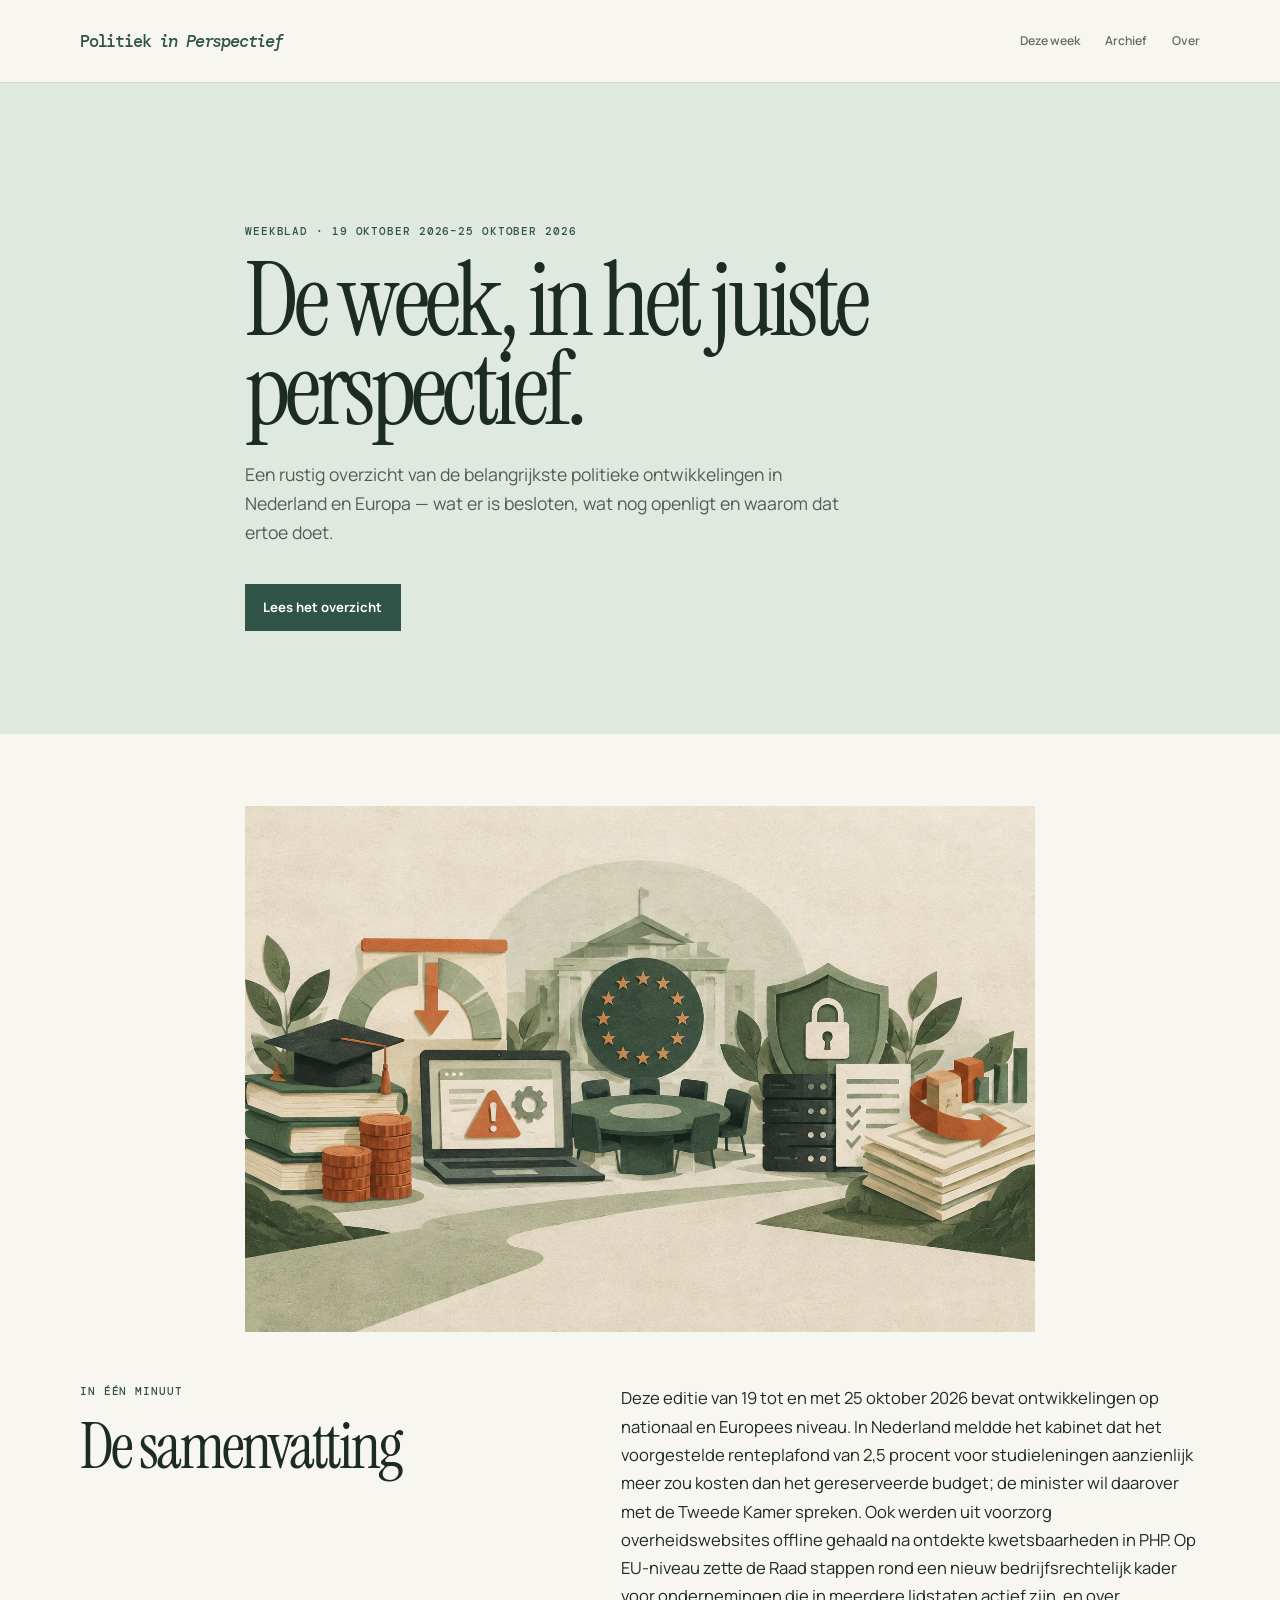
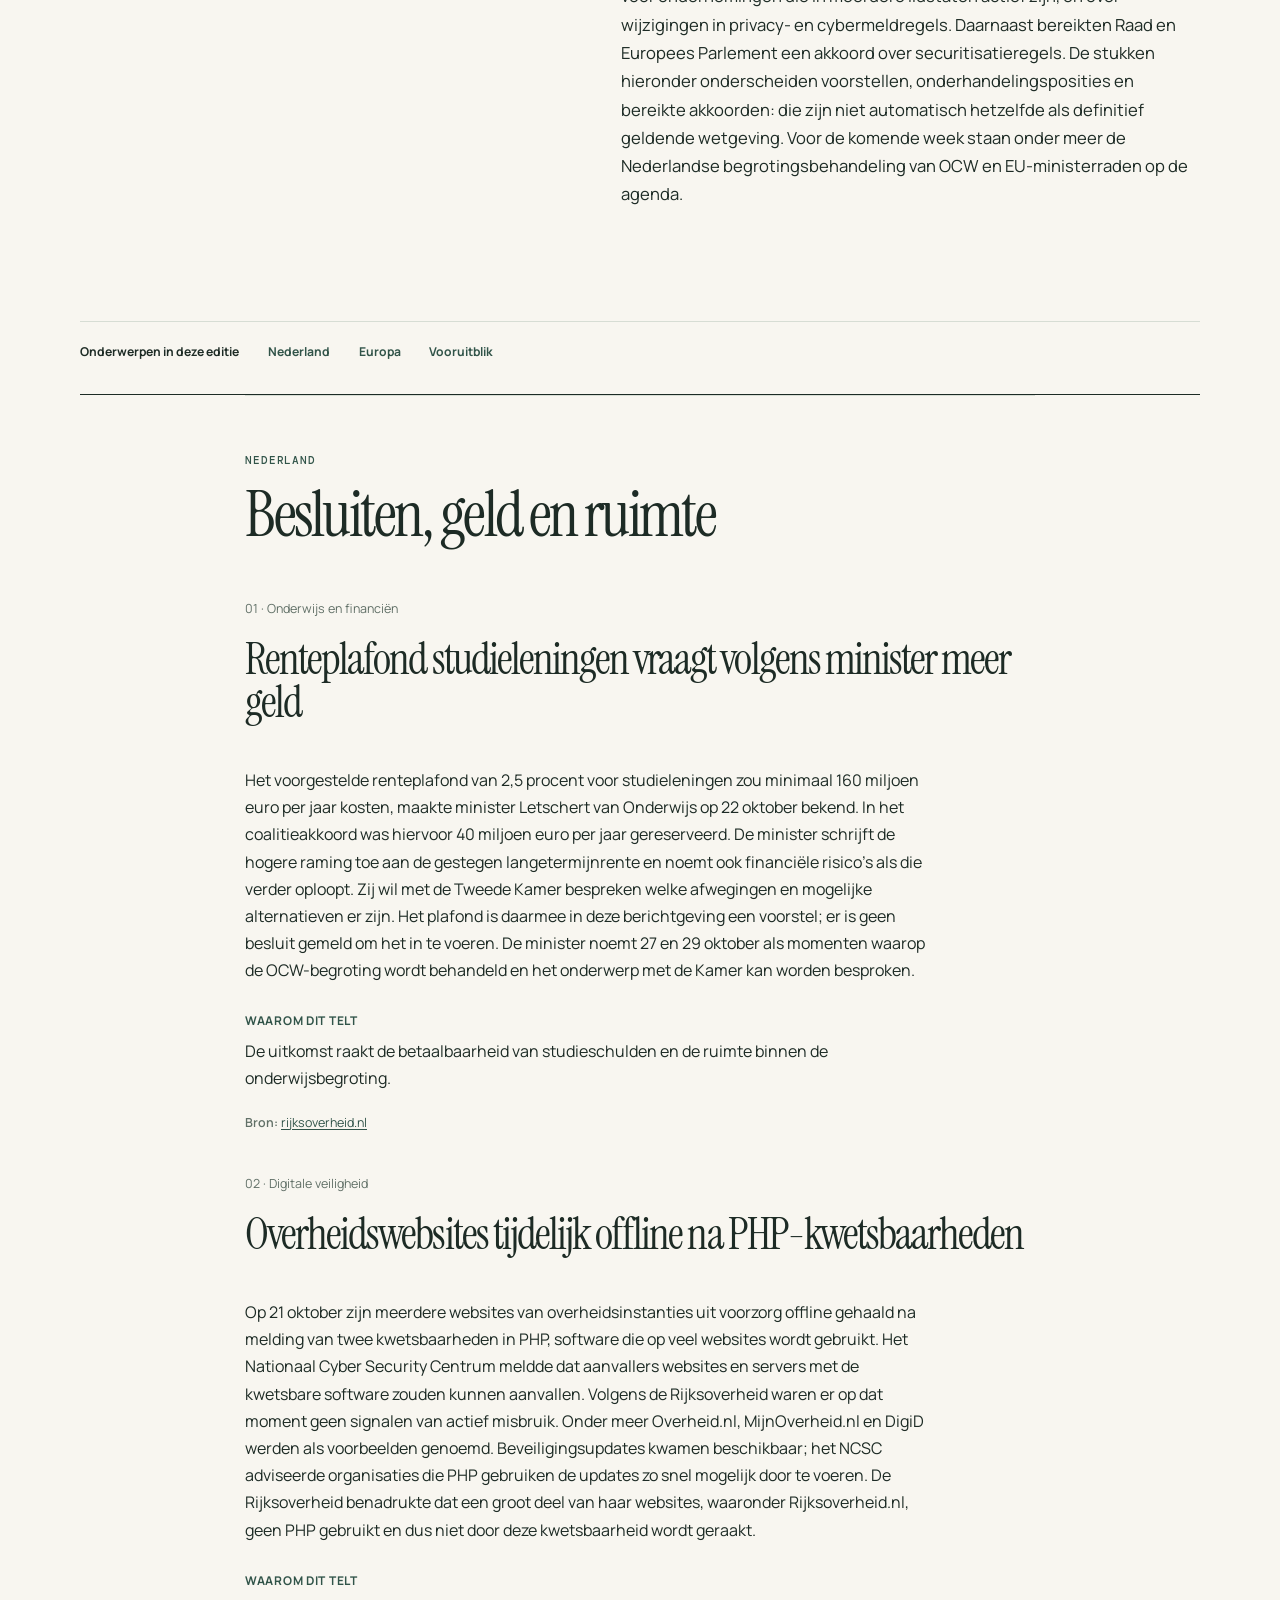
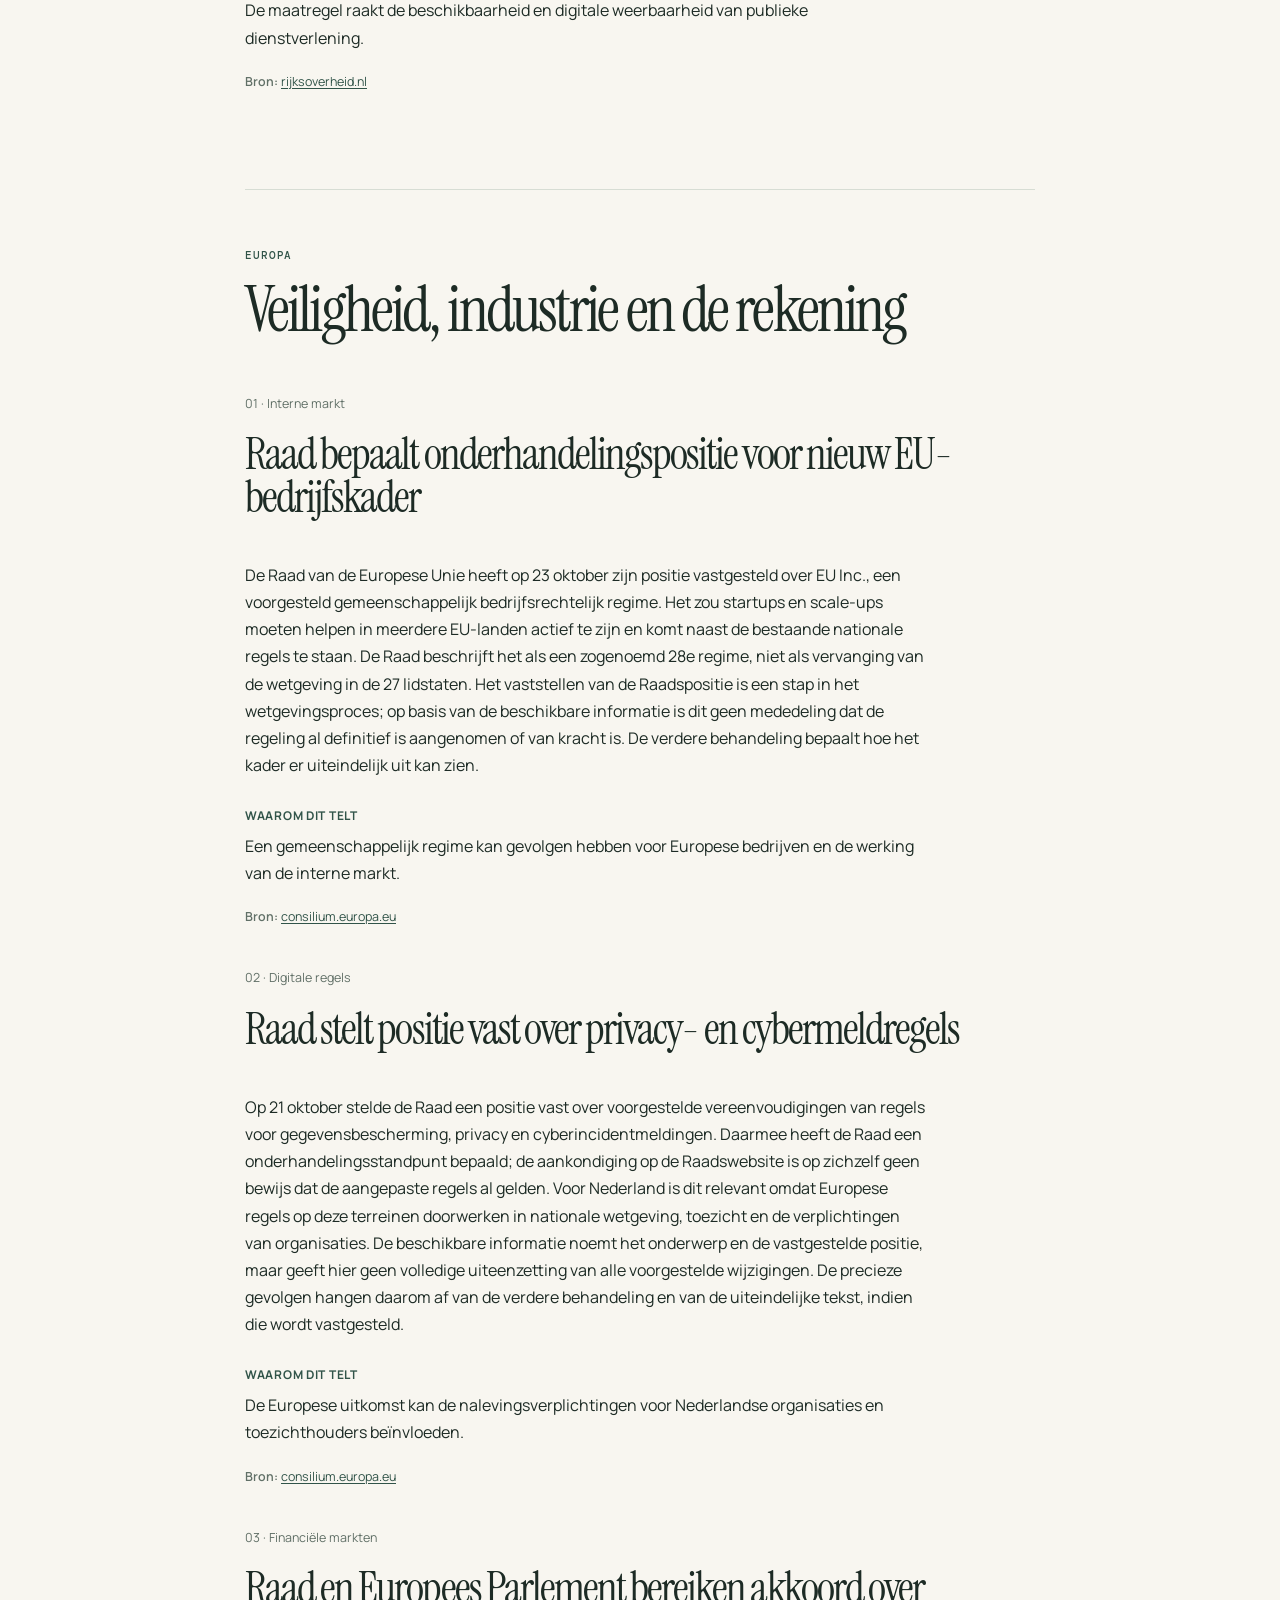
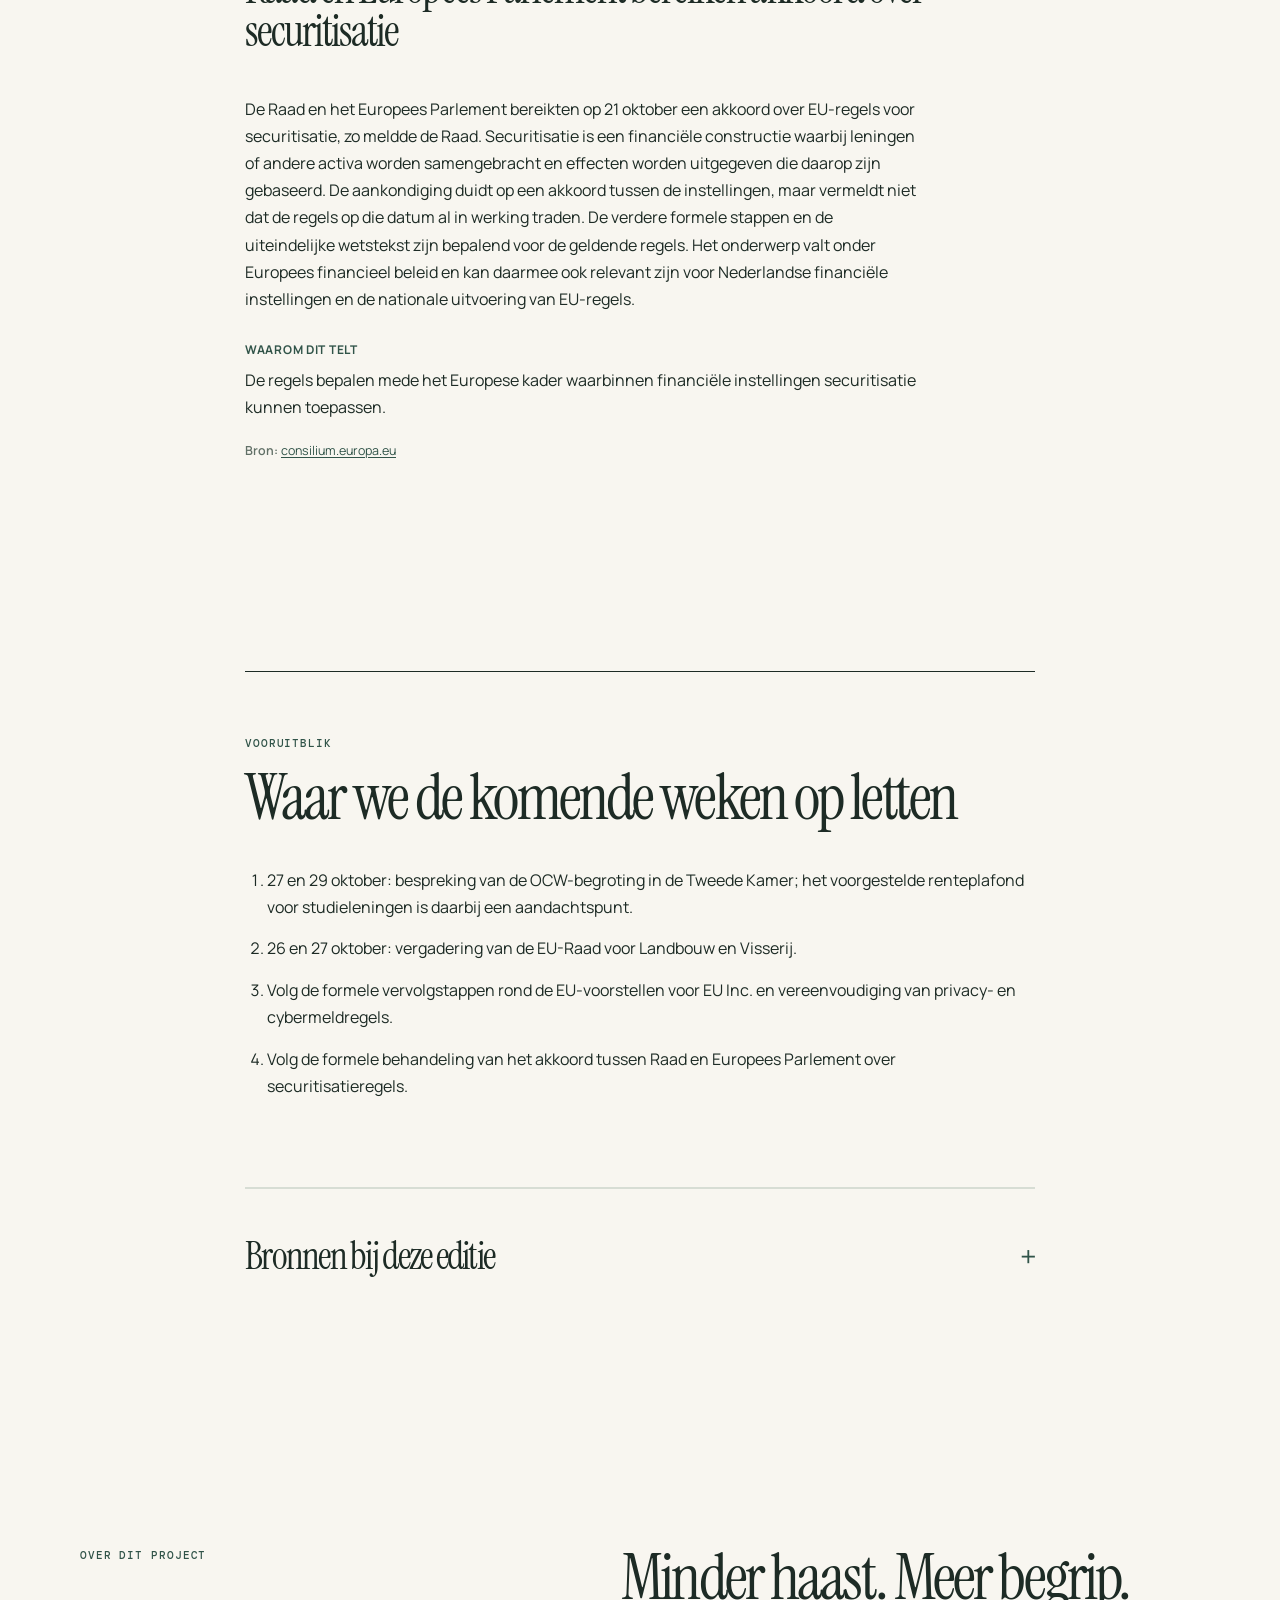
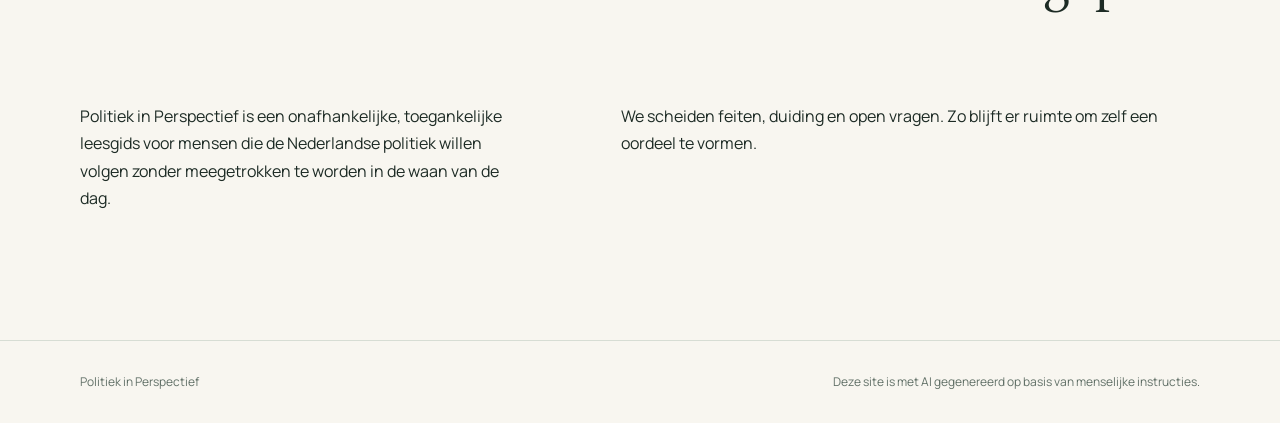
==== index.html @ 8503ed76 "Toon bronlinks apart en Waarom dit telt als klein kopje" ====
<!doctype html>
<html lang="nl"><head><meta charset="utf-8"><meta name="viewport" content="width=device-width, initial-scale=1"><meta name="description" content="Wekelijkse politieke context van 19 oktober 2026–25 oktober 2026."><title>Weekblad 19 oktober 2026–25 oktober 2026 — Politiek in Perspectief</title><link rel="stylesheet" href="assets/styles.css"></head>
<body><a class="skip-link" href="#inhoud">Direct naar de inhoud</a><header class="site-header"><div class="shell header-inner"><a class="wordmark" href="index.html">Politiek <span>in Perspectief</span></a><nav aria-label="Hoofdnavigatie"><a href="index.html">Deze week</a><a href="archief.html">Archief</a><a href="#over">Over</a></nav></div></header>
<main id="inhoud"><section class="hero"><div class="shell hero-inner"><p class="eyebrow">WEEKBLAD · 19 OKTOBER 2026–25 OKTOBER 2026</p><h1>De week, in het juiste perspectief.</h1><p class="intro">Een rustig overzicht van de belangrijkste politieke ontwikkelingen in Nederland en Europa — wat er is besloten, wat nog openligt en waarom dat ertoe doet.</p><a class="button" href="#samenvatting">Lees het overzicht</a></div></section>
<figure class="edition-illustration shell"><img src="assets/edities/2026-10-25.webp" alt="Abstracte redactionele illustratie bij de politieke week van 19 oktober 2026–25 oktober 2026." width="1536" height="1024"></figure>
<section class="brief shell" id="samenvatting"><div class="brief-label"><p class="eyebrow">IN ÉÉN MINUUT</p><h2>De samenvatting</h2></div><div class="brief-copy"><p>Deze editie van 19 tot en met 25 oktober 2026 bevat ontwikkelingen op nationaal en Europees niveau. In Nederland meldde het kabinet dat het voorgestelde renteplafond van 2,5 procent voor studieleningen aanzienlijk meer zou kosten dan het gereserveerde budget; de minister wil daarover met de Tweede Kamer spreken. Ook werden uit voorzorg overheidswebsites offline gehaald na ontdekte kwetsbaarheden in PHP. Op EU-niveau zette de Raad stappen rond een nieuw bedrijfsrechtelijk kader voor ondernemingen die in meerdere lidstaten actief zijn, en over wijzigingen in privacy- en cybermeldregels. Daarnaast bereikten Raad en Europees Parlement een akkoord over securitisatieregels. De stukken hieronder onderscheiden voorstellen, onderhandelingsposities en bereikte akkoorden: die zijn niet automatisch hetzelfde als definitief geldende wetgeving. Voor de komende week staan onder meer de Nederlandse begrotingsbehandeling van OCW en EU-ministerraden op de agenda.</p></div></section>
<nav class="edition-nav shell" aria-label="Onderwerpen in deze editie"><p>Onderwerpen in deze editie</p><a href="#nederland">Nederland</a><a href="#europa">Europa</a><a href="#vooruitblik">Vooruitblik</a></nav>

  <section class="news-section" id="nederland">
    <div class="section-inner">
      <p class="eyebrow">NEDERLAND</p>
      <h2>Besluiten, geld en ruimte</h2>
      <article class="news-item">
        <p class="news-meta">01 · Onderwijs en financiën</p>
        <h3>Renteplafond studieleningen vraagt volgens minister meer geld</h3>
        <p class="news-copy">Het voorgestelde renteplafond van 2,5 procent voor studieleningen zou minimaal 160 miljoen euro per jaar kosten, maakte minister Letschert van Onderwijs op 22 oktober bekend. In het coalitieakkoord was hiervoor 40 miljoen euro per jaar gereserveerd. De minister schrijft de hogere raming toe aan de gestegen langetermijnrente en noemt ook financiële risico’s als die verder oploopt. Zij wil met de Tweede Kamer bespreken welke afwegingen en mogelijke alternatieven er zijn. Het plafond is daarmee in deze berichtgeving een voorstel; er is geen besluit gemeld om het in te voeren. De minister noemt 27 en 29 oktober als momenten waarop de OCW-begroting wordt behandeld en het onderwerp met de Kamer kan worden besproken.</p>
        <div class="question"><h4>Waarom dit telt</h4><p>De uitkomst raakt de betaalbaarheid van studieschulden en de ruimte binnen de onderwijsbegroting.</p></div>
        <p class="article-sources"><span>Bron:</span> <a href="https://www.rijksoverheid.nl/actueel/nieuws/2026/10/22/renteplafond-studieleningen-duurder-en-risicovol-minister-in-gesprek-met-parlement" rel="noopener noreferrer">rijksoverheid.nl</a></p>
      </article>
<article class="news-item">
        <p class="news-meta">02 · Digitale veiligheid</p>
        <h3>Overheidswebsites tijdelijk offline na PHP-kwetsbaarheden</h3>
        <p class="news-copy">Op 21 oktober zijn meerdere websites van overheidsinstanties uit voorzorg offline gehaald na melding van twee kwetsbaarheden in PHP, software die op veel websites wordt gebruikt. Het Nationaal Cyber Security Centrum meldde dat aanvallers websites en servers met de kwetsbare software zouden kunnen aanvallen. Volgens de Rijksoverheid waren er op dat moment geen signalen van actief misbruik. Onder meer Overheid.nl, MijnOverheid.nl en DigiD werden als voorbeelden genoemd. Beveiligingsupdates kwamen beschikbaar; het NCSC adviseerde organisaties die PHP gebruiken de updates zo snel mogelijk door te voeren. De Rijksoverheid benadrukte dat een groot deel van haar websites, waaronder Rijksoverheid.nl, geen PHP gebruikt en dus niet door deze kwetsbaarheid wordt geraakt.</p>
        <div class="question"><h4>Waarom dit telt</h4><p>De maatregel raakt de beschikbaarheid en digitale weerbaarheid van publieke dienstverlening.</p></div>
        <p class="article-sources"><span>Bron:</span> <a href="https://www.rijksoverheid.nl/actueel/nieuws/2026/10/21/aantal-websites-rijksoverheid-preventief-offline-na-kwetsbaarheden-php" rel="noopener noreferrer">rijksoverheid.nl</a></p>
      </article>
    </div>
  </section>

  <section class="news-section" id="europa">
    <div class="section-inner">
      <p class="eyebrow">EUROPA</p>
      <h2>Veiligheid, industrie en de rekening</h2>
      <article class="news-item">
        <p class="news-meta">01 · Interne markt</p>
        <h3>Raad bepaalt onderhandelingspositie voor nieuw EU-bedrijfskader</h3>
        <p class="news-copy">De Raad van de Europese Unie heeft op 23 oktober zijn positie vastgesteld over EU Inc., een voorgesteld gemeenschappelijk bedrijfsrechtelijk regime. Het zou startups en scale-ups moeten helpen in meerdere EU-landen actief te zijn en komt naast de bestaande nationale regels te staan. De Raad beschrijft het als een zogenoemd 28e regime, niet als vervanging van de wetgeving in de 27 lidstaten. Het vaststellen van de Raadspositie is een stap in het wetgevingsproces; op basis van de beschikbare informatie is dit geen mededeling dat de regeling al definitief is aangenomen of van kracht is. De verdere behandeling bepaalt hoe het kader er uiteindelijk uit kan zien.</p>
        <div class="question"><h4>Waarom dit telt</h4><p>Een gemeenschappelijk regime kan gevolgen hebben voor Europese bedrijven en de werking van de interne markt.</p></div>
        <p class="article-sources"><span>Bron:</span> <a href="https://www.consilium.europa.eu/en/" rel="noopener noreferrer">consilium.europa.eu</a></p>
      </article>
<article class="news-item">
        <p class="news-meta">02 · Digitale regels</p>
        <h3>Raad stelt positie vast over privacy- en cybermeldregels</h3>
        <p class="news-copy">Op 21 oktober stelde de Raad een positie vast over voorgestelde vereenvoudigingen van regels voor gegevensbescherming, privacy en cyberincidentmeldingen. Daarmee heeft de Raad een onderhandelingsstandpunt bepaald; de aankondiging op de Raadswebsite is op zichzelf geen bewijs dat de aangepaste regels al gelden. Voor Nederland is dit relevant omdat Europese regels op deze terreinen doorwerken in nationale wetgeving, toezicht en de verplichtingen van organisaties. De beschikbare informatie noemt het onderwerp en de vastgestelde positie, maar geeft hier geen volledige uiteenzetting van alle voorgestelde wijzigingen. De precieze gevolgen hangen daarom af van de verdere behandeling en van de uiteindelijke tekst, indien die wordt vastgesteld.</p>
        <div class="question"><h4>Waarom dit telt</h4><p>De Europese uitkomst kan de nalevingsverplichtingen voor Nederlandse organisaties en toezichthouders beïnvloeden.</p></div>
        <p class="article-sources"><span>Bron:</span> <a href="https://www.consilium.europa.eu/en/" rel="noopener noreferrer">consilium.europa.eu</a></p>
      </article>
<article class="news-item">
        <p class="news-meta">03 · Financiële markten</p>
        <h3>Raad en Europees Parlement bereiken akkoord over securitisatie</h3>
        <p class="news-copy">De Raad en het Europees Parlement bereikten op 21 oktober een akkoord over EU-regels voor securitisatie, zo meldde de Raad. Securitisatie is een financiële constructie waarbij leningen of andere activa worden samengebracht en effecten worden uitgegeven die daarop zijn gebaseerd. De aankondiging duidt op een akkoord tussen de instellingen, maar vermeldt niet dat de regels op die datum al in werking traden. De verdere formele stappen en de uiteindelijke wetstekst zijn bepalend voor de geldende regels. Het onderwerp valt onder Europees financieel beleid en kan daarmee ook relevant zijn voor Nederlandse financiële instellingen en de nationale uitvoering van EU-regels.</p>
        <div class="question"><h4>Waarom dit telt</h4><p>De regels bepalen mede het Europese kader waarbinnen financiële instellingen securitisatie kunnen toepassen.</p></div>
        <p class="article-sources"><span>Bron:</span> <a href="https://www.consilium.europa.eu/en/" rel="noopener noreferrer">consilium.europa.eu</a></p>
      </article>
    </div>
  </section>
<section class="outlook shell" id="vooruitblik"><p class="eyebrow">VOORUITBLIK</p><h2>Waar we de komende weken op letten</h2><ol><li>27 en 29 oktober: bespreking van de OCW-begroting in de Tweede Kamer; het voorgestelde renteplafond voor studieleningen is daarbij een aandachtspunt.</li><li>26 en 27 oktober: vergadering van de EU-Raad voor Landbouw en Visserij.</li><li>Volg de formele vervolgstappen rond de EU-voorstellen voor EU Inc. en vereenvoudiging van privacy- en cybermeldregels.</li><li>Volg de formele behandeling van het akkoord tussen Raad en Europees Parlement over securitisatieregels.</li></ol></section><details class="sources shell"><summary>Bronnen bij deze editie</summary><ul><li><a href="https://www.rijksoverheid.nl/actueel" rel="noopener noreferrer">https://www.rijksoverheid.nl/actueel</a></li><li><a href="https://www.rijksoverheid.nl/actueel/nieuws/2026/10/21/aantal-websites-rijksoverheid-preventief-offline-na-kwetsbaarheden-php" rel="noopener noreferrer">Aantal websites Rijksoverheid preventief offline na kwetsbaarheden PHP | Rijksoverheid.nl</a></li><li><a href="https://www.consilium.europa.eu/en/" rel="noopener noreferrer">Council, European Union - Consilium</a></li><li><a href="https://www.tweedekamer.nl/kamerstukken" rel="noopener noreferrer">https://www.tweedekamer.nl/kamerstukken</a></li><li><a href="https://www.rijksoverheid.nl/actueel/nieuws?pagina=8&amp;sorteren-op=datum" rel="noopener noreferrer">https://www.rijksoverheid.nl/actueel/nieuws?pagina=8&amp;sorteren-op=datum</a></li><li><a href="https://audiovisual.ec.europa.eu/en/media/video/I-296056" rel="noopener noreferrer">https://audiovisual.ec.europa.eu/en/media/video/I-296056</a></li><li><a href="https://www.rijksoverheid.nl/themas/onderwijs/schoolvakanties/herfstvakantie/herfstvakantie-2026" rel="noopener noreferrer">https://www.rijksoverheid.nl/themas/onderwijs/schoolvakanties/herfstvakantie/herfstvakantie-2026</a></li><li><a href="https://www.rijksoverheid.nl/actueel/nieuws/2026/10/05/kabinet-presenteert-strategie-om-kinderen-online-te-beschermen" rel="noopener noreferrer">https://www.rijksoverheid.nl/actueel/nieuws/2026/10/05/kabinet-presenteert-strategie-om-kinderen-online-te-beschermen</a></li><li><a href="https://www.consilium.europa.eu/en/press/press-releases/?DateFrom=&amp;DateTo=&amp;keyword=security+and+defence&amp;page=1" rel="noopener noreferrer">https://www.consilium.europa.eu/en/press/press-releases/?DateFrom=&amp;DateTo=&amp;keyword=security+and+defence&amp;page=1</a></li><li><a href="https://www.rijksoverheid.nl/actueel/nieuws/2026/10/14/koning-en-minister-van-lvvn-brengen-werkbezoek-in-het-kader-van-natuurherstel-en-toekomstbestendige-landbouw" rel="noopener noreferrer">https://www.rijksoverheid.nl/actueel/nieuws/2026/10/14/koning-en-minister-van-lvvn-brengen-werkbezoek-in-het-kader-van-natuurherstel-en-toekomstbestendige-landbouw</a></li><li><a href="https://audiovisual.ec.europa.eu/en/media/video/I-296526" rel="noopener noreferrer">https://audiovisual.ec.europa.eu/en/media/video/I-296526</a></li><li><a href="https://enlargement.ec.europa.eu/about-us/press-releases_en" rel="noopener noreferrer">https://enlargement.ec.europa.eu/about-us/press-releases_en</a></li><li><a href="https://ec.europa.eu/commission/presscorner/api/files/document/print/en/ip_26_1187/IP_26_1187_EN.pdf" rel="noopener noreferrer">https://ec.europa.eu/commission/presscorner/api/files/document/print/en/ip_26_1187/IP_26_1187_EN.pdf</a></li><li><a href="https://www.consilium.europa.eu/en/press/press-releases/2026/02/20/forward-look-2026/pdf/" rel="noopener noreferrer">https://www.consilium.europa.eu/en/press/press-releases/2026/02/20/forward-look-2026/pdf/</a></li><li><a href="https://ec.europa.eu/info/funding-tenders/opportunities/portal/screen/opportunities/tender-details/docs/58fa7bec-4c7f-4067-97be-640d7585979f-CN/Annex%20I%20to%20ITT%20-%20Tender%20specifications%20-Technical%20specifications_V3.pdf" rel="noopener noreferrer">https://ec.europa.eu/info/funding-tenders/opportunities/portal/screen/opportunities/tender-details/docs/58fa7bec-4c7f-4067-97be-640d7585979f-CN/Annex%20I%20to%20ITT%20-%20Tender%20specifications%20-Technical%20specifications_V3.pdf</a></li><li><a href="https://www.consilium.europa.eu/en/press/press-releases/2025/10/23/european-council-conclusions-on-european-defence-and-security/pdf/" rel="noopener noreferrer">https://www.consilium.europa.eu/en/press/press-releases/2025/10/23/european-council-conclusions-on-european-defence-and-security/pdf/</a></li><li><a href="https://www.rijksoverheid.nl/binaries/rijksoverheid/documenten/vergaderstukken/2024/10/25/besluitenlijst-ministerraad-25-oktober-2024/besluitenlijst-ministerraad-20241025.pdf" rel="noopener noreferrer">https://www.rijksoverheid.nl/binaries/rijksoverheid/documenten/vergaderstukken/2024/10/25/besluitenlijst-ministerraad-25-oktober-2024/besluitenlijst-ministerraad-20241025.pdf</a></li><li><a href="https://www.tweedekamer.nl/downloads/document?id=2025D46107" rel="noopener noreferrer">https://www.tweedekamer.nl/downloads/document?id=2025D46107</a></li><li><a href="https://www.rijksoverheid.nl/actueel/nieuws/2026/10/22/renteplafond-studieleningen-duurder-en-risicovol-minister-in-gesprek-met-parlement" rel="noopener noreferrer">Renteplafond studieleningen duurder en risicovol, minister in gesprek met parlement | Rijksoverheid.nl</a></li></ul></details>
<section class="about shell" id="over"><p class="eyebrow">OVER DIT PROJECT</p><h2>Minder haast. Meer begrip.</h2><p>Politiek in Perspectief is een onafhankelijke, toegankelijke leesgids voor mensen die de Nederlandse politiek willen volgen zonder meegetrokken te worden in de waan van de dag.</p><p>We scheiden feiten, duiding en open vragen. Zo blijft er ruimte om zelf een oordeel te vormen.</p></section></main><footer class="site-footer"><div class="shell footer-inner"><p>Politiek in Perspectief</p><p>Deze site is met AI gegenereerd op basis van menselijke instructies.</p></div></footer></body></html>
---- assets/styles.css ----
@import url('https://fonts.googleapis.com/css2?family=DM+Mono:wght@400;500&family=Instrument+Serif:ital@0;1&family=Manrope:wght@400;500;600;700&display=swap');
:root{--paper:#f8f6f0;--ink:#1d2b25;--muted:#617067;--line:#d7ddd4;--moss:#315449;--wash:#e0e9e0;--accent:#c56041}*{box-sizing:border-box}html{scroll-behavior:smooth}body{margin:0;color:var(--ink);background:var(--paper);font:400 16px/1.7 Manrope,Arial,sans-serif}a{color:inherit}.shell{width:min(1120px,calc(100% - 48px));margin:auto}.skip-link{position:absolute;left:-9999px}.skip-link:focus{left:16px;top:16px;z-index:10;padding:.6rem 1rem;background:var(--ink);color:#fff}.site-header{border-bottom:1px solid var(--line)}.header-inner,.footer-inner{min-height:82px;display:flex;align-items:center;justify-content:space-between;gap:2rem}.wordmark{text-decoration:none;color:var(--moss);font:500 1.05rem/1 "DM Mono",monospace;letter-spacing:-.07em}.wordmark span{font-style:italic}nav{display:flex;gap:1.55rem;font-size:.76rem;font-weight:600}nav a{text-decoration:none;color:var(--muted)}nav a:hover,nav a[aria-current=page]{color:var(--ink)}.hero{max-width:none;padding:clamp(5.5rem,11vw,9rem) max(24px,calc((100vw - 1120px)/2)) clamp(4.5rem,8vw,7rem);background:var(--wash)}.hero>*{width:min(790px,100%);margin-left:auto;margin-right:auto}.eyebrow{margin:0 0 1.1rem;color:var(--moss);font:500 .7rem/1.3 "DM Mono",monospace;letter-spacing:.08em;text-transform:uppercase}h1,h2,h3,p{margin-top:0}h1,h2,h3{font-weight:400;letter-spacing:-.045em}h1{margin-bottom:1.6rem;font:clamp(3.8rem,8vw,7rem)/.87 "Instrument Serif",Georgia,serif}h2{font:clamp(2.7rem,5vw,4.5rem)/.93 "Instrument Serif",Georgia,serif}h3{font:clamp(2.1rem,3.4vw,3.2rem)/.98 "Instrument Serif",Georgia,serif}.intro{max-width:620px;color:#4f5e55;font-size:1.1rem;line-height:1.65}.button{display:inline-flex;align-items:center;gap:.75rem;width:auto;margin-top:1.2rem;padding:.8rem 1.15rem;background:var(--moss);color:#fff;font-size:.82rem;font-weight:700;text-decoration:none}.button:hover{background:#213f35}.brief{display:grid;grid-template-columns:1fr 1.3fr;gap:6rem;padding:6rem 0;border-bottom:1px solid var(--line)}.brief h2{margin:0}.brief-copy{max-width:650px;font-size:1.04rem}.brief-copy ul{margin:1.75rem 0 0;padding:0;list-style:none;border-top:1px solid var(--line)}.brief-copy li{padding:1rem 0;border-bottom:1px solid var(--line)}.edition-nav{display:flex;gap:1.8rem;padding:1.2rem 0;border-bottom:1px solid var(--ink);font-size:.76rem;font-weight:700}.edition-nav a{color:var(--moss);text-decoration:none}.edition-nav a:hover{text-decoration:underline}.longform{padding:6.5rem 0 0}.chapter-heading{width:min(790px,100%);margin:0 auto;padding-bottom:3rem}.chapter-heading h2{margin:0}.news-section{width:min(790px,100%);margin:0 auto;padding:3.6rem 0;border-top:1px solid var(--line)}.news-meta{margin-bottom:1.2rem;color:var(--muted);font-size:.78rem}.news-meta .eyebrow{margin-bottom:.45rem}.news-meta p:last-child{margin:0}.news-copy{max-width:680px}.news-copy h3{margin-bottom:1.3rem}.news-copy p{color:#435149;font-size:1.02rem;line-height:1.8}.news-copy p:first-of-type{font-size:1.16rem;line-height:1.7}.news-copy .question{margin:2.3rem 0 .2rem;padding:1.35rem 1.45rem;border-left:2px solid var(--accent);background:#f2f0e9}.question .eyebrow{margin-bottom:.55rem}.question p:last-child{margin:0;color:var(--ink);font:1.42rem/1.25 "Instrument Serif",Georgia,serif;letter-spacing:-.025em}.outlook{max-width:790px;margin:7rem auto 0;padding:4rem 0;border-top:1px solid var(--ink);border-bottom:1px solid var(--line)}.outlook h2{margin-bottom:2rem}.outlook ol{padding-left:1.4rem}.outlook li{padding:.45rem 0}.outlook-note{margin:2.4rem 0 0;color:var(--muted);font-size:.83rem;line-height:1.6}.about{padding:7rem 0;display:grid;grid-template-columns:1fr 1.3fr;gap:6rem}.about h2{margin:0}.about-copy{max-width:630px;color:#4e5c53}.site-footer{border-top:1px solid var(--line);color:var(--muted);font-size:.75rem}.footer-inner p{margin:0}.archive{padding:clamp(5rem,10vw,8rem) 0 7rem}.archive-intro{max-width:700px;margin-bottom:4.5rem}.archive-intro h1{margin-bottom:1rem}.archive-list{border-top:1px solid var(--ink)}.archive-item{display:grid;grid-template-columns:1fr auto;gap:2rem;align-items:end;padding:2.1rem 0;border-bottom:1px solid var(--line)}.archive-item h2{margin-bottom:.8rem;font-size:2.35rem}.archive-item p:not(.eyebrow){max-width:700px;margin-bottom:0;color:#526057}.archive-note{margin-top:2rem;color:var(--muted);font-size:.88rem}@media(max-width:720px){.shell{width:min(100% - 32px,1120px)}.header-inner{min-height:70px}nav{gap:.9rem;font-size:.72rem}.hero{padding:5rem 16px 4.5rem}.brief,.about{grid-template-columns:1fr;gap:2rem}.brief{padding:4.5rem 0}.longform{padding-top:4.5rem}.news-section{padding:2.7rem 0}.outlook{margin-top:4.5rem;padding:3rem 0}.about{padding:5rem 0}.archive-item{grid-template-columns:1fr;align-items:start}.archive-item .text-link{margin:0}.footer-inner{min-height:68px}.footer-inner p:last-child{display:none}}
.edition-illustration{width:min(790px,calc(100% - 48px));margin:4.5rem auto 0}.edition-illustration img{display:block;width:100%;height:auto;aspect-ratio:3/2;object-fit:cover}.edition-illustration figcaption{margin-top:.8rem;color:var(--muted);font-size:.76rem}.sources{max-width:790px;margin:0 auto 7rem;padding:3rem 0;border-top:1px solid var(--line)}.sources h2{margin-bottom:1.5rem;font-size:2.4rem}.sources ul{margin:0;padding-left:1.25rem}.sources li{margin:.5rem 0}.sources a{color:var(--moss)}
.edition-illustration+.brief{padding-top:3.25rem}
.news-item>.question{max-width:680px;margin:1.8rem 0 0}
.news-item>.question h4{margin:0 0 .5rem;color:var(--moss);font:700 .75rem/1.4 Manrope,Arial,sans-serif;letter-spacing:.06em;text-transform:uppercase}
.news-item>.question p{margin:0;font:inherit;line-height:1.7;letter-spacing:normal}
.article-sources{max-width:680px;margin:1.25rem 0 2.5rem;color:var(--muted);font-size:.78rem;line-height:1.6;overflow-wrap:anywhere}
.article-sources>span:first-child{font-weight:600}
.article-sources a{color:var(--moss);text-decoration-thickness:1px;text-underline-offset:.18em}
.article-sources a:hover{color:var(--ink)}
.sources a{overflow-wrap:anywhere;word-break:break-word}.sources li{overflow-wrap:anywhere}@media(max-width:720px){.footer-inner{align-items:flex-start;flex-direction:column;justify-content:center;gap:.35rem;padding:1rem 0}.footer-inner p:last-child{display:block}}
.sources summary{display:flex;align-items:center;justify-content:space-between;gap:1rem;cursor:pointer;color:var(--ink);font:clamp(2rem,4vw,2.4rem)/1 "Instrument Serif",Georgia,serif;letter-spacing:-.045em}.sources summary::-webkit-details-marker{display:none}.sources summary::after{content:"+";flex:none;color:var(--moss);font:1.8rem/1 Manrope,Arial,sans-serif}.sources[open] summary::after{content:"−"}.sources ul{margin-top:1.5rem}@media(max-width:720px){.news-section,.chapter-heading{width:calc(100% - 32px)}}
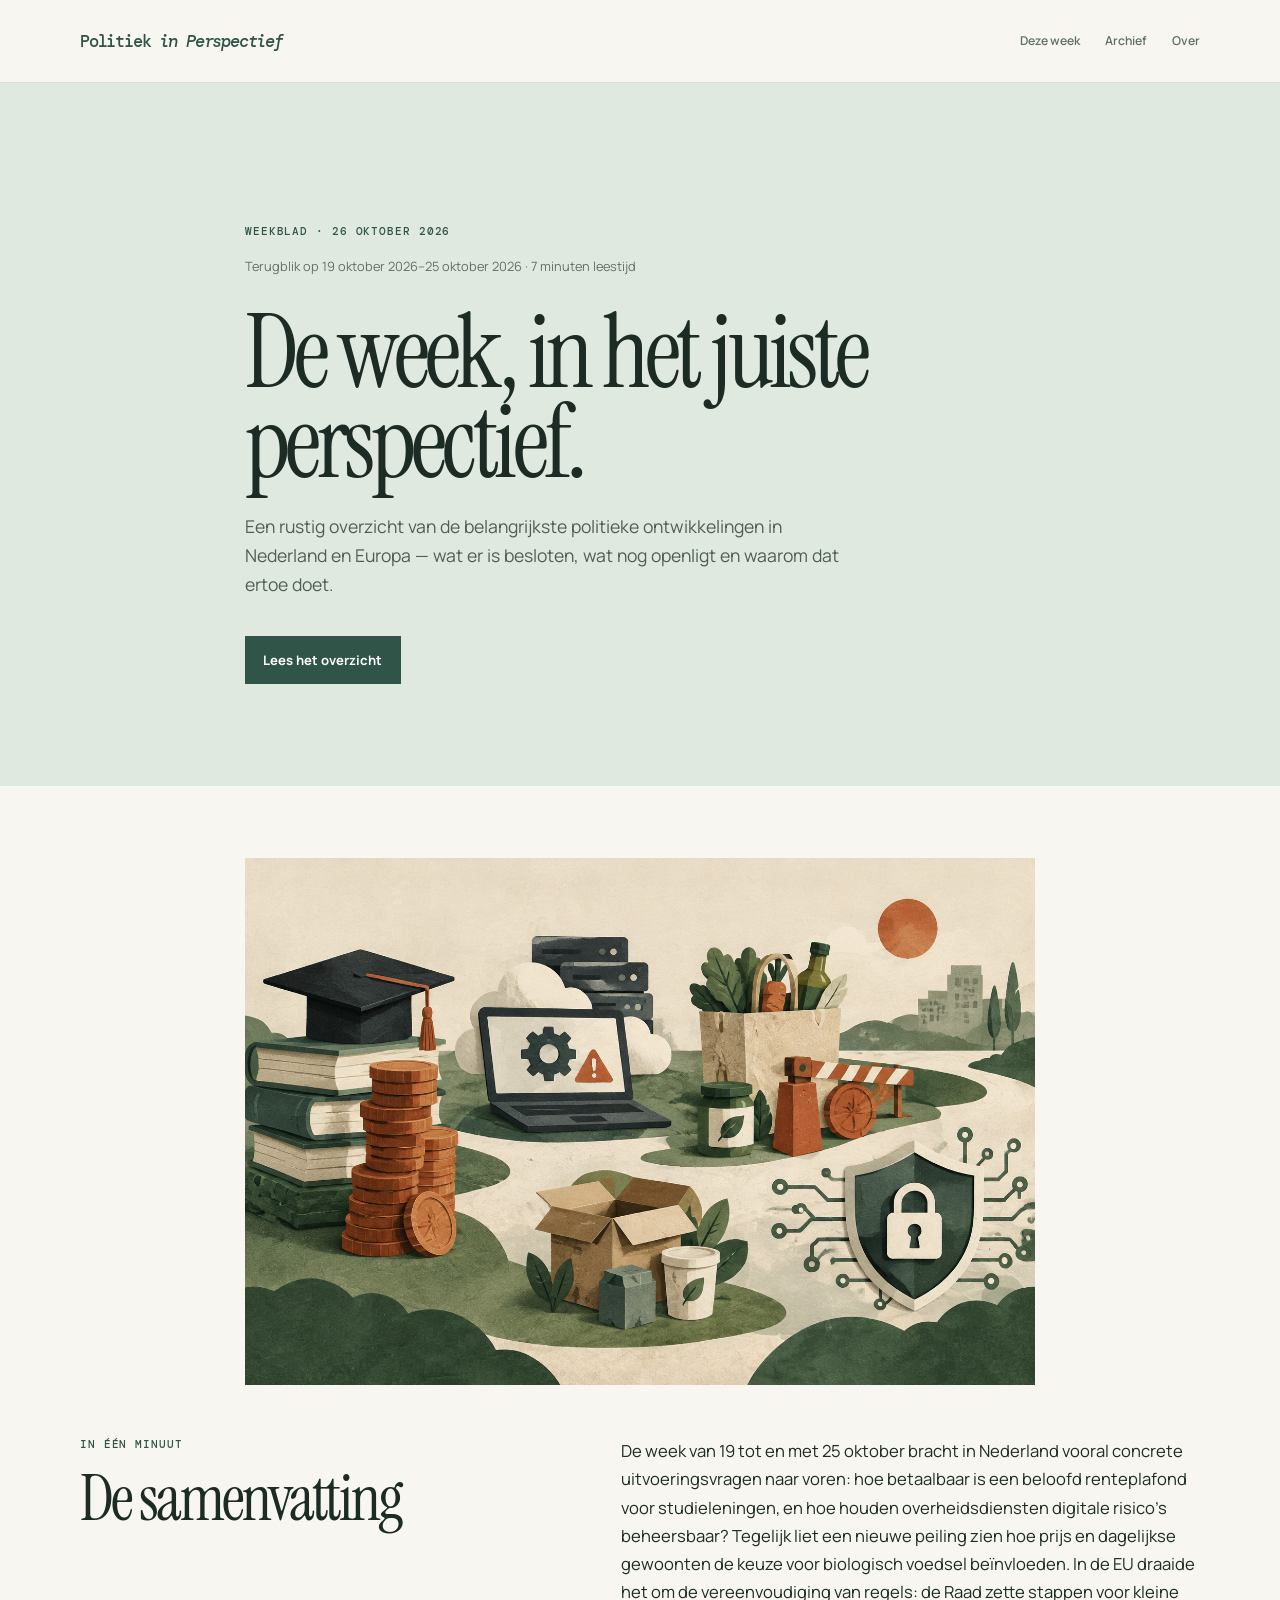
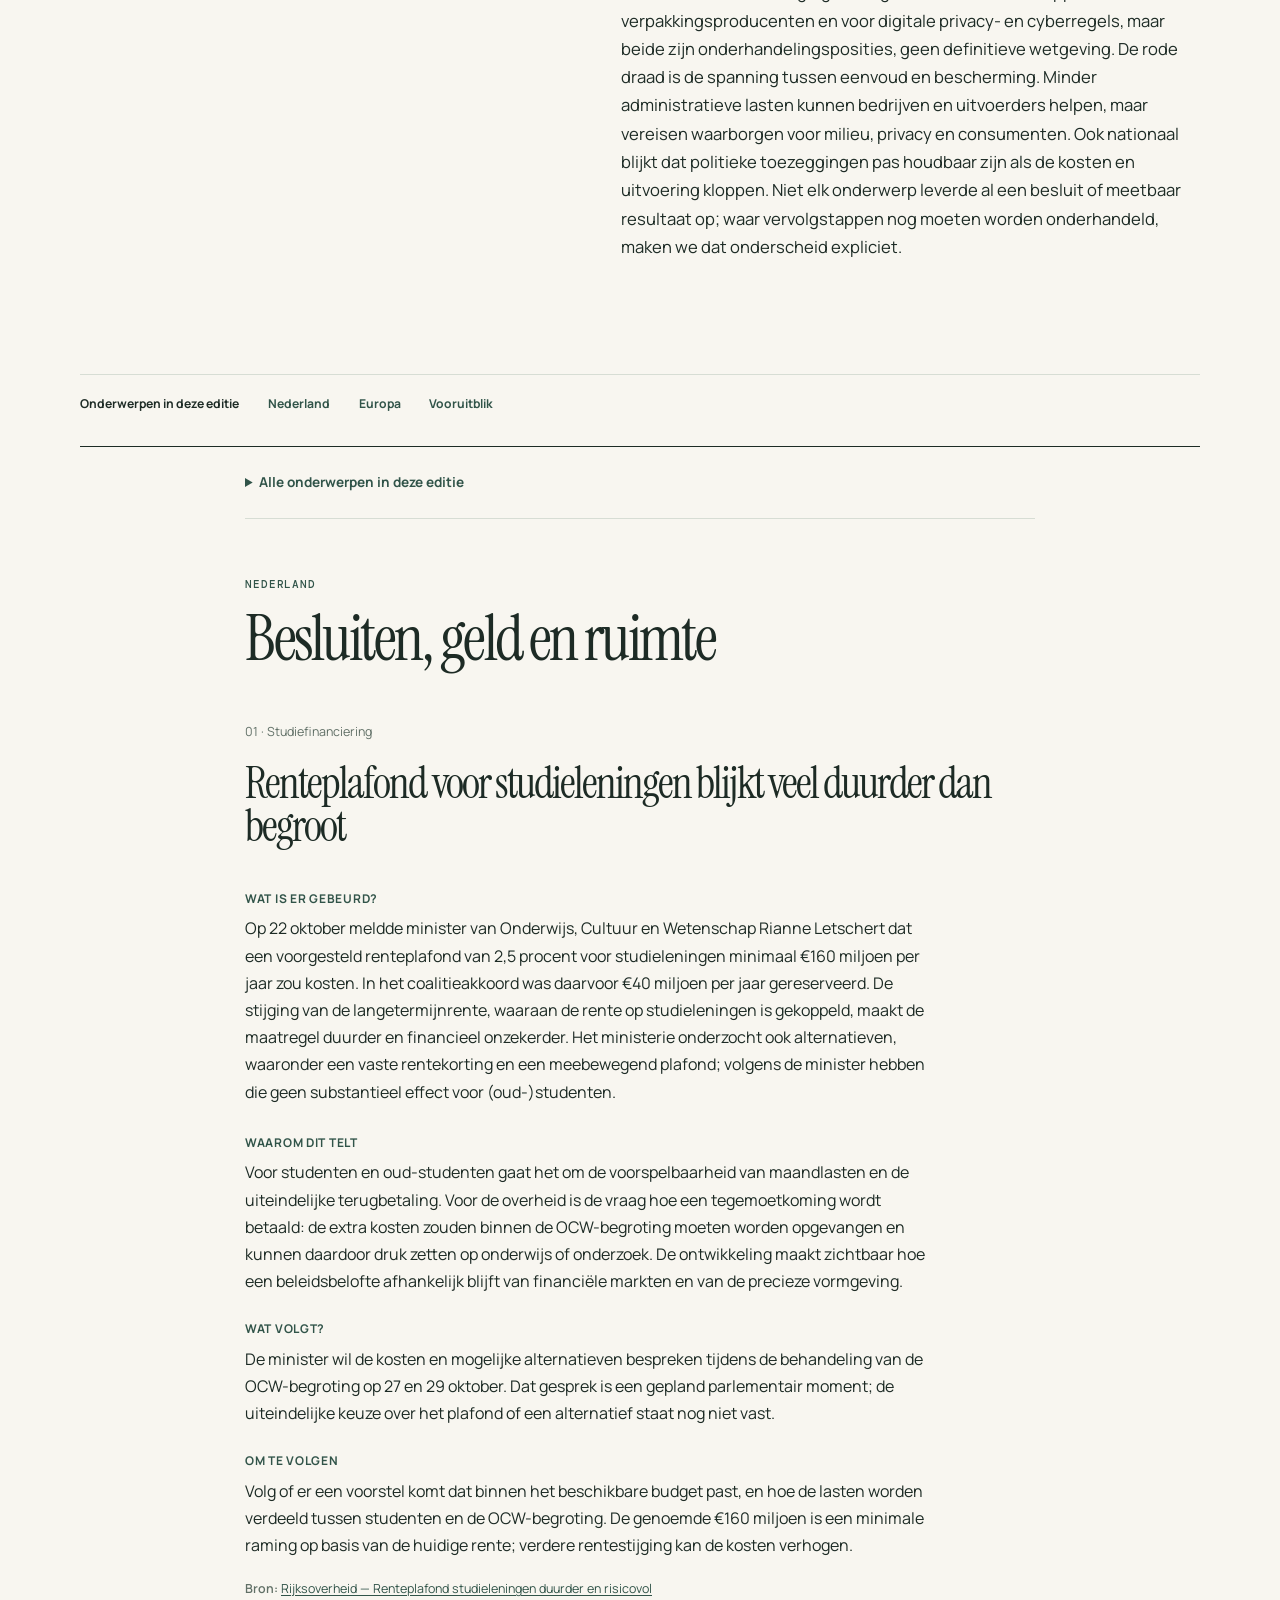
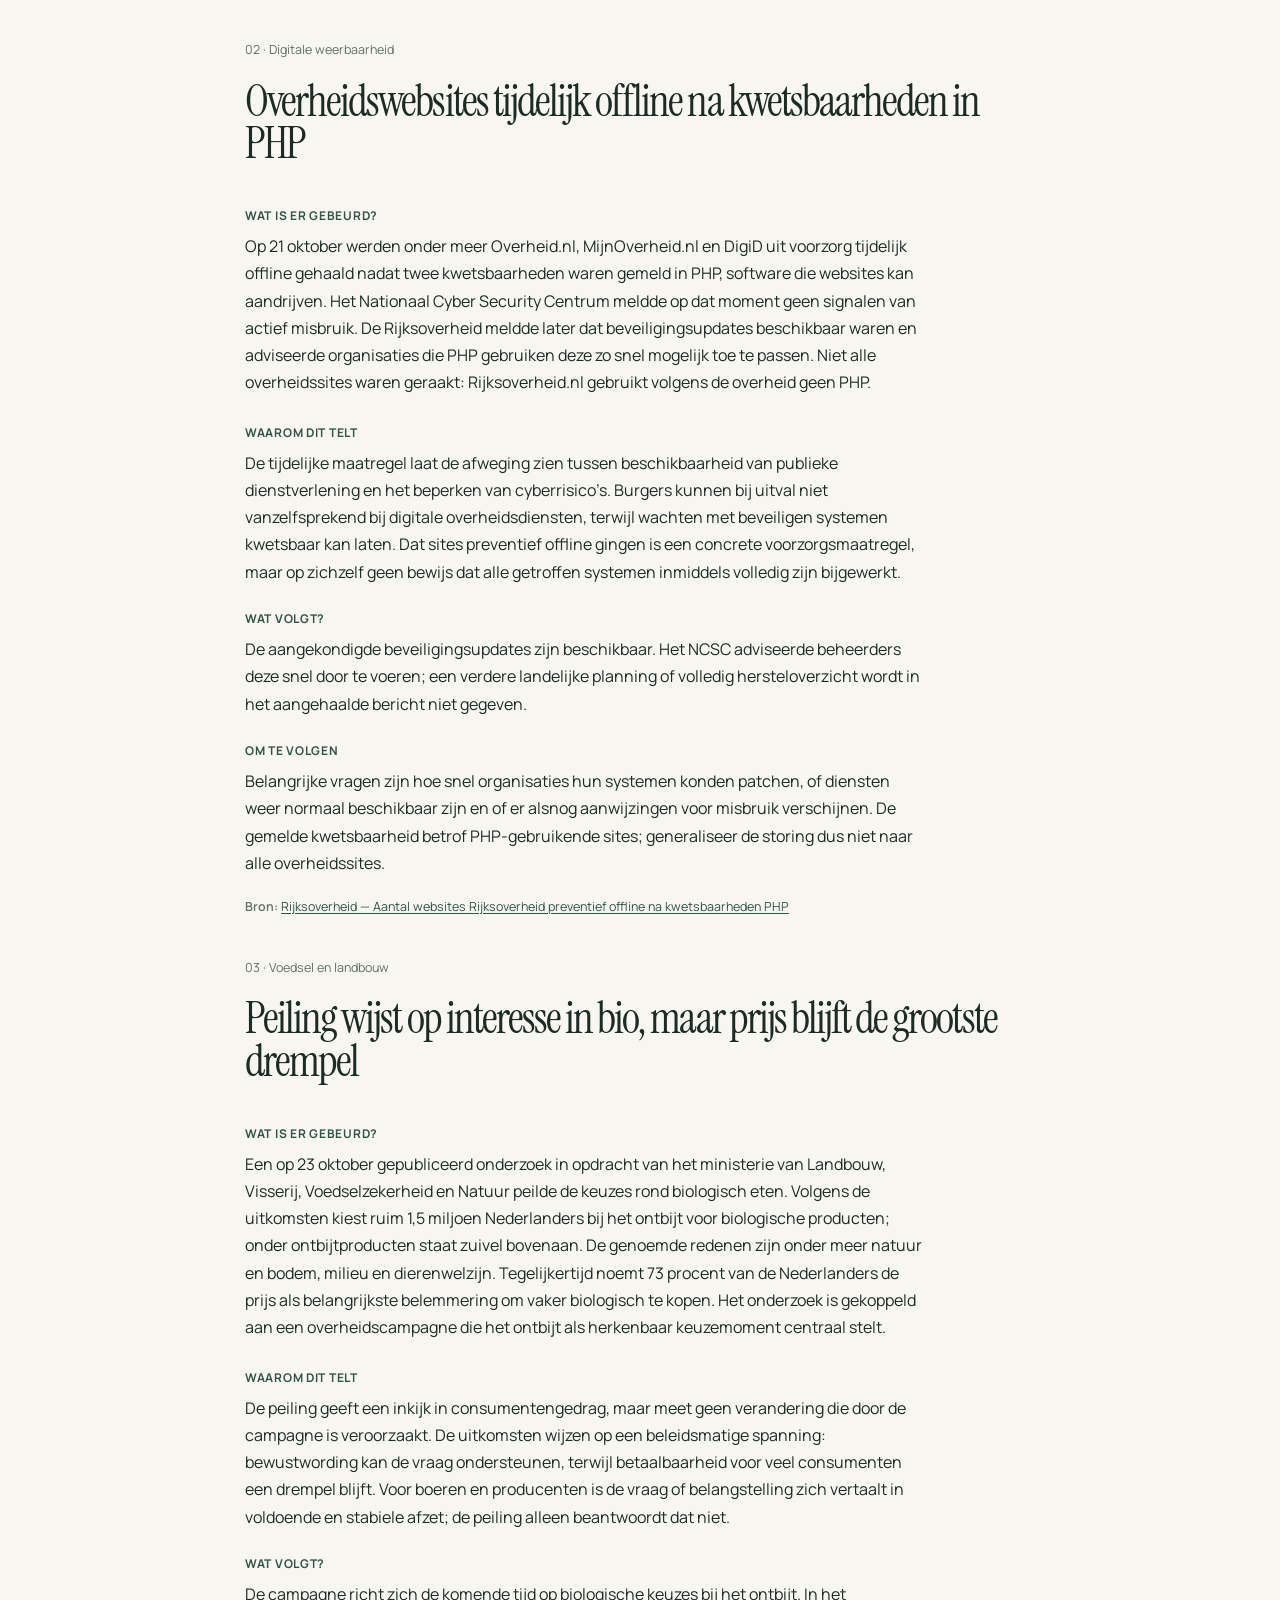
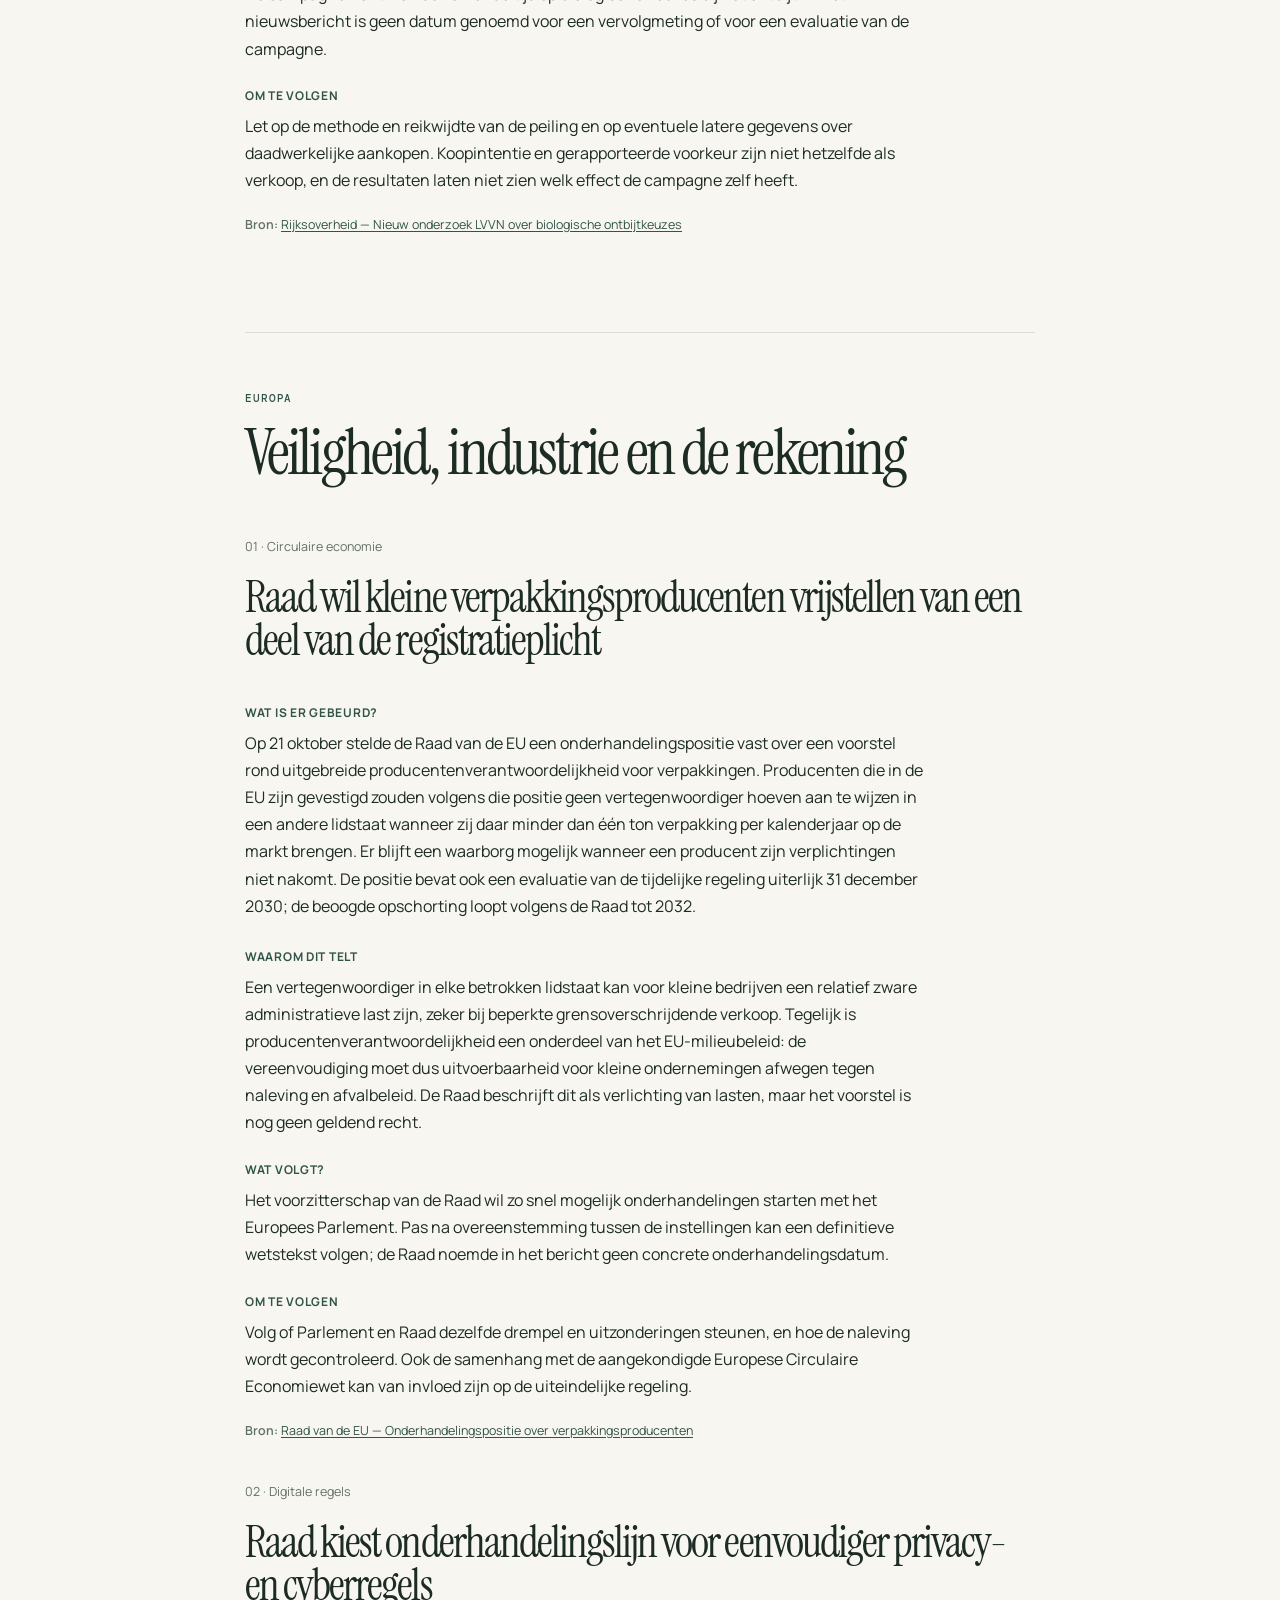
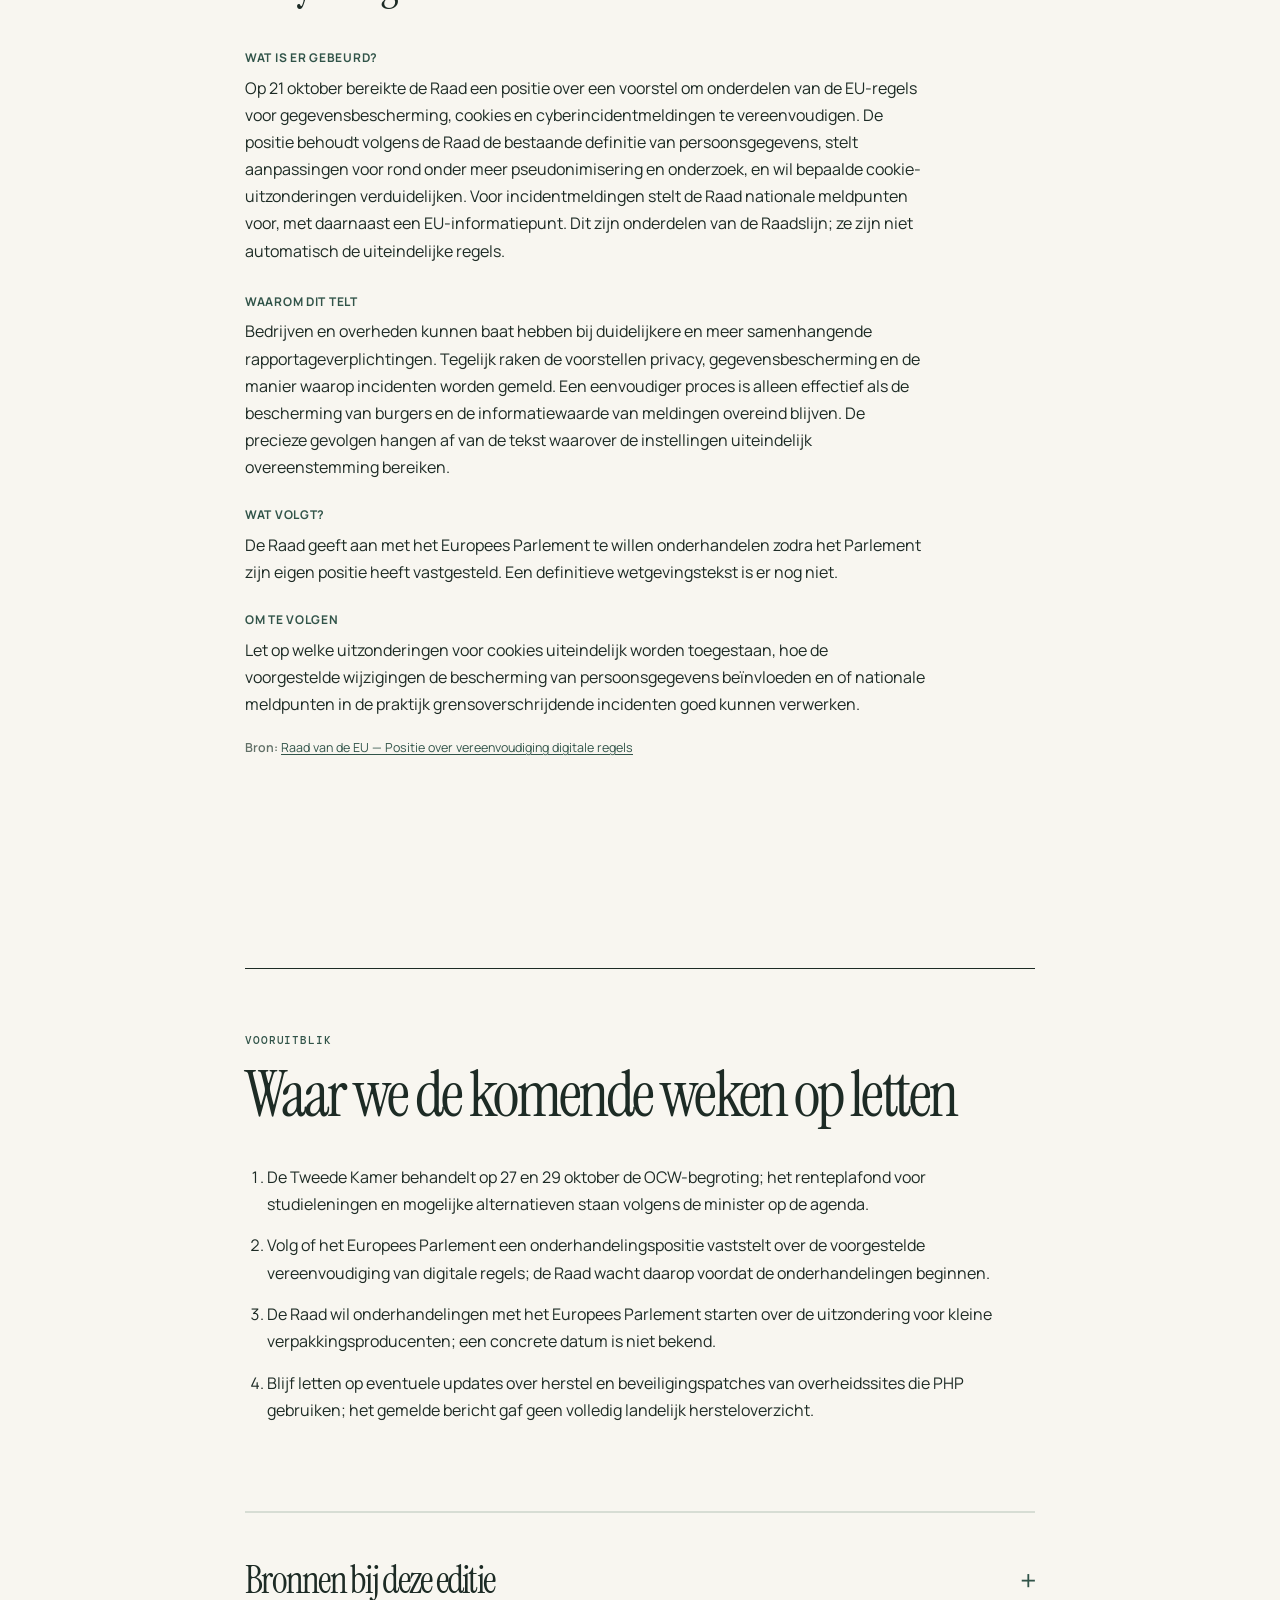
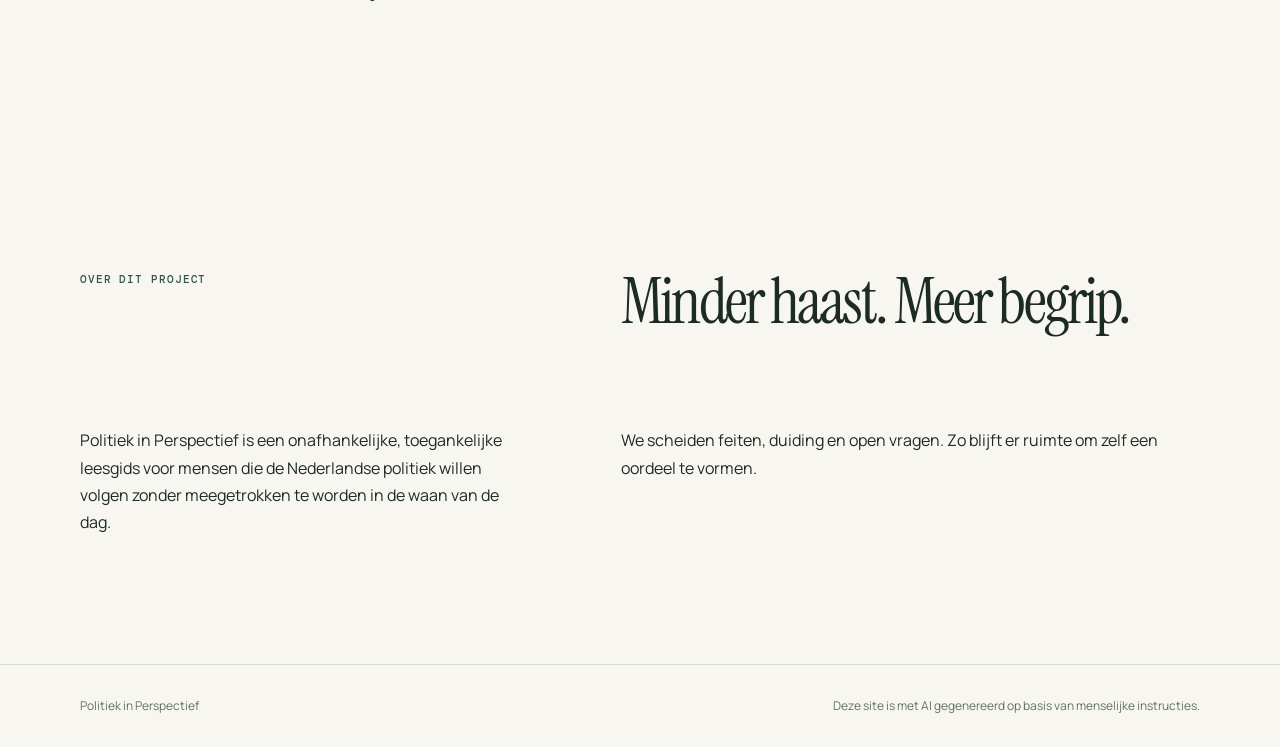
==== commit 633496f0: "Maak concepteditie 2026-10-26" ====
--- a/index.html
+++ b/index.html
@@ -1,28 +1,42 @@
 <!doctype html>
 <html lang="nl"><head><meta charset="utf-8"><meta name="viewport" content="width=device-width, initial-scale=1"><meta name="description" content="Wekelijkse politieke context van 19 oktober 2026–25 oktober 2026."><title>Weekblad 19 oktober 2026–25 oktober 2026 — Politiek in Perspectief</title><link rel="stylesheet" href="assets/styles.css"></head>
 <body><a class="skip-link" href="#inhoud">Direct naar de inhoud</a><header class="site-header"><div class="shell header-inner"><a class="wordmark" href="index.html">Politiek <span>in Perspectief</span></a><nav aria-label="Hoofdnavigatie"><a href="index.html">Deze week</a><a href="archief.html">Archief</a><a href="#over">Over</a></nav></div></header>
-<main id="inhoud"><section class="hero"><div class="shell hero-inner"><p class="eyebrow">WEEKBLAD · 19 OKTOBER 2026–25 OKTOBER 2026</p><h1>De week, in het juiste perspectief.</h1><p class="intro">Een rustig overzicht van de belangrijkste politieke ontwikkelingen in Nederland en Europa — wat er is besloten, wat nog openligt en waarom dat ertoe doet.</p><a class="button" href="#samenvatting">Lees het overzicht</a></div></section>
+<main id="inhoud"><section class="hero"><div class="shell hero-inner"><p class="eyebrow">WEEKBLAD · 26 OKTOBER 2026</p><p class="edition-meta">Terugblik op 19 oktober 2026–25 oktober 2026 · 7 minuten leestijd</p><h1>De week, in het juiste perspectief.</h1><p class="intro">Een rustig overzicht van de belangrijkste politieke ontwikkelingen in Nederland en Europa — wat er is besloten, wat nog openligt en waarom dat ertoe doet.</p><a class="button" href="#samenvatting">Lees het overzicht</a></div></section>
 <figure class="edition-illustration shell"><img src="assets/edities/2026-10-25.webp" alt="Abstracte redactionele illustratie bij de politieke week van 19 oktober 2026–25 oktober 2026." width="1536" height="1024"></figure>
-<section class="brief shell" id="samenvatting"><div class="brief-label"><p class="eyebrow">IN ÉÉN MINUUT</p><h2>De samenvatting</h2></div><div class="brief-copy"><p>Deze editie van 19 tot en met 25 oktober 2026 bevat ontwikkelingen op nationaal en Europees niveau. In Nederland meldde het kabinet dat het voorgestelde renteplafond van 2,5 procent voor studieleningen aanzienlijk meer zou kosten dan het gereserveerde budget; de minister wil daarover met de Tweede Kamer spreken. Ook werden uit voorzorg overheidswebsites offline gehaald na ontdekte kwetsbaarheden in PHP. Op EU-niveau zette de Raad stappen rond een nieuw bedrijfsrechtelijk kader voor ondernemingen die in meerdere lidstaten actief zijn, en over wijzigingen in privacy- en cybermeldregels. Daarnaast bereikten Raad en Europees Parlement een akkoord over securitisatieregels. De stukken hieronder onderscheiden voorstellen, onderhandelingsposities en bereikte akkoorden: die zijn niet automatisch hetzelfde als definitief geldende wetgeving. Voor de komende week staan onder meer de Nederlandse begrotingsbehandeling van OCW en EU-ministerraden op de agenda.</p></div></section>
+<section class="brief shell" id="samenvatting"><div class="brief-label"><p class="eyebrow">IN ÉÉN MINUUT</p><h2>De samenvatting</h2></div><div class="brief-copy"><p>De week van 19 tot en met 25 oktober bracht in Nederland vooral concrete uitvoeringsvragen naar voren: hoe betaalbaar is een beloofd renteplafond voor studieleningen, en hoe houden overheidsdiensten digitale risico’s beheersbaar? Tegelijk liet een nieuwe peiling zien hoe prijs en dagelijkse gewoonten de keuze voor biologisch voedsel beïnvloeden. In de EU draaide het om de vereenvoudiging van regels: de Raad zette stappen voor kleine verpakkingsproducenten en voor digitale privacy- en cyberregels, maar beide zijn onderhandelingsposities, geen definitieve wetgeving. De rode draad is de spanning tussen eenvoud en bescherming. Minder administratieve lasten kunnen bedrijven en uitvoerders helpen, maar vereisen waarborgen voor milieu, privacy en consumenten. Ook nationaal blijkt dat politieke toezeggingen pas houdbaar zijn als de kosten en uitvoering kloppen. Niet elk onderwerp leverde al een besluit of meetbaar resultaat op; waar vervolgstappen nog moeten worden onderhandeld, maken we dat onderscheid expliciet.</p></div></section>
 <nav class="edition-nav shell" aria-label="Onderwerpen in deze editie"><p>Onderwerpen in deze editie</p><a href="#nederland">Nederland</a><a href="#europa">Europa</a><a href="#vooruitblik">Vooruitblik</a></nav>
+<details class="edition-contents shell"><summary>Alle onderwerpen in deze editie</summary><ol><li><a href="#nederland-1">Renteplafond voor studieleningen blijkt veel duurder dan begroot</a></li><li><a href="#nederland-2">Overheidswebsites tijdelijk offline na kwetsbaarheden in PHP</a></li><li><a href="#nederland-3">Peiling wijst op interesse in bio, maar prijs blijft de grootste drempel</a></li><li><a href="#europa-1">Raad wil kleine verpakkingsproducenten vrijstellen van een deel van de registratieplicht</a></li><li><a href="#europa-2">Raad kiest onderhandelingslijn voor eenvoudiger privacy- en cyberregels</a></li></ol></details>
 
   <section class="news-section" id="nederland">
     <div class="section-inner">
       <p class="eyebrow">NEDERLAND</p>
       <h2>Besluiten, geld en ruimte</h2>
-      <article class="news-item">
-        <p class="news-meta">01 · Onderwijs en financiën</p>
-        <h3>Renteplafond studieleningen vraagt volgens minister meer geld</h3>
-        <p class="news-copy">Het voorgestelde renteplafond van 2,5 procent voor studieleningen zou minimaal 160 miljoen euro per jaar kosten, maakte minister Letschert van Onderwijs op 22 oktober bekend. In het coalitieakkoord was hiervoor 40 miljoen euro per jaar gereserveerd. De minister schrijft de hogere raming toe aan de gestegen langetermijnrente en noemt ook financiële risico’s als die verder oploopt. Zij wil met de Tweede Kamer bespreken welke afwegingen en mogelijke alternatieven er zijn. Het plafond is daarmee in deze berichtgeving een voorstel; er is geen besluit gemeld om het in te voeren. De minister noemt 27 en 29 oktober als momenten waarop de OCW-begroting wordt behandeld en het onderwerp met de Kamer kan worden besproken.</p>
-        <div class="question"><h4>Waarom dit telt</h4><p>De uitkomst raakt de betaalbaarheid van studieschulden en de ruimte binnen de onderwijsbegroting.</p></div>
-        <p class="article-sources"><span>Bron:</span> <a href="https://www.rijksoverheid.nl/actueel/nieuws/2026/10/22/renteplafond-studieleningen-duurder-en-risicovol-minister-in-gesprek-met-parlement" rel="noopener noreferrer">rijksoverheid.nl</a></p>
+      <article class="news-item" id="nederland-1">
+        <p class="news-meta">01 · Studiefinanciering</p>
+        <h3>Renteplafond voor studieleningen blijkt veel duurder dan begroot</h3>
+        <div class="story-body"><h4>Wat is er gebeurd?</h4><p class="news-copy">Op 22 oktober meldde minister van Onderwijs, Cultuur en Wetenschap Rianne Letschert dat een voorgesteld renteplafond van 2,5 procent voor studieleningen minimaal €160 miljoen per jaar zou kosten. In het coalitieakkoord was daarvoor €40 miljoen per jaar gereserveerd. De stijging van de langetermijnrente, waaraan de rente op studieleningen is gekoppeld, maakt de maatregel duurder en financieel onzekerder. Het ministerie onderzocht ook alternatieven, waaronder een vaste rentekorting en een meebewegend plafond; volgens de minister hebben die geen substantieel effect voor (oud-)studenten.</p></div>
+        <div class="question"><h4>Waarom dit telt</h4><p>Voor studenten en oud-studenten gaat het om de voorspelbaarheid van maandlasten en de uiteindelijke terugbetaling. Voor de overheid is de vraag hoe een tegemoetkoming wordt betaald: de extra kosten zouden binnen de OCW-begroting moeten worden opgevangen en kunnen daardoor druk zetten op onderwijs of onderzoek. De ontwikkeling maakt zichtbaar hoe een beleidsbelofte afhankelijk blijft van financiële markten en van de precieze vormgeving.</p></div>
+        <div class="story-follow-up"><h4>Wat volgt?</h4><p>De minister wil de kosten en mogelijke alternatieven bespreken tijdens de behandeling van de OCW-begroting op 27 en 29 oktober. Dat gesprek is een gepland parlementair moment; de uiteindelijke keuze over het plafond of een alternatief staat nog niet vast.</p></div>
+        <div class="story-follow-up"><h4>Om te volgen</h4><p>Volg of er een voorstel komt dat binnen het beschikbare budget past, en hoe de lasten worden verdeeld tussen studenten en de OCW-begroting. De genoemde €160 miljoen is een minimale raming op basis van de huidige rente; verdere rentestijging kan de kosten verhogen.</p></div>
+        <p class="article-sources"><span>Bron:</span> <a href="https://www.rijksoverheid.nl/actueel/nieuws/2026/10/22/renteplafond-studieleningen-duurder-en-risicovol-minister-in-gesprek-met-parlement" rel="noopener noreferrer">Rijksoverheid — Renteplafond studieleningen duurder en risicovol</a></p>
       </article>
-<article class="news-item">
-        <p class="news-meta">02 · Digitale veiligheid</p>
-        <h3>Overheidswebsites tijdelijk offline na PHP-kwetsbaarheden</h3>
-        <p class="news-copy">Op 21 oktober zijn meerdere websites van overheidsinstanties uit voorzorg offline gehaald na melding van twee kwetsbaarheden in PHP, software die op veel websites wordt gebruikt. Het Nationaal Cyber Security Centrum meldde dat aanvallers websites en servers met de kwetsbare software zouden kunnen aanvallen. Volgens de Rijksoverheid waren er op dat moment geen signalen van actief misbruik. Onder meer Overheid.nl, MijnOverheid.nl en DigiD werden als voorbeelden genoemd. Beveiligingsupdates kwamen beschikbaar; het NCSC adviseerde organisaties die PHP gebruiken de updates zo snel mogelijk door te voeren. De Rijksoverheid benadrukte dat een groot deel van haar websites, waaronder Rijksoverheid.nl, geen PHP gebruikt en dus niet door deze kwetsbaarheid wordt geraakt.</p>
-        <div class="question"><h4>Waarom dit telt</h4><p>De maatregel raakt de beschikbaarheid en digitale weerbaarheid van publieke dienstverlening.</p></div>
-        <p class="article-sources"><span>Bron:</span> <a href="https://www.rijksoverheid.nl/actueel/nieuws/2026/10/21/aantal-websites-rijksoverheid-preventief-offline-na-kwetsbaarheden-php" rel="noopener noreferrer">rijksoverheid.nl</a></p>
+<article class="news-item" id="nederland-2">
+        <p class="news-meta">02 · Digitale weerbaarheid</p>
+        <h3>Overheidswebsites tijdelijk offline na kwetsbaarheden in PHP</h3>
+        <div class="story-body"><h4>Wat is er gebeurd?</h4><p class="news-copy">Op 21 oktober werden onder meer Overheid.nl, MijnOverheid.nl en DigiD uit voorzorg tijdelijk offline gehaald nadat twee kwetsbaarheden waren gemeld in PHP, software die websites kan aandrijven. Het Nationaal Cyber Security Centrum meldde op dat moment geen signalen van actief misbruik. De Rijksoverheid meldde later dat beveiligingsupdates beschikbaar waren en adviseerde organisaties die PHP gebruiken deze zo snel mogelijk toe te passen. Niet alle overheidssites waren geraakt: Rijksoverheid.nl gebruikt volgens de overheid geen PHP.</p></div>
+        <div class="question"><h4>Waarom dit telt</h4><p>De tijdelijke maatregel laat de afweging zien tussen beschikbaarheid van publieke dienstverlening en het beperken van cyberrisico’s. Burgers kunnen bij uitval niet vanzelfsprekend bij digitale overheidsdiensten, terwijl wachten met beveiligen systemen kwetsbaar kan laten. Dat sites preventief offline gingen is een concrete voorzorgsmaatregel, maar op zichzelf geen bewijs dat alle getroffen systemen inmiddels volledig zijn bijgewerkt.</p></div>
+        <div class="story-follow-up"><h4>Wat volgt?</h4><p>De aangekondigde beveiligingsupdates zijn beschikbaar. Het NCSC adviseerde beheerders deze snel door te voeren; een verdere landelijke planning of volledig hersteloverzicht wordt in het aangehaalde bericht niet gegeven.</p></div>
+        <div class="story-follow-up"><h4>Om te volgen</h4><p>Belangrijke vragen zijn hoe snel organisaties hun systemen konden patchen, of diensten weer normaal beschikbaar zijn en of er alsnog aanwijzingen voor misbruik verschijnen. De gemelde kwetsbaarheid betrof PHP-gebruikende sites; generaliseer de storing dus niet naar alle overheidssites.</p></div>
+        <p class="article-sources"><span>Bron:</span> <a href="https://www.rijksoverheid.nl/actueel/nieuws/2026/10/21/aantal-websites-rijksoverheid-preventief-offline-na-kwetsbaarheden-php" rel="noopener noreferrer">Rijksoverheid — Aantal websites Rijksoverheid preventief offline na kwetsbaarheden PHP</a></p>
+      </article>
+<article class="news-item" id="nederland-3">
+        <p class="news-meta">03 · Voedsel en landbouw</p>
+        <h3>Peiling wijst op interesse in bio, maar prijs blijft de grootste drempel</h3>
+        <div class="story-body"><h4>Wat is er gebeurd?</h4><p class="news-copy">Een op 23 oktober gepubliceerd onderzoek in opdracht van het ministerie van Landbouw, Visserij, Voedselzekerheid en Natuur peilde de keuzes rond biologisch eten. Volgens de uitkomsten kiest ruim 1,5 miljoen Nederlanders bij het ontbijt voor biologische producten; onder ontbijtproducten staat zuivel bovenaan. De genoemde redenen zijn onder meer natuur en bodem, milieu en dierenwelzijn. Tegelijkertijd noemt 73 procent van de Nederlanders de prijs als belangrijkste belemmering om vaker biologisch te kopen. Het onderzoek is gekoppeld aan een overheidscampagne die het ontbijt als herkenbaar keuzemoment centraal stelt.</p></div>
+        <div class="question"><h4>Waarom dit telt</h4><p>De peiling geeft een inkijk in consumentengedrag, maar meet geen verandering die door de campagne is veroorzaakt. De uitkomsten wijzen op een beleidsmatige spanning: bewustwording kan de vraag ondersteunen, terwijl betaalbaarheid voor veel consumenten een drempel blijft. Voor boeren en producenten is de vraag of belangstelling zich vertaalt in voldoende en stabiele afzet; de peiling alleen beantwoordt dat niet.</p></div>
+        <div class="story-follow-up"><h4>Wat volgt?</h4><p>De campagne richt zich de komende tijd op biologische keuzes bij het ontbijt. In het nieuwsbericht is geen datum genoemd voor een vervolgmeting of voor een evaluatie van de campagne.</p></div>
+        <div class="story-follow-up"><h4>Om te volgen</h4><p>Let op de methode en reikwijdte van de peiling en op eventuele latere gegevens over daadwerkelijke aankopen. Koopintentie en gerapporteerde voorkeur zijn niet hetzelfde als verkoop, en de resultaten laten niet zien welk effect de campagne zelf heeft.</p></div>
+        <p class="article-sources"><span>Bron:</span> <a href="https://www.rijksoverheid.nl/actueel/nieuws/2026/10/22/nieuw-onderzoek-lvvn-toont-aan-ruim-15-miljoen-nederlanders-kiezen-bij-ontbijt-voor-biologische-yoghurt" rel="noopener noreferrer">Rijksoverheid — Nieuw onderzoek LVVN over biologische ontbijtkeuzes</a></p>
       </article>
     </div>
   </section>
@@ -31,28 +45,25 @@
     <div class="section-inner">
       <p class="eyebrow">EUROPA</p>
       <h2>Veiligheid, industrie en de rekening</h2>
-      <article class="news-item">
-        <p class="news-meta">01 · Interne markt</p>
-        <h3>Raad bepaalt onderhandelingspositie voor nieuw EU-bedrijfskader</h3>
-        <p class="news-copy">De Raad van de Europese Unie heeft op 23 oktober zijn positie vastgesteld over EU Inc., een voorgesteld gemeenschappelijk bedrijfsrechtelijk regime. Het zou startups en scale-ups moeten helpen in meerdere EU-landen actief te zijn en komt naast de bestaande nationale regels te staan. De Raad beschrijft het als een zogenoemd 28e regime, niet als vervanging van de wetgeving in de 27 lidstaten. Het vaststellen van de Raadspositie is een stap in het wetgevingsproces; op basis van de beschikbare informatie is dit geen mededeling dat de regeling al definitief is aangenomen of van kracht is. De verdere behandeling bepaalt hoe het kader er uiteindelijk uit kan zien.</p>
-        <div class="question"><h4>Waarom dit telt</h4><p>Een gemeenschappelijk regime kan gevolgen hebben voor Europese bedrijven en de werking van de interne markt.</p></div>
-        <p class="article-sources"><span>Bron:</span> <a href="https://www.consilium.europa.eu/en/" rel="noopener noreferrer">consilium.europa.eu</a></p>
+      <article class="news-item" id="europa-1">
+        <p class="news-meta">01 · Circulaire economie</p>
+        <h3>Raad wil kleine verpakkingsproducenten vrijstellen van een deel van de registratieplicht</h3>
+        <div class="story-body"><h4>Wat is er gebeurd?</h4><p class="news-copy">Op 21 oktober stelde de Raad van de EU een onderhandelingspositie vast over een voorstel rond uitgebreide producentenverantwoordelijkheid voor verpakkingen. Producenten die in de EU zijn gevestigd zouden volgens die positie geen vertegenwoordiger hoeven aan te wijzen in een andere lidstaat wanneer zij daar minder dan één ton verpakking per kalenderjaar op de markt brengen. Er blijft een waarborg mogelijk wanneer een producent zijn verplichtingen niet nakomt. De positie bevat ook een evaluatie van de tijdelijke regeling uiterlijk 31 december 2030; de beoogde opschorting loopt volgens de Raad tot 2032.</p></div>
+        <div class="question"><h4>Waarom dit telt</h4><p>Een vertegenwoordiger in elke betrokken lidstaat kan voor kleine bedrijven een relatief zware administratieve last zijn, zeker bij beperkte grensoverschrijdende verkoop. Tegelijk is producentenverantwoordelijkheid een onderdeel van het EU-milieubeleid: de vereenvoudiging moet dus uitvoerbaarheid voor kleine ondernemingen afwegen tegen naleving en afvalbeleid. De Raad beschrijft dit als verlichting van lasten, maar het voorstel is nog geen geldend recht.</p></div>
+        <div class="story-follow-up"><h4>Wat volgt?</h4><p>Het voorzitterschap van de Raad wil zo snel mogelijk onderhandelingen starten met het Europees Parlement. Pas na overeenstemming tussen de instellingen kan een definitieve wetstekst volgen; de Raad noemde in het bericht geen concrete onderhandelingsdatum.</p></div>
+        <div class="story-follow-up"><h4>Om te volgen</h4><p>Volg of Parlement en Raad dezelfde drempel en uitzonderingen steunen, en hoe de naleving wordt gecontroleerd. Ook de samenhang met de aangekondigde Europese Circulaire Economiewet kan van invloed zijn op de uiteindelijke regeling.</p></div>
+        <p class="article-sources"><span>Bron:</span> <a href="https://www.consilium.europa.eu/en/press/press-releases/2026/10/21/simplification-council-agrees-negotiating-stance-to-cut-red-tape-for-small-packaging-producers/" rel="noopener noreferrer">Raad van de EU — Onderhandelingspositie over verpakkingsproducenten</a></p>
       </article>
-<article class="news-item">
+<article class="news-item" id="europa-2">
         <p class="news-meta">02 · Digitale regels</p>
-        <h3>Raad stelt positie vast over privacy- en cybermeldregels</h3>
-        <p class="news-copy">Op 21 oktober stelde de Raad een positie vast over voorgestelde vereenvoudigingen van regels voor gegevensbescherming, privacy en cyberincidentmeldingen. Daarmee heeft de Raad een onderhandelingsstandpunt bepaald; de aankondiging op de Raadswebsite is op zichzelf geen bewijs dat de aangepaste regels al gelden. Voor Nederland is dit relevant omdat Europese regels op deze terreinen doorwerken in nationale wetgeving, toezicht en de verplichtingen van organisaties. De beschikbare informatie noemt het onderwerp en de vastgestelde positie, maar geeft hier geen volledige uiteenzetting van alle voorgestelde wijzigingen. De precieze gevolgen hangen daarom af van de verdere behandeling en van de uiteindelijke tekst, indien die wordt vastgesteld.</p>
-        <div class="question"><h4>Waarom dit telt</h4><p>De Europese uitkomst kan de nalevingsverplichtingen voor Nederlandse organisaties en toezichthouders beïnvloeden.</p></div>
-        <p class="article-sources"><span>Bron:</span> <a href="https://www.consilium.europa.eu/en/" rel="noopener noreferrer">consilium.europa.eu</a></p>
-      </article>
-<article class="news-item">
-        <p class="news-meta">03 · Financiële markten</p>
-        <h3>Raad en Europees Parlement bereiken akkoord over securitisatie</h3>
-        <p class="news-copy">De Raad en het Europees Parlement bereikten op 21 oktober een akkoord over EU-regels voor securitisatie, zo meldde de Raad. Securitisatie is een financiële constructie waarbij leningen of andere activa worden samengebracht en effecten worden uitgegeven die daarop zijn gebaseerd. De aankondiging duidt op een akkoord tussen de instellingen, maar vermeldt niet dat de regels op die datum al in werking traden. De verdere formele stappen en de uiteindelijke wetstekst zijn bepalend voor de geldende regels. Het onderwerp valt onder Europees financieel beleid en kan daarmee ook relevant zijn voor Nederlandse financiële instellingen en de nationale uitvoering van EU-regels.</p>
-        <div class="question"><h4>Waarom dit telt</h4><p>De regels bepalen mede het Europese kader waarbinnen financiële instellingen securitisatie kunnen toepassen.</p></div>
-        <p class="article-sources"><span>Bron:</span> <a href="https://www.consilium.europa.eu/en/" rel="noopener noreferrer">consilium.europa.eu</a></p>
+        <h3>Raad kiest onderhandelingslijn voor eenvoudiger privacy- en cyberregels</h3>
+        <div class="story-body"><h4>Wat is er gebeurd?</h4><p class="news-copy">Op 21 oktober bereikte de Raad een positie over een voorstel om onderdelen van de EU-regels voor gegevensbescherming, cookies en cyberincidentmeldingen te vereenvoudigen. De positie behoudt volgens de Raad de bestaande definitie van persoonsgegevens, stelt aanpassingen voor rond onder meer pseudonimisering en onderzoek, en wil bepaalde cookie-uitzonderingen verduidelijken. Voor incidentmeldingen stelt de Raad nationale meldpunten voor, met daarnaast een EU-informatiepunt. Dit zijn onderdelen van de Raadslijn; ze zijn niet automatisch de uiteindelijke regels.</p></div>
+        <div class="question"><h4>Waarom dit telt</h4><p>Bedrijven en overheden kunnen baat hebben bij duidelijkere en meer samenhangende rapportageverplichtingen. Tegelijk raken de voorstellen privacy, gegevensbescherming en de manier waarop incidenten worden gemeld. Een eenvoudiger proces is alleen effectief als de bescherming van burgers en de informatiewaarde van meldingen overeind blijven. De precieze gevolgen hangen af van de tekst waarover de instellingen uiteindelijk overeenstemming bereiken.</p></div>
+        <div class="story-follow-up"><h4>Wat volgt?</h4><p>De Raad geeft aan met het Europees Parlement te willen onderhandelen zodra het Parlement zijn eigen positie heeft vastgesteld. Een definitieve wetgevingstekst is er nog niet.</p></div>
+        <div class="story-follow-up"><h4>Om te volgen</h4><p>Let op welke uitzonderingen voor cookies uiteindelijk worden toegestaan, hoe de voorgestelde wijzigingen de bescherming van persoonsgegevens beïnvloeden en of nationale meldpunten in de praktijk grensoverschrijdende incidenten goed kunnen verwerken.</p></div>
+        <p class="article-sources"><span>Bron:</span> <a href="https://www.consilium.europa.eu/en/press/press-releases/2026/10/21/digital-rulebook-council-agrees-position-to-simplify-data-protection-privacy-and-cyber-reporting-rules/" rel="noopener noreferrer">Raad van de EU — Positie over vereenvoudiging digitale regels</a></p>
       </article>
     </div>
   </section>
-<section class="outlook shell" id="vooruitblik"><p class="eyebrow">VOORUITBLIK</p><h2>Waar we de komende weken op letten</h2><ol><li>27 en 29 oktober: bespreking van de OCW-begroting in de Tweede Kamer; het voorgestelde renteplafond voor studieleningen is daarbij een aandachtspunt.</li><li>26 en 27 oktober: vergadering van de EU-Raad voor Landbouw en Visserij.</li><li>Volg de formele vervolgstappen rond de EU-voorstellen voor EU Inc. en vereenvoudiging van privacy- en cybermeldregels.</li><li>Volg de formele behandeling van het akkoord tussen Raad en Europees Parlement over securitisatieregels.</li></ol></section><details class="sources shell"><summary>Bronnen bij deze editie</summary><ul><li><a href="https://www.rijksoverheid.nl/actueel" rel="noopener noreferrer">https://www.rijksoverheid.nl/actueel</a></li><li><a href="https://www.rijksoverheid.nl/actueel/nieuws/2026/10/21/aantal-websites-rijksoverheid-preventief-offline-na-kwetsbaarheden-php" rel="noopener noreferrer">Aantal websites Rijksoverheid preventief offline na kwetsbaarheden PHP | Rijksoverheid.nl</a></li><li><a href="https://www.consilium.europa.eu/en/" rel="noopener noreferrer">Council, European Union - Consilium</a></li><li><a href="https://www.tweedekamer.nl/kamerstukken" rel="noopener noreferrer">https://www.tweedekamer.nl/kamerstukken</a></li><li><a href="https://www.rijksoverheid.nl/actueel/nieuws?pagina=8&amp;sorteren-op=datum" rel="noopener noreferrer">https://www.rijksoverheid.nl/actueel/nieuws?pagina=8&amp;sorteren-op=datum</a></li><li><a href="https://audiovisual.ec.europa.eu/en/media/video/I-296056" rel="noopener noreferrer">https://audiovisual.ec.europa.eu/en/media/video/I-296056</a></li><li><a href="https://www.rijksoverheid.nl/themas/onderwijs/schoolvakanties/herfstvakantie/herfstvakantie-2026" rel="noopener noreferrer">https://www.rijksoverheid.nl/themas/onderwijs/schoolvakanties/herfstvakantie/herfstvakantie-2026</a></li><li><a href="https://www.rijksoverheid.nl/actueel/nieuws/2026/10/05/kabinet-presenteert-strategie-om-kinderen-online-te-beschermen" rel="noopener noreferrer">https://www.rijksoverheid.nl/actueel/nieuws/2026/10/05/kabinet-presenteert-strategie-om-kinderen-online-te-beschermen</a></li><li><a href="https://www.consilium.europa.eu/en/press/press-releases/?DateFrom=&amp;DateTo=&amp;keyword=security+and+defence&amp;page=1" rel="noopener noreferrer">https://www.consilium.europa.eu/en/press/press-releases/?DateFrom=&amp;DateTo=&amp;keyword=security+and+defence&amp;page=1</a></li><li><a href="https://www.rijksoverheid.nl/actueel/nieuws/2026/10/14/koning-en-minister-van-lvvn-brengen-werkbezoek-in-het-kader-van-natuurherstel-en-toekomstbestendige-landbouw" rel="noopener noreferrer">https://www.rijksoverheid.nl/actueel/nieuws/2026/10/14/koning-en-minister-van-lvvn-brengen-werkbezoek-in-het-kader-van-natuurherstel-en-toekomstbestendige-landbouw</a></li><li><a href="https://audiovisual.ec.europa.eu/en/media/video/I-296526" rel="noopener noreferrer">https://audiovisual.ec.europa.eu/en/media/video/I-296526</a></li><li><a href="https://enlargement.ec.europa.eu/about-us/press-releases_en" rel="noopener noreferrer">https://enlargement.ec.europa.eu/about-us/press-releases_en</a></li><li><a href="https://ec.europa.eu/commission/presscorner/api/files/document/print/en/ip_26_1187/IP_26_1187_EN.pdf" rel="noopener noreferrer">https://ec.europa.eu/commission/presscorner/api/files/document/print/en/ip_26_1187/IP_26_1187_EN.pdf</a></li><li><a href="https://www.consilium.europa.eu/en/press/press-releases/2026/02/20/forward-look-2026/pdf/" rel="noopener noreferrer">https://www.consilium.europa.eu/en/press/press-releases/2026/02/20/forward-look-2026/pdf/</a></li><li><a href="https://ec.europa.eu/info/funding-tenders/opportunities/portal/screen/opportunities/tender-details/docs/58fa7bec-4c7f-4067-97be-640d7585979f-CN/Annex%20I%20to%20ITT%20-%20Tender%20specifications%20-Technical%20specifications_V3.pdf" rel="noopener noreferrer">https://ec.europa.eu/info/funding-tenders/opportunities/portal/screen/opportunities/tender-details/docs/58fa7bec-4c7f-4067-97be-640d7585979f-CN/Annex%20I%20to%20ITT%20-%20Tender%20specifications%20-Technical%20specifications_V3.pdf</a></li><li><a href="https://www.consilium.europa.eu/en/press/press-releases/2025/10/23/european-council-conclusions-on-european-defence-and-security/pdf/" rel="noopener noreferrer">https://www.consilium.europa.eu/en/press/press-releases/2025/10/23/european-council-conclusions-on-european-defence-and-security/pdf/</a></li><li><a href="https://www.rijksoverheid.nl/binaries/rijksoverheid/documenten/vergaderstukken/2024/10/25/besluitenlijst-ministerraad-25-oktober-2024/besluitenlijst-ministerraad-20241025.pdf" rel="noopener noreferrer">https://www.rijksoverheid.nl/binaries/rijksoverheid/documenten/vergaderstukken/2024/10/25/besluitenlijst-ministerraad-25-oktober-2024/besluitenlijst-ministerraad-20241025.pdf</a></li><li><a href="https://www.tweedekamer.nl/downloads/document?id=2025D46107" rel="noopener noreferrer">https://www.tweedekamer.nl/downloads/document?id=2025D46107</a></li><li><a href="https://www.rijksoverheid.nl/actueel/nieuws/2026/10/22/renteplafond-studieleningen-duurder-en-risicovol-minister-in-gesprek-met-parlement" rel="noopener noreferrer">Renteplafond studieleningen duurder en risicovol, minister in gesprek met parlement | Rijksoverheid.nl</a></li></ul></details>
-<section class="about shell" id="over"><p class="eyebrow">OVER DIT PROJECT</p><h2>Minder haast. Meer begrip.</h2><p>Politiek in Perspectief is een onafhankelijke, toegankelijke leesgids voor mensen die de Nederlandse politiek willen volgen zonder meegetrokken te worden in de waan van de dag.</p><p>We scheiden feiten, duiding en open vragen. Zo blijft er ruimte om zelf een oordeel te vormen.</p></section></main><footer class="site-footer"><div class="shell footer-inner"><p>Politiek in Perspectief</p><p>Deze site is met AI gegenereerd op basis van menselijke instructies.</p></div></footer></body></html>
+<section class="outlook shell" id="vooruitblik"><p class="eyebrow">VOORUITBLIK</p><h2>Waar we de komende weken op letten</h2><ol><li>De Tweede Kamer behandelt op 27 en 29 oktober de OCW-begroting; het renteplafond voor studieleningen en mogelijke alternatieven staan volgens de minister op de agenda.</li><li>Volg of het Europees Parlement een onderhandelingspositie vaststelt over de voorgestelde vereenvoudiging van digitale regels; de Raad wacht daarop voordat de onderhandelingen beginnen.</li><li>De Raad wil onderhandelingen met het Europees Parlement starten over de uitzondering voor kleine verpakkingsproducenten; een concrete datum is niet bekend.</li><li>Blijf letten op eventuele updates over herstel en beveiligingspatches van overheidssites die PHP gebruiken; het gemelde bericht gaf geen volledig landelijk hersteloverzicht.</li></ol></section><details class="sources shell"><summary>Bronnen bij deze editie</summary><ul><li><a href="https://www.rijksoverheid.nl/actueel/nieuws/2026/10/22/renteplafond-studieleningen-duurder-en-risicovol-minister-in-gesprek-met-parlement" rel="noopener noreferrer">Rijksoverheid — Renteplafond studieleningen duurder en risicovol</a></li><li><a href="https://www.rijksoverheid.nl/actueel/nieuws/2026/10/21/aantal-websites-rijksoverheid-preventief-offline-na-kwetsbaarheden-php" rel="noopener noreferrer">Rijksoverheid — Aantal websites Rijksoverheid preventief offline na kwetsbaarheden PHP</a></li><li><a href="https://www.rijksoverheid.nl/actueel/nieuws/2026/10/22/nieuw-onderzoek-lvvn-toont-aan-ruim-15-miljoen-nederlanders-kiezen-bij-ontbijt-voor-biologische-yoghurt" rel="noopener noreferrer">Rijksoverheid — Nieuw onderzoek LVVN over biologische ontbijtkeuzes</a></li><li><a href="https://www.consilium.europa.eu/en/press/press-releases/2026/10/21/simplification-council-agrees-negotiating-stance-to-cut-red-tape-for-small-packaging-producers/" rel="noopener noreferrer">Raad van de EU — Onderhandelingspositie over verpakkingsproducenten</a></li><li><a href="https://www.consilium.europa.eu/en/press/press-releases/2026/10/21/digital-rulebook-council-agrees-position-to-simplify-data-protection-privacy-and-cyber-reporting-rules/" rel="noopener noreferrer">Raad van de EU — Positie over vereenvoudiging digitale regels</a></li></ul></details>
+<section class="about shell" id="over"><p class="eyebrow">OVER DIT PROJECT</p><h2>Minder haast. Meer begrip.</h2><p>Politiek in Perspectief is een onafhankelijke, toegankelijke leesgids voor mensen die de Nederlandse politiek willen volgen zonder meegetrokken te worden in de waan van de dag.</p><p>We scheiden feiten, duiding en open vragen. Zo blijft er ruimte om zelf een oordeel te vormen.</p></section></main><footer class="site-footer"><div class="shell footer-inner"><p>Politiek in Perspectief</p><p>Deze site is met AI gegenereerd op basis van menselijke instructies.</p></div></footer></body></html>
--- a/assets/styles.css
+++ b/assets/styles.css
@@ -5,6 +5,18 @@
 .news-item>.question{max-width:680px;margin:1.8rem 0 0}
 .news-item>.question h4{margin:0 0 .5rem;color:var(--moss);font:700 .75rem/1.4 Manrope,Arial,sans-serif;letter-spacing:.06em;text-transform:uppercase}
 .news-item>.question p{margin:0;font:inherit;line-height:1.7;letter-spacing:normal}
+.news-item>.story-body,.news-item>.story-follow-up{max-width:680px}
+.news-item>.story-follow-up{margin-top:1.6rem}
+.news-item>.story-body h4,.news-item>.story-follow-up h4{margin:0 0 .5rem;color:var(--moss);font:700 .75rem/1.4 Manrope,Arial,sans-serif;letter-spacing:.06em;text-transform:uppercase}
+.news-item>.story-follow-up p{margin:0 0 1rem}
+.news-item>.question p+p{margin-top:1rem}
+.news-item{scroll-margin-top:2rem}
+.edition-meta{margin-bottom:2rem;color:var(--muted);font-size:.8rem;line-height:1.6}
+.edition-contents{max-width:790px;padding:1.5rem 0;color:var(--moss);font-size:.85rem}
+.edition-contents summary{cursor:pointer;font-weight:700}
+.edition-contents ol{padding-left:1.4rem;margin-bottom:0}
+.edition-contents li{padding:.35rem 0;overflow-wrap:anywhere}
+.edition-contents a{text-underline-offset:.18em}
 .article-sources{max-width:680px;margin:1.25rem 0 2.5rem;color:var(--muted);font-size:.78rem;line-height:1.6;overflow-wrap:anywhere}
 .article-sources>span:first-child{font-weight:600}
 .article-sources a{color:var(--moss);text-decoration-thickness:1px;text-underline-offset:.18em}
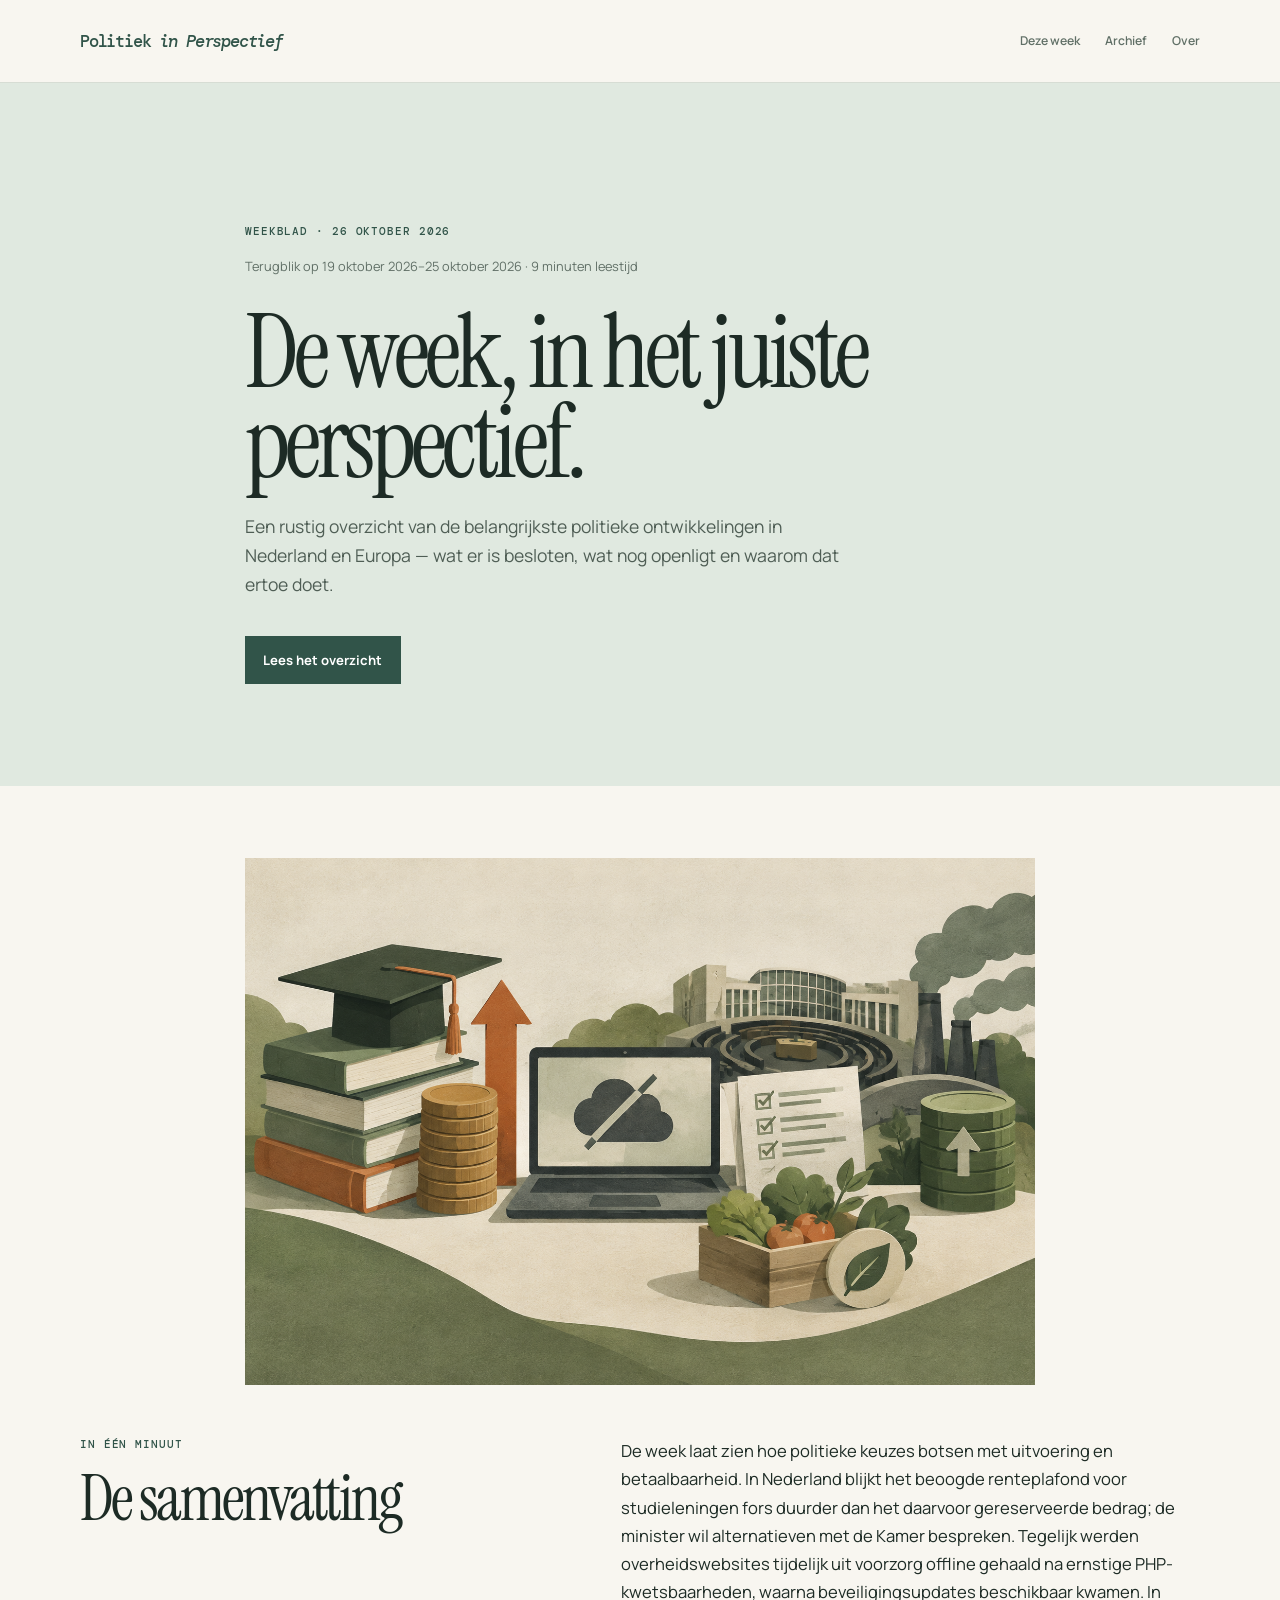
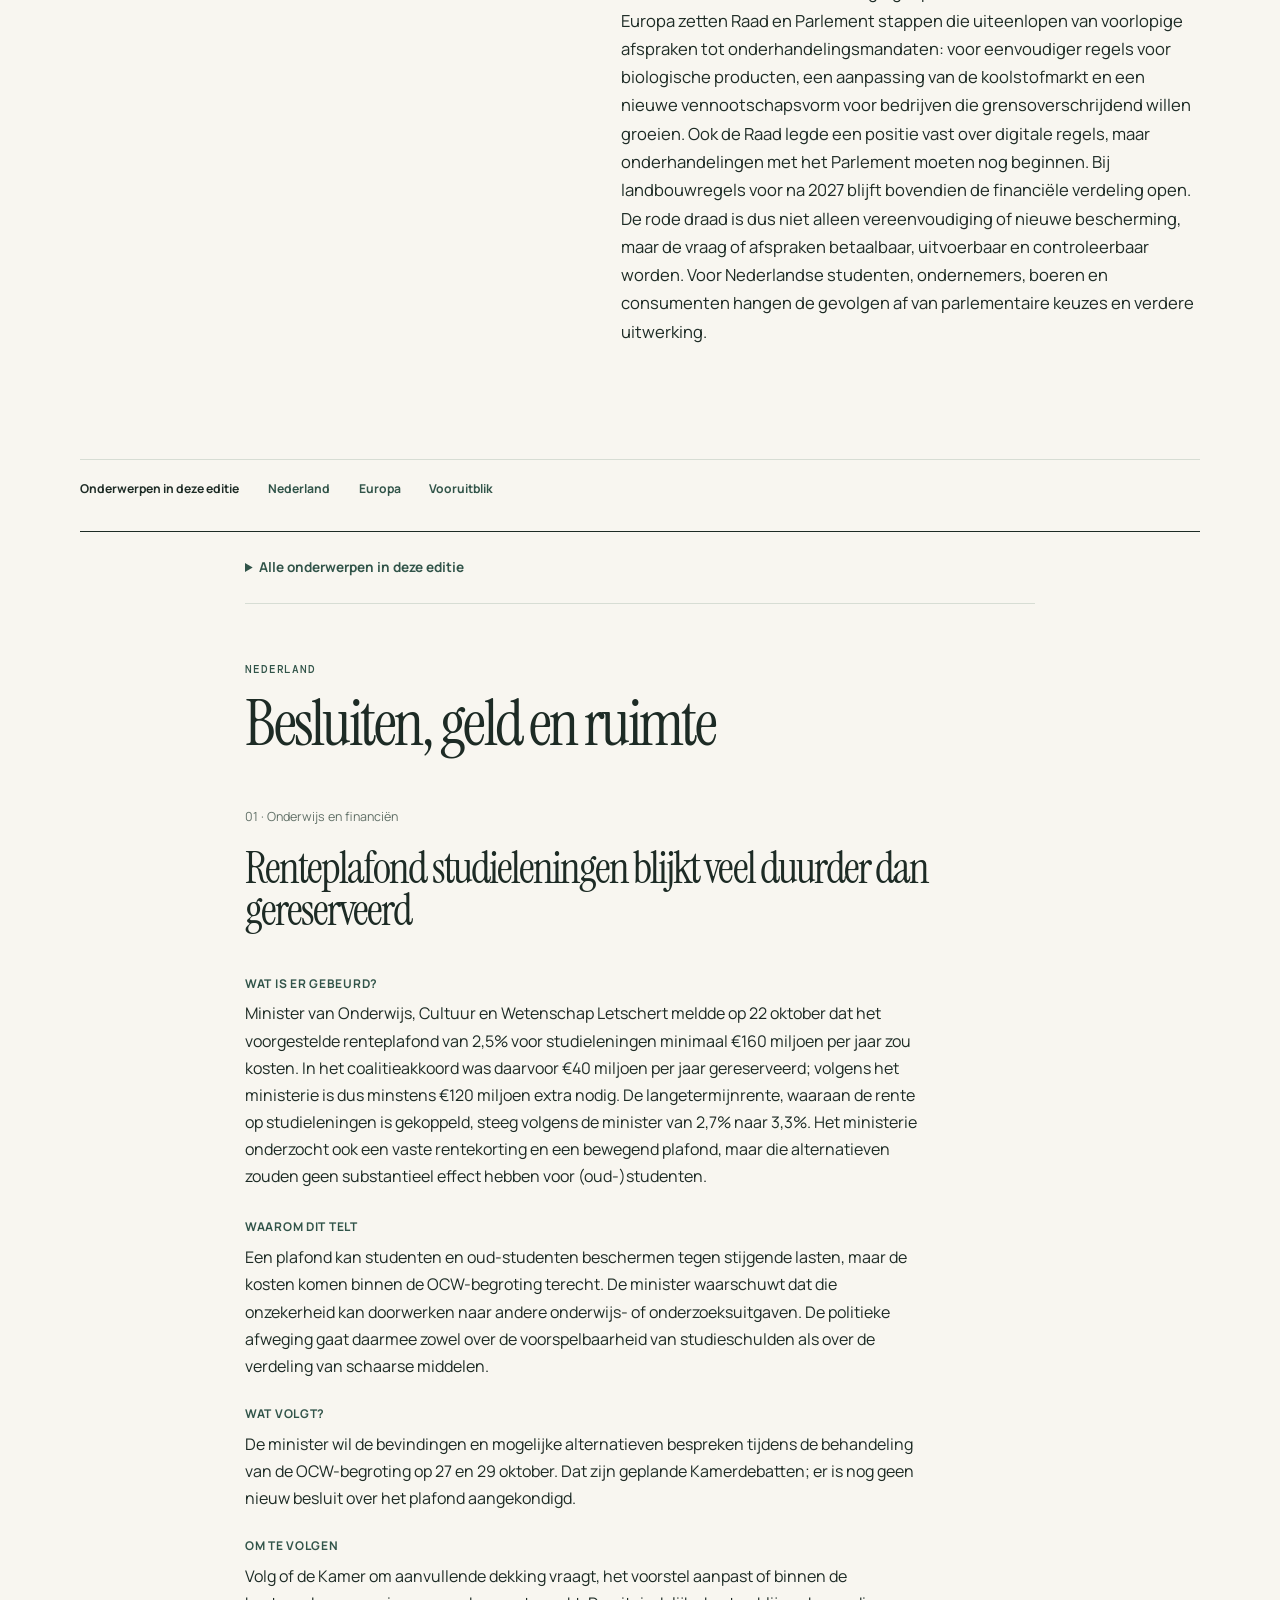
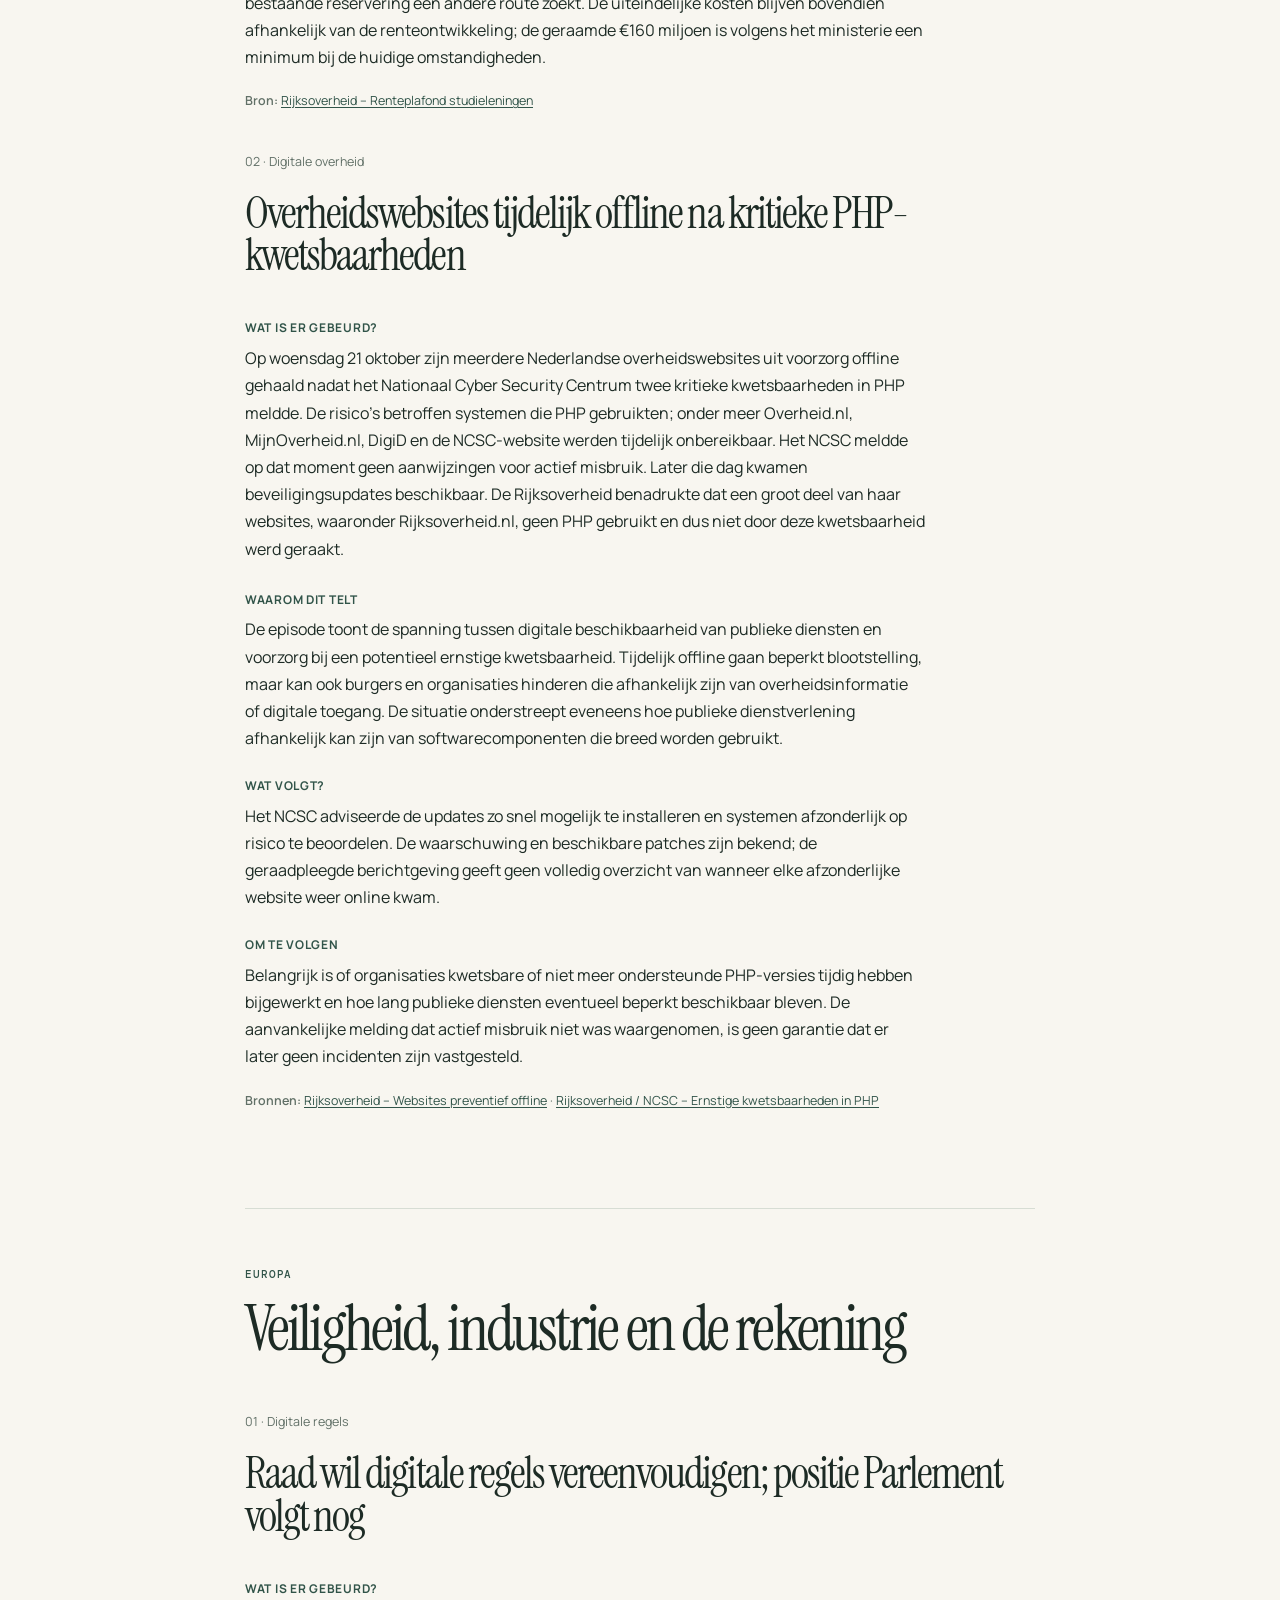
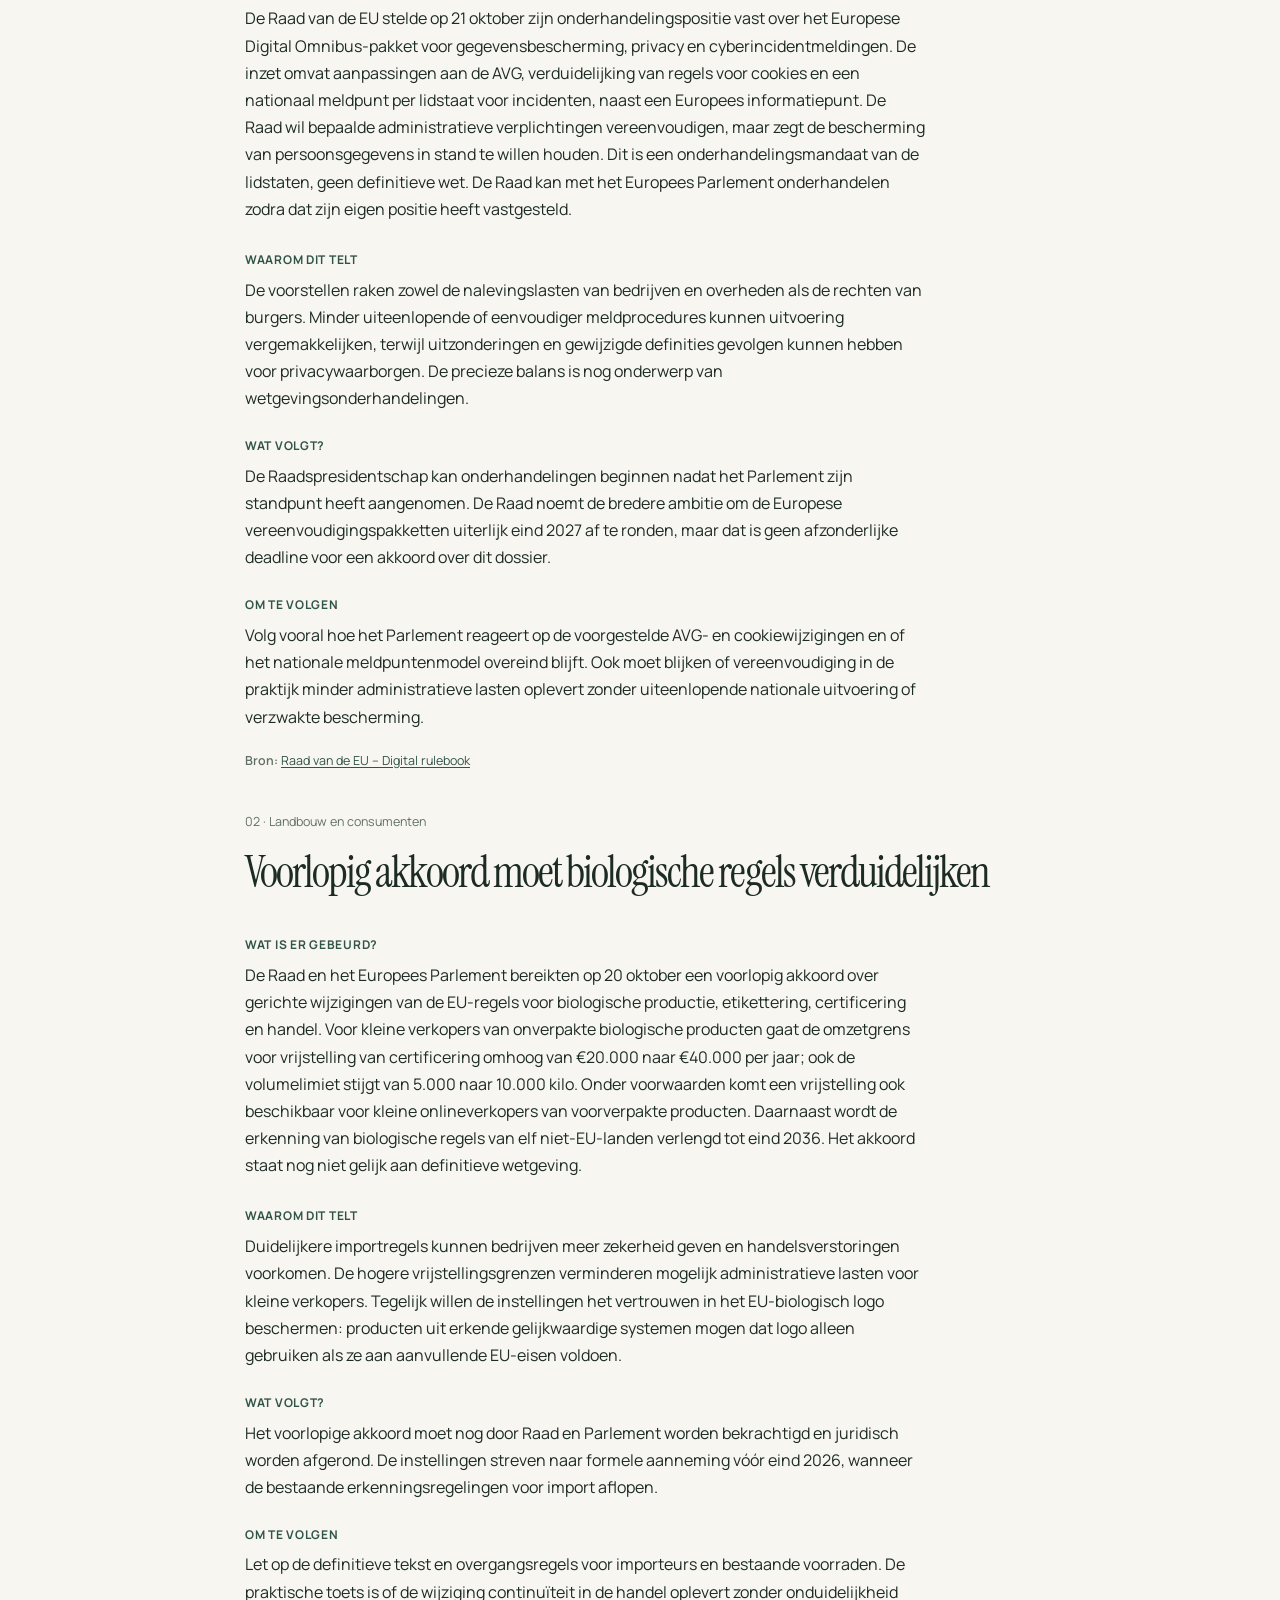
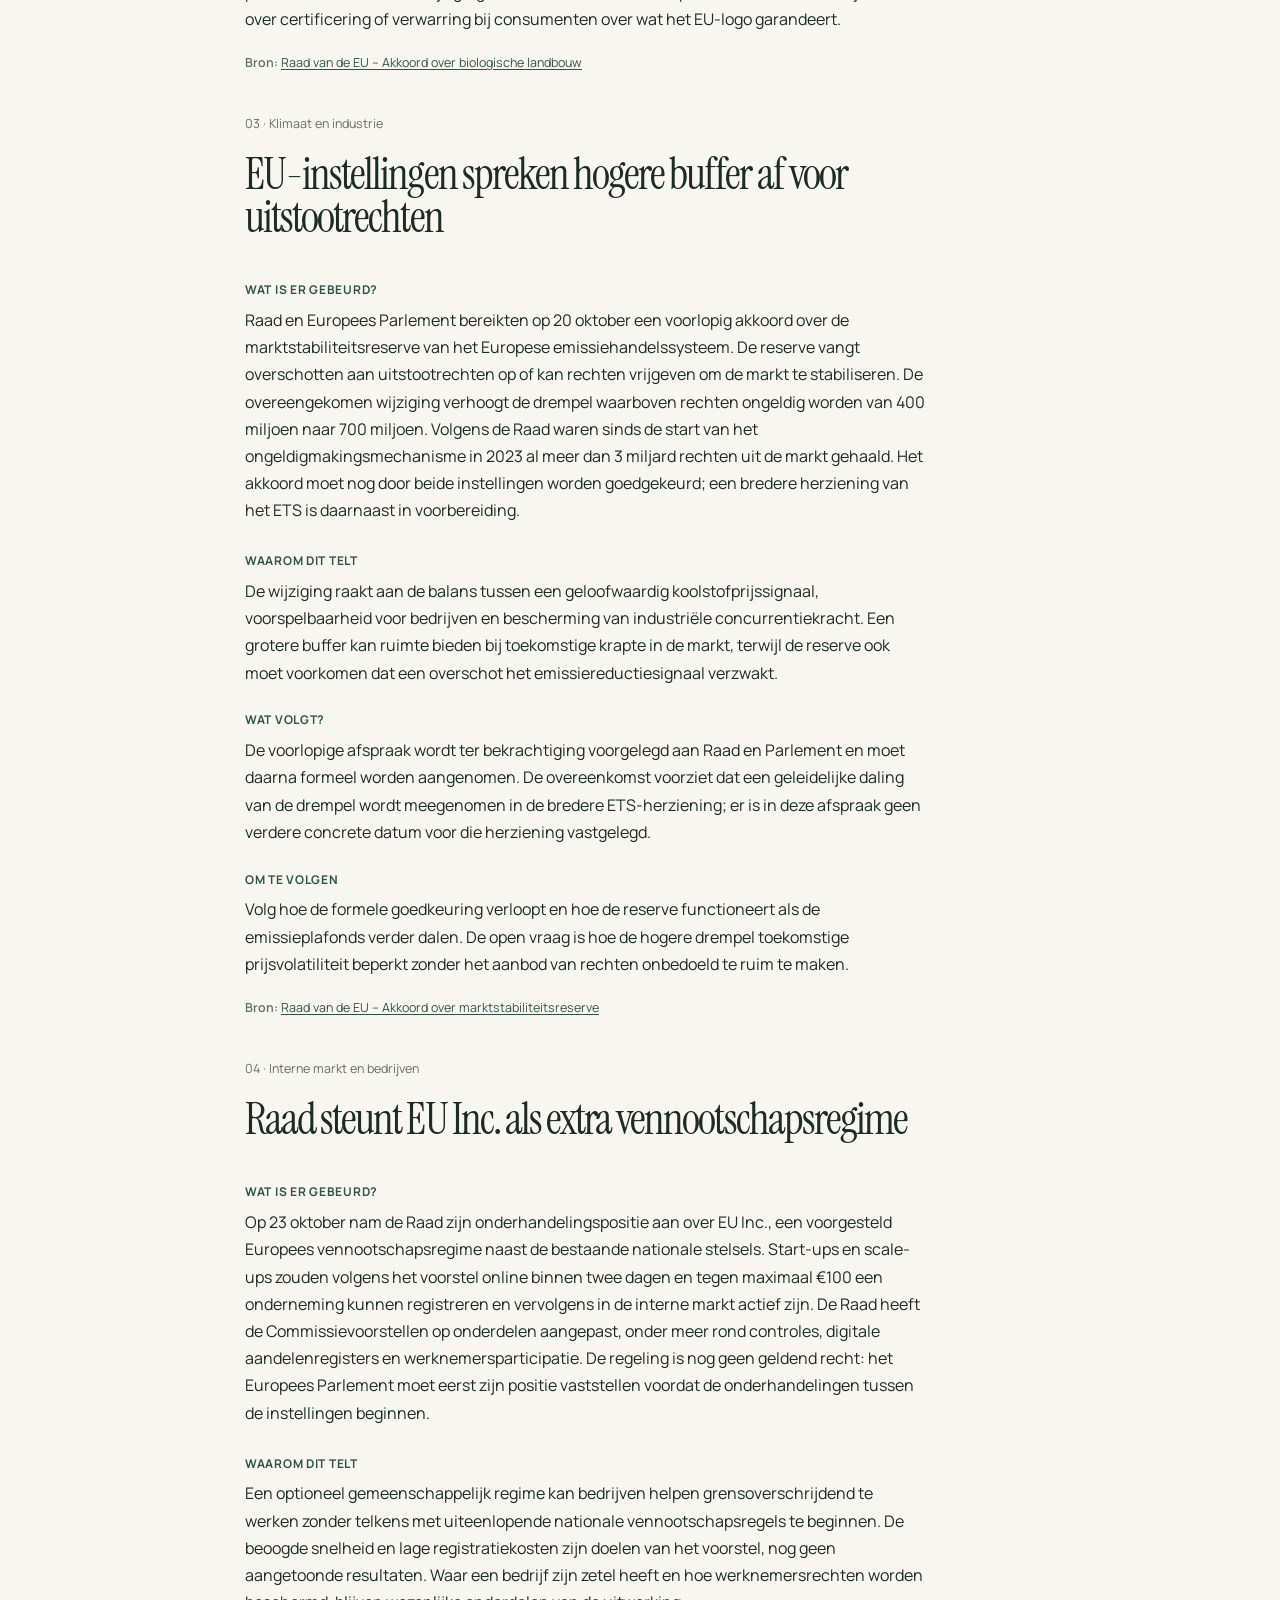
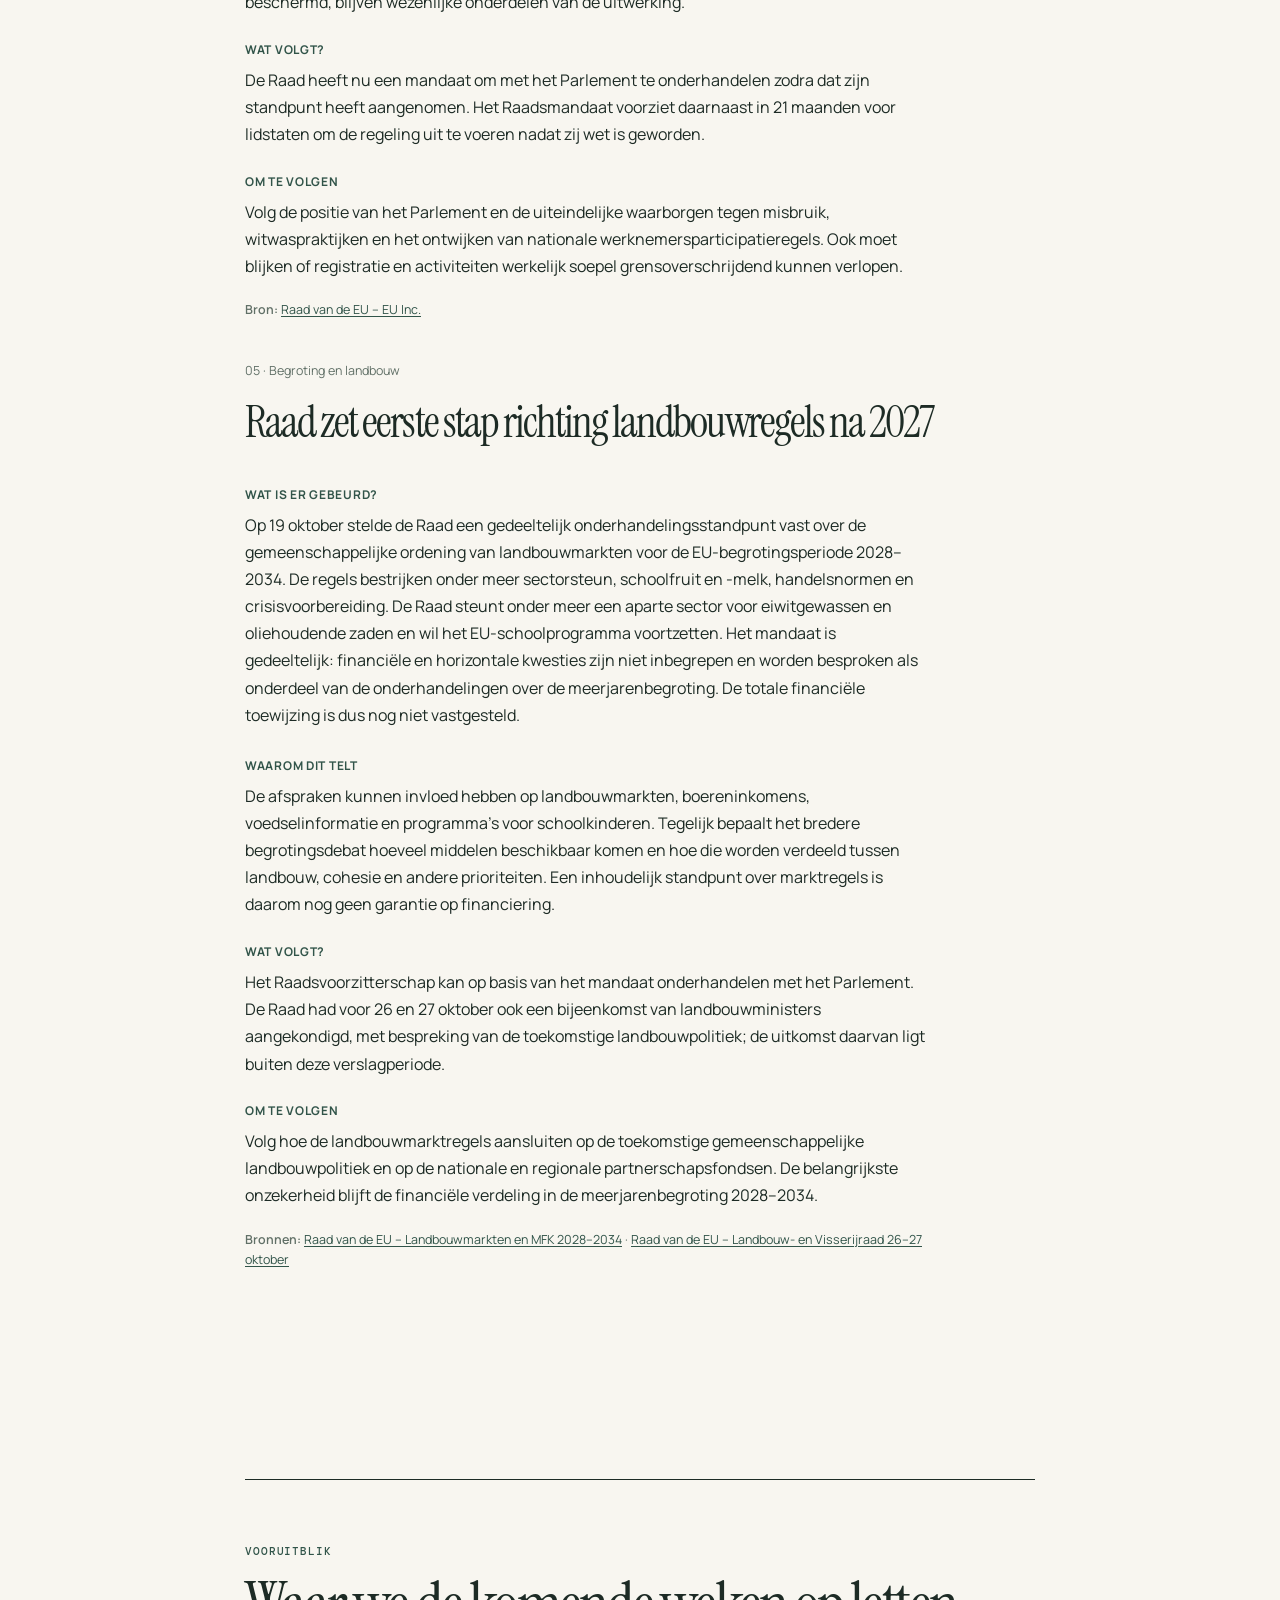
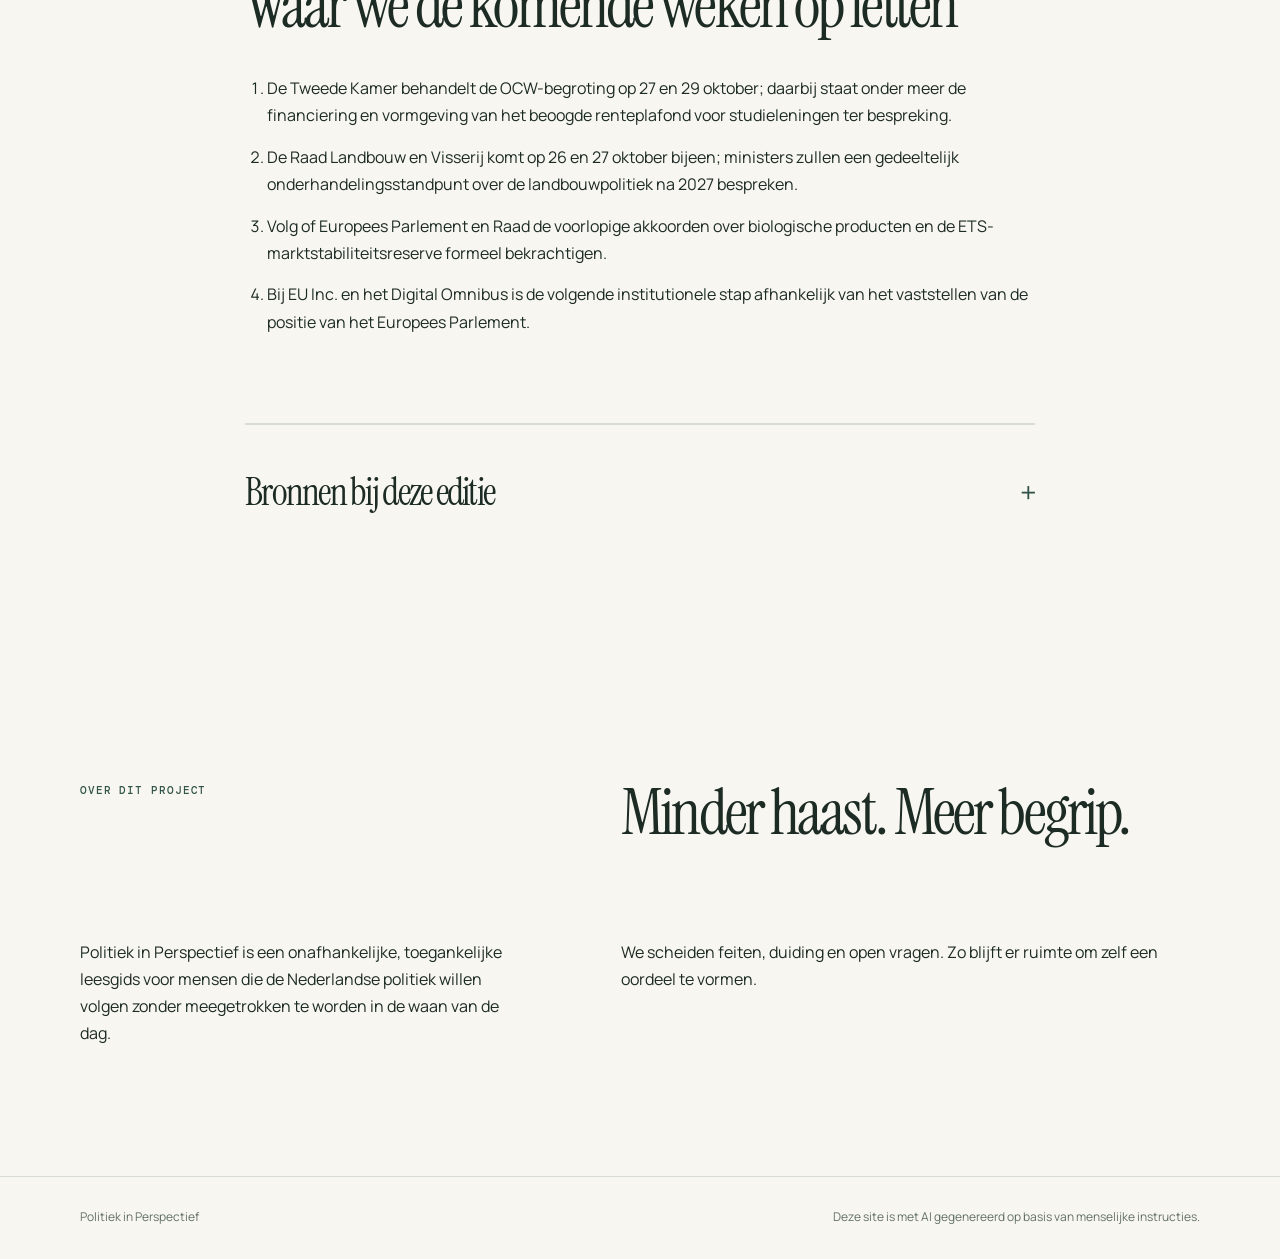
==== commit 0458d731: "Maak concepteditie 2026-10-26" ====
--- a/index.html
+++ b/index.html
@@ -1,42 +1,33 @@
 <!doctype html>
 <html lang="nl"><head><meta charset="utf-8"><meta name="viewport" content="width=device-width, initial-scale=1"><meta name="description" content="Wekelijkse politieke context van 19 oktober 2026–25 oktober 2026."><title>Weekblad 19 oktober 2026–25 oktober 2026 — Politiek in Perspectief</title><link rel="stylesheet" href="assets/styles.css"></head>
 <body><a class="skip-link" href="#inhoud">Direct naar de inhoud</a><header class="site-header"><div class="shell header-inner"><a class="wordmark" href="index.html">Politiek <span>in Perspectief</span></a><nav aria-label="Hoofdnavigatie"><a href="index.html">Deze week</a><a href="archief.html">Archief</a><a href="#over">Over</a></nav></div></header>
-<main id="inhoud"><section class="hero"><div class="shell hero-inner"><p class="eyebrow">WEEKBLAD · 26 OKTOBER 2026</p><p class="edition-meta">Terugblik op 19 oktober 2026–25 oktober 2026 · 7 minuten leestijd</p><h1>De week, in het juiste perspectief.</h1><p class="intro">Een rustig overzicht van de belangrijkste politieke ontwikkelingen in Nederland en Europa — wat er is besloten, wat nog openligt en waarom dat ertoe doet.</p><a class="button" href="#samenvatting">Lees het overzicht</a></div></section>
+<main id="inhoud"><section class="hero"><div class="shell hero-inner"><p class="eyebrow">WEEKBLAD · 26 OKTOBER 2026</p><p class="edition-meta">Terugblik op 19 oktober 2026–25 oktober 2026 · 9 minuten leestijd</p><h1>De week, in het juiste perspectief.</h1><p class="intro">Een rustig overzicht van de belangrijkste politieke ontwikkelingen in Nederland en Europa — wat er is besloten, wat nog openligt en waarom dat ertoe doet.</p><a class="button" href="#samenvatting">Lees het overzicht</a></div></section>
 <figure class="edition-illustration shell"><img src="assets/edities/2026-10-25.webp" alt="Abstracte redactionele illustratie bij de politieke week van 19 oktober 2026–25 oktober 2026." width="1536" height="1024"></figure>
-<section class="brief shell" id="samenvatting"><div class="brief-label"><p class="eyebrow">IN ÉÉN MINUUT</p><h2>De samenvatting</h2></div><div class="brief-copy"><p>De week van 19 tot en met 25 oktober bracht in Nederland vooral concrete uitvoeringsvragen naar voren: hoe betaalbaar is een beloofd renteplafond voor studieleningen, en hoe houden overheidsdiensten digitale risico’s beheersbaar? Tegelijk liet een nieuwe peiling zien hoe prijs en dagelijkse gewoonten de keuze voor biologisch voedsel beïnvloeden. In de EU draaide het om de vereenvoudiging van regels: de Raad zette stappen voor kleine verpakkingsproducenten en voor digitale privacy- en cyberregels, maar beide zijn onderhandelingsposities, geen definitieve wetgeving. De rode draad is de spanning tussen eenvoud en bescherming. Minder administratieve lasten kunnen bedrijven en uitvoerders helpen, maar vereisen waarborgen voor milieu, privacy en consumenten. Ook nationaal blijkt dat politieke toezeggingen pas houdbaar zijn als de kosten en uitvoering kloppen. Niet elk onderwerp leverde al een besluit of meetbaar resultaat op; waar vervolgstappen nog moeten worden onderhandeld, maken we dat onderscheid expliciet.</p></div></section>
+<section class="brief shell" id="samenvatting"><div class="brief-label"><p class="eyebrow">IN ÉÉN MINUUT</p><h2>De samenvatting</h2></div><div class="brief-copy"><p>De week laat zien hoe politieke keuzes botsen met uitvoering en betaalbaarheid. In Nederland blijkt het beoogde renteplafond voor studieleningen fors duurder dan het daarvoor gereserveerde bedrag; de minister wil alternatieven met de Kamer bespreken. Tegelijk werden overheidswebsites tijdelijk uit voorzorg offline gehaald na ernstige PHP-kwetsbaarheden, waarna beveiligingsupdates beschikbaar kwamen. In Europa zetten Raad en Parlement stappen die uiteenlopen van voorlopige afspraken tot onderhandelingsmandaten: voor eenvoudiger regels voor biologische producten, een aanpassing van de koolstofmarkt en een nieuwe vennootschapsvorm voor bedrijven die grensoverschrijdend willen groeien. Ook de Raad legde een positie vast over digitale regels, maar onderhandelingen met het Parlement moeten nog beginnen. Bij landbouwregels voor na 2027 blijft bovendien de financiële verdeling open. De rode draad is dus niet alleen vereenvoudiging of nieuwe bescherming, maar de vraag of afspraken betaalbaar, uitvoerbaar en controleerbaar worden. Voor Nederlandse studenten, ondernemers, boeren en consumenten hangen de gevolgen af van parlementaire keuzes en verdere uitwerking.</p></div></section>
 <nav class="edition-nav shell" aria-label="Onderwerpen in deze editie"><p>Onderwerpen in deze editie</p><a href="#nederland">Nederland</a><a href="#europa">Europa</a><a href="#vooruitblik">Vooruitblik</a></nav>
-<details class="edition-contents shell"><summary>Alle onderwerpen in deze editie</summary><ol><li><a href="#nederland-1">Renteplafond voor studieleningen blijkt veel duurder dan begroot</a></li><li><a href="#nederland-2">Overheidswebsites tijdelijk offline na kwetsbaarheden in PHP</a></li><li><a href="#nederland-3">Peiling wijst op interesse in bio, maar prijs blijft de grootste drempel</a></li><li><a href="#europa-1">Raad wil kleine verpakkingsproducenten vrijstellen van een deel van de registratieplicht</a></li><li><a href="#europa-2">Raad kiest onderhandelingslijn voor eenvoudiger privacy- en cyberregels</a></li></ol></details>
+<details class="edition-contents shell"><summary>Alle onderwerpen in deze editie</summary><ol><li><a href="#nederland-1">Renteplafond studieleningen blijkt veel duurder dan gereserveerd</a></li><li><a href="#nederland-2">Overheidswebsites tijdelijk offline na kritieke PHP-kwetsbaarheden</a></li><li><a href="#europa-1">Raad wil digitale regels vereenvoudigen; positie Parlement volgt nog</a></li><li><a href="#europa-2">Voorlopig akkoord moet biologische regels verduidelijken</a></li><li><a href="#europa-3">EU-instellingen spreken hogere buffer af voor uitstootrechten</a></li><li><a href="#europa-4">Raad steunt EU Inc. als extra vennootschapsregime</a></li><li><a href="#europa-5">Raad zet eerste stap richting landbouwregels na 2027</a></li></ol></details>
 
   <section class="news-section" id="nederland">
     <div class="section-inner">
       <p class="eyebrow">NEDERLAND</p>
       <h2>Besluiten, geld en ruimte</h2>
       <article class="news-item" id="nederland-1">
-        <p class="news-meta">01 · Studiefinanciering</p>
-        <h3>Renteplafond voor studieleningen blijkt veel duurder dan begroot</h3>
-        <div class="story-body"><h4>Wat is er gebeurd?</h4><p class="news-copy">Op 22 oktober meldde minister van Onderwijs, Cultuur en Wetenschap Rianne Letschert dat een voorgesteld renteplafond van 2,5 procent voor studieleningen minimaal €160 miljoen per jaar zou kosten. In het coalitieakkoord was daarvoor €40 miljoen per jaar gereserveerd. De stijging van de langetermijnrente, waaraan de rente op studieleningen is gekoppeld, maakt de maatregel duurder en financieel onzekerder. Het ministerie onderzocht ook alternatieven, waaronder een vaste rentekorting en een meebewegend plafond; volgens de minister hebben die geen substantieel effect voor (oud-)studenten.</p></div>
-        <div class="question"><h4>Waarom dit telt</h4><p>Voor studenten en oud-studenten gaat het om de voorspelbaarheid van maandlasten en de uiteindelijke terugbetaling. Voor de overheid is de vraag hoe een tegemoetkoming wordt betaald: de extra kosten zouden binnen de OCW-begroting moeten worden opgevangen en kunnen daardoor druk zetten op onderwijs of onderzoek. De ontwikkeling maakt zichtbaar hoe een beleidsbelofte afhankelijk blijft van financiële markten en van de precieze vormgeving.</p></div>
-        <div class="story-follow-up"><h4>Wat volgt?</h4><p>De minister wil de kosten en mogelijke alternatieven bespreken tijdens de behandeling van de OCW-begroting op 27 en 29 oktober. Dat gesprek is een gepland parlementair moment; de uiteindelijke keuze over het plafond of een alternatief staat nog niet vast.</p></div>
-        <div class="story-follow-up"><h4>Om te volgen</h4><p>Volg of er een voorstel komt dat binnen het beschikbare budget past, en hoe de lasten worden verdeeld tussen studenten en de OCW-begroting. De genoemde €160 miljoen is een minimale raming op basis van de huidige rente; verdere rentestijging kan de kosten verhogen.</p></div>
-        <p class="article-sources"><span>Bron:</span> <a href="https://www.rijksoverheid.nl/actueel/nieuws/2026/10/22/renteplafond-studieleningen-duurder-en-risicovol-minister-in-gesprek-met-parlement" rel="noopener noreferrer">Rijksoverheid — Renteplafond studieleningen duurder en risicovol</a></p>
+        <p class="news-meta">01 · Onderwijs en financiën</p>
+        <h3>Renteplafond studieleningen blijkt veel duurder dan gereserveerd</h3>
+        <div class="story-body"><h4>Wat is er gebeurd?</h4><p class="news-copy">Minister van Onderwijs, Cultuur en Wetenschap Letschert meldde op 22 oktober dat het voorgestelde renteplafond van 2,5% voor studieleningen minimaal €160 miljoen per jaar zou kosten. In het coalitieakkoord was daarvoor €40 miljoen per jaar gereserveerd; volgens het ministerie is dus minstens €120 miljoen extra nodig. De langetermijnrente, waaraan de rente op studieleningen is gekoppeld, steeg volgens de minister van 2,7% naar 3,3%. Het ministerie onderzocht ook een vaste rentekorting en een bewegend plafond, maar die alternatieven zouden geen substantieel effect hebben voor (oud-)studenten.</p></div>
+        <div class="question"><h4>Waarom dit telt</h4><p>Een plafond kan studenten en oud-studenten beschermen tegen stijgende lasten, maar de kosten komen binnen de OCW-begroting terecht. De minister waarschuwt dat die onzekerheid kan doorwerken naar andere onderwijs- of onderzoeksuitgaven. De politieke afweging gaat daarmee zowel over de voorspelbaarheid van studieschulden als over de verdeling van schaarse middelen.</p></div>
+        <div class="story-follow-up"><h4>Wat volgt?</h4><p>De minister wil de bevindingen en mogelijke alternatieven bespreken tijdens de behandeling van de OCW-begroting op 27 en 29 oktober. Dat zijn geplande Kamerdebatten; er is nog geen nieuw besluit over het plafond aangekondigd.</p></div>
+        <div class="story-follow-up"><h4>Om te volgen</h4><p>Volg of de Kamer om aanvullende dekking vraagt, het voorstel aanpast of binnen de bestaande reservering een andere route zoekt. De uiteindelijke kosten blijven bovendien afhankelijk van de renteontwikkeling; de geraamde €160 miljoen is volgens het ministerie een minimum bij de huidige omstandigheden.</p></div>
+        <p class="article-sources"><span>Bron:</span> <a href="https://www.rijksoverheid.nl/actueel/nieuws/2026/10/22/renteplafond-studieleningen-duurder-en-risicovol-minister-in-gesprek-met-parlement" rel="noopener noreferrer">Rijksoverheid – Renteplafond studieleningen</a></p>
       </article>
 <article class="news-item" id="nederland-2">
-        <p class="news-meta">02 · Digitale weerbaarheid</p>
-        <h3>Overheidswebsites tijdelijk offline na kwetsbaarheden in PHP</h3>
-        <div class="story-body"><h4>Wat is er gebeurd?</h4><p class="news-copy">Op 21 oktober werden onder meer Overheid.nl, MijnOverheid.nl en DigiD uit voorzorg tijdelijk offline gehaald nadat twee kwetsbaarheden waren gemeld in PHP, software die websites kan aandrijven. Het Nationaal Cyber Security Centrum meldde op dat moment geen signalen van actief misbruik. De Rijksoverheid meldde later dat beveiligingsupdates beschikbaar waren en adviseerde organisaties die PHP gebruiken deze zo snel mogelijk toe te passen. Niet alle overheidssites waren geraakt: Rijksoverheid.nl gebruikt volgens de overheid geen PHP.</p></div>
-        <div class="question"><h4>Waarom dit telt</h4><p>De tijdelijke maatregel laat de afweging zien tussen beschikbaarheid van publieke dienstverlening en het beperken van cyberrisico’s. Burgers kunnen bij uitval niet vanzelfsprekend bij digitale overheidsdiensten, terwijl wachten met beveiligen systemen kwetsbaar kan laten. Dat sites preventief offline gingen is een concrete voorzorgsmaatregel, maar op zichzelf geen bewijs dat alle getroffen systemen inmiddels volledig zijn bijgewerkt.</p></div>
-        <div class="story-follow-up"><h4>Wat volgt?</h4><p>De aangekondigde beveiligingsupdates zijn beschikbaar. Het NCSC adviseerde beheerders deze snel door te voeren; een verdere landelijke planning of volledig hersteloverzicht wordt in het aangehaalde bericht niet gegeven.</p></div>
-        <div class="story-follow-up"><h4>Om te volgen</h4><p>Belangrijke vragen zijn hoe snel organisaties hun systemen konden patchen, of diensten weer normaal beschikbaar zijn en of er alsnog aanwijzingen voor misbruik verschijnen. De gemelde kwetsbaarheid betrof PHP-gebruikende sites; generaliseer de storing dus niet naar alle overheidssites.</p></div>
-        <p class="article-sources"><span>Bron:</span> <a href="https://www.rijksoverheid.nl/actueel/nieuws/2026/10/21/aantal-websites-rijksoverheid-preventief-offline-na-kwetsbaarheden-php" rel="noopener noreferrer">Rijksoverheid — Aantal websites Rijksoverheid preventief offline na kwetsbaarheden PHP</a></p>
-      </article>
-<article class="news-item" id="nederland-3">
-        <p class="news-meta">03 · Voedsel en landbouw</p>
-        <h3>Peiling wijst op interesse in bio, maar prijs blijft de grootste drempel</h3>
-        <div class="story-body"><h4>Wat is er gebeurd?</h4><p class="news-copy">Een op 23 oktober gepubliceerd onderzoek in opdracht van het ministerie van Landbouw, Visserij, Voedselzekerheid en Natuur peilde de keuzes rond biologisch eten. Volgens de uitkomsten kiest ruim 1,5 miljoen Nederlanders bij het ontbijt voor biologische producten; onder ontbijtproducten staat zuivel bovenaan. De genoemde redenen zijn onder meer natuur en bodem, milieu en dierenwelzijn. Tegelijkertijd noemt 73 procent van de Nederlanders de prijs als belangrijkste belemmering om vaker biologisch te kopen. Het onderzoek is gekoppeld aan een overheidscampagne die het ontbijt als herkenbaar keuzemoment centraal stelt.</p></div>
-        <div class="question"><h4>Waarom dit telt</h4><p>De peiling geeft een inkijk in consumentengedrag, maar meet geen verandering die door de campagne is veroorzaakt. De uitkomsten wijzen op een beleidsmatige spanning: bewustwording kan de vraag ondersteunen, terwijl betaalbaarheid voor veel consumenten een drempel blijft. Voor boeren en producenten is de vraag of belangstelling zich vertaalt in voldoende en stabiele afzet; de peiling alleen beantwoordt dat niet.</p></div>
-        <div class="story-follow-up"><h4>Wat volgt?</h4><p>De campagne richt zich de komende tijd op biologische keuzes bij het ontbijt. In het nieuwsbericht is geen datum genoemd voor een vervolgmeting of voor een evaluatie van de campagne.</p></div>
-        <div class="story-follow-up"><h4>Om te volgen</h4><p>Let op de methode en reikwijdte van de peiling en op eventuele latere gegevens over daadwerkelijke aankopen. Koopintentie en gerapporteerde voorkeur zijn niet hetzelfde als verkoop, en de resultaten laten niet zien welk effect de campagne zelf heeft.</p></div>
-        <p class="article-sources"><span>Bron:</span> <a href="https://www.rijksoverheid.nl/actueel/nieuws/2026/10/22/nieuw-onderzoek-lvvn-toont-aan-ruim-15-miljoen-nederlanders-kiezen-bij-ontbijt-voor-biologische-yoghurt" rel="noopener noreferrer">Rijksoverheid — Nieuw onderzoek LVVN over biologische ontbijtkeuzes</a></p>
+        <p class="news-meta">02 · Digitale overheid</p>
+        <h3>Overheidswebsites tijdelijk offline na kritieke PHP-kwetsbaarheden</h3>
+        <div class="story-body"><h4>Wat is er gebeurd?</h4><p class="news-copy">Op woensdag 21 oktober zijn meerdere Nederlandse overheidswebsites uit voorzorg offline gehaald nadat het Nationaal Cyber Security Centrum twee kritieke kwetsbaarheden in PHP meldde. De risico’s betroffen systemen die PHP gebruikten; onder meer Overheid.nl, MijnOverheid.nl, DigiD en de NCSC-website werden tijdelijk onbereikbaar. Het NCSC meldde op dat moment geen aanwijzingen voor actief misbruik. Later die dag kwamen beveiligingsupdates beschikbaar. De Rijksoverheid benadrukte dat een groot deel van haar websites, waaronder Rijksoverheid.nl, geen PHP gebruikt en dus niet door deze kwetsbaarheid werd geraakt.</p></div>
+        <div class="question"><h4>Waarom dit telt</h4><p>De episode toont de spanning tussen digitale beschikbaarheid van publieke diensten en voorzorg bij een potentieel ernstige kwetsbaarheid. Tijdelijk offline gaan beperkt blootstelling, maar kan ook burgers en organisaties hinderen die afhankelijk zijn van overheidsinformatie of digitale toegang. De situatie onderstreept eveneens hoe publieke dienstverlening afhankelijk kan zijn van softwarecomponenten die breed worden gebruikt.</p></div>
+        <div class="story-follow-up"><h4>Wat volgt?</h4><p>Het NCSC adviseerde de updates zo snel mogelijk te installeren en systemen afzonderlijk op risico te beoordelen. De waarschuwing en beschikbare patches zijn bekend; de geraadpleegde berichtgeving geeft geen volledig overzicht van wanneer elke afzonderlijke website weer online kwam.</p></div>
+        <div class="story-follow-up"><h4>Om te volgen</h4><p>Belangrijk is of organisaties kwetsbare of niet meer ondersteunde PHP-versies tijdig hebben bijgewerkt en hoe lang publieke diensten eventueel beperkt beschikbaar bleven. De aanvankelijke melding dat actief misbruik niet was waargenomen, is geen garantie dat er later geen incidenten zijn vastgesteld.</p></div>
+        <p class="article-sources"><span>Bronnen:</span> <a href="https://www.rijksoverheid.nl/actueel/nieuws/2026/10/21/aantal-websites-rijksoverheid-preventief-offline-na-kwetsbaarheden-php" rel="noopener noreferrer">Rijksoverheid – Websites preventief offline</a><span aria-hidden="true"> · </span><a href="https://www.rijksoverheid.nl/actueel/nieuws/2026/10/21/ncsc-ernstige-kwetsbaarheden-in-php" rel="noopener noreferrer">Rijksoverheid / NCSC – Ernstige kwetsbaarheden in PHP</a></p>
       </article>
     </div>
   </section>
@@ -46,24 +37,51 @@
       <p class="eyebrow">EUROPA</p>
       <h2>Veiligheid, industrie en de rekening</h2>
       <article class="news-item" id="europa-1">
-        <p class="news-meta">01 · Circulaire economie</p>
-        <h3>Raad wil kleine verpakkingsproducenten vrijstellen van een deel van de registratieplicht</h3>
-        <div class="story-body"><h4>Wat is er gebeurd?</h4><p class="news-copy">Op 21 oktober stelde de Raad van de EU een onderhandelingspositie vast over een voorstel rond uitgebreide producentenverantwoordelijkheid voor verpakkingen. Producenten die in de EU zijn gevestigd zouden volgens die positie geen vertegenwoordiger hoeven aan te wijzen in een andere lidstaat wanneer zij daar minder dan één ton verpakking per kalenderjaar op de markt brengen. Er blijft een waarborg mogelijk wanneer een producent zijn verplichtingen niet nakomt. De positie bevat ook een evaluatie van de tijdelijke regeling uiterlijk 31 december 2030; de beoogde opschorting loopt volgens de Raad tot 2032.</p></div>
-        <div class="question"><h4>Waarom dit telt</h4><p>Een vertegenwoordiger in elke betrokken lidstaat kan voor kleine bedrijven een relatief zware administratieve last zijn, zeker bij beperkte grensoverschrijdende verkoop. Tegelijk is producentenverantwoordelijkheid een onderdeel van het EU-milieubeleid: de vereenvoudiging moet dus uitvoerbaarheid voor kleine ondernemingen afwegen tegen naleving en afvalbeleid. De Raad beschrijft dit als verlichting van lasten, maar het voorstel is nog geen geldend recht.</p></div>
-        <div class="story-follow-up"><h4>Wat volgt?</h4><p>Het voorzitterschap van de Raad wil zo snel mogelijk onderhandelingen starten met het Europees Parlement. Pas na overeenstemming tussen de instellingen kan een definitieve wetstekst volgen; de Raad noemde in het bericht geen concrete onderhandelingsdatum.</p></div>
-        <div class="story-follow-up"><h4>Om te volgen</h4><p>Volg of Parlement en Raad dezelfde drempel en uitzonderingen steunen, en hoe de naleving wordt gecontroleerd. Ook de samenhang met de aangekondigde Europese Circulaire Economiewet kan van invloed zijn op de uiteindelijke regeling.</p></div>
-        <p class="article-sources"><span>Bron:</span> <a href="https://www.consilium.europa.eu/en/press/press-releases/2026/10/21/simplification-council-agrees-negotiating-stance-to-cut-red-tape-for-small-packaging-producers/" rel="noopener noreferrer">Raad van de EU — Onderhandelingspositie over verpakkingsproducenten</a></p>
+        <p class="news-meta">01 · Digitale regels</p>
+        <h3>Raad wil digitale regels vereenvoudigen; positie Parlement volgt nog</h3>
+        <div class="story-body"><h4>Wat is er gebeurd?</h4><p class="news-copy">De Raad van de EU stelde op 21 oktober zijn onderhandelingspositie vast over het Europese Digital Omnibus-pakket voor gegevensbescherming, privacy en cyberincidentmeldingen. De inzet omvat aanpassingen aan de AVG, verduidelijking van regels voor cookies en een nationaal meldpunt per lidstaat voor incidenten, naast een Europees informatiepunt. De Raad wil bepaalde administratieve verplichtingen vereenvoudigen, maar zegt de bescherming van persoonsgegevens in stand te willen houden. Dit is een onderhandelingsmandaat van de lidstaten, geen definitieve wet. De Raad kan met het Europees Parlement onderhandelen zodra dat zijn eigen positie heeft vastgesteld.</p></div>
+        <div class="question"><h4>Waarom dit telt</h4><p>De voorstellen raken zowel de nalevingslasten van bedrijven en overheden als de rechten van burgers. Minder uiteenlopende of eenvoudiger meldprocedures kunnen uitvoering vergemakkelijken, terwijl uitzonderingen en gewijzigde definities gevolgen kunnen hebben voor privacywaarborgen. De precieze balans is nog onderwerp van wetgevingsonderhandelingen.</p></div>
+        <div class="story-follow-up"><h4>Wat volgt?</h4><p>De Raadspresidentschap kan onderhandelingen beginnen nadat het Parlement zijn standpunt heeft aangenomen. De Raad noemt de bredere ambitie om de Europese vereenvoudigingspakketten uiterlijk eind 2027 af te ronden, maar dat is geen afzonderlijke deadline voor een akkoord over dit dossier.</p></div>
+        <div class="story-follow-up"><h4>Om te volgen</h4><p>Volg vooral hoe het Parlement reageert op de voorgestelde AVG- en cookiewijzigingen en of het nationale meldpuntenmodel overeind blijft. Ook moet blijken of vereenvoudiging in de praktijk minder administratieve lasten oplevert zonder uiteenlopende nationale uitvoering of verzwakte bescherming.</p></div>
+        <p class="article-sources"><span>Bron:</span> <a href="https://www.consilium.europa.eu/en/press/press-releases/2026/10/21/digital-rulebook-council-agrees-position-to-simplify-data-protection-privacy-and-cyber-reporting-rules/" rel="noopener noreferrer">Raad van de EU – Digital rulebook</a></p>
       </article>
 <article class="news-item" id="europa-2">
-        <p class="news-meta">02 · Digitale regels</p>
-        <h3>Raad kiest onderhandelingslijn voor eenvoudiger privacy- en cyberregels</h3>
-        <div class="story-body"><h4>Wat is er gebeurd?</h4><p class="news-copy">Op 21 oktober bereikte de Raad een positie over een voorstel om onderdelen van de EU-regels voor gegevensbescherming, cookies en cyberincidentmeldingen te vereenvoudigen. De positie behoudt volgens de Raad de bestaande definitie van persoonsgegevens, stelt aanpassingen voor rond onder meer pseudonimisering en onderzoek, en wil bepaalde cookie-uitzonderingen verduidelijken. Voor incidentmeldingen stelt de Raad nationale meldpunten voor, met daarnaast een EU-informatiepunt. Dit zijn onderdelen van de Raadslijn; ze zijn niet automatisch de uiteindelijke regels.</p></div>
-        <div class="question"><h4>Waarom dit telt</h4><p>Bedrijven en overheden kunnen baat hebben bij duidelijkere en meer samenhangende rapportageverplichtingen. Tegelijk raken de voorstellen privacy, gegevensbescherming en de manier waarop incidenten worden gemeld. Een eenvoudiger proces is alleen effectief als de bescherming van burgers en de informatiewaarde van meldingen overeind blijven. De precieze gevolgen hangen af van de tekst waarover de instellingen uiteindelijk overeenstemming bereiken.</p></div>
-        <div class="story-follow-up"><h4>Wat volgt?</h4><p>De Raad geeft aan met het Europees Parlement te willen onderhandelen zodra het Parlement zijn eigen positie heeft vastgesteld. Een definitieve wetgevingstekst is er nog niet.</p></div>
-        <div class="story-follow-up"><h4>Om te volgen</h4><p>Let op welke uitzonderingen voor cookies uiteindelijk worden toegestaan, hoe de voorgestelde wijzigingen de bescherming van persoonsgegevens beïnvloeden en of nationale meldpunten in de praktijk grensoverschrijdende incidenten goed kunnen verwerken.</p></div>
-        <p class="article-sources"><span>Bron:</span> <a href="https://www.consilium.europa.eu/en/press/press-releases/2026/10/21/digital-rulebook-council-agrees-position-to-simplify-data-protection-privacy-and-cyber-reporting-rules/" rel="noopener noreferrer">Raad van de EU — Positie over vereenvoudiging digitale regels</a></p>
+        <p class="news-meta">02 · Landbouw en consumenten</p>
+        <h3>Voorlopig akkoord moet biologische regels verduidelijken</h3>
+        <div class="story-body"><h4>Wat is er gebeurd?</h4><p class="news-copy">De Raad en het Europees Parlement bereikten op 20 oktober een voorlopig akkoord over gerichte wijzigingen van de EU-regels voor biologische productie, etikettering, certificering en handel. Voor kleine verkopers van onverpakte biologische producten gaat de omzetgrens voor vrijstelling van certificering omhoog van €20.000 naar €40.000 per jaar; ook de volumelimiet stijgt van 5.000 naar 10.000 kilo. Onder voorwaarden komt een vrijstelling ook beschikbaar voor kleine onlineverkopers van voorverpakte producten. Daarnaast wordt de erkenning van biologische regels van elf niet-EU-landen verlengd tot eind 2036. Het akkoord staat nog niet gelijk aan definitieve wetgeving.</p></div>
+        <div class="question"><h4>Waarom dit telt</h4><p>Duidelijkere importregels kunnen bedrijven meer zekerheid geven en handelsverstoringen voorkomen. De hogere vrijstellingsgrenzen verminderen mogelijk administratieve lasten voor kleine verkopers. Tegelijk willen de instellingen het vertrouwen in het EU-biologisch logo beschermen: producten uit erkende gelijkwaardige systemen mogen dat logo alleen gebruiken als ze aan aanvullende EU-eisen voldoen.</p></div>
+        <div class="story-follow-up"><h4>Wat volgt?</h4><p>Het voorlopige akkoord moet nog door Raad en Parlement worden bekrachtigd en juridisch worden afgerond. De instellingen streven naar formele aanneming vóór eind 2026, wanneer de bestaande erkenningsregelingen voor import aflopen.</p></div>
+        <div class="story-follow-up"><h4>Om te volgen</h4><p>Let op de definitieve tekst en overgangsregels voor importeurs en bestaande voorraden. De praktische toets is of de wijziging continuïteit in de handel oplevert zonder onduidelijkheid over certificering of verwarring bij consumenten over wat het EU-logo garandeert.</p></div>
+        <p class="article-sources"><span>Bron:</span> <a href="https://www.consilium.europa.eu/en/press/press-releases/2026/10/20/council-and-parliament-strike-deal-on-updated-measures-to-support-organic-farming-in-the-eu/" rel="noopener noreferrer">Raad van de EU – Akkoord over biologische landbouw</a></p>
+      </article>
+<article class="news-item" id="europa-3">
+        <p class="news-meta">03 · Klimaat en industrie</p>
+        <h3>EU-instellingen spreken hogere buffer af voor uitstootrechten</h3>
+        <div class="story-body"><h4>Wat is er gebeurd?</h4><p class="news-copy">Raad en Europees Parlement bereikten op 20 oktober een voorlopig akkoord over de marktstabiliteitsreserve van het Europese emissiehandelssysteem. De reserve vangt overschotten aan uitstootrechten op of kan rechten vrijgeven om de markt te stabiliseren. De overeengekomen wijziging verhoogt de drempel waarboven rechten ongeldig worden van 400 miljoen naar 700 miljoen. Volgens de Raad waren sinds de start van het ongeldigmakingsmechanisme in 2023 al meer dan 3 miljard rechten uit de markt gehaald. Het akkoord moet nog door beide instellingen worden goedgekeurd; een bredere herziening van het ETS is daarnaast in voorbereiding.</p></div>
+        <div class="question"><h4>Waarom dit telt</h4><p>De wijziging raakt aan de balans tussen een geloofwaardig koolstofprijssignaal, voorspelbaarheid voor bedrijven en bescherming van industriële concurrentiekracht. Een grotere buffer kan ruimte bieden bij toekomstige krapte in de markt, terwijl de reserve ook moet voorkomen dat een overschot het emissiereductiesignaal verzwakt.</p></div>
+        <div class="story-follow-up"><h4>Wat volgt?</h4><p>De voorlopige afspraak wordt ter bekrachtiging voorgelegd aan Raad en Parlement en moet daarna formeel worden aangenomen. De overeenkomst voorziet dat een geleidelijke daling van de drempel wordt meegenomen in de bredere ETS-herziening; er is in deze afspraak geen verdere concrete datum voor die herziening vastgelegd.</p></div>
+        <div class="story-follow-up"><h4>Om te volgen</h4><p>Volg hoe de formele goedkeuring verloopt en hoe de reserve functioneert als de emissieplafonds verder dalen. De open vraag is hoe de hogere drempel toekomstige prijsvolatiliteit beperkt zonder het aanbod van rechten onbedoeld te ruim te maken.</p></div>
+        <p class="article-sources"><span>Bron:</span> <a href="https://www.consilium.europa.eu/en/press/press-releases/2026/10/21/ets-market-stability-reserve-council-and-parliament-reach-provisional-agreement-on-targeted-amendment/" rel="noopener noreferrer">Raad van de EU – Akkoord over marktstabiliteitsreserve</a></p>
+      </article>
+<article class="news-item" id="europa-4">
+        <p class="news-meta">04 · Interne markt en bedrijven</p>
+        <h3>Raad steunt EU Inc. als extra vennootschapsregime</h3>
+        <div class="story-body"><h4>Wat is er gebeurd?</h4><p class="news-copy">Op 23 oktober nam de Raad zijn onderhandelingspositie aan over EU Inc., een voorgesteld Europees vennootschapsregime naast de bestaande nationale stelsels. Start-ups en scale-ups zouden volgens het voorstel online binnen twee dagen en tegen maximaal €100 een onderneming kunnen registreren en vervolgens in de interne markt actief zijn. De Raad heeft de Commissievoorstellen op onderdelen aangepast, onder meer rond controles, digitale aandelenregisters en werknemersparticipatie. De regeling is nog geen geldend recht: het Europees Parlement moet eerst zijn positie vaststellen voordat de onderhandelingen tussen de instellingen beginnen.</p></div>
+        <div class="question"><h4>Waarom dit telt</h4><p>Een optioneel gemeenschappelijk regime kan bedrijven helpen grensoverschrijdend te werken zonder telkens met uiteenlopende nationale vennootschapsregels te beginnen. De beoogde snelheid en lage registratiekosten zijn doelen van het voorstel, nog geen aangetoonde resultaten. Waar een bedrijf zijn zetel heeft en hoe werknemersrechten worden beschermd, blijven wezenlijke onderdelen van de uitwerking.</p></div>
+        <div class="story-follow-up"><h4>Wat volgt?</h4><p>De Raad heeft nu een mandaat om met het Parlement te onderhandelen zodra dat zijn standpunt heeft aangenomen. Het Raadsmandaat voorziet daarnaast in 21 maanden voor lidstaten om de regeling uit te voeren nadat zij wet is geworden.</p></div>
+        <div class="story-follow-up"><h4>Om te volgen</h4><p>Volg de positie van het Parlement en de uiteindelijke waarborgen tegen misbruik, witwaspraktijken en het ontwijken van nationale werknemersparticipatieregels. Ook moet blijken of registratie en activiteiten werkelijk soepel grensoverschrijdend kunnen verlopen.</p></div>
+        <p class="article-sources"><span>Bron:</span> <a href="https://www.consilium.europa.eu/en/press/press-releases/2026/10/23/eu-inc-council-adopts-position-on-a-new-eu-corporate-law-for-innovative-companies/" rel="noopener noreferrer">Raad van de EU – EU Inc.</a></p>
+      </article>
+<article class="news-item" id="europa-5">
+        <p class="news-meta">05 · Begroting en landbouw</p>
+        <h3>Raad zet eerste stap richting landbouwregels na 2027</h3>
+        <div class="story-body"><h4>Wat is er gebeurd?</h4><p class="news-copy">Op 19 oktober stelde de Raad een gedeeltelijk onderhandelingsstandpunt vast over de gemeenschappelijke ordening van landbouwmarkten voor de EU-begrotingsperiode 2028–2034. De regels bestrijken onder meer sectorsteun, schoolfruit en -melk, handelsnormen en crisisvoorbereiding. De Raad steunt onder meer een aparte sector voor eiwitgewassen en oliehoudende zaden en wil het EU-schoolprogramma voortzetten. Het mandaat is gedeeltelijk: financiële en horizontale kwesties zijn niet inbegrepen en worden besproken als onderdeel van de onderhandelingen over de meerjarenbegroting. De totale financiële toewijzing is dus nog niet vastgesteld.</p></div>
+        <div class="question"><h4>Waarom dit telt</h4><p>De afspraken kunnen invloed hebben op landbouwmarkten, boereninkomens, voedselinformatie en programma’s voor schoolkinderen. Tegelijk bepaalt het bredere begrotingsdebat hoeveel middelen beschikbaar komen en hoe die worden verdeeld tussen landbouw, cohesie en andere prioriteiten. Een inhoudelijk standpunt over marktregels is daarom nog geen garantie op financiering.</p></div>
+        <div class="story-follow-up"><h4>Wat volgt?</h4><p>Het Raadsvoorzitterschap kan op basis van het mandaat onderhandelen met het Parlement. De Raad had voor 26 en 27 oktober ook een bijeenkomst van landbouwministers aangekondigd, met bespreking van de toekomstige landbouwpolitiek; de uitkomst daarvan ligt buiten deze verslagperiode.</p></div>
+        <div class="story-follow-up"><h4>Om te volgen</h4><p>Volg hoe de landbouwmarktregels aansluiten op de toekomstige gemeenschappelijke landbouwpolitiek en op de nationale en regionale partnerschapsfondsen. De belangrijkste onzekerheid blijft de financiële verdeling in de meerjarenbegroting 2028–2034.</p></div>
+        <p class="article-sources"><span>Bronnen:</span> <a href="https://www.consilium.europa.eu/en/press/press-releases/2026/10/19/mff-2028-2034-council-agrees-position-on-the-common-market-organisation-for-agricultural-products/" rel="noopener noreferrer">Raad van de EU – Landbouwmarkten en MFK 2028–2034</a><span aria-hidden="true"> · </span><a href="https://www.consilium.europa.eu/en/meetings/agrifish/2026/10/26-27/" rel="noopener noreferrer">Raad van de EU – Landbouw- en Visserijraad 26–27 oktober</a></p>
       </article>
     </div>
   </section>
-<section class="outlook shell" id="vooruitblik"><p class="eyebrow">VOORUITBLIK</p><h2>Waar we de komende weken op letten</h2><ol><li>De Tweede Kamer behandelt op 27 en 29 oktober de OCW-begroting; het renteplafond voor studieleningen en mogelijke alternatieven staan volgens de minister op de agenda.</li><li>Volg of het Europees Parlement een onderhandelingspositie vaststelt over de voorgestelde vereenvoudiging van digitale regels; de Raad wacht daarop voordat de onderhandelingen beginnen.</li><li>De Raad wil onderhandelingen met het Europees Parlement starten over de uitzondering voor kleine verpakkingsproducenten; een concrete datum is niet bekend.</li><li>Blijf letten op eventuele updates over herstel en beveiligingspatches van overheidssites die PHP gebruiken; het gemelde bericht gaf geen volledig landelijk hersteloverzicht.</li></ol></section><details class="sources shell"><summary>Bronnen bij deze editie</summary><ul><li><a href="https://www.rijksoverheid.nl/actueel/nieuws/2026/10/22/renteplafond-studieleningen-duurder-en-risicovol-minister-in-gesprek-met-parlement" rel="noopener noreferrer">Rijksoverheid — Renteplafond studieleningen duurder en risicovol</a></li><li><a href="https://www.rijksoverheid.nl/actueel/nieuws/2026/10/21/aantal-websites-rijksoverheid-preventief-offline-na-kwetsbaarheden-php" rel="noopener noreferrer">Rijksoverheid — Aantal websites Rijksoverheid preventief offline na kwetsbaarheden PHP</a></li><li><a href="https://www.rijksoverheid.nl/actueel/nieuws/2026/10/22/nieuw-onderzoek-lvvn-toont-aan-ruim-15-miljoen-nederlanders-kiezen-bij-ontbijt-voor-biologische-yoghurt" rel="noopener noreferrer">Rijksoverheid — Nieuw onderzoek LVVN over biologische ontbijtkeuzes</a></li><li><a href="https://www.consilium.europa.eu/en/press/press-releases/2026/10/21/simplification-council-agrees-negotiating-stance-to-cut-red-tape-for-small-packaging-producers/" rel="noopener noreferrer">Raad van de EU — Onderhandelingspositie over verpakkingsproducenten</a></li><li><a href="https://www.consilium.europa.eu/en/press/press-releases/2026/10/21/digital-rulebook-council-agrees-position-to-simplify-data-protection-privacy-and-cyber-reporting-rules/" rel="noopener noreferrer">Raad van de EU — Positie over vereenvoudiging digitale regels</a></li></ul></details>
+<section class="outlook shell" id="vooruitblik"><p class="eyebrow">VOORUITBLIK</p><h2>Waar we de komende weken op letten</h2><ol><li>De Tweede Kamer behandelt de OCW-begroting op 27 en 29 oktober; daarbij staat onder meer de financiering en vormgeving van het beoogde renteplafond voor studieleningen ter bespreking.</li><li>De Raad Landbouw en Visserij komt op 26 en 27 oktober bijeen; ministers zullen een gedeeltelijk onderhandelingsstandpunt over de landbouwpolitiek na 2027 bespreken.</li><li>Volg of Europees Parlement en Raad de voorlopige akkoorden over biologische producten en de ETS-marktstabiliteitsreserve formeel bekrachtigen.</li><li>Bij EU Inc. en het Digital Omnibus is de volgende institutionele stap afhankelijk van het vaststellen van de positie van het Europees Parlement.</li></ol></section><details class="sources shell"><summary>Bronnen bij deze editie</summary><ul><li><a href="https://www.rijksoverheid.nl/actueel/nieuws/2026/10/22/renteplafond-studieleningen-duurder-en-risicovol-minister-in-gesprek-met-parlement" rel="noopener noreferrer">Rijksoverheid – Renteplafond studieleningen</a></li><li><a href="https://www.rijksoverheid.nl/actueel/nieuws/2026/10/21/aantal-websites-rijksoverheid-preventief-offline-na-kwetsbaarheden-php" rel="noopener noreferrer">Rijksoverheid – Websites preventief offline</a></li><li><a href="https://www.rijksoverheid.nl/actueel/nieuws/2026/10/21/ncsc-ernstige-kwetsbaarheden-in-php" rel="noopener noreferrer">Rijksoverheid / NCSC – Ernstige kwetsbaarheden in PHP</a></li><li><a href="https://www.consilium.europa.eu/en/press/press-releases/2026/10/21/digital-rulebook-council-agrees-position-to-simplify-data-protection-privacy-and-cyber-reporting-rules/" rel="noopener noreferrer">Raad van de EU – Digital rulebook</a></li><li><a href="https://www.consilium.europa.eu/en/press/press-releases/2026/10/20/council-and-parliament-strike-deal-on-updated-measures-to-support-organic-farming-in-the-eu/" rel="noopener noreferrer">Raad van de EU – Akkoord over biologische landbouw</a></li><li><a href="https://www.consilium.europa.eu/en/press/press-releases/2026/10/21/ets-market-stability-reserve-council-and-parliament-reach-provisional-agreement-on-targeted-amendment/" rel="noopener noreferrer">Raad van de EU – Akkoord over marktstabiliteitsreserve</a></li><li><a href="https://www.consilium.europa.eu/en/press/press-releases/2026/10/23/eu-inc-council-adopts-position-on-a-new-eu-corporate-law-for-innovative-companies/" rel="noopener noreferrer">Raad van de EU – EU Inc.</a></li><li><a href="https://www.consilium.europa.eu/en/press/press-releases/2026/10/19/mff-2028-2034-council-agrees-position-on-the-common-market-organisation-for-agricultural-products/" rel="noopener noreferrer">Raad van de EU – Landbouwmarkten en MFK 2028–2034</a></li><li><a href="https://www.consilium.europa.eu/en/meetings/agrifish/2026/10/26-27/" rel="noopener noreferrer">Raad van de EU – Landbouw- en Visserijraad 26–27 oktober</a></li></ul></details>
 <section class="about shell" id="over"><p class="eyebrow">OVER DIT PROJECT</p><h2>Minder haast. Meer begrip.</h2><p>Politiek in Perspectief is een onafhankelijke, toegankelijke leesgids voor mensen die de Nederlandse politiek willen volgen zonder meegetrokken te worden in de waan van de dag.</p><p>We scheiden feiten, duiding en open vragen. Zo blijft er ruimte om zelf een oordeel te vormen.</p></section></main><footer class="site-footer"><div class="shell footer-inner"><p>Politiek in Perspectief</p><p>Deze site is met AI gegenereerd op basis van menselijke instructies.</p></div></footer></body></html>
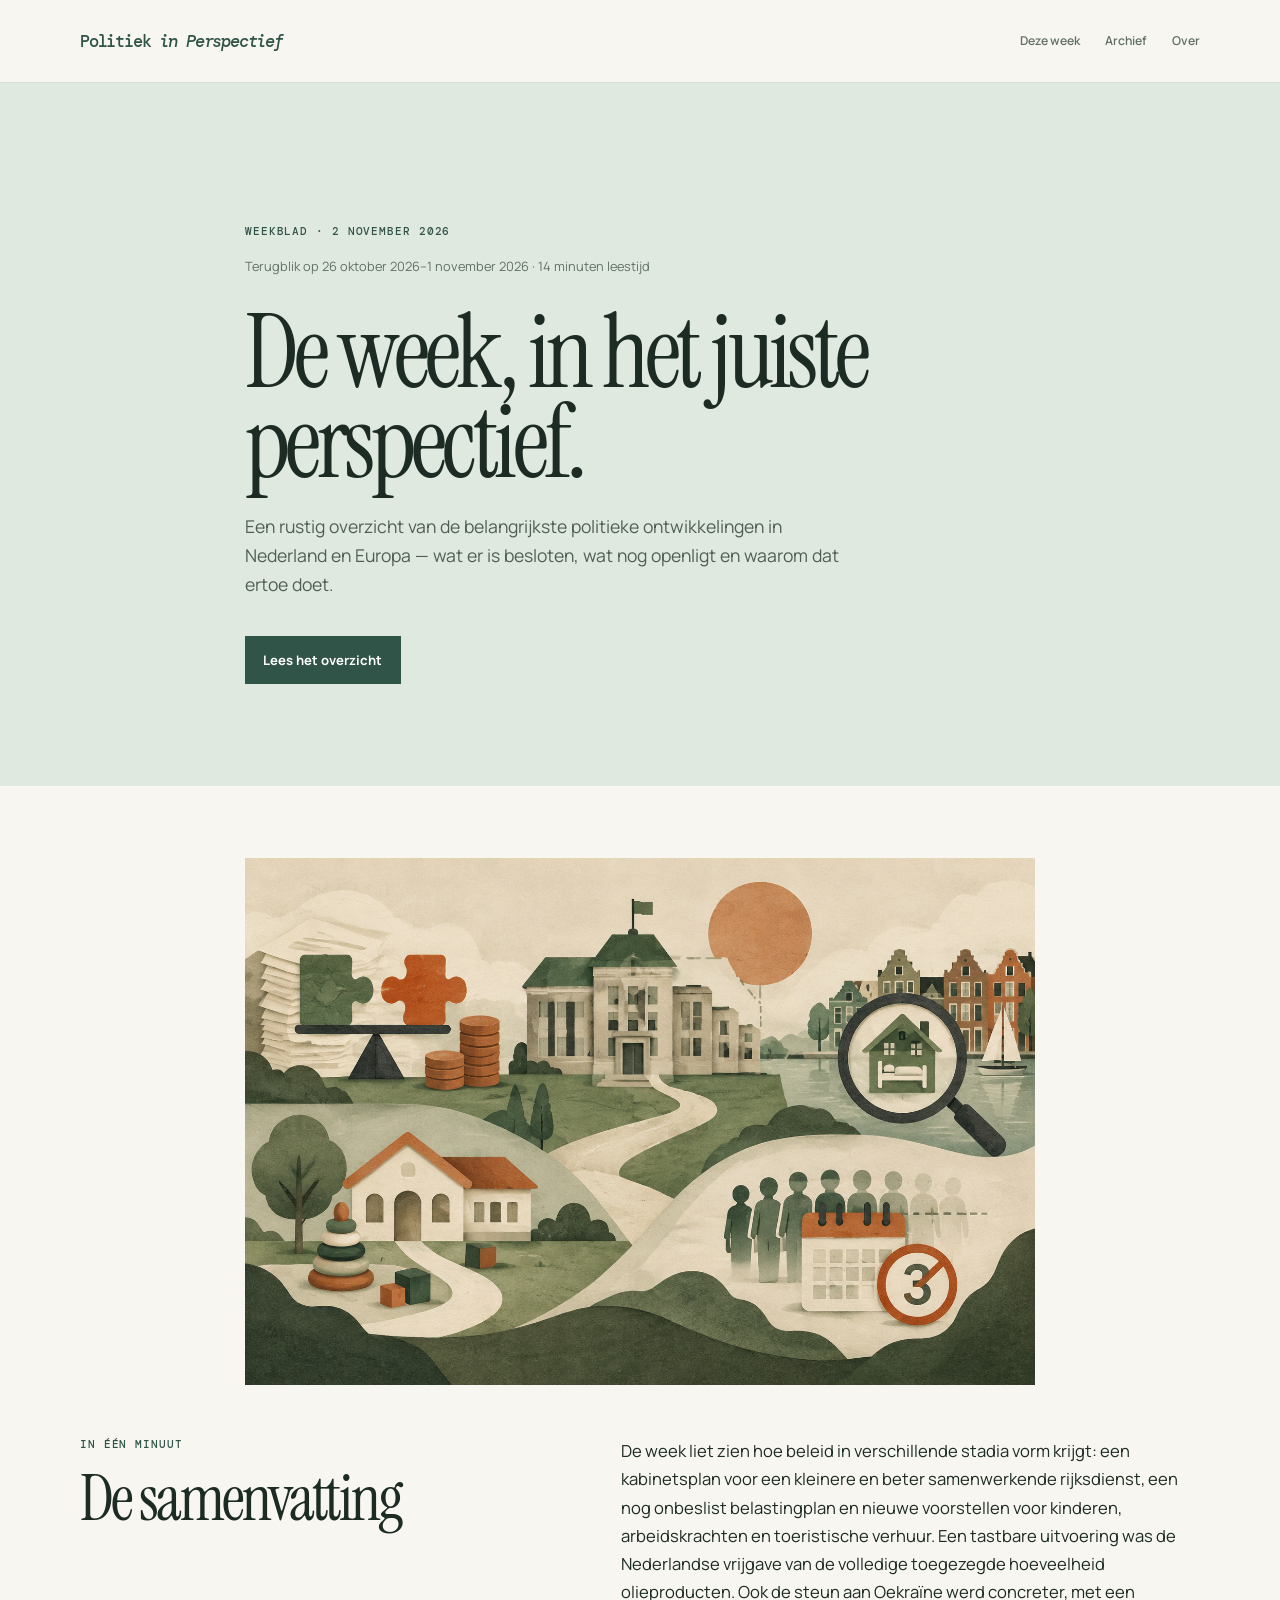
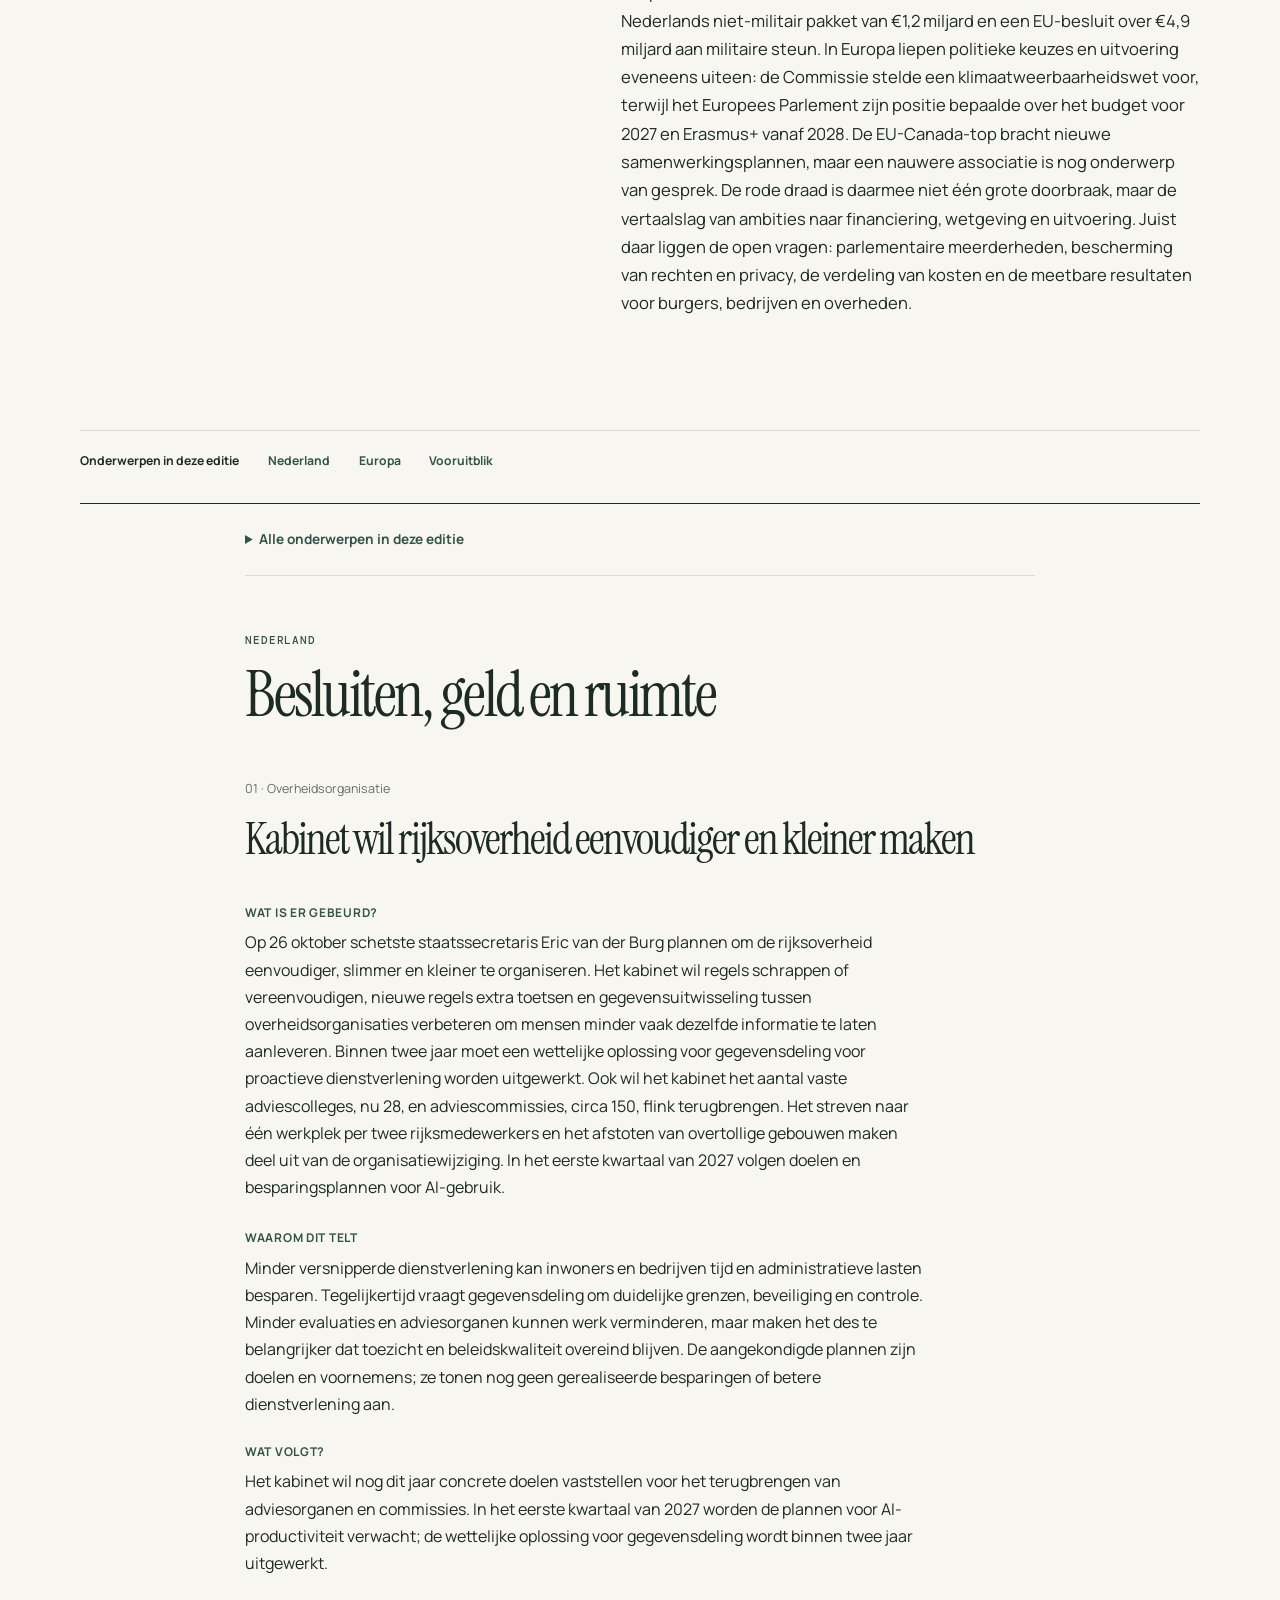
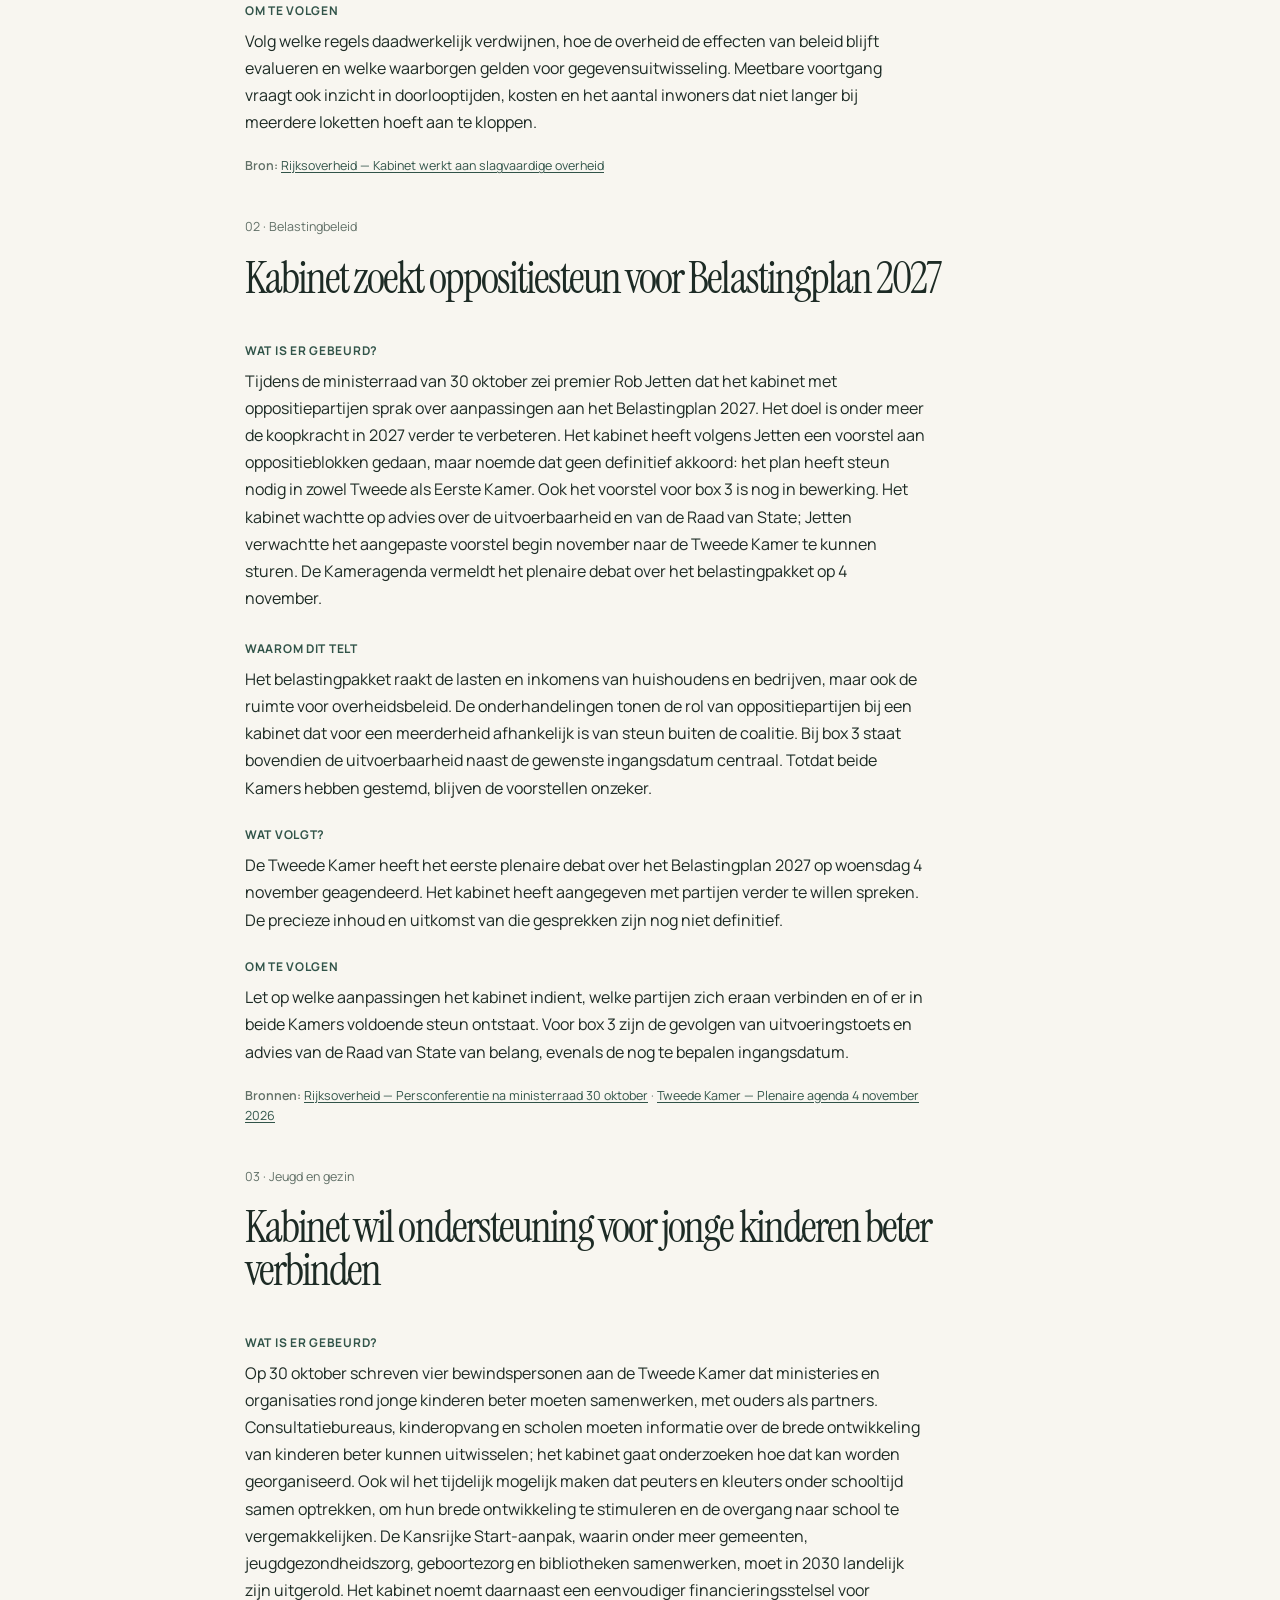
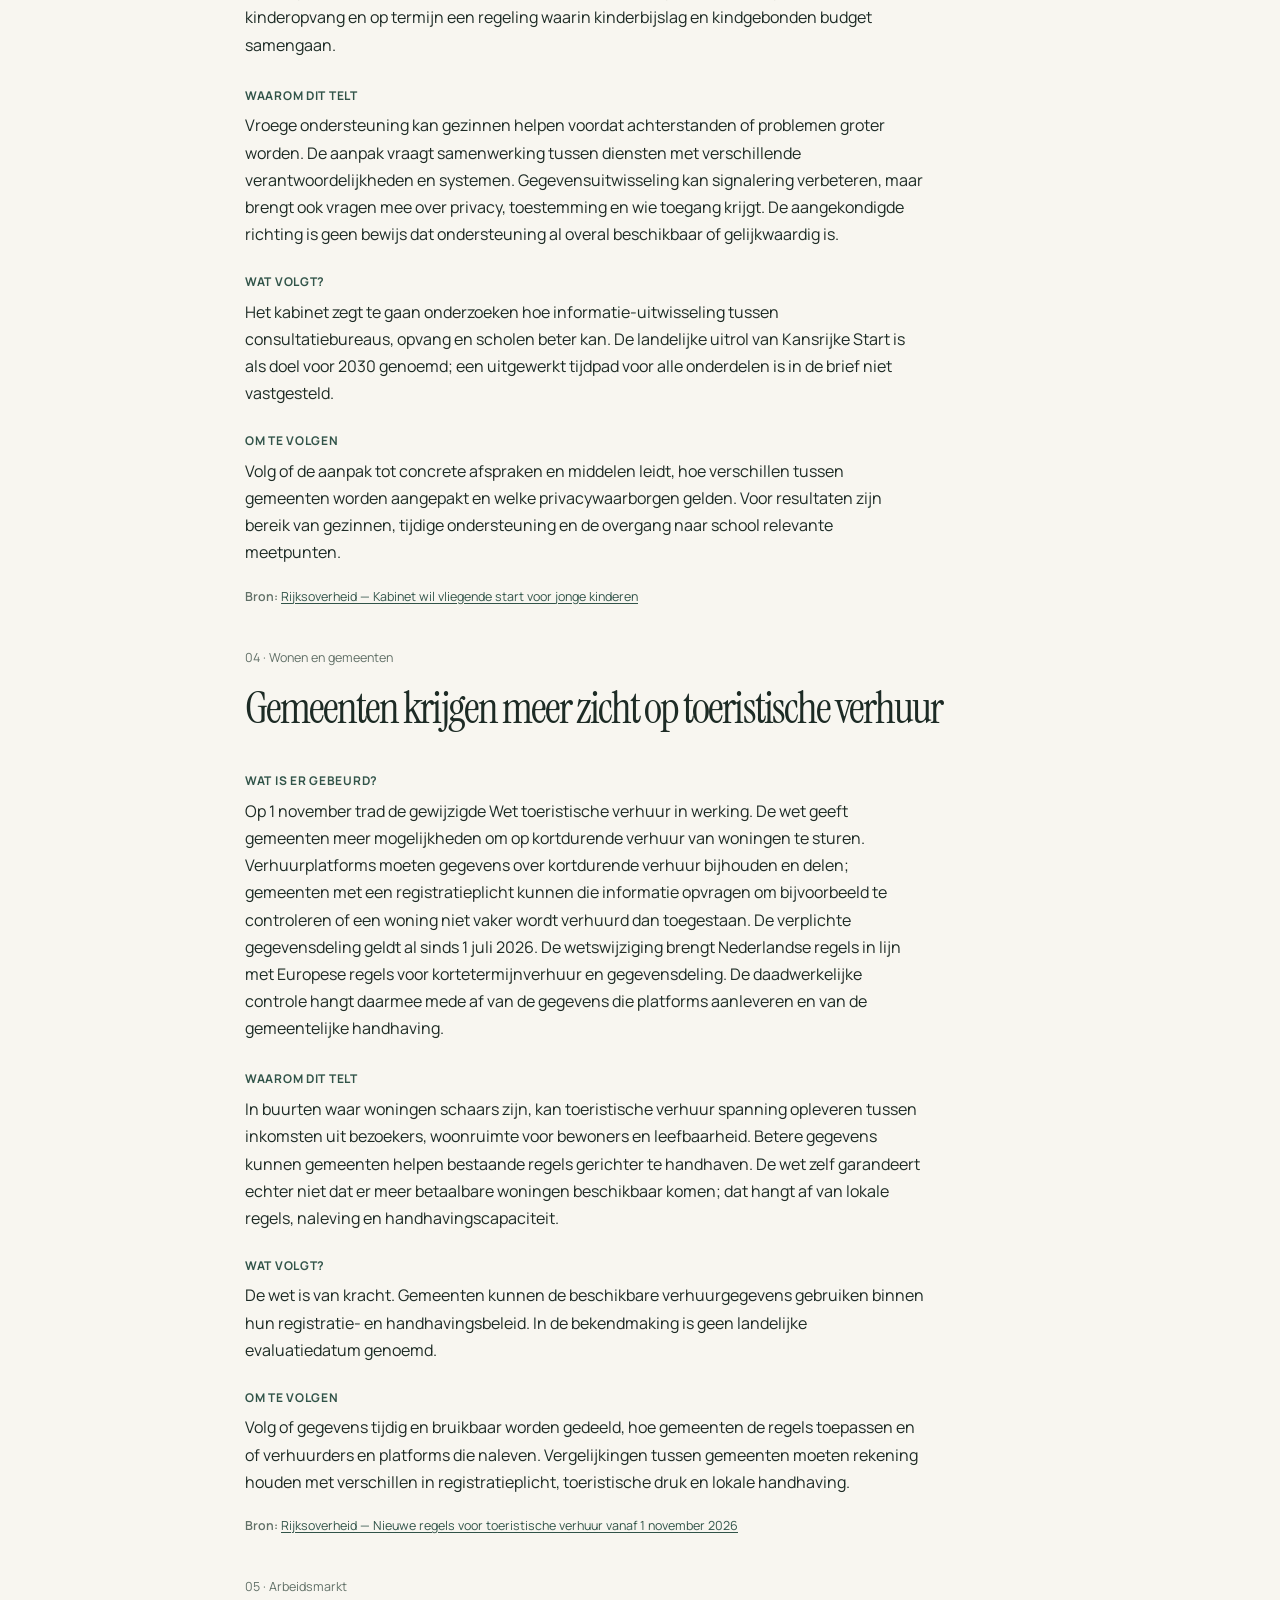
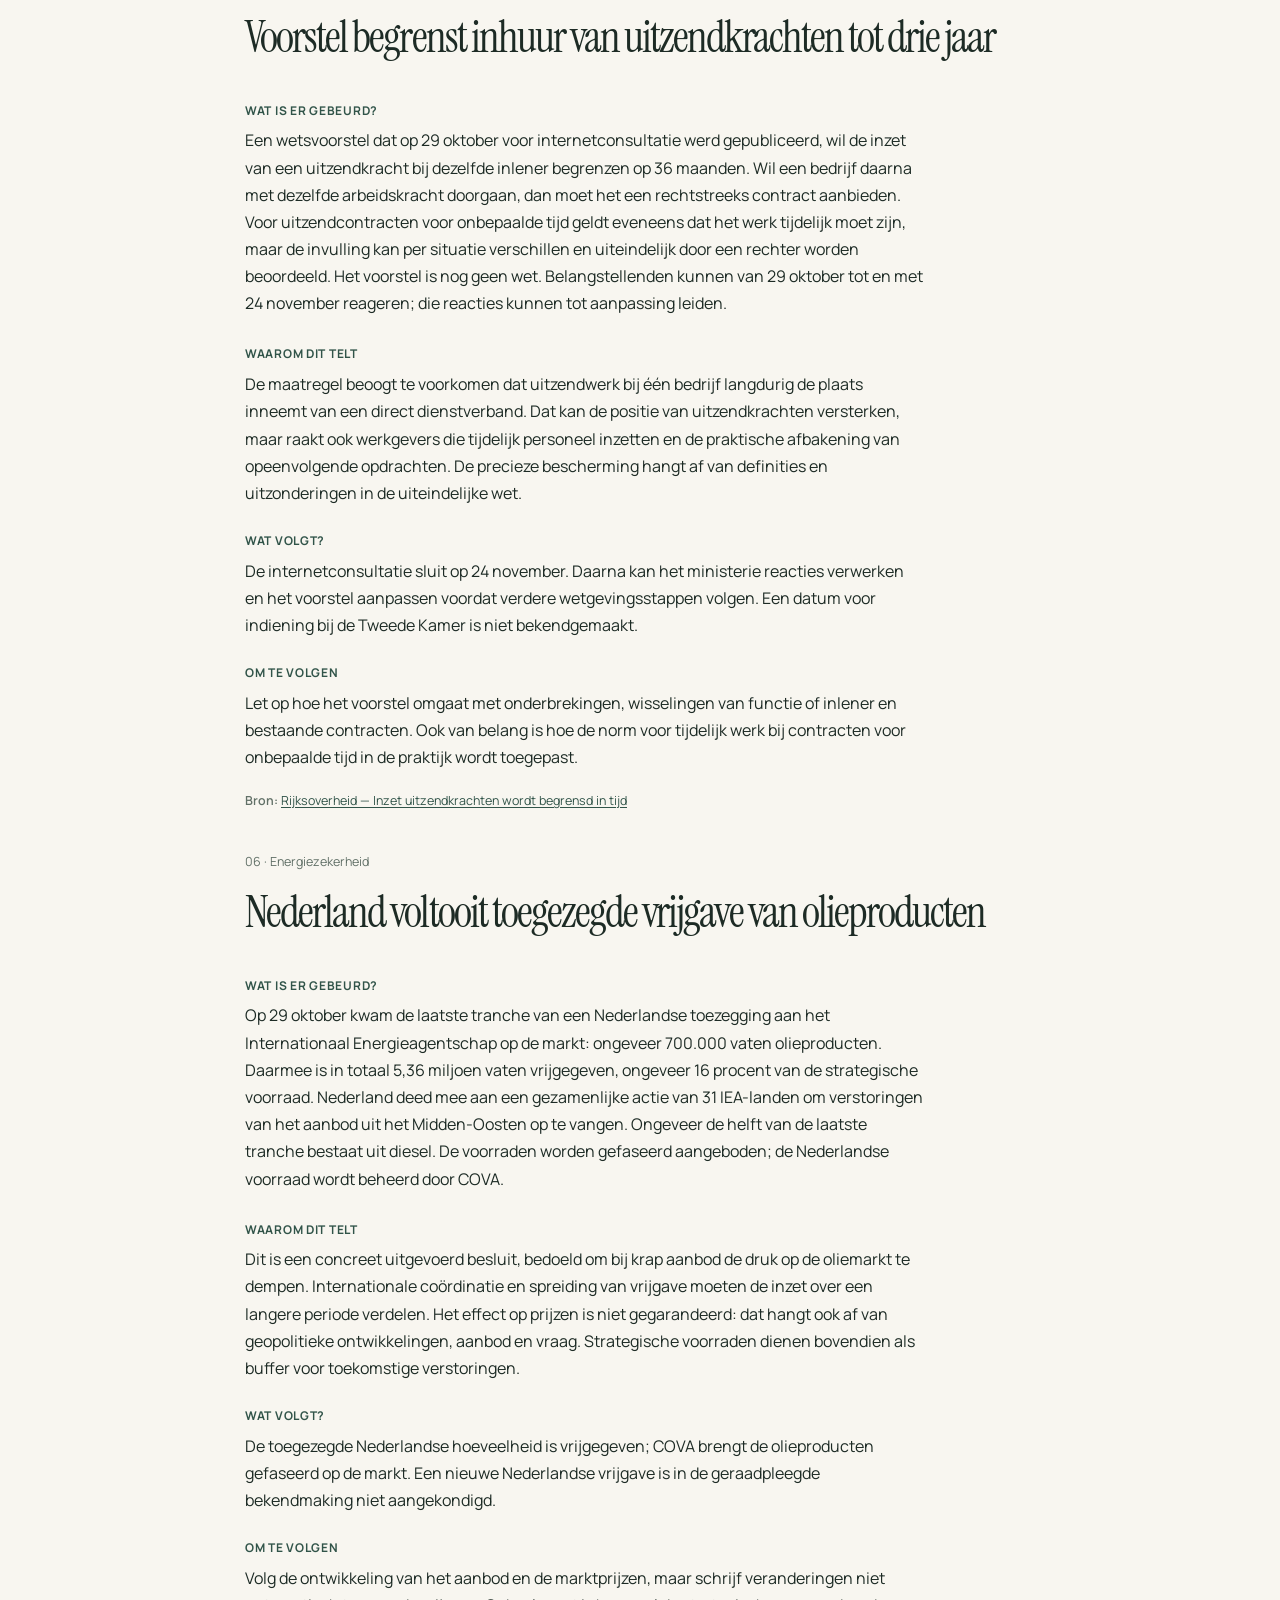
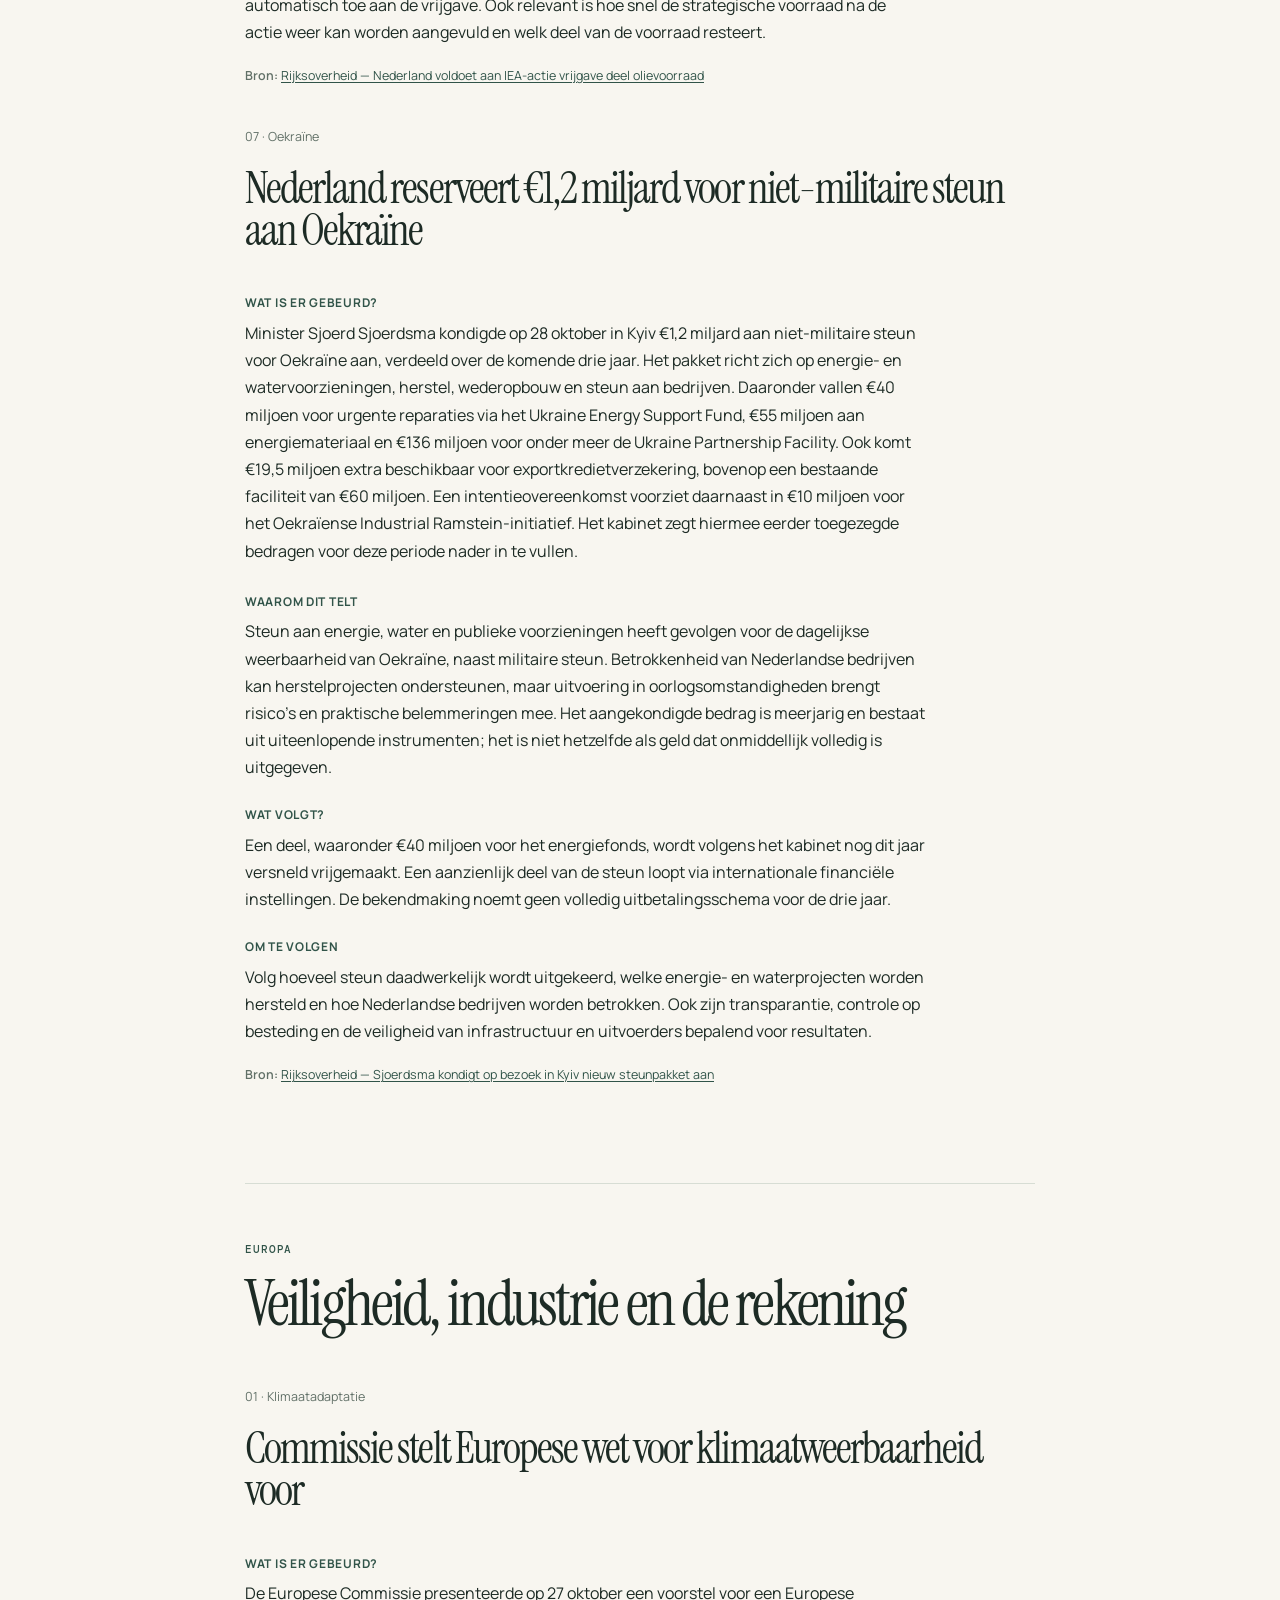
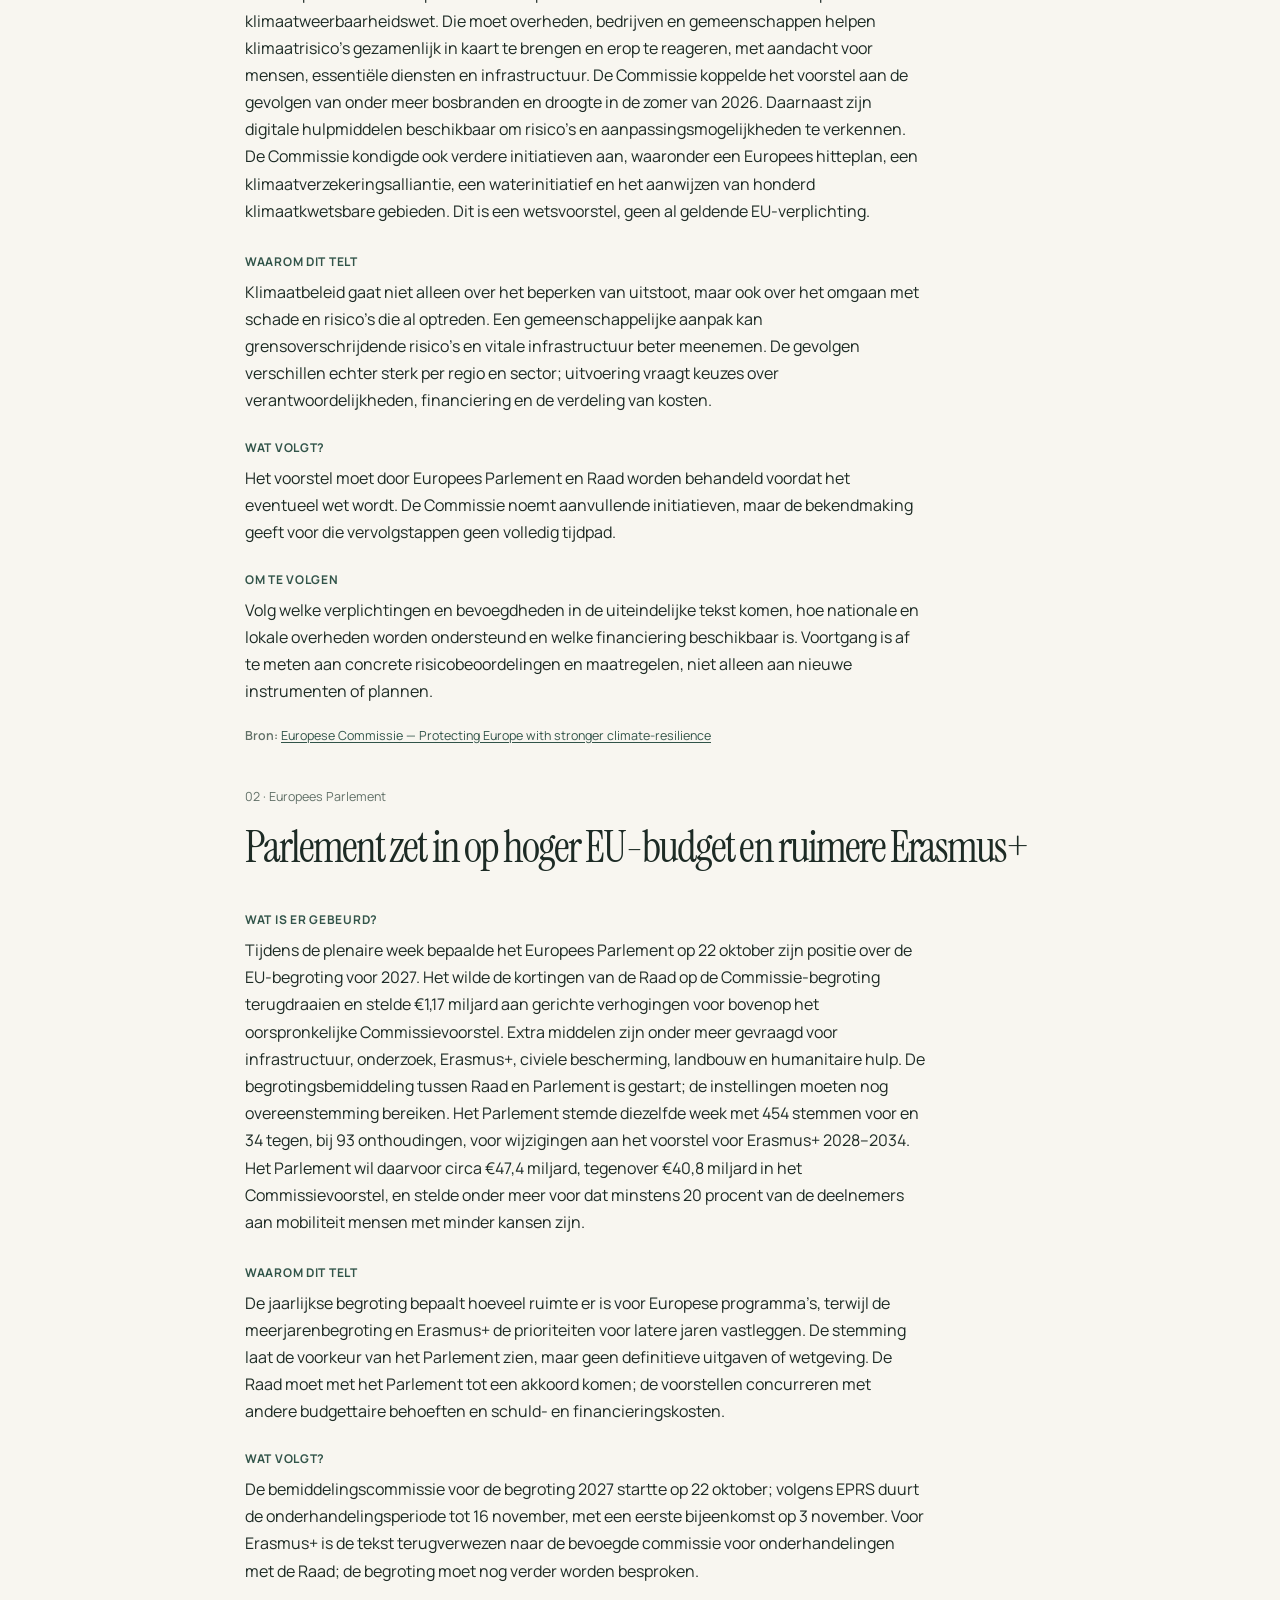
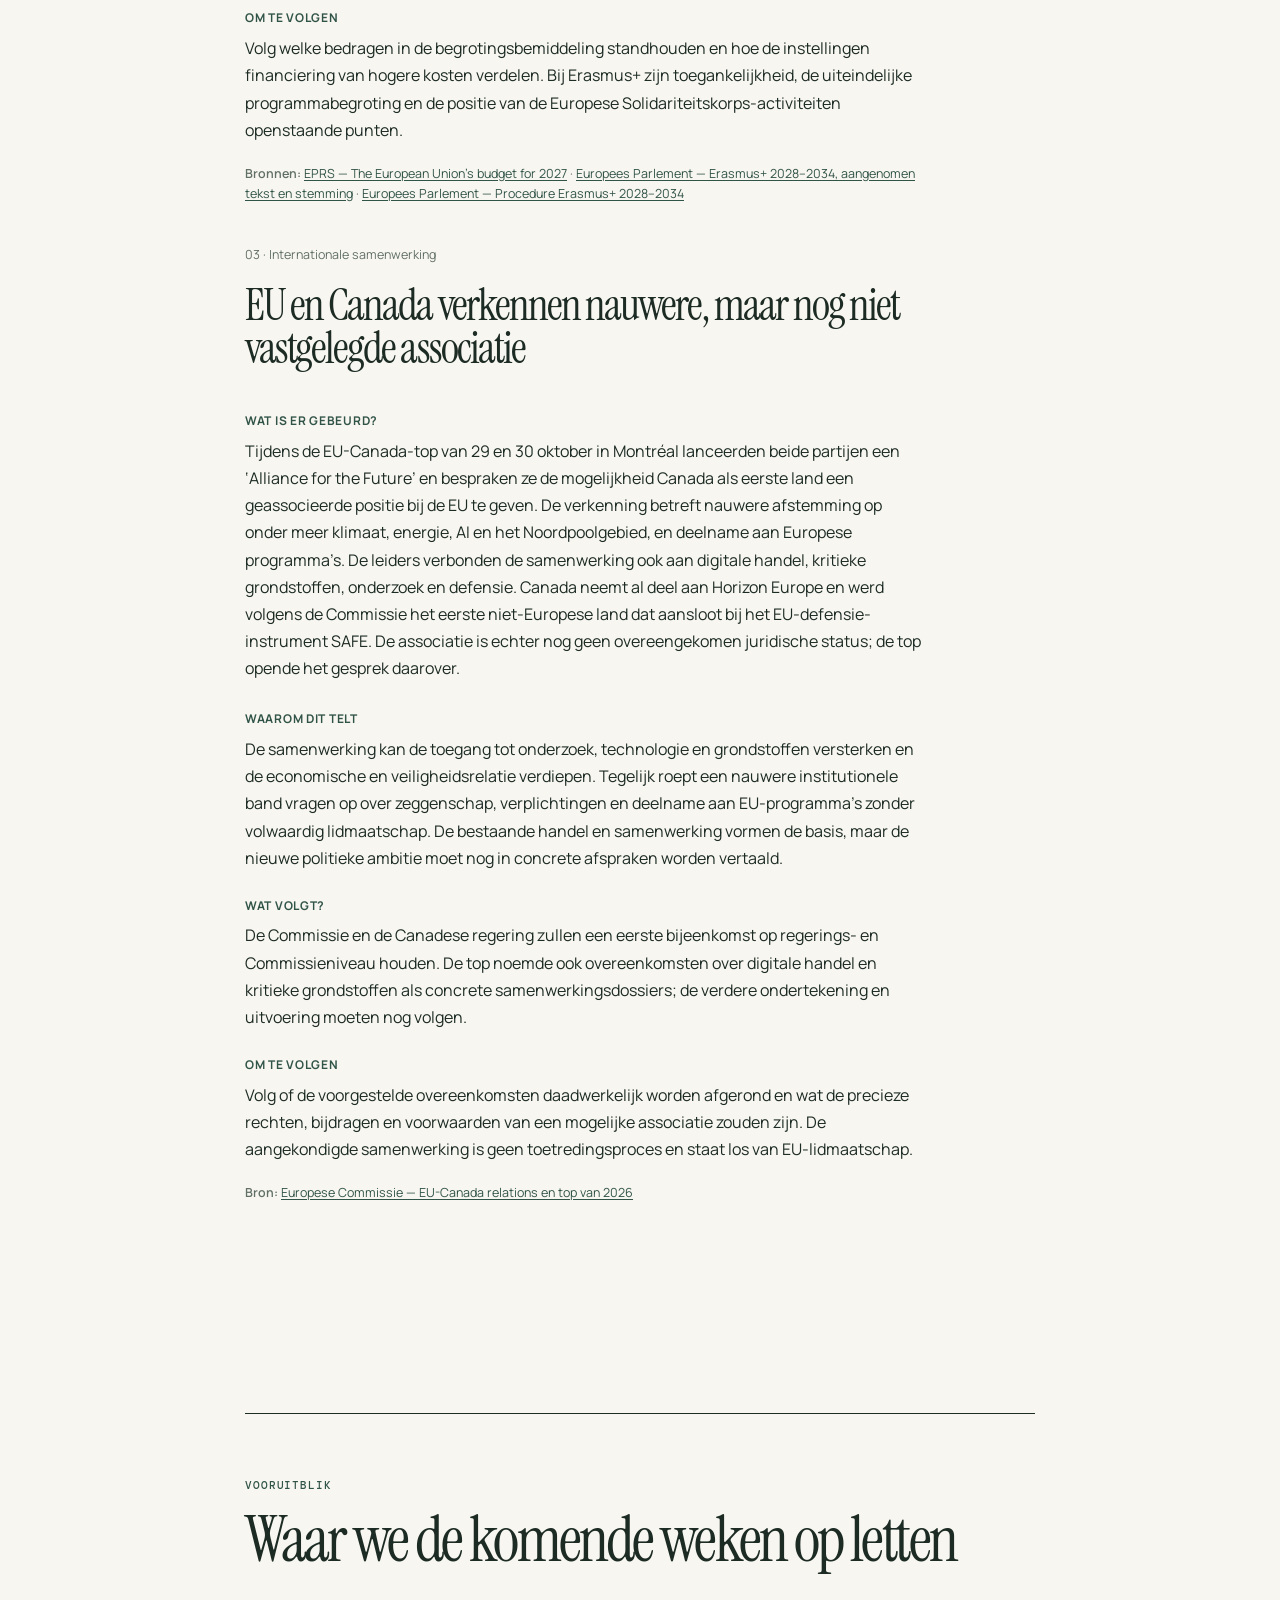
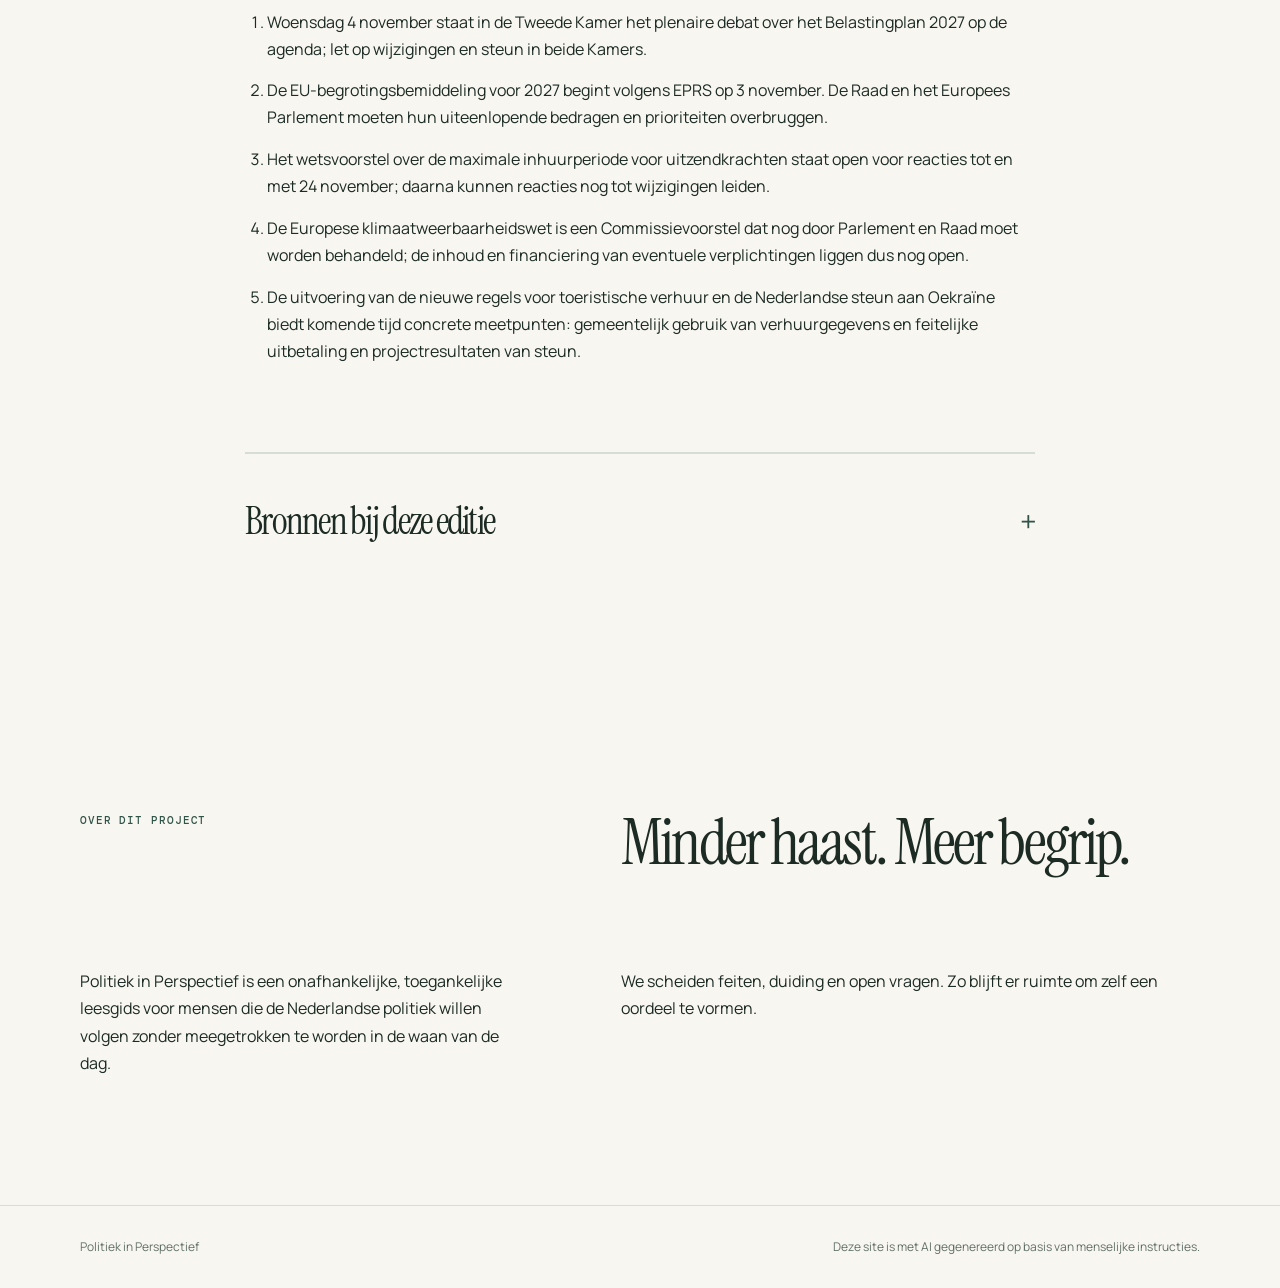
==== commit 5f78d8ae: "Publiceer weekeditie 2026-11-02" ====
--- a/index.html
+++ b/index.html
@@ -1,33 +1,78 @@
 <!doctype html>
-<html lang="nl"><head><meta charset="utf-8"><meta name="viewport" content="width=device-width, initial-scale=1"><meta name="description" content="Wekelijkse politieke context van 19 oktober 2026–25 oktober 2026."><title>Weekblad 19 oktober 2026–25 oktober 2026 — Politiek in Perspectief</title><link rel="stylesheet" href="assets/styles.css"></head>
+<html lang="nl"><head><meta charset="utf-8"><meta name="viewport" content="width=device-width, initial-scale=1"><meta name="description" content="Wekelijkse politieke context van 26 oktober 2026–1 november 2026."><title>Weekblad 26 oktober 2026–1 november 2026 — Politiek in Perspectief</title><link rel="stylesheet" href="assets/styles.css"></head>
 <body><a class="skip-link" href="#inhoud">Direct naar de inhoud</a><header class="site-header"><div class="shell header-inner"><a class="wordmark" href="index.html">Politiek <span>in Perspectief</span></a><nav aria-label="Hoofdnavigatie"><a href="index.html">Deze week</a><a href="archief.html">Archief</a><a href="#over">Over</a></nav></div></header>
-<main id="inhoud"><section class="hero"><div class="shell hero-inner"><p class="eyebrow">WEEKBLAD · 26 OKTOBER 2026</p><p class="edition-meta">Terugblik op 19 oktober 2026–25 oktober 2026 · 9 minuten leestijd</p><h1>De week, in het juiste perspectief.</h1><p class="intro">Een rustig overzicht van de belangrijkste politieke ontwikkelingen in Nederland en Europa — wat er is besloten, wat nog openligt en waarom dat ertoe doet.</p><a class="button" href="#samenvatting">Lees het overzicht</a></div></section>
-<figure class="edition-illustration shell"><img src="assets/edities/2026-10-25.webp" alt="Abstracte redactionele illustratie bij de politieke week van 19 oktober 2026–25 oktober 2026." width="1536" height="1024"></figure>
-<section class="brief shell" id="samenvatting"><div class="brief-label"><p class="eyebrow">IN ÉÉN MINUUT</p><h2>De samenvatting</h2></div><div class="brief-copy"><p>De week laat zien hoe politieke keuzes botsen met uitvoering en betaalbaarheid. In Nederland blijkt het beoogde renteplafond voor studieleningen fors duurder dan het daarvoor gereserveerde bedrag; de minister wil alternatieven met de Kamer bespreken. Tegelijk werden overheidswebsites tijdelijk uit voorzorg offline gehaald na ernstige PHP-kwetsbaarheden, waarna beveiligingsupdates beschikbaar kwamen. In Europa zetten Raad en Parlement stappen die uiteenlopen van voorlopige afspraken tot onderhandelingsmandaten: voor eenvoudiger regels voor biologische producten, een aanpassing van de koolstofmarkt en een nieuwe vennootschapsvorm voor bedrijven die grensoverschrijdend willen groeien. Ook de Raad legde een positie vast over digitale regels, maar onderhandelingen met het Parlement moeten nog beginnen. Bij landbouwregels voor na 2027 blijft bovendien de financiële verdeling open. De rode draad is dus niet alleen vereenvoudiging of nieuwe bescherming, maar de vraag of afspraken betaalbaar, uitvoerbaar en controleerbaar worden. Voor Nederlandse studenten, ondernemers, boeren en consumenten hangen de gevolgen af van parlementaire keuzes en verdere uitwerking.</p></div></section>
+<main id="inhoud"><section class="hero"><div class="shell hero-inner"><p class="eyebrow">WEEKBLAD · 2 NOVEMBER 2026</p><p class="edition-meta">Terugblik op 26 oktober 2026–1 november 2026 · 14 minuten leestijd</p><h1>De week, in het juiste perspectief.</h1><p class="intro">Een rustig overzicht van de belangrijkste politieke ontwikkelingen in Nederland en Europa — wat er is besloten, wat nog openligt en waarom dat ertoe doet.</p><a class="button" href="#samenvatting">Lees het overzicht</a></div></section>
+<figure class="edition-illustration shell"><img src="assets/edities/2026-11-01.webp" alt="Abstracte redactionele illustratie bij de politieke week van 26 oktober 2026–1 november 2026." width="1536" height="1024"></figure>
+<section class="brief shell" id="samenvatting"><div class="brief-label"><p class="eyebrow">IN ÉÉN MINUUT</p><h2>De samenvatting</h2></div><div class="brief-copy"><p>De week liet zien hoe beleid in verschillende stadia vorm krijgt: een kabinetsplan voor een kleinere en beter samenwerkende rijksdienst, een nog onbeslist belastingplan en nieuwe voorstellen voor kinderen, arbeidskrachten en toeristische verhuur. Een tastbare uitvoering was de Nederlandse vrijgave van de volledige toegezegde hoeveelheid olieproducten. Ook de steun aan Oekraïne werd concreter, met een Nederlands niet-militair pakket van €1,2 miljard en een EU-besluit over €4,9 miljard aan militaire steun. In Europa liepen politieke keuzes en uitvoering eveneens uiteen: de Commissie stelde een klimaatweerbaarheidswet voor, terwijl het Europees Parlement zijn positie bepaalde over het budget voor 2027 en Erasmus+ vanaf 2028. De EU-Canada-top bracht nieuwe samenwerkingsplannen, maar een nauwere associatie is nog onderwerp van gesprek. De rode draad is daarmee niet één grote doorbraak, maar de vertaalslag van ambities naar financiering, wetgeving en uitvoering. Juist daar liggen de open vragen: parlementaire meerderheden, bescherming van rechten en privacy, de verdeling van kosten en de meetbare resultaten voor burgers, bedrijven en overheden.</p></div></section>
 <nav class="edition-nav shell" aria-label="Onderwerpen in deze editie"><p>Onderwerpen in deze editie</p><a href="#nederland">Nederland</a><a href="#europa">Europa</a><a href="#vooruitblik">Vooruitblik</a></nav>
-<details class="edition-contents shell"><summary>Alle onderwerpen in deze editie</summary><ol><li><a href="#nederland-1">Renteplafond studieleningen blijkt veel duurder dan gereserveerd</a></li><li><a href="#nederland-2">Overheidswebsites tijdelijk offline na kritieke PHP-kwetsbaarheden</a></li><li><a href="#europa-1">Raad wil digitale regels vereenvoudigen; positie Parlement volgt nog</a></li><li><a href="#europa-2">Voorlopig akkoord moet biologische regels verduidelijken</a></li><li><a href="#europa-3">EU-instellingen spreken hogere buffer af voor uitstootrechten</a></li><li><a href="#europa-4">Raad steunt EU Inc. als extra vennootschapsregime</a></li><li><a href="#europa-5">Raad zet eerste stap richting landbouwregels na 2027</a></li></ol></details>
+<details class="edition-contents shell"><summary>Alle onderwerpen in deze editie</summary><ol><li><a href="#nederland-1">Kabinet wil rijksoverheid eenvoudiger en kleiner maken</a></li><li><a href="#nederland-2">Kabinet zoekt oppositiesteun voor Belastingplan 2027</a></li><li><a href="#nederland-3">Kabinet wil ondersteuning voor jonge kinderen beter verbinden</a></li><li><a href="#nederland-4">Gemeenten krijgen meer zicht op toeristische verhuur</a></li><li><a href="#nederland-5">Voorstel begrenst inhuur van uitzendkrachten tot drie jaar</a></li><li><a href="#nederland-6">Nederland voltooit toegezegde vrijgave van olieproducten</a></li><li><a href="#nederland-7">Nederland reserveert €1,2 miljard voor niet-militaire steun aan Oekraïne</a></li><li><a href="#europa-1">Commissie stelt Europese wet voor klimaatweerbaarheid voor</a></li><li><a href="#europa-2">Parlement zet in op hoger EU-budget en ruimere Erasmus+</a></li><li><a href="#europa-3">EU en Canada verkennen nauwere, maar nog niet vastgelegde associatie</a></li></ol></details>
 
   <section class="news-section" id="nederland">
     <div class="section-inner">
       <p class="eyebrow">NEDERLAND</p>
       <h2>Besluiten, geld en ruimte</h2>
       <article class="news-item" id="nederland-1">
-        <p class="news-meta">01 · Onderwijs en financiën</p>
-        <h3>Renteplafond studieleningen blijkt veel duurder dan gereserveerd</h3>
-        <div class="story-body"><h4>Wat is er gebeurd?</h4><p class="news-copy">Minister van Onderwijs, Cultuur en Wetenschap Letschert meldde op 22 oktober dat het voorgestelde renteplafond van 2,5% voor studieleningen minimaal €160 miljoen per jaar zou kosten. In het coalitieakkoord was daarvoor €40 miljoen per jaar gereserveerd; volgens het ministerie is dus minstens €120 miljoen extra nodig. De langetermijnrente, waaraan de rente op studieleningen is gekoppeld, steeg volgens de minister van 2,7% naar 3,3%. Het ministerie onderzocht ook een vaste rentekorting en een bewegend plafond, maar die alternatieven zouden geen substantieel effect hebben voor (oud-)studenten.</p></div>
-        <div class="question"><h4>Waarom dit telt</h4><p>Een plafond kan studenten en oud-studenten beschermen tegen stijgende lasten, maar de kosten komen binnen de OCW-begroting terecht. De minister waarschuwt dat die onzekerheid kan doorwerken naar andere onderwijs- of onderzoeksuitgaven. De politieke afweging gaat daarmee zowel over de voorspelbaarheid van studieschulden als over de verdeling van schaarse middelen.</p></div>
-        <div class="story-follow-up"><h4>Wat volgt?</h4><p>De minister wil de bevindingen en mogelijke alternatieven bespreken tijdens de behandeling van de OCW-begroting op 27 en 29 oktober. Dat zijn geplande Kamerdebatten; er is nog geen nieuw besluit over het plafond aangekondigd.</p></div>
-        <div class="story-follow-up"><h4>Om te volgen</h4><p>Volg of de Kamer om aanvullende dekking vraagt, het voorstel aanpast of binnen de bestaande reservering een andere route zoekt. De uiteindelijke kosten blijven bovendien afhankelijk van de renteontwikkeling; de geraamde €160 miljoen is volgens het ministerie een minimum bij de huidige omstandigheden.</p></div>
-        <p class="article-sources"><span>Bron:</span> <a href="https://www.rijksoverheid.nl/actueel/nieuws/2026/10/22/renteplafond-studieleningen-duurder-en-risicovol-minister-in-gesprek-met-parlement" rel="noopener noreferrer">Rijksoverheid – Renteplafond studieleningen</a></p>
+        <p class="news-meta">01 · Overheidsorganisatie</p>
+        <h3>Kabinet wil rijksoverheid eenvoudiger en kleiner maken</h3>
+        <div class="story-body"><h4>Wat is er gebeurd?</h4><p class="news-copy">Op 26 oktober schetste staatssecretaris Eric van der Burg plannen om de rijksoverheid eenvoudiger, slimmer en kleiner te organiseren. Het kabinet wil regels schrappen of vereenvoudigen, nieuwe regels extra toetsen en gegevensuitwisseling tussen overheidsorganisaties verbeteren om mensen minder vaak dezelfde informatie te laten aanleveren. Binnen twee jaar moet een wettelijke oplossing voor gegevensdeling voor proactieve dienstverlening worden uitgewerkt. Ook wil het kabinet het aantal vaste adviescolleges, nu 28, en adviescommissies, circa 150, flink terugbrengen. Het streven naar één werkplek per twee rijksmedewerkers en het afstoten van overtollige gebouwen maken deel uit van de organisatiewijziging. In het eerste kwartaal van 2027 volgen doelen en besparingsplannen voor AI-gebruik.</p></div>
+        <div class="question"><h4>Waarom dit telt</h4><p>Minder versnipperde dienstverlening kan inwoners en bedrijven tijd en administratieve lasten besparen. Tegelijkertijd vraagt gegevensdeling om duidelijke grenzen, beveiliging en controle. Minder evaluaties en adviesorganen kunnen werk verminderen, maar maken het des te belangrijker dat toezicht en beleidskwaliteit overeind blijven. De aangekondigde plannen zijn doelen en voornemens; ze tonen nog geen gerealiseerde besparingen of betere dienstverlening aan.</p></div>
+        <div class="story-follow-up"><h4>Wat volgt?</h4><p>Het kabinet wil nog dit jaar concrete doelen vaststellen voor het terugbrengen van adviesorganen en commissies. In het eerste kwartaal van 2027 worden de plannen voor AI-productiviteit verwacht; de wettelijke oplossing voor gegevensdeling wordt binnen twee jaar uitgewerkt.</p></div>
+        <div class="story-follow-up"><h4>Om te volgen</h4><p>Volg welke regels daadwerkelijk verdwijnen, hoe de overheid de effecten van beleid blijft evalueren en welke waarborgen gelden voor gegevensuitwisseling. Meetbare voortgang vraagt ook inzicht in doorlooptijden, kosten en het aantal inwoners dat niet langer bij meerdere loketten hoeft aan te kloppen.</p></div>
+        <p class="article-sources"><span>Bron:</span> <a href="https://www.rijksoverheid.nl/actueel/nieuws/2026/10/26/kabinet-werkt-aan-slagvaardige-overheid-eenvoudiger-slimmer-en-kleiner" rel="noopener noreferrer">Rijksoverheid — Kabinet werkt aan slagvaardige overheid</a></p>
       </article>
 <article class="news-item" id="nederland-2">
-        <p class="news-meta">02 · Digitale overheid</p>
-        <h3>Overheidswebsites tijdelijk offline na kritieke PHP-kwetsbaarheden</h3>
-        <div class="story-body"><h4>Wat is er gebeurd?</h4><p class="news-copy">Op woensdag 21 oktober zijn meerdere Nederlandse overheidswebsites uit voorzorg offline gehaald nadat het Nationaal Cyber Security Centrum twee kritieke kwetsbaarheden in PHP meldde. De risico’s betroffen systemen die PHP gebruikten; onder meer Overheid.nl, MijnOverheid.nl, DigiD en de NCSC-website werden tijdelijk onbereikbaar. Het NCSC meldde op dat moment geen aanwijzingen voor actief misbruik. Later die dag kwamen beveiligingsupdates beschikbaar. De Rijksoverheid benadrukte dat een groot deel van haar websites, waaronder Rijksoverheid.nl, geen PHP gebruikt en dus niet door deze kwetsbaarheid werd geraakt.</p></div>
-        <div class="question"><h4>Waarom dit telt</h4><p>De episode toont de spanning tussen digitale beschikbaarheid van publieke diensten en voorzorg bij een potentieel ernstige kwetsbaarheid. Tijdelijk offline gaan beperkt blootstelling, maar kan ook burgers en organisaties hinderen die afhankelijk zijn van overheidsinformatie of digitale toegang. De situatie onderstreept eveneens hoe publieke dienstverlening afhankelijk kan zijn van softwarecomponenten die breed worden gebruikt.</p></div>
-        <div class="story-follow-up"><h4>Wat volgt?</h4><p>Het NCSC adviseerde de updates zo snel mogelijk te installeren en systemen afzonderlijk op risico te beoordelen. De waarschuwing en beschikbare patches zijn bekend; de geraadpleegde berichtgeving geeft geen volledig overzicht van wanneer elke afzonderlijke website weer online kwam.</p></div>
-        <div class="story-follow-up"><h4>Om te volgen</h4><p>Belangrijk is of organisaties kwetsbare of niet meer ondersteunde PHP-versies tijdig hebben bijgewerkt en hoe lang publieke diensten eventueel beperkt beschikbaar bleven. De aanvankelijke melding dat actief misbruik niet was waargenomen, is geen garantie dat er later geen incidenten zijn vastgesteld.</p></div>
-        <p class="article-sources"><span>Bronnen:</span> <a href="https://www.rijksoverheid.nl/actueel/nieuws/2026/10/21/aantal-websites-rijksoverheid-preventief-offline-na-kwetsbaarheden-php" rel="noopener noreferrer">Rijksoverheid – Websites preventief offline</a><span aria-hidden="true"> · </span><a href="https://www.rijksoverheid.nl/actueel/nieuws/2026/10/21/ncsc-ernstige-kwetsbaarheden-in-php" rel="noopener noreferrer">Rijksoverheid / NCSC – Ernstige kwetsbaarheden in PHP</a></p>
+        <p class="news-meta">02 · Belastingbeleid</p>
+        <h3>Kabinet zoekt oppositiesteun voor Belastingplan 2027</h3>
+        <div class="story-body"><h4>Wat is er gebeurd?</h4><p class="news-copy">Tijdens de ministerraad van 30 oktober zei premier Rob Jetten dat het kabinet met oppositiepartijen sprak over aanpassingen aan het Belastingplan 2027. Het doel is onder meer de koopkracht in 2027 verder te verbeteren. Het kabinet heeft volgens Jetten een voorstel aan oppositieblokken gedaan, maar noemde dat geen definitief akkoord: het plan heeft steun nodig in zowel Tweede als Eerste Kamer. Ook het voorstel voor box 3 is nog in bewerking. Het kabinet wachtte op advies over de uitvoerbaarheid en van de Raad van State; Jetten verwachtte het aangepaste voorstel begin november naar de Tweede Kamer te kunnen sturen. De Kameragenda vermeldt het plenaire debat over het belastingpakket op 4 november.</p></div>
+        <div class="question"><h4>Waarom dit telt</h4><p>Het belastingpakket raakt de lasten en inkomens van huishoudens en bedrijven, maar ook de ruimte voor overheidsbeleid. De onderhandelingen tonen de rol van oppositiepartijen bij een kabinet dat voor een meerderheid afhankelijk is van steun buiten de coalitie. Bij box 3 staat bovendien de uitvoerbaarheid naast de gewenste ingangsdatum centraal. Totdat beide Kamers hebben gestemd, blijven de voorstellen onzeker.</p></div>
+        <div class="story-follow-up"><h4>Wat volgt?</h4><p>De Tweede Kamer heeft het eerste plenaire debat over het Belastingplan 2027 op woensdag 4 november geagendeerd. Het kabinet heeft aangegeven met partijen verder te willen spreken. De precieze inhoud en uitkomst van die gesprekken zijn nog niet definitief.</p></div>
+        <div class="story-follow-up"><h4>Om te volgen</h4><p>Let op welke aanpassingen het kabinet indient, welke partijen zich eraan verbinden en of er in beide Kamers voldoende steun ontstaat. Voor box 3 zijn de gevolgen van uitvoeringstoets en advies van de Raad van State van belang, evenals de nog te bepalen ingangsdatum.</p></div>
+        <p class="article-sources"><span>Bronnen:</span> <a href="https://www.rijksoverheid.nl/documenten/2026/10/30/letterlijke-tekst-persconferentie-na-ministerraad-30-oktober-2026" rel="noopener noreferrer">Rijksoverheid — Persconferentie na ministerraad 30 oktober</a><span aria-hidden="true"> · </span><a href="https://www.tweedekamer.nl/debat_en_vergadering/plenaire_vergaderingen?fromdate=04%2F11%2F2026&amp;todate=04%2F11%2F2026" rel="noopener noreferrer">Tweede Kamer — Plenaire agenda 4 november 2026</a></p>
+      </article>
+<article class="news-item" id="nederland-3">
+        <p class="news-meta">03 · Jeugd en gezin</p>
+        <h3>Kabinet wil ondersteuning voor jonge kinderen beter verbinden</h3>
+        <div class="story-body"><h4>Wat is er gebeurd?</h4><p class="news-copy">Op 30 oktober schreven vier bewindspersonen aan de Tweede Kamer dat ministeries en organisaties rond jonge kinderen beter moeten samenwerken, met ouders als partners. Consultatiebureaus, kinderopvang en scholen moeten informatie over de brede ontwikkeling van kinderen beter kunnen uitwisselen; het kabinet gaat onderzoeken hoe dat kan worden georganiseerd. Ook wil het tijdelijk mogelijk maken dat peuters en kleuters onder schooltijd samen optrekken, om hun brede ontwikkeling te stimuleren en de overgang naar school te vergemakkelijken. De Kansrijke Start-aanpak, waarin onder meer gemeenten, jeugdgezondheidszorg, geboortezorg en bibliotheken samenwerken, moet in 2030 landelijk zijn uitgerold. Het kabinet noemt daarnaast een eenvoudiger financieringsstelsel voor kinderopvang en op termijn een regeling waarin kinderbijslag en kindgebonden budget samengaan.</p></div>
+        <div class="question"><h4>Waarom dit telt</h4><p>Vroege ondersteuning kan gezinnen helpen voordat achterstanden of problemen groter worden. De aanpak vraagt samenwerking tussen diensten met verschillende verantwoordelijkheden en systemen. Gegevensuitwisseling kan signalering verbeteren, maar brengt ook vragen mee over privacy, toestemming en wie toegang krijgt. De aangekondigde richting is geen bewijs dat ondersteuning al overal beschikbaar of gelijkwaardig is.</p></div>
+        <div class="story-follow-up"><h4>Wat volgt?</h4><p>Het kabinet zegt te gaan onderzoeken hoe informatie-uitwisseling tussen consultatiebureaus, opvang en scholen beter kan. De landelijke uitrol van Kansrijke Start is als doel voor 2030 genoemd; een uitgewerkt tijdpad voor alle onderdelen is in de brief niet vastgesteld.</p></div>
+        <div class="story-follow-up"><h4>Om te volgen</h4><p>Volg of de aanpak tot concrete afspraken en middelen leidt, hoe verschillen tussen gemeenten worden aangepakt en welke privacywaarborgen gelden. Voor resultaten zijn bereik van gezinnen, tijdige ondersteuning en de overgang naar school relevante meetpunten.</p></div>
+        <p class="article-sources"><span>Bron:</span> <a href="https://www.rijksoverheid.nl/actueel/nieuws/2026/10/30/kabinet-wil-vliegende-start-voor-jonge-kinderen" rel="noopener noreferrer">Rijksoverheid — Kabinet wil vliegende start voor jonge kinderen</a></p>
+      </article>
+<article class="news-item" id="nederland-4">
+        <p class="news-meta">04 · Wonen en gemeenten</p>
+        <h3>Gemeenten krijgen meer zicht op toeristische verhuur</h3>
+        <div class="story-body"><h4>Wat is er gebeurd?</h4><p class="news-copy">Op 1 november trad de gewijzigde Wet toeristische verhuur in werking. De wet geeft gemeenten meer mogelijkheden om op kortdurende verhuur van woningen te sturen. Verhuurplatforms moeten gegevens over kortdurende verhuur bijhouden en delen; gemeenten met een registratieplicht kunnen die informatie opvragen om bijvoorbeeld te controleren of een woning niet vaker wordt verhuurd dan toegestaan. De verplichte gegevensdeling geldt al sinds 1 juli 2026. De wetswijziging brengt Nederlandse regels in lijn met Europese regels voor kortetermijnverhuur en gegevensdeling. De daadwerkelijke controle hangt daarmee mede af van de gegevens die platforms aanleveren en van de gemeentelijke handhaving.</p></div>
+        <div class="question"><h4>Waarom dit telt</h4><p>In buurten waar woningen schaars zijn, kan toeristische verhuur spanning opleveren tussen inkomsten uit bezoekers, woonruimte voor bewoners en leefbaarheid. Betere gegevens kunnen gemeenten helpen bestaande regels gerichter te handhaven. De wet zelf garandeert echter niet dat er meer betaalbare woningen beschikbaar komen; dat hangt af van lokale regels, naleving en handhavingscapaciteit.</p></div>
+        <div class="story-follow-up"><h4>Wat volgt?</h4><p>De wet is van kracht. Gemeenten kunnen de beschikbare verhuurgegevens gebruiken binnen hun registratie- en handhavingsbeleid. In de bekendmaking is geen landelijke evaluatiedatum genoemd.</p></div>
+        <div class="story-follow-up"><h4>Om te volgen</h4><p>Volg of gegevens tijdig en bruikbaar worden gedeeld, hoe gemeenten de regels toepassen en of verhuurders en platforms die naleven. Vergelijkingen tussen gemeenten moeten rekening houden met verschillen in registratieplicht, toeristische druk en lokale handhaving.</p></div>
+        <p class="article-sources"><span>Bron:</span> <a href="https://www.rijksoverheid.nl/actueel/nieuws/2026/10/29/nieuwe-regels-voor-toeristische-verhuur-vanaf-1-november-2026" rel="noopener noreferrer">Rijksoverheid — Nieuwe regels voor toeristische verhuur vanaf 1 november 2026</a></p>
+      </article>
+<article class="news-item" id="nederland-5">
+        <p class="news-meta">05 · Arbeidsmarkt</p>
+        <h3>Voorstel begrenst inhuur van uitzendkrachten tot drie jaar</h3>
+        <div class="story-body"><h4>Wat is er gebeurd?</h4><p class="news-copy">Een wetsvoorstel dat op 29 oktober voor internetconsultatie werd gepubliceerd, wil de inzet van een uitzendkracht bij dezelfde inlener begrenzen op 36 maanden. Wil een bedrijf daarna met dezelfde arbeidskracht doorgaan, dan moet het een rechtstreeks contract aanbieden. Voor uitzendcontracten voor onbepaalde tijd geldt eveneens dat het werk tijdelijk moet zijn, maar de invulling kan per situatie verschillen en uiteindelijk door een rechter worden beoordeeld. Het voorstel is nog geen wet. Belangstellenden kunnen van 29 oktober tot en met 24 november reageren; die reacties kunnen tot aanpassing leiden.</p></div>
+        <div class="question"><h4>Waarom dit telt</h4><p>De maatregel beoogt te voorkomen dat uitzendwerk bij één bedrijf langdurig de plaats inneemt van een direct dienstverband. Dat kan de positie van uitzendkrachten versterken, maar raakt ook werkgevers die tijdelijk personeel inzetten en de praktische afbakening van opeenvolgende opdrachten. De precieze bescherming hangt af van definities en uitzonderingen in de uiteindelijke wet.</p></div>
+        <div class="story-follow-up"><h4>Wat volgt?</h4><p>De internetconsultatie sluit op 24 november. Daarna kan het ministerie reacties verwerken en het voorstel aanpassen voordat verdere wetgevingsstappen volgen. Een datum voor indiening bij de Tweede Kamer is niet bekendgemaakt.</p></div>
+        <div class="story-follow-up"><h4>Om te volgen</h4><p>Let op hoe het voorstel omgaat met onderbrekingen, wisselingen van functie of inlener en bestaande contracten. Ook van belang is hoe de norm voor tijdelijk werk bij contracten voor onbepaalde tijd in de praktijk wordt toegepast.</p></div>
+        <p class="article-sources"><span>Bron:</span> <a href="https://www.rijksoverheid.nl/actueel/nieuws/2026/10/29/inzet-uitzendkrachten-wordt-begrensd-in-tijd" rel="noopener noreferrer">Rijksoverheid — Inzet uitzendkrachten wordt begrensd in tijd</a></p>
+      </article>
+<article class="news-item" id="nederland-6">
+        <p class="news-meta">06 · Energiezekerheid</p>
+        <h3>Nederland voltooit toegezegde vrijgave van olieproducten</h3>
+        <div class="story-body"><h4>Wat is er gebeurd?</h4><p class="news-copy">Op 29 oktober kwam de laatste tranche van een Nederlandse toezegging aan het Internationaal Energieagentschap op de markt: ongeveer 700.000 vaten olieproducten. Daarmee is in totaal 5,36 miljoen vaten vrijgegeven, ongeveer 16 procent van de strategische voorraad. Nederland deed mee aan een gezamenlijke actie van 31 IEA-landen om verstoringen van het aanbod uit het Midden-Oosten op te vangen. Ongeveer de helft van de laatste tranche bestaat uit diesel. De voorraden worden gefaseerd aangeboden; de Nederlandse voorraad wordt beheerd door COVA.</p></div>
+        <div class="question"><h4>Waarom dit telt</h4><p>Dit is een concreet uitgevoerd besluit, bedoeld om bij krap aanbod de druk op de oliemarkt te dempen. Internationale coördinatie en spreiding van vrijgave moeten de inzet over een langere periode verdelen. Het effect op prijzen is niet gegarandeerd: dat hangt ook af van geopolitieke ontwikkelingen, aanbod en vraag. Strategische voorraden dienen bovendien als buffer voor toekomstige verstoringen.</p></div>
+        <div class="story-follow-up"><h4>Wat volgt?</h4><p>De toegezegde Nederlandse hoeveelheid is vrijgegeven; COVA brengt de olieproducten gefaseerd op de markt. Een nieuwe Nederlandse vrijgave is in de geraadpleegde bekendmaking niet aangekondigd.</p></div>
+        <div class="story-follow-up"><h4>Om te volgen</h4><p>Volg de ontwikkeling van het aanbod en de marktprijzen, maar schrijf veranderingen niet automatisch toe aan de vrijgave. Ook relevant is hoe snel de strategische voorraad na de actie weer kan worden aangevuld en welk deel van de voorraad resteert.</p></div>
+        <p class="article-sources"><span>Bron:</span> <a href="https://www.rijksoverheid.nl/actueel/nieuws/2026/10/29/nederland-voldoet-aan-iea-actie-vrijgave-deel-olievoorraad" rel="noopener noreferrer">Rijksoverheid — Nederland voldoet aan IEA-actie vrijgave deel olievoorraad</a></p>
+      </article>
+<article class="news-item" id="nederland-7">
+        <p class="news-meta">07 · Oekraïne</p>
+        <h3>Nederland reserveert €1,2 miljard voor niet-militaire steun aan Oekraïne</h3>
+        <div class="story-body"><h4>Wat is er gebeurd?</h4><p class="news-copy">Minister Sjoerd Sjoerdsma kondigde op 28 oktober in Kyiv €1,2 miljard aan niet-militaire steun voor Oekraïne aan, verdeeld over de komende drie jaar. Het pakket richt zich op energie- en watervoorzieningen, herstel, wederopbouw en steun aan bedrijven. Daaronder vallen €40 miljoen voor urgente reparaties via het Ukraine Energy Support Fund, €55 miljoen aan energiemateriaal en €136 miljoen voor onder meer de Ukraine Partnership Facility. Ook komt €19,5 miljoen extra beschikbaar voor exportkredietverzekering, bovenop een bestaande faciliteit van €60 miljoen. Een intentieovereenkomst voorziet daarnaast in €10 miljoen voor het Oekraïense Industrial Ramstein-initiatief. Het kabinet zegt hiermee eerder toegezegde bedragen voor deze periode nader in te vullen.</p></div>
+        <div class="question"><h4>Waarom dit telt</h4><p>Steun aan energie, water en publieke voorzieningen heeft gevolgen voor de dagelijkse weerbaarheid van Oekraïne, naast militaire steun. Betrokkenheid van Nederlandse bedrijven kan herstelprojecten ondersteunen, maar uitvoering in oorlogsomstandigheden brengt risico’s en praktische belemmeringen mee. Het aangekondigde bedrag is meerjarig en bestaat uit uiteenlopende instrumenten; het is niet hetzelfde als geld dat onmiddellijk volledig is uitgegeven.</p></div>
+        <div class="story-follow-up"><h4>Wat volgt?</h4><p>Een deel, waaronder €40 miljoen voor het energiefonds, wordt volgens het kabinet nog dit jaar versneld vrijgemaakt. Een aanzienlijk deel van de steun loopt via internationale financiële instellingen. De bekendmaking noemt geen volledig uitbetalingsschema voor de drie jaar.</p></div>
+        <div class="story-follow-up"><h4>Om te volgen</h4><p>Volg hoeveel steun daadwerkelijk wordt uitgekeerd, welke energie- en waterprojecten worden hersteld en hoe Nederlandse bedrijven worden betrokken. Ook zijn transparantie, controle op besteding en de veiligheid van infrastructuur en uitvoerders bepalend voor resultaten.</p></div>
+        <p class="article-sources"><span>Bron:</span> <a href="https://www.rijksoverheid.nl/actueel/nieuws/2026/10/28/sjoerdsma-kondigt-op-bezoek-in-kyiv-nieuw-steunpakket-aan" rel="noopener noreferrer">Rijksoverheid — Sjoerdsma kondigt op bezoek in Kyiv nieuw steunpakket aan</a></p>
       </article>
     </div>
   </section>
@@ -37,51 +82,33 @@
       <p class="eyebrow">EUROPA</p>
       <h2>Veiligheid, industrie en de rekening</h2>
       <article class="news-item" id="europa-1">
-        <p class="news-meta">01 · Digitale regels</p>
-        <h3>Raad wil digitale regels vereenvoudigen; positie Parlement volgt nog</h3>
-        <div class="story-body"><h4>Wat is er gebeurd?</h4><p class="news-copy">De Raad van de EU stelde op 21 oktober zijn onderhandelingspositie vast over het Europese Digital Omnibus-pakket voor gegevensbescherming, privacy en cyberincidentmeldingen. De inzet omvat aanpassingen aan de AVG, verduidelijking van regels voor cookies en een nationaal meldpunt per lidstaat voor incidenten, naast een Europees informatiepunt. De Raad wil bepaalde administratieve verplichtingen vereenvoudigen, maar zegt de bescherming van persoonsgegevens in stand te willen houden. Dit is een onderhandelingsmandaat van de lidstaten, geen definitieve wet. De Raad kan met het Europees Parlement onderhandelen zodra dat zijn eigen positie heeft vastgesteld.</p></div>
-        <div class="question"><h4>Waarom dit telt</h4><p>De voorstellen raken zowel de nalevingslasten van bedrijven en overheden als de rechten van burgers. Minder uiteenlopende of eenvoudiger meldprocedures kunnen uitvoering vergemakkelijken, terwijl uitzonderingen en gewijzigde definities gevolgen kunnen hebben voor privacywaarborgen. De precieze balans is nog onderwerp van wetgevingsonderhandelingen.</p></div>
-        <div class="story-follow-up"><h4>Wat volgt?</h4><p>De Raadspresidentschap kan onderhandelingen beginnen nadat het Parlement zijn standpunt heeft aangenomen. De Raad noemt de bredere ambitie om de Europese vereenvoudigingspakketten uiterlijk eind 2027 af te ronden, maar dat is geen afzonderlijke deadline voor een akkoord over dit dossier.</p></div>
-        <div class="story-follow-up"><h4>Om te volgen</h4><p>Volg vooral hoe het Parlement reageert op de voorgestelde AVG- en cookiewijzigingen en of het nationale meldpuntenmodel overeind blijft. Ook moet blijken of vereenvoudiging in de praktijk minder administratieve lasten oplevert zonder uiteenlopende nationale uitvoering of verzwakte bescherming.</p></div>
-        <p class="article-sources"><span>Bron:</span> <a href="https://www.consilium.europa.eu/en/press/press-releases/2026/10/21/digital-rulebook-council-agrees-position-to-simplify-data-protection-privacy-and-cyber-reporting-rules/" rel="noopener noreferrer">Raad van de EU – Digital rulebook</a></p>
+        <p class="news-meta">01 · Klimaatadaptatie</p>
+        <h3>Commissie stelt Europese wet voor klimaatweerbaarheid voor</h3>
+        <div class="story-body"><h4>Wat is er gebeurd?</h4><p class="news-copy">De Europese Commissie presenteerde op 27 oktober een voorstel voor een Europese klimaatweerbaarheidswet. Die moet overheden, bedrijven en gemeenschappen helpen klimaatrisico’s gezamenlijk in kaart te brengen en erop te reageren, met aandacht voor mensen, essentiële diensten en infrastructuur. De Commissie koppelde het voorstel aan de gevolgen van onder meer bosbranden en droogte in de zomer van 2026. Daarnaast zijn digitale hulpmiddelen beschikbaar om risico’s en aanpassingsmogelijkheden te verkennen. De Commissie kondigde ook verdere initiatieven aan, waaronder een Europees hitteplan, een klimaatverzekeringsalliantie, een waterinitiatief en het aanwijzen van honderd klimaatkwetsbare gebieden. Dit is een wetsvoorstel, geen al geldende EU-verplichting.</p></div>
+        <div class="question"><h4>Waarom dit telt</h4><p>Klimaatbeleid gaat niet alleen over het beperken van uitstoot, maar ook over het omgaan met schade en risico’s die al optreden. Een gemeenschappelijke aanpak kan grensoverschrijdende risico’s en vitale infrastructuur beter meenemen. De gevolgen verschillen echter sterk per regio en sector; uitvoering vraagt keuzes over verantwoordelijkheden, financiering en de verdeling van kosten.</p></div>
+        <div class="story-follow-up"><h4>Wat volgt?</h4><p>Het voorstel moet door Europees Parlement en Raad worden behandeld voordat het eventueel wet wordt. De Commissie noemt aanvullende initiatieven, maar de bekendmaking geeft voor die vervolgstappen geen volledig tijdpad.</p></div>
+        <div class="story-follow-up"><h4>Om te volgen</h4><p>Volg welke verplichtingen en bevoegdheden in de uiteindelijke tekst komen, hoe nationale en lokale overheden worden ondersteund en welke financiering beschikbaar is. Voortgang is af te meten aan concrete risicobeoordelingen en maatregelen, niet alleen aan nieuwe instrumenten of plannen.</p></div>
+        <p class="article-sources"><span>Bron:</span> <a href="https://commission.europa.eu/news-and-media/news/protecting-europe-stronger-climate-resilience-2026-10-27_en" rel="noopener noreferrer">Europese Commissie — Protecting Europe with stronger climate-resilience</a></p>
       </article>
 <article class="news-item" id="europa-2">
-        <p class="news-meta">02 · Landbouw en consumenten</p>
-        <h3>Voorlopig akkoord moet biologische regels verduidelijken</h3>
-        <div class="story-body"><h4>Wat is er gebeurd?</h4><p class="news-copy">De Raad en het Europees Parlement bereikten op 20 oktober een voorlopig akkoord over gerichte wijzigingen van de EU-regels voor biologische productie, etikettering, certificering en handel. Voor kleine verkopers van onverpakte biologische producten gaat de omzetgrens voor vrijstelling van certificering omhoog van €20.000 naar €40.000 per jaar; ook de volumelimiet stijgt van 5.000 naar 10.000 kilo. Onder voorwaarden komt een vrijstelling ook beschikbaar voor kleine onlineverkopers van voorverpakte producten. Daarnaast wordt de erkenning van biologische regels van elf niet-EU-landen verlengd tot eind 2036. Het akkoord staat nog niet gelijk aan definitieve wetgeving.</p></div>
-        <div class="question"><h4>Waarom dit telt</h4><p>Duidelijkere importregels kunnen bedrijven meer zekerheid geven en handelsverstoringen voorkomen. De hogere vrijstellingsgrenzen verminderen mogelijk administratieve lasten voor kleine verkopers. Tegelijk willen de instellingen het vertrouwen in het EU-biologisch logo beschermen: producten uit erkende gelijkwaardige systemen mogen dat logo alleen gebruiken als ze aan aanvullende EU-eisen voldoen.</p></div>
-        <div class="story-follow-up"><h4>Wat volgt?</h4><p>Het voorlopige akkoord moet nog door Raad en Parlement worden bekrachtigd en juridisch worden afgerond. De instellingen streven naar formele aanneming vóór eind 2026, wanneer de bestaande erkenningsregelingen voor import aflopen.</p></div>
-        <div class="story-follow-up"><h4>Om te volgen</h4><p>Let op de definitieve tekst en overgangsregels voor importeurs en bestaande voorraden. De praktische toets is of de wijziging continuïteit in de handel oplevert zonder onduidelijkheid over certificering of verwarring bij consumenten over wat het EU-logo garandeert.</p></div>
-        <p class="article-sources"><span>Bron:</span> <a href="https://www.consilium.europa.eu/en/press/press-releases/2026/10/20/council-and-parliament-strike-deal-on-updated-measures-to-support-organic-farming-in-the-eu/" rel="noopener noreferrer">Raad van de EU – Akkoord over biologische landbouw</a></p>
+        <p class="news-meta">02 · Europees Parlement</p>
+        <h3>Parlement zet in op hoger EU-budget en ruimere Erasmus+</h3>
+        <div class="story-body"><h4>Wat is er gebeurd?</h4><p class="news-copy">Tijdens de plenaire week bepaalde het Europees Parlement op 22 oktober zijn positie over de EU-begroting voor 2027. Het wilde de kortingen van de Raad op de Commissie-begroting terugdraaien en stelde €1,17 miljard aan gerichte verhogingen voor bovenop het oorspronkelijke Commissievoorstel. Extra middelen zijn onder meer gevraagd voor infrastructuur, onderzoek, Erasmus+, civiele bescherming, landbouw en humanitaire hulp. De begrotingsbemiddeling tussen Raad en Parlement is gestart; de instellingen moeten nog overeenstemming bereiken. Het Parlement stemde diezelfde week met 454 stemmen voor en 34 tegen, bij 93 onthoudingen, voor wijzigingen aan het voorstel voor Erasmus+ 2028–2034. Het Parlement wil daarvoor circa €47,4 miljard, tegenover €40,8 miljard in het Commissievoorstel, en stelde onder meer voor dat minstens 20 procent van de deelnemers aan mobiliteit mensen met minder kansen zijn.</p></div>
+        <div class="question"><h4>Waarom dit telt</h4><p>De jaarlijkse begroting bepaalt hoeveel ruimte er is voor Europese programma’s, terwijl de meerjarenbegroting en Erasmus+ de prioriteiten voor latere jaren vastleggen. De stemming laat de voorkeur van het Parlement zien, maar geen definitieve uitgaven of wetgeving. De Raad moet met het Parlement tot een akkoord komen; de voorstellen concurreren met andere budgettaire behoeften en schuld- en financieringskosten.</p></div>
+        <div class="story-follow-up"><h4>Wat volgt?</h4><p>De bemiddelingscommissie voor de begroting 2027 startte op 22 oktober; volgens EPRS duurt de onderhandelingsperiode tot 16 november, met een eerste bijeenkomst op 3 november. Voor Erasmus+ is de tekst terugverwezen naar de bevoegde commissie voor onderhandelingen met de Raad; de begroting moet nog verder worden besproken.</p></div>
+        <div class="story-follow-up"><h4>Om te volgen</h4><p>Volg welke bedragen in de begrotingsbemiddeling standhouden en hoe de instellingen financiering van hogere kosten verdelen. Bij Erasmus+ zijn toegankelijkheid, de uiteindelijke programmabegroting en de positie van de Europese Solidariteitskorps-activiteiten openstaande punten.</p></div>
+        <p class="article-sources"><span>Bronnen:</span> <a href="https://eprs.europarl.europa.eu/home/topics/budgetary-affairs/BUDGET/eu-budget-2027.html" rel="noopener noreferrer">EPRS — The European Union’s budget for 2027</a><span aria-hidden="true"> · </span><a href="https://oeil.europarl.europa.eu/oeil/en/document-summary?id=1920905" rel="noopener noreferrer">Europees Parlement — Erasmus+ 2028–2034, aangenomen tekst en stemming</a><span aria-hidden="true"> · </span><a href="https://oeil.europarl.europa.eu/oeil/en/procedure-file?reference=2025%2F0222%28COD%29" rel="noopener noreferrer">Europees Parlement — Procedure Erasmus+ 2028–2034</a></p>
       </article>
 <article class="news-item" id="europa-3">
-        <p class="news-meta">03 · Klimaat en industrie</p>
-        <h3>EU-instellingen spreken hogere buffer af voor uitstootrechten</h3>
-        <div class="story-body"><h4>Wat is er gebeurd?</h4><p class="news-copy">Raad en Europees Parlement bereikten op 20 oktober een voorlopig akkoord over de marktstabiliteitsreserve van het Europese emissiehandelssysteem. De reserve vangt overschotten aan uitstootrechten op of kan rechten vrijgeven om de markt te stabiliseren. De overeengekomen wijziging verhoogt de drempel waarboven rechten ongeldig worden van 400 miljoen naar 700 miljoen. Volgens de Raad waren sinds de start van het ongeldigmakingsmechanisme in 2023 al meer dan 3 miljard rechten uit de markt gehaald. Het akkoord moet nog door beide instellingen worden goedgekeurd; een bredere herziening van het ETS is daarnaast in voorbereiding.</p></div>
-        <div class="question"><h4>Waarom dit telt</h4><p>De wijziging raakt aan de balans tussen een geloofwaardig koolstofprijssignaal, voorspelbaarheid voor bedrijven en bescherming van industriële concurrentiekracht. Een grotere buffer kan ruimte bieden bij toekomstige krapte in de markt, terwijl de reserve ook moet voorkomen dat een overschot het emissiereductiesignaal verzwakt.</p></div>
-        <div class="story-follow-up"><h4>Wat volgt?</h4><p>De voorlopige afspraak wordt ter bekrachtiging voorgelegd aan Raad en Parlement en moet daarna formeel worden aangenomen. De overeenkomst voorziet dat een geleidelijke daling van de drempel wordt meegenomen in de bredere ETS-herziening; er is in deze afspraak geen verdere concrete datum voor die herziening vastgelegd.</p></div>
-        <div class="story-follow-up"><h4>Om te volgen</h4><p>Volg hoe de formele goedkeuring verloopt en hoe de reserve functioneert als de emissieplafonds verder dalen. De open vraag is hoe de hogere drempel toekomstige prijsvolatiliteit beperkt zonder het aanbod van rechten onbedoeld te ruim te maken.</p></div>
-        <p class="article-sources"><span>Bron:</span> <a href="https://www.consilium.europa.eu/en/press/press-releases/2026/10/21/ets-market-stability-reserve-council-and-parliament-reach-provisional-agreement-on-targeted-amendment/" rel="noopener noreferrer">Raad van de EU – Akkoord over marktstabiliteitsreserve</a></p>
-      </article>
-<article class="news-item" id="europa-4">
-        <p class="news-meta">04 · Interne markt en bedrijven</p>
-        <h3>Raad steunt EU Inc. als extra vennootschapsregime</h3>
-        <div class="story-body"><h4>Wat is er gebeurd?</h4><p class="news-copy">Op 23 oktober nam de Raad zijn onderhandelingspositie aan over EU Inc., een voorgesteld Europees vennootschapsregime naast de bestaande nationale stelsels. Start-ups en scale-ups zouden volgens het voorstel online binnen twee dagen en tegen maximaal €100 een onderneming kunnen registreren en vervolgens in de interne markt actief zijn. De Raad heeft de Commissievoorstellen op onderdelen aangepast, onder meer rond controles, digitale aandelenregisters en werknemersparticipatie. De regeling is nog geen geldend recht: het Europees Parlement moet eerst zijn positie vaststellen voordat de onderhandelingen tussen de instellingen beginnen.</p></div>
-        <div class="question"><h4>Waarom dit telt</h4><p>Een optioneel gemeenschappelijk regime kan bedrijven helpen grensoverschrijdend te werken zonder telkens met uiteenlopende nationale vennootschapsregels te beginnen. De beoogde snelheid en lage registratiekosten zijn doelen van het voorstel, nog geen aangetoonde resultaten. Waar een bedrijf zijn zetel heeft en hoe werknemersrechten worden beschermd, blijven wezenlijke onderdelen van de uitwerking.</p></div>
-        <div class="story-follow-up"><h4>Wat volgt?</h4><p>De Raad heeft nu een mandaat om met het Parlement te onderhandelen zodra dat zijn standpunt heeft aangenomen. Het Raadsmandaat voorziet daarnaast in 21 maanden voor lidstaten om de regeling uit te voeren nadat zij wet is geworden.</p></div>
-        <div class="story-follow-up"><h4>Om te volgen</h4><p>Volg de positie van het Parlement en de uiteindelijke waarborgen tegen misbruik, witwaspraktijken en het ontwijken van nationale werknemersparticipatieregels. Ook moet blijken of registratie en activiteiten werkelijk soepel grensoverschrijdend kunnen verlopen.</p></div>
-        <p class="article-sources"><span>Bron:</span> <a href="https://www.consilium.europa.eu/en/press/press-releases/2026/10/23/eu-inc-council-adopts-position-on-a-new-eu-corporate-law-for-innovative-companies/" rel="noopener noreferrer">Raad van de EU – EU Inc.</a></p>
-      </article>
-<article class="news-item" id="europa-5">
-        <p class="news-meta">05 · Begroting en landbouw</p>
-        <h3>Raad zet eerste stap richting landbouwregels na 2027</h3>
-        <div class="story-body"><h4>Wat is er gebeurd?</h4><p class="news-copy">Op 19 oktober stelde de Raad een gedeeltelijk onderhandelingsstandpunt vast over de gemeenschappelijke ordening van landbouwmarkten voor de EU-begrotingsperiode 2028–2034. De regels bestrijken onder meer sectorsteun, schoolfruit en -melk, handelsnormen en crisisvoorbereiding. De Raad steunt onder meer een aparte sector voor eiwitgewassen en oliehoudende zaden en wil het EU-schoolprogramma voortzetten. Het mandaat is gedeeltelijk: financiële en horizontale kwesties zijn niet inbegrepen en worden besproken als onderdeel van de onderhandelingen over de meerjarenbegroting. De totale financiële toewijzing is dus nog niet vastgesteld.</p></div>
-        <div class="question"><h4>Waarom dit telt</h4><p>De afspraken kunnen invloed hebben op landbouwmarkten, boereninkomens, voedselinformatie en programma’s voor schoolkinderen. Tegelijk bepaalt het bredere begrotingsdebat hoeveel middelen beschikbaar komen en hoe die worden verdeeld tussen landbouw, cohesie en andere prioriteiten. Een inhoudelijk standpunt over marktregels is daarom nog geen garantie op financiering.</p></div>
-        <div class="story-follow-up"><h4>Wat volgt?</h4><p>Het Raadsvoorzitterschap kan op basis van het mandaat onderhandelen met het Parlement. De Raad had voor 26 en 27 oktober ook een bijeenkomst van landbouwministers aangekondigd, met bespreking van de toekomstige landbouwpolitiek; de uitkomst daarvan ligt buiten deze verslagperiode.</p></div>
-        <div class="story-follow-up"><h4>Om te volgen</h4><p>Volg hoe de landbouwmarktregels aansluiten op de toekomstige gemeenschappelijke landbouwpolitiek en op de nationale en regionale partnerschapsfondsen. De belangrijkste onzekerheid blijft de financiële verdeling in de meerjarenbegroting 2028–2034.</p></div>
-        <p class="article-sources"><span>Bronnen:</span> <a href="https://www.consilium.europa.eu/en/press/press-releases/2026/10/19/mff-2028-2034-council-agrees-position-on-the-common-market-organisation-for-agricultural-products/" rel="noopener noreferrer">Raad van de EU – Landbouwmarkten en MFK 2028–2034</a><span aria-hidden="true"> · </span><a href="https://www.consilium.europa.eu/en/meetings/agrifish/2026/10/26-27/" rel="noopener noreferrer">Raad van de EU – Landbouw- en Visserijraad 26–27 oktober</a></p>
+        <p class="news-meta">03 · Internationale samenwerking</p>
+        <h3>EU en Canada verkennen nauwere, maar nog niet vastgelegde associatie</h3>
+        <div class="story-body"><h4>Wat is er gebeurd?</h4><p class="news-copy">Tijdens de EU-Canada-top van 29 en 30 oktober in Montréal lanceerden beide partijen een ‘Alliance for the Future’ en bespraken ze de mogelijkheid Canada als eerste land een geassocieerde positie bij de EU te geven. De verkenning betreft nauwere afstemming op onder meer klimaat, energie, AI en het Noordpoolgebied, en deelname aan Europese programma’s. De leiders verbonden de samenwerking ook aan digitale handel, kritieke grondstoffen, onderzoek en defensie. Canada neemt al deel aan Horizon Europe en werd volgens de Commissie het eerste niet-Europese land dat aansloot bij het EU-defensie-instrument SAFE. De associatie is echter nog geen overeengekomen juridische status; de top opende het gesprek daarover.</p></div>
+        <div class="question"><h4>Waarom dit telt</h4><p>De samenwerking kan de toegang tot onderzoek, technologie en grondstoffen versterken en de economische en veiligheidsrelatie verdiepen. Tegelijk roept een nauwere institutionele band vragen op over zeggenschap, verplichtingen en deelname aan EU-programma’s zonder volwaardig lidmaatschap. De bestaande handel en samenwerking vormen de basis, maar de nieuwe politieke ambitie moet nog in concrete afspraken worden vertaald.</p></div>
+        <div class="story-follow-up"><h4>Wat volgt?</h4><p>De Commissie en de Canadese regering zullen een eerste bijeenkomst op regerings- en Commissieniveau houden. De top noemde ook overeenkomsten over digitale handel en kritieke grondstoffen als concrete samenwerkingsdossiers; de verdere ondertekening en uitvoering moeten nog volgen.</p></div>
+        <div class="story-follow-up"><h4>Om te volgen</h4><p>Volg of de voorgestelde overeenkomsten daadwerkelijk worden afgerond en wat de precieze rechten, bijdragen en voorwaarden van een mogelijke associatie zouden zijn. De aangekondigde samenwerking is geen toetredingsproces en staat los van EU-lidmaatschap.</p></div>
+        <p class="article-sources"><span>Bron:</span> <a href="https://commission.europa.eu/topics/foreign-affairs-and-security-policy/eu-canada-relations_en" rel="noopener noreferrer">Europese Commissie — EU-Canada relations en top van 2026</a></p>
       </article>
     </div>
   </section>
-<section class="outlook shell" id="vooruitblik"><p class="eyebrow">VOORUITBLIK</p><h2>Waar we de komende weken op letten</h2><ol><li>De Tweede Kamer behandelt de OCW-begroting op 27 en 29 oktober; daarbij staat onder meer de financiering en vormgeving van het beoogde renteplafond voor studieleningen ter bespreking.</li><li>De Raad Landbouw en Visserij komt op 26 en 27 oktober bijeen; ministers zullen een gedeeltelijk onderhandelingsstandpunt over de landbouwpolitiek na 2027 bespreken.</li><li>Volg of Europees Parlement en Raad de voorlopige akkoorden over biologische producten en de ETS-marktstabiliteitsreserve formeel bekrachtigen.</li><li>Bij EU Inc. en het Digital Omnibus is de volgende institutionele stap afhankelijk van het vaststellen van de positie van het Europees Parlement.</li></ol></section><details class="sources shell"><summary>Bronnen bij deze editie</summary><ul><li><a href="https://www.rijksoverheid.nl/actueel/nieuws/2026/10/22/renteplafond-studieleningen-duurder-en-risicovol-minister-in-gesprek-met-parlement" rel="noopener noreferrer">Rijksoverheid – Renteplafond studieleningen</a></li><li><a href="https://www.rijksoverheid.nl/actueel/nieuws/2026/10/21/aantal-websites-rijksoverheid-preventief-offline-na-kwetsbaarheden-php" rel="noopener noreferrer">Rijksoverheid – Websites preventief offline</a></li><li><a href="https://www.rijksoverheid.nl/actueel/nieuws/2026/10/21/ncsc-ernstige-kwetsbaarheden-in-php" rel="noopener noreferrer">Rijksoverheid / NCSC – Ernstige kwetsbaarheden in PHP</a></li><li><a href="https://www.consilium.europa.eu/en/press/press-releases/2026/10/21/digital-rulebook-council-agrees-position-to-simplify-data-protection-privacy-and-cyber-reporting-rules/" rel="noopener noreferrer">Raad van de EU – Digital rulebook</a></li><li><a href="https://www.consilium.europa.eu/en/press/press-releases/2026/10/20/council-and-parliament-strike-deal-on-updated-measures-to-support-organic-farming-in-the-eu/" rel="noopener noreferrer">Raad van de EU – Akkoord over biologische landbouw</a></li><li><a href="https://www.consilium.europa.eu/en/press/press-releases/2026/10/21/ets-market-stability-reserve-council-and-parliament-reach-provisional-agreement-on-targeted-amendment/" rel="noopener noreferrer">Raad van de EU – Akkoord over marktstabiliteitsreserve</a></li><li><a href="https://www.consilium.europa.eu/en/press/press-releases/2026/10/23/eu-inc-council-adopts-position-on-a-new-eu-corporate-law-for-innovative-companies/" rel="noopener noreferrer">Raad van de EU – EU Inc.</a></li><li><a href="https://www.consilium.europa.eu/en/press/press-releases/2026/10/19/mff-2028-2034-council-agrees-position-on-the-common-market-organisation-for-agricultural-products/" rel="noopener noreferrer">Raad van de EU – Landbouwmarkten en MFK 2028–2034</a></li><li><a href="https://www.consilium.europa.eu/en/meetings/agrifish/2026/10/26-27/" rel="noopener noreferrer">Raad van de EU – Landbouw- en Visserijraad 26–27 oktober</a></li></ul></details>
+<section class="outlook shell" id="vooruitblik"><p class="eyebrow">VOORUITBLIK</p><h2>Waar we de komende weken op letten</h2><ol><li>Woensdag 4 november staat in de Tweede Kamer het plenaire debat over het Belastingplan 2027 op de agenda; let op wijzigingen en steun in beide Kamers.</li><li>De EU-begrotingsbemiddeling voor 2027 begint volgens EPRS op 3 november. De Raad en het Europees Parlement moeten hun uiteenlopende bedragen en prioriteiten overbruggen.</li><li>Het wetsvoorstel over de maximale inhuurperiode voor uitzendkrachten staat open voor reacties tot en met 24 november; daarna kunnen reacties nog tot wijzigingen leiden.</li><li>De Europese klimaatweerbaarheidswet is een Commissievoorstel dat nog door Parlement en Raad moet worden behandeld; de inhoud en financiering van eventuele verplichtingen liggen dus nog open.</li><li>De uitvoering van de nieuwe regels voor toeristische verhuur en de Nederlandse steun aan Oekraïne biedt komende tijd concrete meetpunten: gemeentelijk gebruik van verhuurgegevens en feitelijke uitbetaling en projectresultaten van steun.</li></ol></section><details class="sources shell"><summary>Bronnen bij deze editie</summary><ul><li><a href="https://www.rijksoverheid.nl/actueel/nieuws/2026/10/26/kabinet-werkt-aan-slagvaardige-overheid-eenvoudiger-slimmer-en-kleiner" rel="noopener noreferrer">Rijksoverheid — Kabinet werkt aan slagvaardige overheid</a></li><li><a href="https://www.rijksoverheid.nl/documenten/2026/10/30/letterlijke-tekst-persconferentie-na-ministerraad-30-oktober-2026" rel="noopener noreferrer">Rijksoverheid — Persconferentie na ministerraad 30 oktober</a></li><li><a href="https://www.tweedekamer.nl/debat_en_vergadering/plenaire_vergaderingen?fromdate=04%2F11%2F2026&amp;todate=04%2F11%2F2026" rel="noopener noreferrer">Tweede Kamer — Plenaire agenda 4 november 2026</a></li><li><a href="https://www.rijksoverheid.nl/actueel/nieuws/2026/10/30/kabinet-wil-vliegende-start-voor-jonge-kinderen" rel="noopener noreferrer">Rijksoverheid — Kabinet wil vliegende start voor jonge kinderen</a></li><li><a href="https://www.rijksoverheid.nl/actueel/nieuws/2026/10/29/nieuwe-regels-voor-toeristische-verhuur-vanaf-1-november-2026" rel="noopener noreferrer">Rijksoverheid — Nieuwe regels voor toeristische verhuur vanaf 1 november 2026</a></li><li><a href="https://www.rijksoverheid.nl/actueel/nieuws/2026/10/29/inzet-uitzendkrachten-wordt-begrensd-in-tijd" rel="noopener noreferrer">Rijksoverheid — Inzet uitzendkrachten wordt begrensd in tijd</a></li><li><a href="https://www.rijksoverheid.nl/actueel/nieuws/2026/10/29/nederland-voldoet-aan-iea-actie-vrijgave-deel-olievoorraad" rel="noopener noreferrer">Rijksoverheid — Nederland voldoet aan IEA-actie vrijgave deel olievoorraad</a></li><li><a href="https://www.rijksoverheid.nl/actueel/nieuws/2026/10/28/sjoerdsma-kondigt-op-bezoek-in-kyiv-nieuw-steunpakket-aan" rel="noopener noreferrer">Rijksoverheid — Sjoerdsma kondigt op bezoek in Kyiv nieuw steunpakket aan</a></li><li><a href="https://commission.europa.eu/news-and-media/news/protecting-europe-stronger-climate-resilience-2026-10-27_en" rel="noopener noreferrer">Europese Commissie — Protecting Europe with stronger climate-resilience</a></li><li><a href="https://eprs.europarl.europa.eu/home/topics/budgetary-affairs/BUDGET/eu-budget-2027.html" rel="noopener noreferrer">EPRS — The European Union’s budget for 2027</a></li><li><a href="https://oeil.europarl.europa.eu/oeil/en/document-summary?id=1920905" rel="noopener noreferrer">Europees Parlement — Erasmus+ 2028–2034, aangenomen tekst en stemming</a></li><li><a href="https://oeil.europarl.europa.eu/oeil/en/procedure-file?reference=2025%2F0222%28COD%29" rel="noopener noreferrer">Europees Parlement — Procedure Erasmus+ 2028–2034</a></li><li><a href="https://commission.europa.eu/topics/foreign-affairs-and-security-policy/eu-canada-relations_en" rel="noopener noreferrer">Europese Commissie — EU-Canada relations en top van 2026</a></li></ul></details>
 <section class="about shell" id="over"><p class="eyebrow">OVER DIT PROJECT</p><h2>Minder haast. Meer begrip.</h2><p>Politiek in Perspectief is een onafhankelijke, toegankelijke leesgids voor mensen die de Nederlandse politiek willen volgen zonder meegetrokken te worden in de waan van de dag.</p><p>We scheiden feiten, duiding en open vragen. Zo blijft er ruimte om zelf een oordeel te vormen.</p></section></main><footer class="site-footer"><div class="shell footer-inner"><p>Politiek in Perspectief</p><p>Deze site is met AI gegenereerd op basis van menselijke instructies.</p></div></footer></body></html>
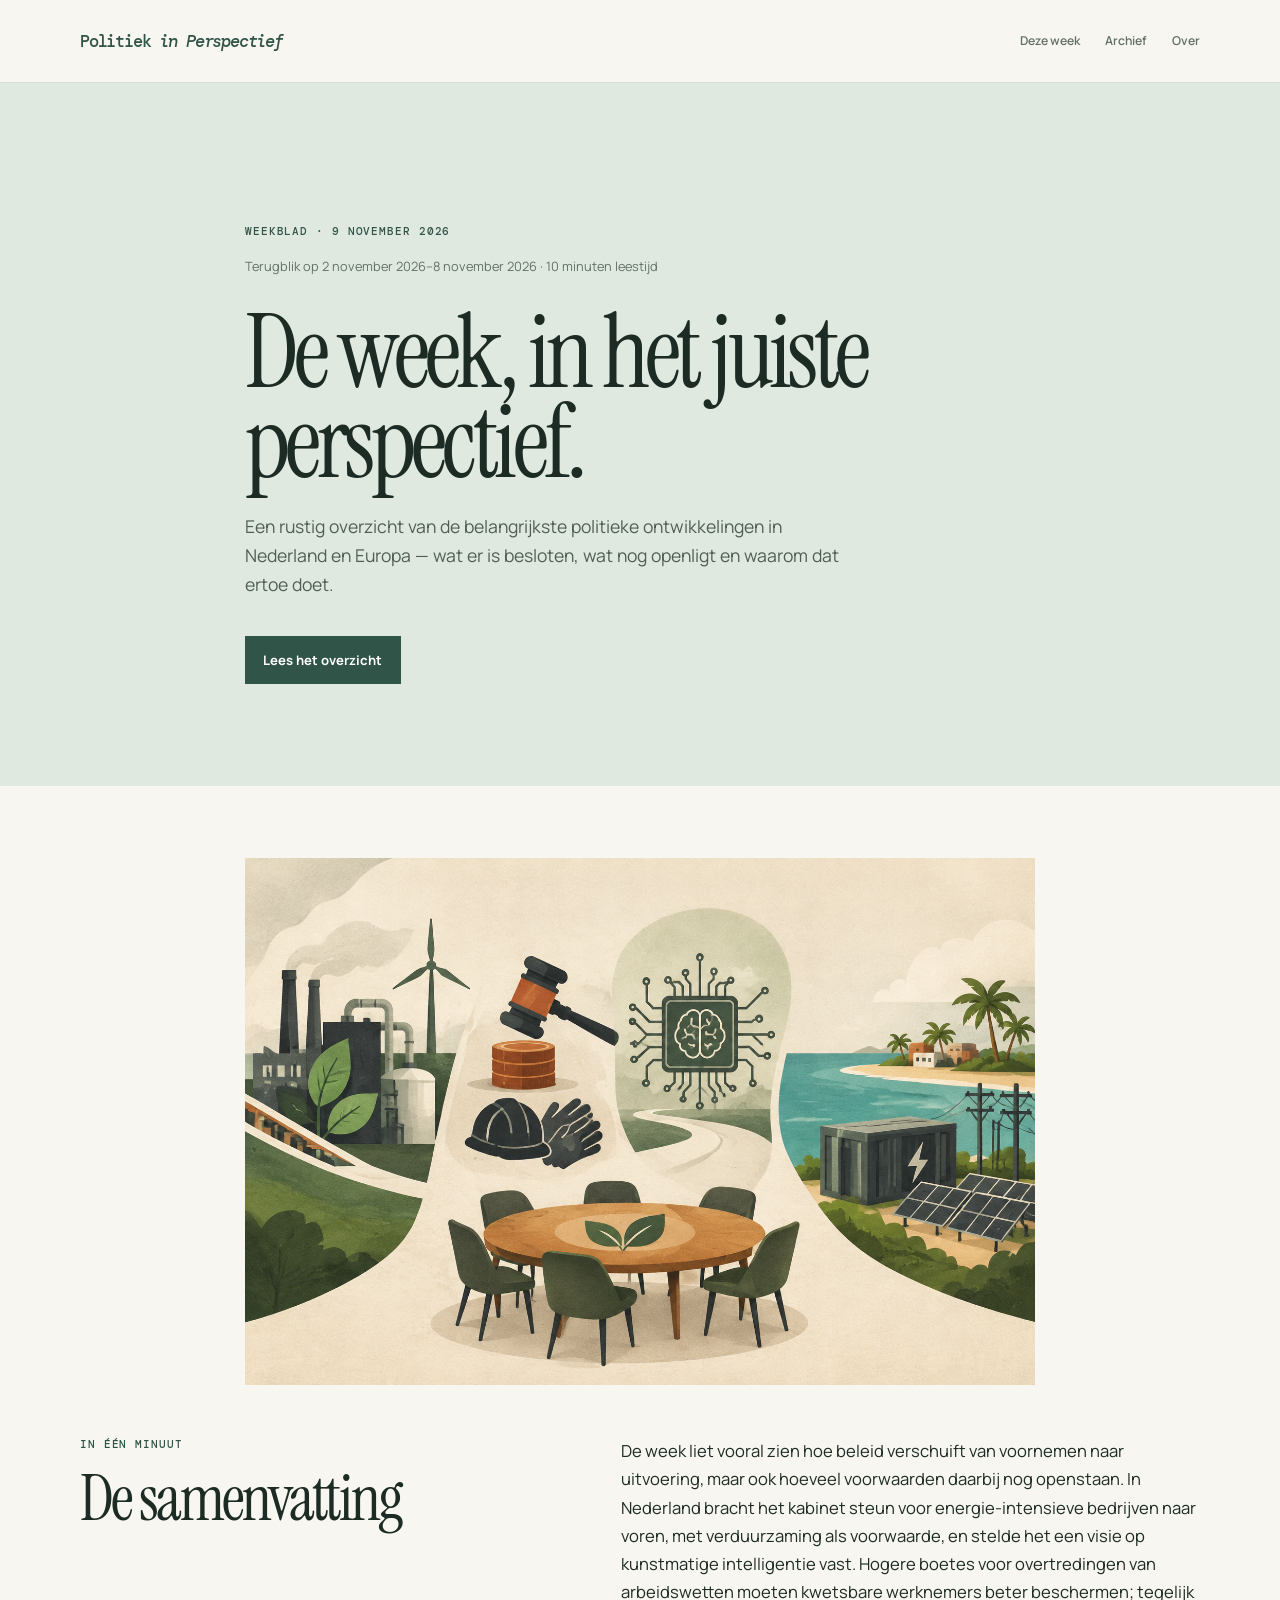
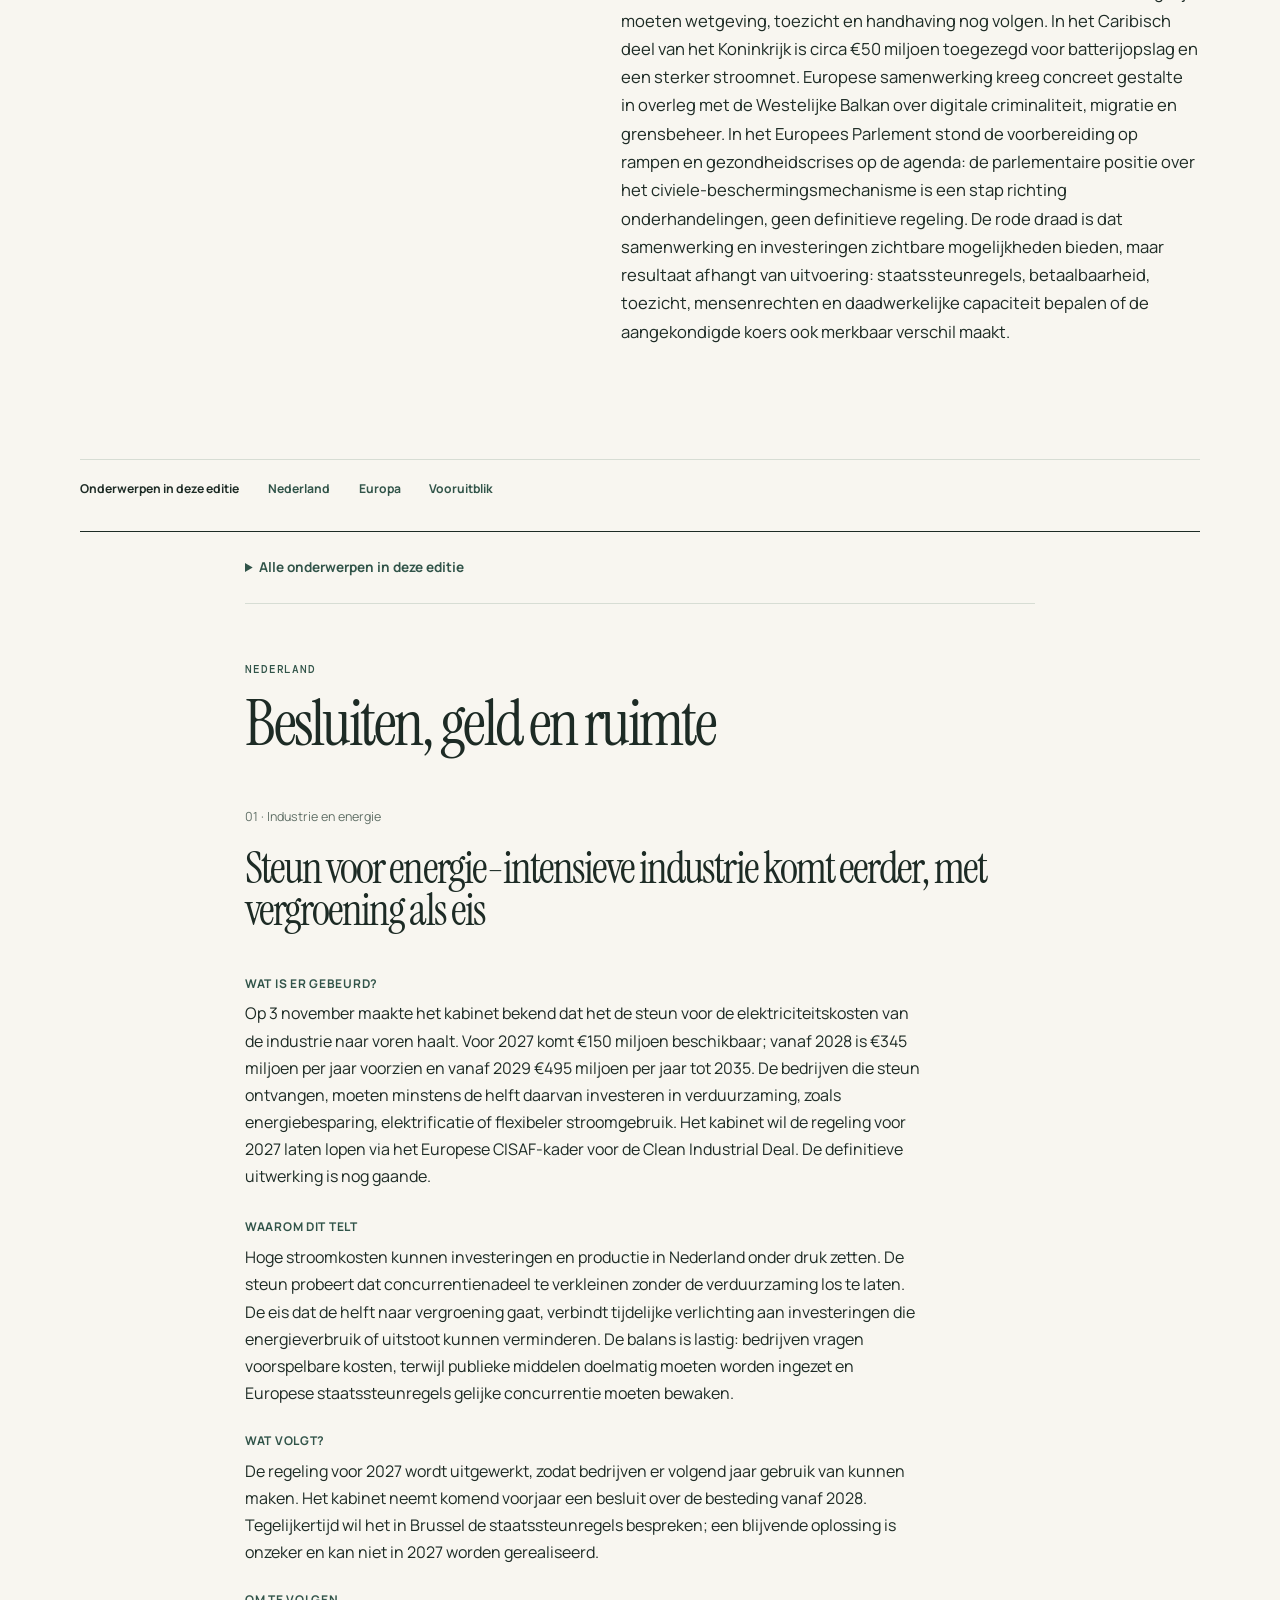
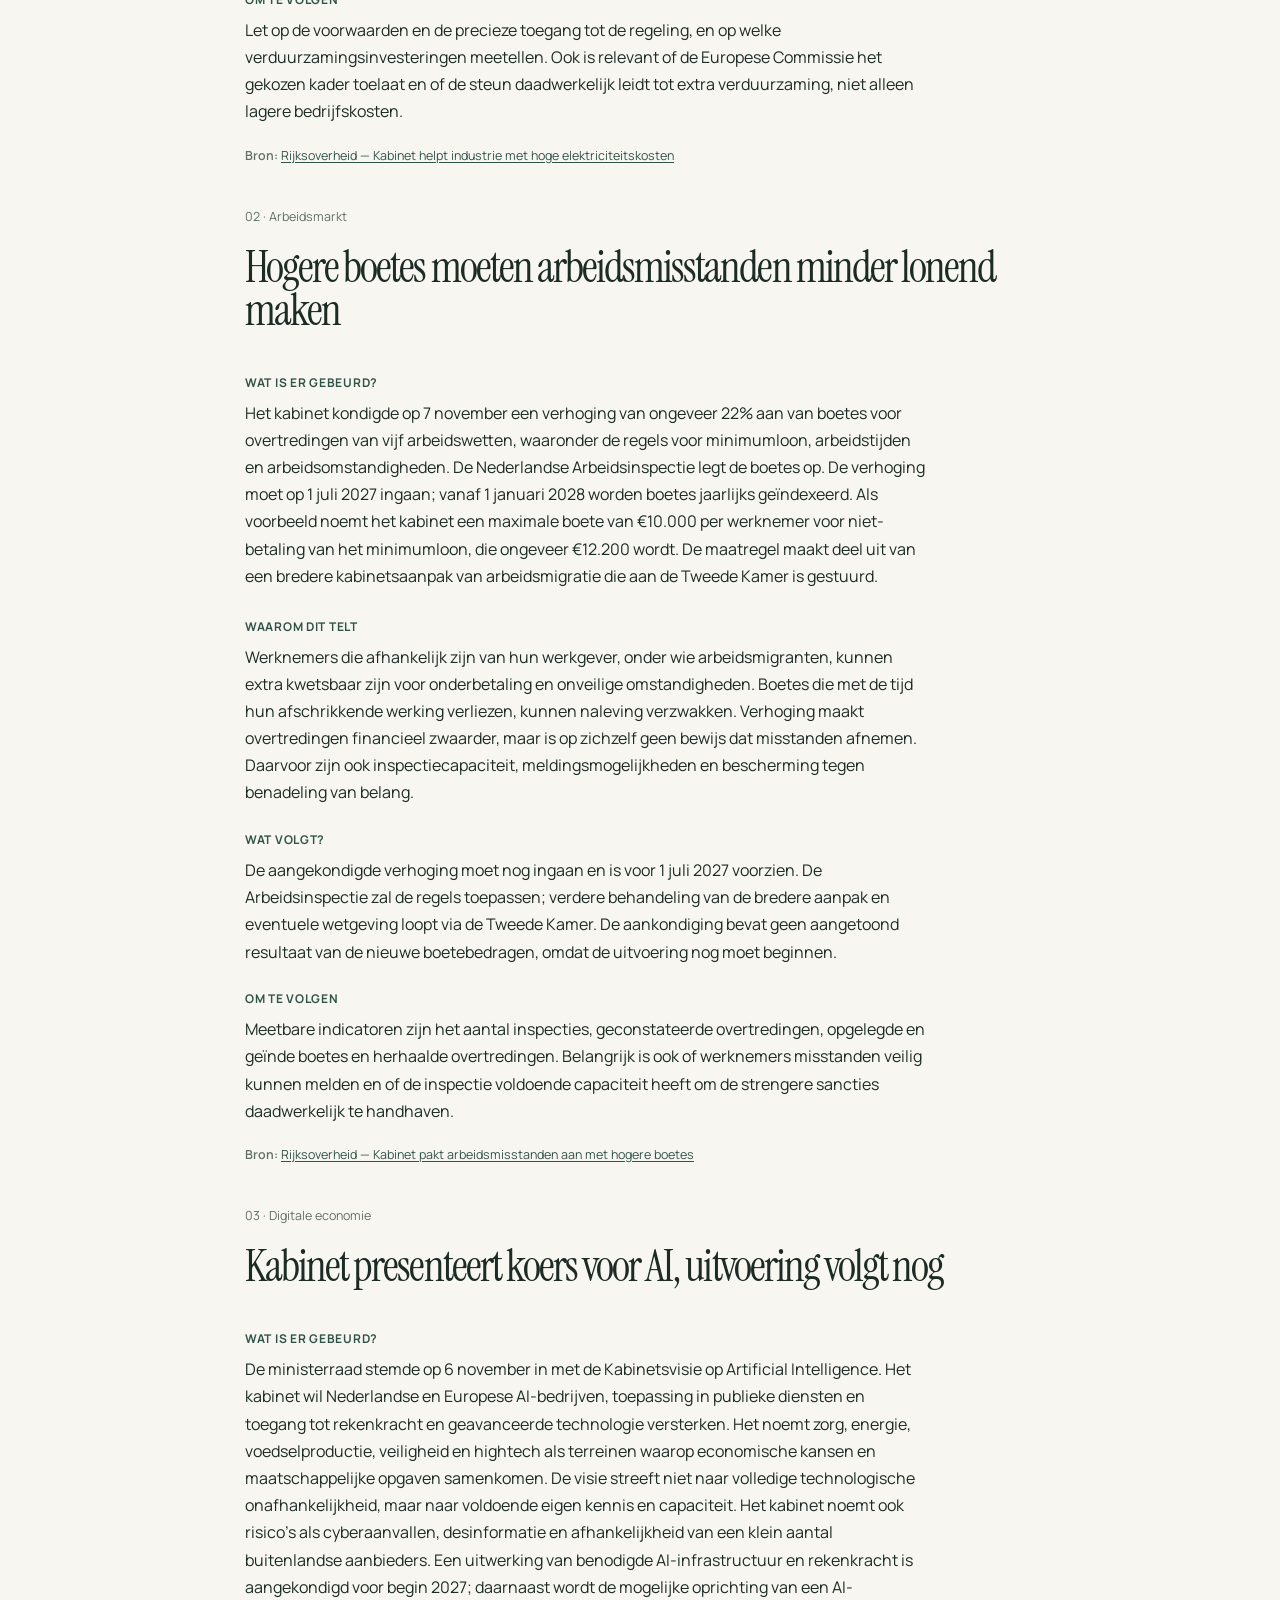
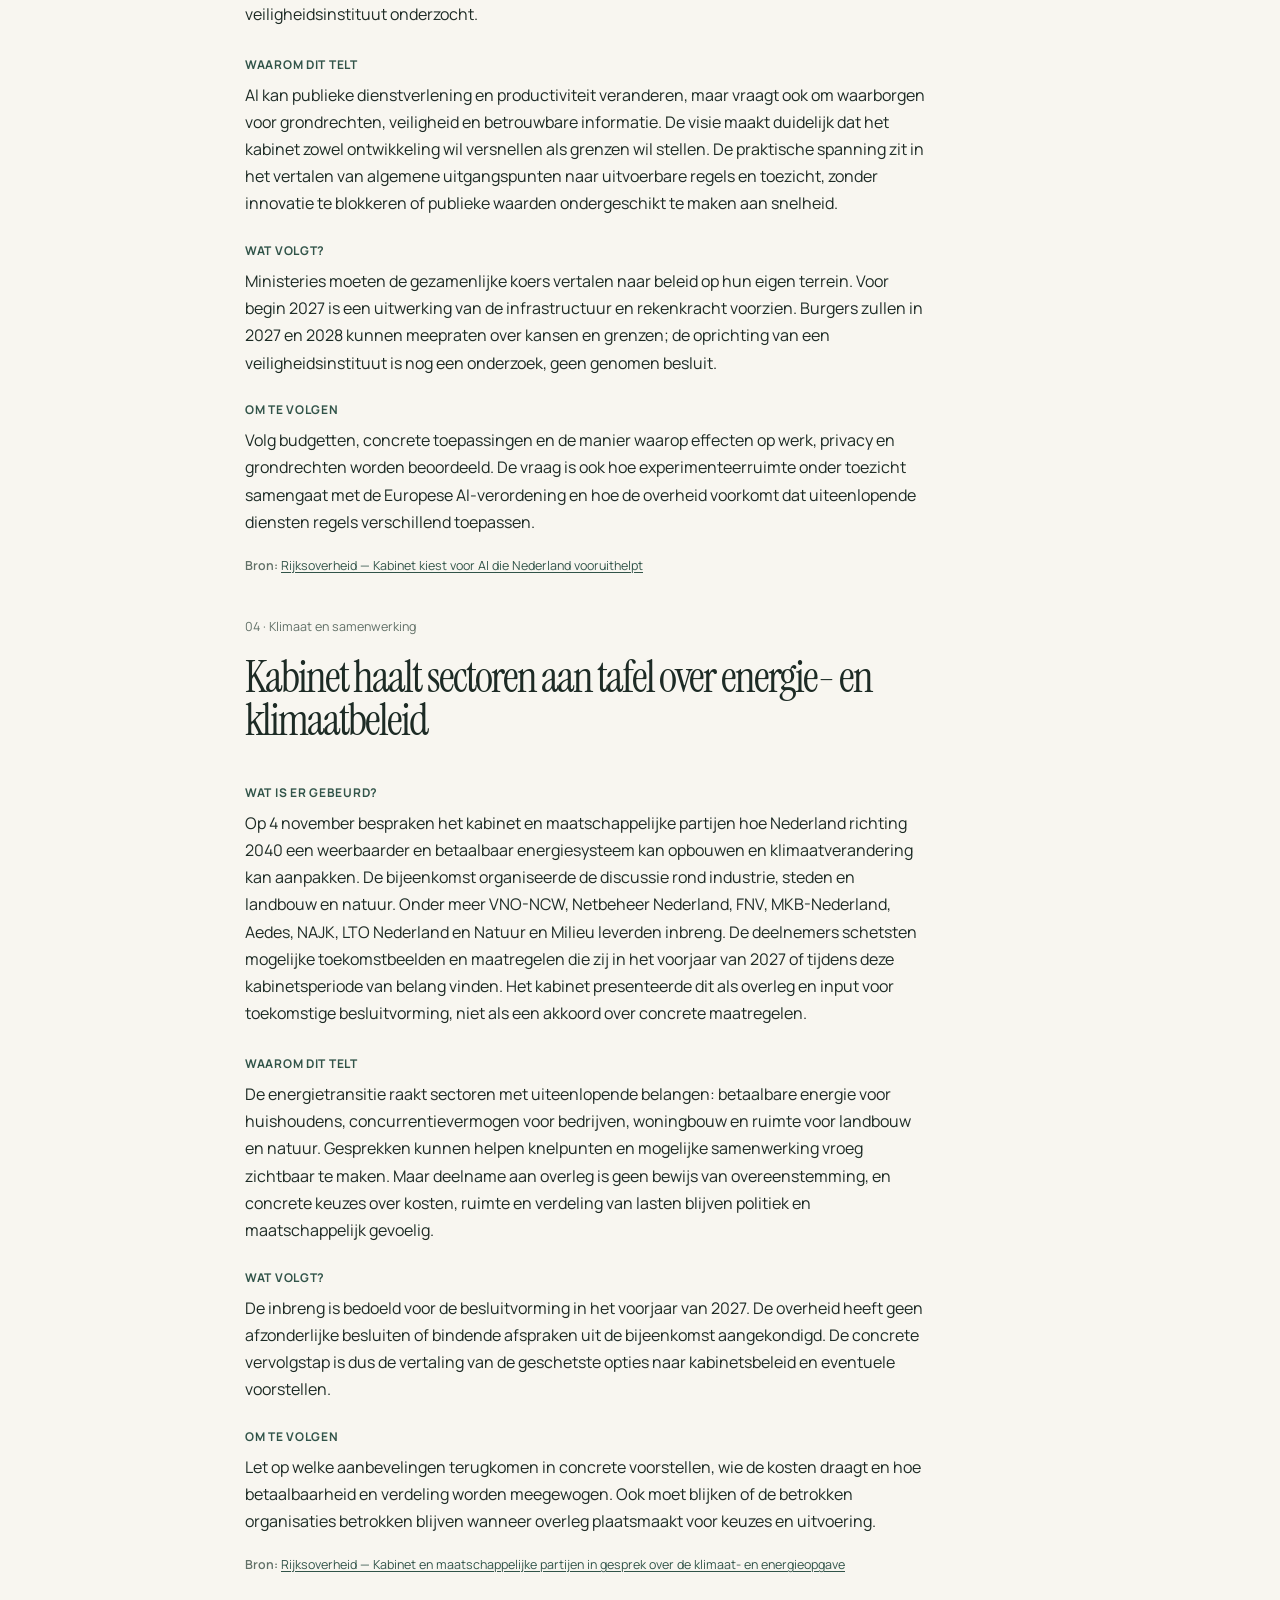
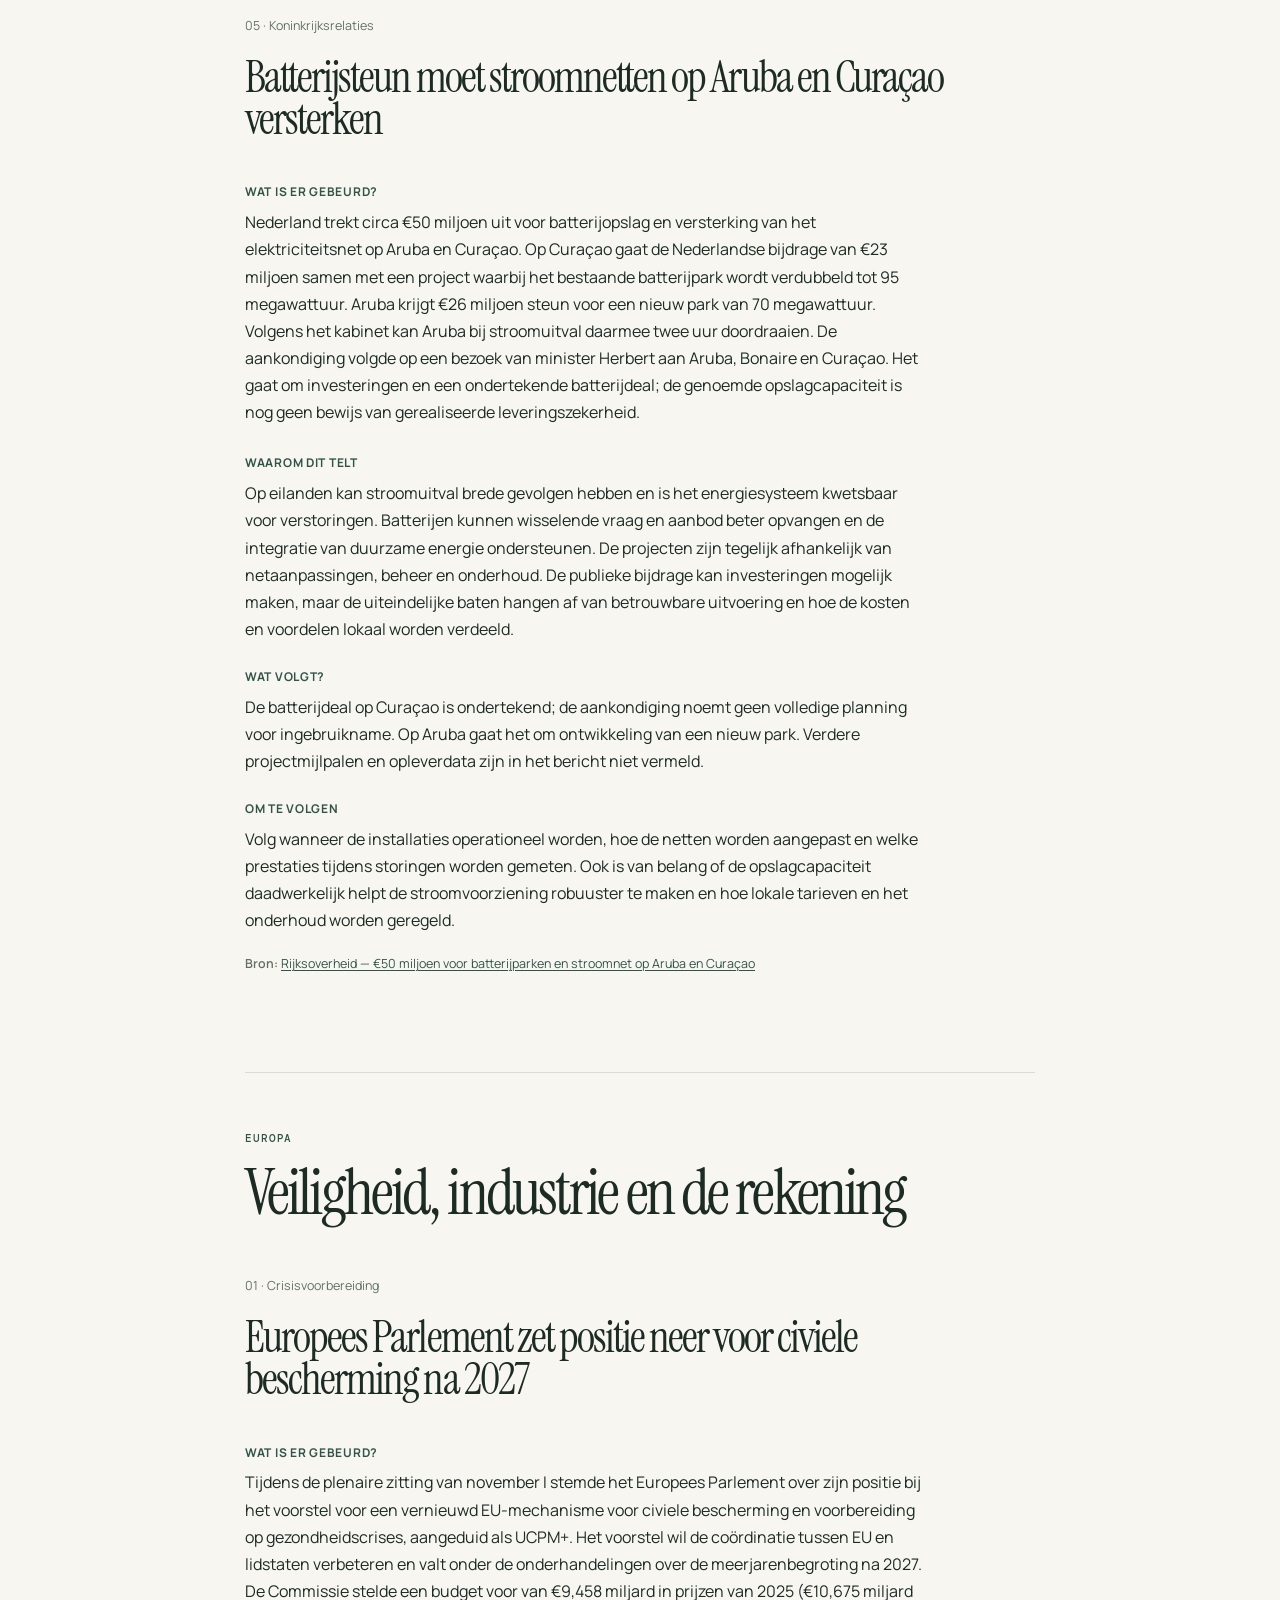
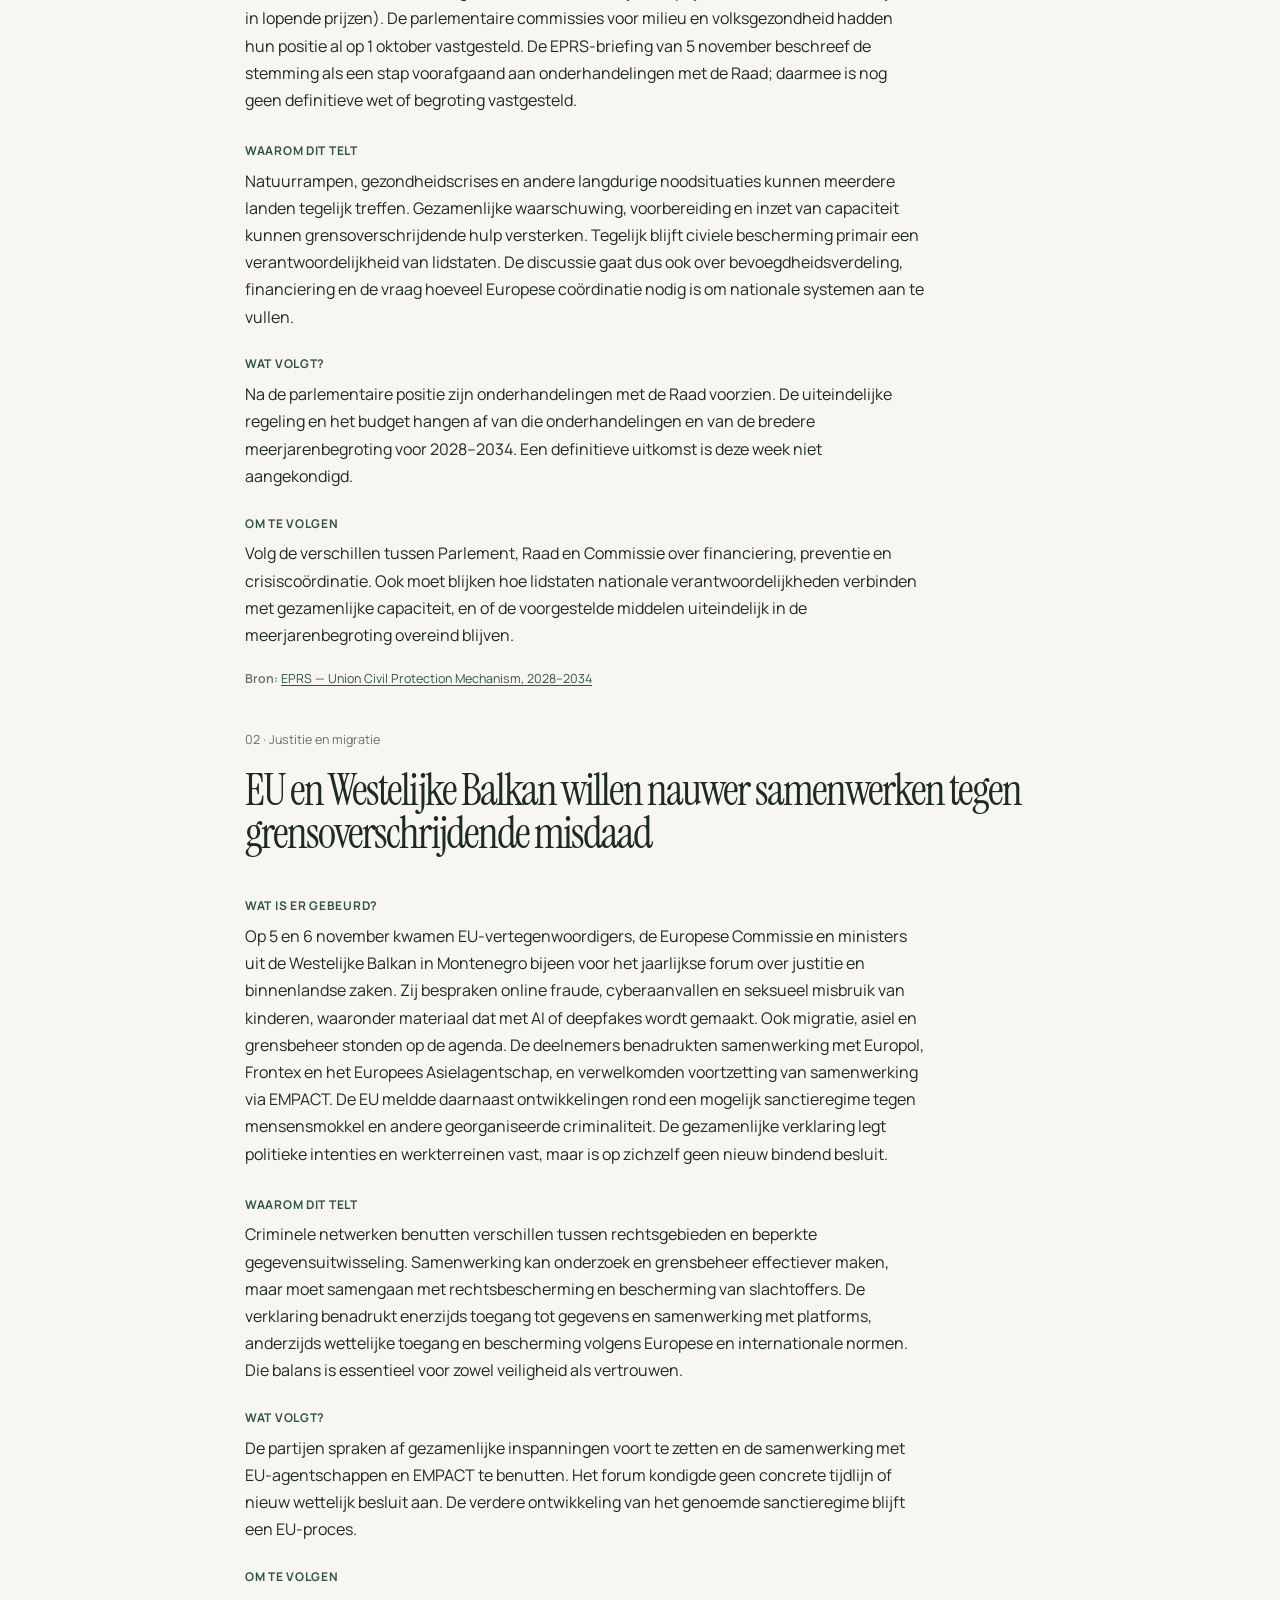
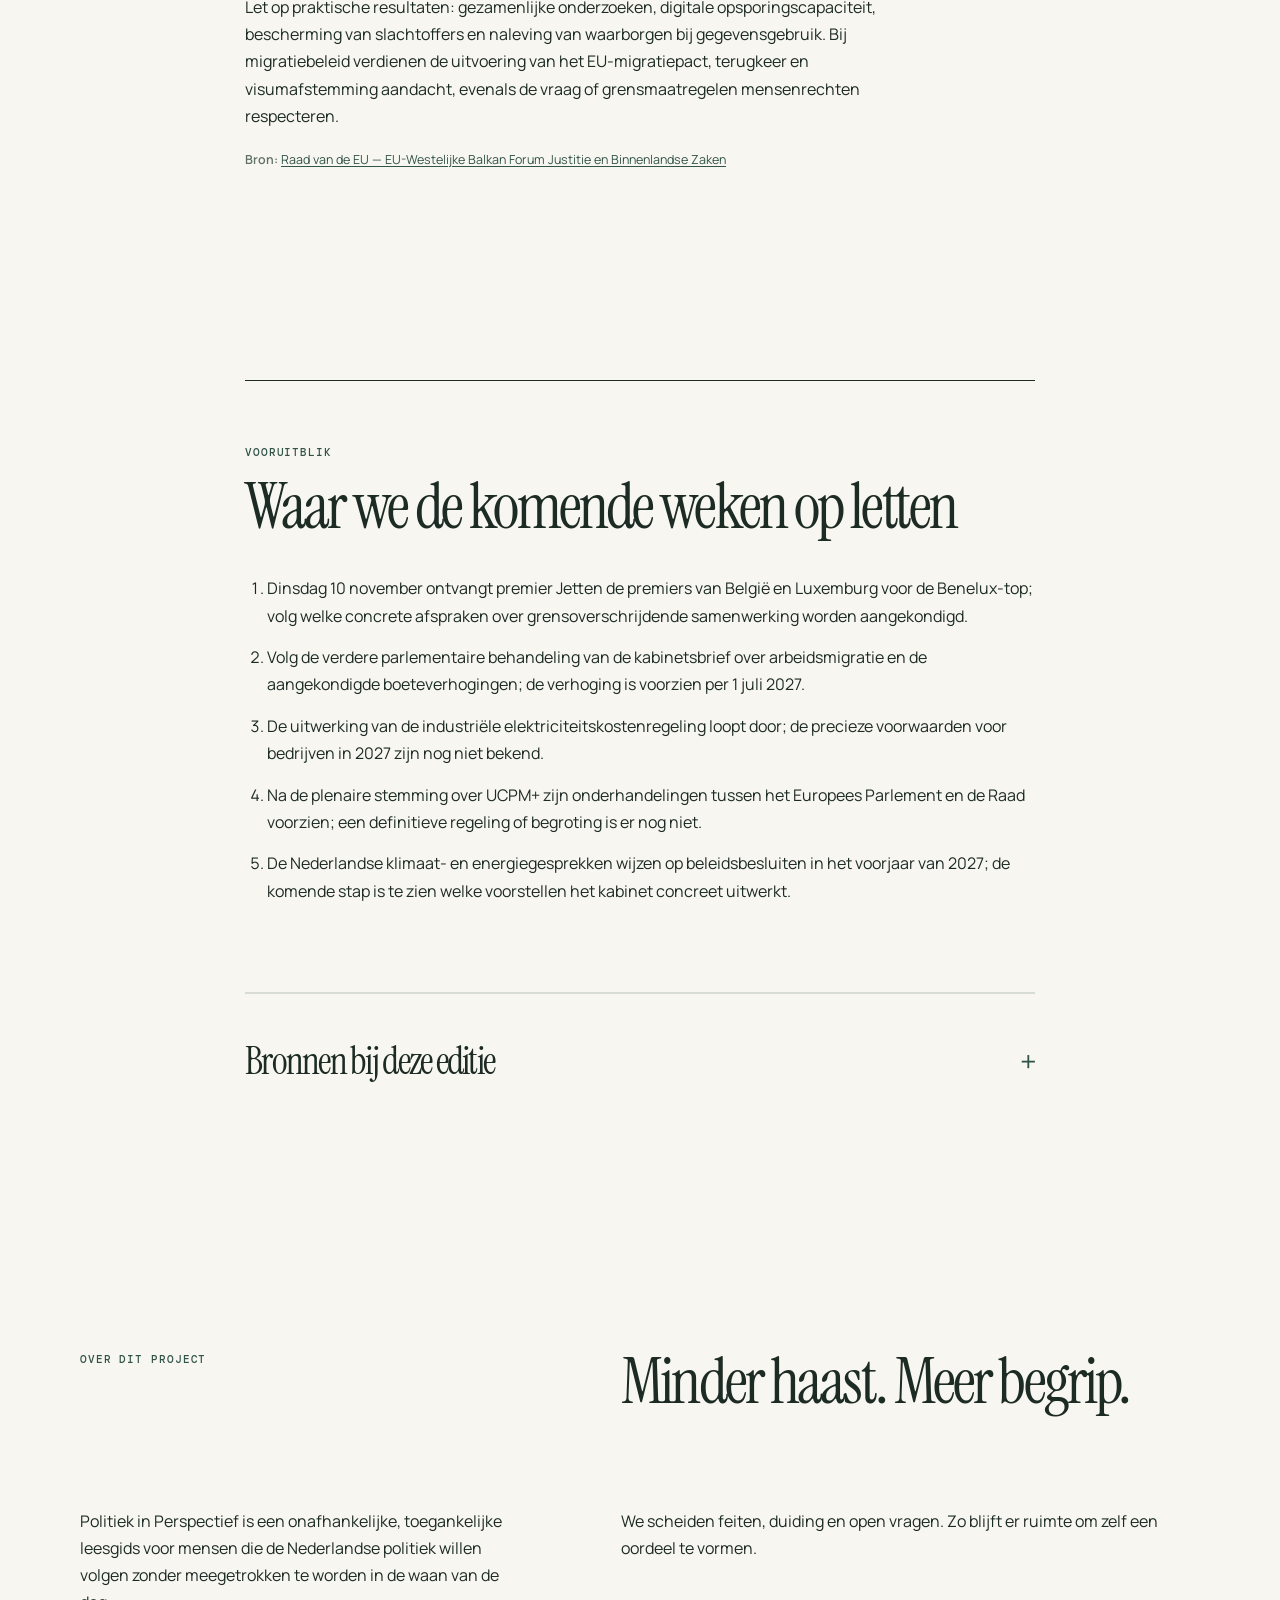
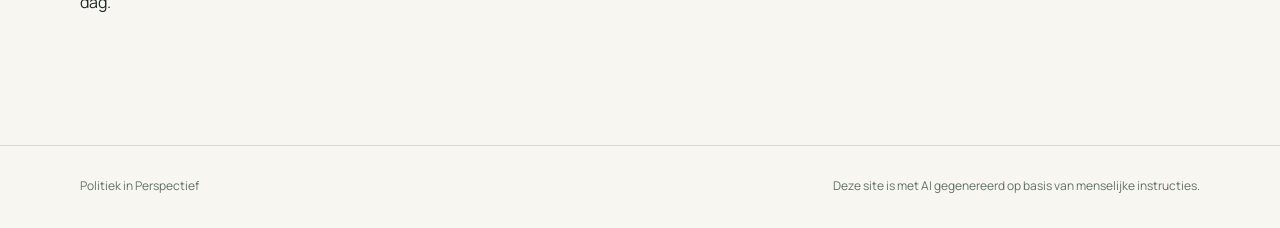
==== commit 4d4ed18e: "Publiceer weekeditie 2026-11-09" ====
--- a/index.html
+++ b/index.html
@@ -1,78 +1,60 @@
 <!doctype html>
-<html lang="nl"><head><meta charset="utf-8"><meta name="viewport" content="width=device-width, initial-scale=1"><meta name="description" content="Wekelijkse politieke context van 26 oktober 2026–1 november 2026."><title>Weekblad 26 oktober 2026–1 november 2026 — Politiek in Perspectief</title><link rel="stylesheet" href="assets/styles.css"></head>
+<html lang="nl"><head><meta charset="utf-8"><meta name="viewport" content="width=device-width, initial-scale=1"><meta name="description" content="Wekelijkse politieke context van 2 november 2026–8 november 2026."><title>Weekblad 2 november 2026–8 november 2026 — Politiek in Perspectief</title><link rel="stylesheet" href="assets/styles.css"></head>
 <body><a class="skip-link" href="#inhoud">Direct naar de inhoud</a><header class="site-header"><div class="shell header-inner"><a class="wordmark" href="index.html">Politiek <span>in Perspectief</span></a><nav aria-label="Hoofdnavigatie"><a href="index.html">Deze week</a><a href="archief.html">Archief</a><a href="#over">Over</a></nav></div></header>
-<main id="inhoud"><section class="hero"><div class="shell hero-inner"><p class="eyebrow">WEEKBLAD · 2 NOVEMBER 2026</p><p class="edition-meta">Terugblik op 26 oktober 2026–1 november 2026 · 14 minuten leestijd</p><h1>De week, in het juiste perspectief.</h1><p class="intro">Een rustig overzicht van de belangrijkste politieke ontwikkelingen in Nederland en Europa — wat er is besloten, wat nog openligt en waarom dat ertoe doet.</p><a class="button" href="#samenvatting">Lees het overzicht</a></div></section>
-<figure class="edition-illustration shell"><img src="assets/edities/2026-11-01.webp" alt="Abstracte redactionele illustratie bij de politieke week van 26 oktober 2026–1 november 2026." width="1536" height="1024"></figure>
-<section class="brief shell" id="samenvatting"><div class="brief-label"><p class="eyebrow">IN ÉÉN MINUUT</p><h2>De samenvatting</h2></div><div class="brief-copy"><p>De week liet zien hoe beleid in verschillende stadia vorm krijgt: een kabinetsplan voor een kleinere en beter samenwerkende rijksdienst, een nog onbeslist belastingplan en nieuwe voorstellen voor kinderen, arbeidskrachten en toeristische verhuur. Een tastbare uitvoering was de Nederlandse vrijgave van de volledige toegezegde hoeveelheid olieproducten. Ook de steun aan Oekraïne werd concreter, met een Nederlands niet-militair pakket van €1,2 miljard en een EU-besluit over €4,9 miljard aan militaire steun. In Europa liepen politieke keuzes en uitvoering eveneens uiteen: de Commissie stelde een klimaatweerbaarheidswet voor, terwijl het Europees Parlement zijn positie bepaalde over het budget voor 2027 en Erasmus+ vanaf 2028. De EU-Canada-top bracht nieuwe samenwerkingsplannen, maar een nauwere associatie is nog onderwerp van gesprek. De rode draad is daarmee niet één grote doorbraak, maar de vertaalslag van ambities naar financiering, wetgeving en uitvoering. Juist daar liggen de open vragen: parlementaire meerderheden, bescherming van rechten en privacy, de verdeling van kosten en de meetbare resultaten voor burgers, bedrijven en overheden.</p></div></section>
+<main id="inhoud"><section class="hero"><div class="shell hero-inner"><p class="eyebrow">WEEKBLAD · 9 NOVEMBER 2026</p><p class="edition-meta">Terugblik op 2 november 2026–8 november 2026 · 10 minuten leestijd</p><h1>De week, in het juiste perspectief.</h1><p class="intro">Een rustig overzicht van de belangrijkste politieke ontwikkelingen in Nederland en Europa — wat er is besloten, wat nog openligt en waarom dat ertoe doet.</p><a class="button" href="#samenvatting">Lees het overzicht</a></div></section>
+<figure class="edition-illustration shell"><img src="assets/edities/2026-11-08.webp" alt="Abstracte redactionele illustratie bij de politieke week van 2 november 2026–8 november 2026." width="1536" height="1024"></figure>
+<section class="brief shell" id="samenvatting"><div class="brief-label"><p class="eyebrow">IN ÉÉN MINUUT</p><h2>De samenvatting</h2></div><div class="brief-copy"><p>De week liet vooral zien hoe beleid verschuift van voornemen naar uitvoering, maar ook hoeveel voorwaarden daarbij nog openstaan. In Nederland bracht het kabinet steun voor energie-intensieve bedrijven naar voren, met verduurzaming als voorwaarde, en stelde het een visie op kunstmatige intelligentie vast. Hogere boetes voor overtredingen van arbeidswetten moeten kwetsbare werknemers beter beschermen; tegelijk moeten wetgeving, toezicht en handhaving nog volgen. In het Caribisch deel van het Koninkrijk is circa €50 miljoen toegezegd voor batterijopslag en een sterker stroomnet. Europese samenwerking kreeg concreet gestalte in overleg met de Westelijke Balkan over digitale criminaliteit, migratie en grensbeheer. In het Europees Parlement stond de voorbereiding op rampen en gezondheidscrises op de agenda: de parlementaire positie over het civiele-beschermingsmechanisme is een stap richting onderhandelingen, geen definitieve regeling. De rode draad is dat samenwerking en investeringen zichtbare mogelijkheden bieden, maar resultaat afhangt van uitvoering: staatssteunregels, betaalbaarheid, toezicht, mensenrechten en daadwerkelijke capaciteit bepalen of de aangekondigde koers ook merkbaar verschil maakt.</p></div></section>
 <nav class="edition-nav shell" aria-label="Onderwerpen in deze editie"><p>Onderwerpen in deze editie</p><a href="#nederland">Nederland</a><a href="#europa">Europa</a><a href="#vooruitblik">Vooruitblik</a></nav>
-<details class="edition-contents shell"><summary>Alle onderwerpen in deze editie</summary><ol><li><a href="#nederland-1">Kabinet wil rijksoverheid eenvoudiger en kleiner maken</a></li><li><a href="#nederland-2">Kabinet zoekt oppositiesteun voor Belastingplan 2027</a></li><li><a href="#nederland-3">Kabinet wil ondersteuning voor jonge kinderen beter verbinden</a></li><li><a href="#nederland-4">Gemeenten krijgen meer zicht op toeristische verhuur</a></li><li><a href="#nederland-5">Voorstel begrenst inhuur van uitzendkrachten tot drie jaar</a></li><li><a href="#nederland-6">Nederland voltooit toegezegde vrijgave van olieproducten</a></li><li><a href="#nederland-7">Nederland reserveert €1,2 miljard voor niet-militaire steun aan Oekraïne</a></li><li><a href="#europa-1">Commissie stelt Europese wet voor klimaatweerbaarheid voor</a></li><li><a href="#europa-2">Parlement zet in op hoger EU-budget en ruimere Erasmus+</a></li><li><a href="#europa-3">EU en Canada verkennen nauwere, maar nog niet vastgelegde associatie</a></li></ol></details>
+<details class="edition-contents shell"><summary>Alle onderwerpen in deze editie</summary><ol><li><a href="#nederland-1">Steun voor energie-intensieve industrie komt eerder, met vergroening als eis</a></li><li><a href="#nederland-2">Hogere boetes moeten arbeidsmisstanden minder lonend maken</a></li><li><a href="#nederland-3">Kabinet presenteert koers voor AI, uitvoering volgt nog</a></li><li><a href="#nederland-4">Kabinet haalt sectoren aan tafel over energie- en klimaatbeleid</a></li><li><a href="#nederland-5">Batterijsteun moet stroomnetten op Aruba en Curaçao versterken</a></li><li><a href="#europa-1">Europees Parlement zet positie neer voor civiele bescherming na 2027</a></li><li><a href="#europa-2">EU en Westelijke Balkan willen nauwer samenwerken tegen grensoverschrijdende misdaad</a></li></ol></details>
 
   <section class="news-section" id="nederland">
     <div class="section-inner">
       <p class="eyebrow">NEDERLAND</p>
       <h2>Besluiten, geld en ruimte</h2>
       <article class="news-item" id="nederland-1">
-        <p class="news-meta">01 · Overheidsorganisatie</p>
-        <h3>Kabinet wil rijksoverheid eenvoudiger en kleiner maken</h3>
-        <div class="story-body"><h4>Wat is er gebeurd?</h4><p class="news-copy">Op 26 oktober schetste staatssecretaris Eric van der Burg plannen om de rijksoverheid eenvoudiger, slimmer en kleiner te organiseren. Het kabinet wil regels schrappen of vereenvoudigen, nieuwe regels extra toetsen en gegevensuitwisseling tussen overheidsorganisaties verbeteren om mensen minder vaak dezelfde informatie te laten aanleveren. Binnen twee jaar moet een wettelijke oplossing voor gegevensdeling voor proactieve dienstverlening worden uitgewerkt. Ook wil het kabinet het aantal vaste adviescolleges, nu 28, en adviescommissies, circa 150, flink terugbrengen. Het streven naar één werkplek per twee rijksmedewerkers en het afstoten van overtollige gebouwen maken deel uit van de organisatiewijziging. In het eerste kwartaal van 2027 volgen doelen en besparingsplannen voor AI-gebruik.</p></div>
-        <div class="question"><h4>Waarom dit telt</h4><p>Minder versnipperde dienstverlening kan inwoners en bedrijven tijd en administratieve lasten besparen. Tegelijkertijd vraagt gegevensdeling om duidelijke grenzen, beveiliging en controle. Minder evaluaties en adviesorganen kunnen werk verminderen, maar maken het des te belangrijker dat toezicht en beleidskwaliteit overeind blijven. De aangekondigde plannen zijn doelen en voornemens; ze tonen nog geen gerealiseerde besparingen of betere dienstverlening aan.</p></div>
-        <div class="story-follow-up"><h4>Wat volgt?</h4><p>Het kabinet wil nog dit jaar concrete doelen vaststellen voor het terugbrengen van adviesorganen en commissies. In het eerste kwartaal van 2027 worden de plannen voor AI-productiviteit verwacht; de wettelijke oplossing voor gegevensdeling wordt binnen twee jaar uitgewerkt.</p></div>
-        <div class="story-follow-up"><h4>Om te volgen</h4><p>Volg welke regels daadwerkelijk verdwijnen, hoe de overheid de effecten van beleid blijft evalueren en welke waarborgen gelden voor gegevensuitwisseling. Meetbare voortgang vraagt ook inzicht in doorlooptijden, kosten en het aantal inwoners dat niet langer bij meerdere loketten hoeft aan te kloppen.</p></div>
-        <p class="article-sources"><span>Bron:</span> <a href="https://www.rijksoverheid.nl/actueel/nieuws/2026/10/26/kabinet-werkt-aan-slagvaardige-overheid-eenvoudiger-slimmer-en-kleiner" rel="noopener noreferrer">Rijksoverheid — Kabinet werkt aan slagvaardige overheid</a></p>
+        <p class="news-meta">01 · Industrie en energie</p>
+        <h3>Steun voor energie-intensieve industrie komt eerder, met vergroening als eis</h3>
+        <div class="story-body"><h4>Wat is er gebeurd?</h4><p class="news-copy">Op 3 november maakte het kabinet bekend dat het de steun voor de elektriciteitskosten van de industrie naar voren haalt. Voor 2027 komt €150 miljoen beschikbaar; vanaf 2028 is €345 miljoen per jaar voorzien en vanaf 2029 €495 miljoen per jaar tot 2035. De bedrijven die steun ontvangen, moeten minstens de helft daarvan investeren in verduurzaming, zoals energiebesparing, elektrificatie of flexibeler stroomgebruik. Het kabinet wil de regeling voor 2027 laten lopen via het Europese CISAF-kader voor de Clean Industrial Deal. De definitieve uitwerking is nog gaande.</p></div>
+        <div class="question"><h4>Waarom dit telt</h4><p>Hoge stroomkosten kunnen investeringen en productie in Nederland onder druk zetten. De steun probeert dat concurrentienadeel te verkleinen zonder de verduurzaming los te laten. De eis dat de helft naar vergroening gaat, verbindt tijdelijke verlichting aan investeringen die energieverbruik of uitstoot kunnen verminderen. De balans is lastig: bedrijven vragen voorspelbare kosten, terwijl publieke middelen doelmatig moeten worden ingezet en Europese staatssteunregels gelijke concurrentie moeten bewaken.</p></div>
+        <div class="story-follow-up"><h4>Wat volgt?</h4><p>De regeling voor 2027 wordt uitgewerkt, zodat bedrijven er volgend jaar gebruik van kunnen maken. Het kabinet neemt komend voorjaar een besluit over de besteding vanaf 2028. Tegelijkertijd wil het in Brussel de staatssteunregels bespreken; een blijvende oplossing is onzeker en kan niet in 2027 worden gerealiseerd.</p></div>
+        <div class="story-follow-up"><h4>Om te volgen</h4><p>Let op de voorwaarden en de precieze toegang tot de regeling, en op welke verduurzamingsinvesteringen meetellen. Ook is relevant of de Europese Commissie het gekozen kader toelaat en of de steun daadwerkelijk leidt tot extra verduurzaming, niet alleen lagere bedrijfskosten.</p></div>
+        <p class="article-sources"><span>Bron:</span> <a href="https://www.rijksoverheid.nl/actueel/nieuws/2026/11/03/kabinet-helpt-industrie-met-hoge-elektriciteitskosten" rel="noopener noreferrer">Rijksoverheid — Kabinet helpt industrie met hoge elektriciteitskosten</a></p>
       </article>
 <article class="news-item" id="nederland-2">
-        <p class="news-meta">02 · Belastingbeleid</p>
-        <h3>Kabinet zoekt oppositiesteun voor Belastingplan 2027</h3>
-        <div class="story-body"><h4>Wat is er gebeurd?</h4><p class="news-copy">Tijdens de ministerraad van 30 oktober zei premier Rob Jetten dat het kabinet met oppositiepartijen sprak over aanpassingen aan het Belastingplan 2027. Het doel is onder meer de koopkracht in 2027 verder te verbeteren. Het kabinet heeft volgens Jetten een voorstel aan oppositieblokken gedaan, maar noemde dat geen definitief akkoord: het plan heeft steun nodig in zowel Tweede als Eerste Kamer. Ook het voorstel voor box 3 is nog in bewerking. Het kabinet wachtte op advies over de uitvoerbaarheid en van de Raad van State; Jetten verwachtte het aangepaste voorstel begin november naar de Tweede Kamer te kunnen sturen. De Kameragenda vermeldt het plenaire debat over het belastingpakket op 4 november.</p></div>
-        <div class="question"><h4>Waarom dit telt</h4><p>Het belastingpakket raakt de lasten en inkomens van huishoudens en bedrijven, maar ook de ruimte voor overheidsbeleid. De onderhandelingen tonen de rol van oppositiepartijen bij een kabinet dat voor een meerderheid afhankelijk is van steun buiten de coalitie. Bij box 3 staat bovendien de uitvoerbaarheid naast de gewenste ingangsdatum centraal. Totdat beide Kamers hebben gestemd, blijven de voorstellen onzeker.</p></div>
-        <div class="story-follow-up"><h4>Wat volgt?</h4><p>De Tweede Kamer heeft het eerste plenaire debat over het Belastingplan 2027 op woensdag 4 november geagendeerd. Het kabinet heeft aangegeven met partijen verder te willen spreken. De precieze inhoud en uitkomst van die gesprekken zijn nog niet definitief.</p></div>
-        <div class="story-follow-up"><h4>Om te volgen</h4><p>Let op welke aanpassingen het kabinet indient, welke partijen zich eraan verbinden en of er in beide Kamers voldoende steun ontstaat. Voor box 3 zijn de gevolgen van uitvoeringstoets en advies van de Raad van State van belang, evenals de nog te bepalen ingangsdatum.</p></div>
-        <p class="article-sources"><span>Bronnen:</span> <a href="https://www.rijksoverheid.nl/documenten/2026/10/30/letterlijke-tekst-persconferentie-na-ministerraad-30-oktober-2026" rel="noopener noreferrer">Rijksoverheid — Persconferentie na ministerraad 30 oktober</a><span aria-hidden="true"> · </span><a href="https://www.tweedekamer.nl/debat_en_vergadering/plenaire_vergaderingen?fromdate=04%2F11%2F2026&amp;todate=04%2F11%2F2026" rel="noopener noreferrer">Tweede Kamer — Plenaire agenda 4 november 2026</a></p>
+        <p class="news-meta">02 · Arbeidsmarkt</p>
+        <h3>Hogere boetes moeten arbeidsmisstanden minder lonend maken</h3>
+        <div class="story-body"><h4>Wat is er gebeurd?</h4><p class="news-copy">Het kabinet kondigde op 7 november een verhoging van ongeveer 22% aan van boetes voor overtredingen van vijf arbeidswetten, waaronder de regels voor minimumloon, arbeidstijden en arbeidsomstandigheden. De Nederlandse Arbeidsinspectie legt de boetes op. De verhoging moet op 1 juli 2027 ingaan; vanaf 1 januari 2028 worden boetes jaarlijks geïndexeerd. Als voorbeeld noemt het kabinet een maximale boete van €10.000 per werknemer voor niet-betaling van het minimumloon, die ongeveer €12.200 wordt. De maatregel maakt deel uit van een bredere kabinetsaanpak van arbeidsmigratie die aan de Tweede Kamer is gestuurd.</p></div>
+        <div class="question"><h4>Waarom dit telt</h4><p>Werknemers die afhankelijk zijn van hun werkgever, onder wie arbeidsmigranten, kunnen extra kwetsbaar zijn voor onderbetaling en onveilige omstandigheden. Boetes die met de tijd hun afschrikkende werking verliezen, kunnen naleving verzwakken. Verhoging maakt overtredingen financieel zwaarder, maar is op zichzelf geen bewijs dat misstanden afnemen. Daarvoor zijn ook inspectiecapaciteit, meldingsmogelijkheden en bescherming tegen benadeling van belang.</p></div>
+        <div class="story-follow-up"><h4>Wat volgt?</h4><p>De aangekondigde verhoging moet nog ingaan en is voor 1 juli 2027 voorzien. De Arbeidsinspectie zal de regels toepassen; verdere behandeling van de bredere aanpak en eventuele wetgeving loopt via de Tweede Kamer. De aankondiging bevat geen aangetoond resultaat van de nieuwe boetebedragen, omdat de uitvoering nog moet beginnen.</p></div>
+        <div class="story-follow-up"><h4>Om te volgen</h4><p>Meetbare indicatoren zijn het aantal inspecties, geconstateerde overtredingen, opgelegde en geïnde boetes en herhaalde overtredingen. Belangrijk is ook of werknemers misstanden veilig kunnen melden en of de inspectie voldoende capaciteit heeft om de strengere sancties daadwerkelijk te handhaven.</p></div>
+        <p class="article-sources"><span>Bron:</span> <a href="https://www.rijksoverheid.nl/actueel/nieuws/2026/11/07/kabinet-pakt-arbeidsmisstanden-aan-met-hogere-boetes" rel="noopener noreferrer">Rijksoverheid — Kabinet pakt arbeidsmisstanden aan met hogere boetes</a></p>
       </article>
 <article class="news-item" id="nederland-3">
-        <p class="news-meta">03 · Jeugd en gezin</p>
-        <h3>Kabinet wil ondersteuning voor jonge kinderen beter verbinden</h3>
-        <div class="story-body"><h4>Wat is er gebeurd?</h4><p class="news-copy">Op 30 oktober schreven vier bewindspersonen aan de Tweede Kamer dat ministeries en organisaties rond jonge kinderen beter moeten samenwerken, met ouders als partners. Consultatiebureaus, kinderopvang en scholen moeten informatie over de brede ontwikkeling van kinderen beter kunnen uitwisselen; het kabinet gaat onderzoeken hoe dat kan worden georganiseerd. Ook wil het tijdelijk mogelijk maken dat peuters en kleuters onder schooltijd samen optrekken, om hun brede ontwikkeling te stimuleren en de overgang naar school te vergemakkelijken. De Kansrijke Start-aanpak, waarin onder meer gemeenten, jeugdgezondheidszorg, geboortezorg en bibliotheken samenwerken, moet in 2030 landelijk zijn uitgerold. Het kabinet noemt daarnaast een eenvoudiger financieringsstelsel voor kinderopvang en op termijn een regeling waarin kinderbijslag en kindgebonden budget samengaan.</p></div>
-        <div class="question"><h4>Waarom dit telt</h4><p>Vroege ondersteuning kan gezinnen helpen voordat achterstanden of problemen groter worden. De aanpak vraagt samenwerking tussen diensten met verschillende verantwoordelijkheden en systemen. Gegevensuitwisseling kan signalering verbeteren, maar brengt ook vragen mee over privacy, toestemming en wie toegang krijgt. De aangekondigde richting is geen bewijs dat ondersteuning al overal beschikbaar of gelijkwaardig is.</p></div>
-        <div class="story-follow-up"><h4>Wat volgt?</h4><p>Het kabinet zegt te gaan onderzoeken hoe informatie-uitwisseling tussen consultatiebureaus, opvang en scholen beter kan. De landelijke uitrol van Kansrijke Start is als doel voor 2030 genoemd; een uitgewerkt tijdpad voor alle onderdelen is in de brief niet vastgesteld.</p></div>
-        <div class="story-follow-up"><h4>Om te volgen</h4><p>Volg of de aanpak tot concrete afspraken en middelen leidt, hoe verschillen tussen gemeenten worden aangepakt en welke privacywaarborgen gelden. Voor resultaten zijn bereik van gezinnen, tijdige ondersteuning en de overgang naar school relevante meetpunten.</p></div>
-        <p class="article-sources"><span>Bron:</span> <a href="https://www.rijksoverheid.nl/actueel/nieuws/2026/10/30/kabinet-wil-vliegende-start-voor-jonge-kinderen" rel="noopener noreferrer">Rijksoverheid — Kabinet wil vliegende start voor jonge kinderen</a></p>
+        <p class="news-meta">03 · Digitale economie</p>
+        <h3>Kabinet presenteert koers voor AI, uitvoering volgt nog</h3>
+        <div class="story-body"><h4>Wat is er gebeurd?</h4><p class="news-copy">De ministerraad stemde op 6 november in met de Kabinetsvisie op Artificial Intelligence. Het kabinet wil Nederlandse en Europese AI-bedrijven, toepassing in publieke diensten en toegang tot rekenkracht en geavanceerde technologie versterken. Het noemt zorg, energie, voedselproductie, veiligheid en hightech als terreinen waarop economische kansen en maatschappelijke opgaven samenkomen. De visie streeft niet naar volledige technologische onafhankelijkheid, maar naar voldoende eigen kennis en capaciteit. Het kabinet noemt ook risico’s als cyberaanvallen, desinformatie en afhankelijkheid van een klein aantal buitenlandse aanbieders. Een uitwerking van benodigde AI-infrastructuur en rekenkracht is aangekondigd voor begin 2027; daarnaast wordt de mogelijke oprichting van een AI-veiligheidsinstituut onderzocht.</p></div>
+        <div class="question"><h4>Waarom dit telt</h4><p>AI kan publieke dienstverlening en productiviteit veranderen, maar vraagt ook om waarborgen voor grondrechten, veiligheid en betrouwbare informatie. De visie maakt duidelijk dat het kabinet zowel ontwikkeling wil versnellen als grenzen wil stellen. De praktische spanning zit in het vertalen van algemene uitgangspunten naar uitvoerbare regels en toezicht, zonder innovatie te blokkeren of publieke waarden ondergeschikt te maken aan snelheid.</p></div>
+        <div class="story-follow-up"><h4>Wat volgt?</h4><p>Ministeries moeten de gezamenlijke koers vertalen naar beleid op hun eigen terrein. Voor begin 2027 is een uitwerking van de infrastructuur en rekenkracht voorzien. Burgers zullen in 2027 en 2028 kunnen meepraten over kansen en grenzen; de oprichting van een veiligheidsinstituut is nog een onderzoek, geen genomen besluit.</p></div>
+        <div class="story-follow-up"><h4>Om te volgen</h4><p>Volg budgetten, concrete toepassingen en de manier waarop effecten op werk, privacy en grondrechten worden beoordeeld. De vraag is ook hoe experimenteerruimte onder toezicht samengaat met de Europese AI-verordening en hoe de overheid voorkomt dat uiteenlopende diensten regels verschillend toepassen.</p></div>
+        <p class="article-sources"><span>Bron:</span> <a href="https://www.rijksoverheid.nl/actueel/nieuws/2026/11/06/kabinet-kiest-voor-ai-die-nederland-vooruithelpt" rel="noopener noreferrer">Rijksoverheid — Kabinet kiest voor AI die Nederland vooruithelpt</a></p>
       </article>
 <article class="news-item" id="nederland-4">
-        <p class="news-meta">04 · Wonen en gemeenten</p>
-        <h3>Gemeenten krijgen meer zicht op toeristische verhuur</h3>
-        <div class="story-body"><h4>Wat is er gebeurd?</h4><p class="news-copy">Op 1 november trad de gewijzigde Wet toeristische verhuur in werking. De wet geeft gemeenten meer mogelijkheden om op kortdurende verhuur van woningen te sturen. Verhuurplatforms moeten gegevens over kortdurende verhuur bijhouden en delen; gemeenten met een registratieplicht kunnen die informatie opvragen om bijvoorbeeld te controleren of een woning niet vaker wordt verhuurd dan toegestaan. De verplichte gegevensdeling geldt al sinds 1 juli 2026. De wetswijziging brengt Nederlandse regels in lijn met Europese regels voor kortetermijnverhuur en gegevensdeling. De daadwerkelijke controle hangt daarmee mede af van de gegevens die platforms aanleveren en van de gemeentelijke handhaving.</p></div>
-        <div class="question"><h4>Waarom dit telt</h4><p>In buurten waar woningen schaars zijn, kan toeristische verhuur spanning opleveren tussen inkomsten uit bezoekers, woonruimte voor bewoners en leefbaarheid. Betere gegevens kunnen gemeenten helpen bestaande regels gerichter te handhaven. De wet zelf garandeert echter niet dat er meer betaalbare woningen beschikbaar komen; dat hangt af van lokale regels, naleving en handhavingscapaciteit.</p></div>
-        <div class="story-follow-up"><h4>Wat volgt?</h4><p>De wet is van kracht. Gemeenten kunnen de beschikbare verhuurgegevens gebruiken binnen hun registratie- en handhavingsbeleid. In de bekendmaking is geen landelijke evaluatiedatum genoemd.</p></div>
-        <div class="story-follow-up"><h4>Om te volgen</h4><p>Volg of gegevens tijdig en bruikbaar worden gedeeld, hoe gemeenten de regels toepassen en of verhuurders en platforms die naleven. Vergelijkingen tussen gemeenten moeten rekening houden met verschillen in registratieplicht, toeristische druk en lokale handhaving.</p></div>
-        <p class="article-sources"><span>Bron:</span> <a href="https://www.rijksoverheid.nl/actueel/nieuws/2026/10/29/nieuwe-regels-voor-toeristische-verhuur-vanaf-1-november-2026" rel="noopener noreferrer">Rijksoverheid — Nieuwe regels voor toeristische verhuur vanaf 1 november 2026</a></p>
+        <p class="news-meta">04 · Klimaat en samenwerking</p>
+        <h3>Kabinet haalt sectoren aan tafel over energie- en klimaatbeleid</h3>
+        <div class="story-body"><h4>Wat is er gebeurd?</h4><p class="news-copy">Op 4 november bespraken het kabinet en maatschappelijke partijen hoe Nederland richting 2040 een weerbaarder en betaalbaar energiesysteem kan opbouwen en klimaatverandering kan aanpakken. De bijeenkomst organiseerde de discussie rond industrie, steden en landbouw en natuur. Onder meer VNO-NCW, Netbeheer Nederland, FNV, MKB-Nederland, Aedes, NAJK, LTO Nederland en Natuur en Milieu leverden inbreng. De deelnemers schetsten mogelijke toekomstbeelden en maatregelen die zij in het voorjaar van 2027 of tijdens deze kabinetsperiode van belang vinden. Het kabinet presenteerde dit als overleg en input voor toekomstige besluitvorming, niet als een akkoord over concrete maatregelen.</p></div>
+        <div class="question"><h4>Waarom dit telt</h4><p>De energietransitie raakt sectoren met uiteenlopende belangen: betaalbare energie voor huishoudens, concurrentievermogen voor bedrijven, woningbouw en ruimte voor landbouw en natuur. Gesprekken kunnen helpen knelpunten en mogelijke samenwerking vroeg zichtbaar te maken. Maar deelname aan overleg is geen bewijs van overeenstemming, en concrete keuzes over kosten, ruimte en verdeling van lasten blijven politiek en maatschappelijk gevoelig.</p></div>
+        <div class="story-follow-up"><h4>Wat volgt?</h4><p>De inbreng is bedoeld voor de besluitvorming in het voorjaar van 2027. De overheid heeft geen afzonderlijke besluiten of bindende afspraken uit de bijeenkomst aangekondigd. De concrete vervolgstap is dus de vertaling van de geschetste opties naar kabinetsbeleid en eventuele voorstellen.</p></div>
+        <div class="story-follow-up"><h4>Om te volgen</h4><p>Let op welke aanbevelingen terugkomen in concrete voorstellen, wie de kosten draagt en hoe betaalbaarheid en verdeling worden meegewogen. Ook moet blijken of de betrokken organisaties betrokken blijven wanneer overleg plaatsmaakt voor keuzes en uitvoering.</p></div>
+        <p class="article-sources"><span>Bron:</span> <a href="https://www.rijksoverheid.nl/actueel/nieuws/2026/11/04/kabinet-en-maatschappelijke-partijen-in-gesprek-over-de-klimaat-en-energieopgave" rel="noopener noreferrer">Rijksoverheid — Kabinet en maatschappelijke partijen in gesprek over de klimaat- en energieopgave</a></p>
       </article>
 <article class="news-item" id="nederland-5">
-        <p class="news-meta">05 · Arbeidsmarkt</p>
-        <h3>Voorstel begrenst inhuur van uitzendkrachten tot drie jaar</h3>
-        <div class="story-body"><h4>Wat is er gebeurd?</h4><p class="news-copy">Een wetsvoorstel dat op 29 oktober voor internetconsultatie werd gepubliceerd, wil de inzet van een uitzendkracht bij dezelfde inlener begrenzen op 36 maanden. Wil een bedrijf daarna met dezelfde arbeidskracht doorgaan, dan moet het een rechtstreeks contract aanbieden. Voor uitzendcontracten voor onbepaalde tijd geldt eveneens dat het werk tijdelijk moet zijn, maar de invulling kan per situatie verschillen en uiteindelijk door een rechter worden beoordeeld. Het voorstel is nog geen wet. Belangstellenden kunnen van 29 oktober tot en met 24 november reageren; die reacties kunnen tot aanpassing leiden.</p></div>
-        <div class="question"><h4>Waarom dit telt</h4><p>De maatregel beoogt te voorkomen dat uitzendwerk bij één bedrijf langdurig de plaats inneemt van een direct dienstverband. Dat kan de positie van uitzendkrachten versterken, maar raakt ook werkgevers die tijdelijk personeel inzetten en de praktische afbakening van opeenvolgende opdrachten. De precieze bescherming hangt af van definities en uitzonderingen in de uiteindelijke wet.</p></div>
-        <div class="story-follow-up"><h4>Wat volgt?</h4><p>De internetconsultatie sluit op 24 november. Daarna kan het ministerie reacties verwerken en het voorstel aanpassen voordat verdere wetgevingsstappen volgen. Een datum voor indiening bij de Tweede Kamer is niet bekendgemaakt.</p></div>
-        <div class="story-follow-up"><h4>Om te volgen</h4><p>Let op hoe het voorstel omgaat met onderbrekingen, wisselingen van functie of inlener en bestaande contracten. Ook van belang is hoe de norm voor tijdelijk werk bij contracten voor onbepaalde tijd in de praktijk wordt toegepast.</p></div>
-        <p class="article-sources"><span>Bron:</span> <a href="https://www.rijksoverheid.nl/actueel/nieuws/2026/10/29/inzet-uitzendkrachten-wordt-begrensd-in-tijd" rel="noopener noreferrer">Rijksoverheid — Inzet uitzendkrachten wordt begrensd in tijd</a></p>
-      </article>
-<article class="news-item" id="nederland-6">
-        <p class="news-meta">06 · Energiezekerheid</p>
-        <h3>Nederland voltooit toegezegde vrijgave van olieproducten</h3>
-        <div class="story-body"><h4>Wat is er gebeurd?</h4><p class="news-copy">Op 29 oktober kwam de laatste tranche van een Nederlandse toezegging aan het Internationaal Energieagentschap op de markt: ongeveer 700.000 vaten olieproducten. Daarmee is in totaal 5,36 miljoen vaten vrijgegeven, ongeveer 16 procent van de strategische voorraad. Nederland deed mee aan een gezamenlijke actie van 31 IEA-landen om verstoringen van het aanbod uit het Midden-Oosten op te vangen. Ongeveer de helft van de laatste tranche bestaat uit diesel. De voorraden worden gefaseerd aangeboden; de Nederlandse voorraad wordt beheerd door COVA.</p></div>
-        <div class="question"><h4>Waarom dit telt</h4><p>Dit is een concreet uitgevoerd besluit, bedoeld om bij krap aanbod de druk op de oliemarkt te dempen. Internationale coördinatie en spreiding van vrijgave moeten de inzet over een langere periode verdelen. Het effect op prijzen is niet gegarandeerd: dat hangt ook af van geopolitieke ontwikkelingen, aanbod en vraag. Strategische voorraden dienen bovendien als buffer voor toekomstige verstoringen.</p></div>
-        <div class="story-follow-up"><h4>Wat volgt?</h4><p>De toegezegde Nederlandse hoeveelheid is vrijgegeven; COVA brengt de olieproducten gefaseerd op de markt. Een nieuwe Nederlandse vrijgave is in de geraadpleegde bekendmaking niet aangekondigd.</p></div>
-        <div class="story-follow-up"><h4>Om te volgen</h4><p>Volg de ontwikkeling van het aanbod en de marktprijzen, maar schrijf veranderingen niet automatisch toe aan de vrijgave. Ook relevant is hoe snel de strategische voorraad na de actie weer kan worden aangevuld en welk deel van de voorraad resteert.</p></div>
-        <p class="article-sources"><span>Bron:</span> <a href="https://www.rijksoverheid.nl/actueel/nieuws/2026/10/29/nederland-voldoet-aan-iea-actie-vrijgave-deel-olievoorraad" rel="noopener noreferrer">Rijksoverheid — Nederland voldoet aan IEA-actie vrijgave deel olievoorraad</a></p>
-      </article>
-<article class="news-item" id="nederland-7">
-        <p class="news-meta">07 · Oekraïne</p>
-        <h3>Nederland reserveert €1,2 miljard voor niet-militaire steun aan Oekraïne</h3>
-        <div class="story-body"><h4>Wat is er gebeurd?</h4><p class="news-copy">Minister Sjoerd Sjoerdsma kondigde op 28 oktober in Kyiv €1,2 miljard aan niet-militaire steun voor Oekraïne aan, verdeeld over de komende drie jaar. Het pakket richt zich op energie- en watervoorzieningen, herstel, wederopbouw en steun aan bedrijven. Daaronder vallen €40 miljoen voor urgente reparaties via het Ukraine Energy Support Fund, €55 miljoen aan energiemateriaal en €136 miljoen voor onder meer de Ukraine Partnership Facility. Ook komt €19,5 miljoen extra beschikbaar voor exportkredietverzekering, bovenop een bestaande faciliteit van €60 miljoen. Een intentieovereenkomst voorziet daarnaast in €10 miljoen voor het Oekraïense Industrial Ramstein-initiatief. Het kabinet zegt hiermee eerder toegezegde bedragen voor deze periode nader in te vullen.</p></div>
-        <div class="question"><h4>Waarom dit telt</h4><p>Steun aan energie, water en publieke voorzieningen heeft gevolgen voor de dagelijkse weerbaarheid van Oekraïne, naast militaire steun. Betrokkenheid van Nederlandse bedrijven kan herstelprojecten ondersteunen, maar uitvoering in oorlogsomstandigheden brengt risico’s en praktische belemmeringen mee. Het aangekondigde bedrag is meerjarig en bestaat uit uiteenlopende instrumenten; het is niet hetzelfde als geld dat onmiddellijk volledig is uitgegeven.</p></div>
-        <div class="story-follow-up"><h4>Wat volgt?</h4><p>Een deel, waaronder €40 miljoen voor het energiefonds, wordt volgens het kabinet nog dit jaar versneld vrijgemaakt. Een aanzienlijk deel van de steun loopt via internationale financiële instellingen. De bekendmaking noemt geen volledig uitbetalingsschema voor de drie jaar.</p></div>
-        <div class="story-follow-up"><h4>Om te volgen</h4><p>Volg hoeveel steun daadwerkelijk wordt uitgekeerd, welke energie- en waterprojecten worden hersteld en hoe Nederlandse bedrijven worden betrokken. Ook zijn transparantie, controle op besteding en de veiligheid van infrastructuur en uitvoerders bepalend voor resultaten.</p></div>
-        <p class="article-sources"><span>Bron:</span> <a href="https://www.rijksoverheid.nl/actueel/nieuws/2026/10/28/sjoerdsma-kondigt-op-bezoek-in-kyiv-nieuw-steunpakket-aan" rel="noopener noreferrer">Rijksoverheid — Sjoerdsma kondigt op bezoek in Kyiv nieuw steunpakket aan</a></p>
+        <p class="news-meta">05 · Koninkrijksrelaties</p>
+        <h3>Batterijsteun moet stroomnetten op Aruba en Curaçao versterken</h3>
+        <div class="story-body"><h4>Wat is er gebeurd?</h4><p class="news-copy">Nederland trekt circa €50 miljoen uit voor batterijopslag en versterking van het elektriciteitsnet op Aruba en Curaçao. Op Curaçao gaat de Nederlandse bijdrage van €23 miljoen samen met een project waarbij het bestaande batterijpark wordt verdubbeld tot 95 megawattuur. Aruba krijgt €26 miljoen steun voor een nieuw park van 70 megawattuur. Volgens het kabinet kan Aruba bij stroomuitval daarmee twee uur doordraaien. De aankondiging volgde op een bezoek van minister Herbert aan Aruba, Bonaire en Curaçao. Het gaat om investeringen en een ondertekende batterijdeal; de genoemde opslagcapaciteit is nog geen bewijs van gerealiseerde leveringszekerheid.</p></div>
+        <div class="question"><h4>Waarom dit telt</h4><p>Op eilanden kan stroomuitval brede gevolgen hebben en is het energiesysteem kwetsbaar voor verstoringen. Batterijen kunnen wisselende vraag en aanbod beter opvangen en de integratie van duurzame energie ondersteunen. De projecten zijn tegelijk afhankelijk van netaanpassingen, beheer en onderhoud. De publieke bijdrage kan investeringen mogelijk maken, maar de uiteindelijke baten hangen af van betrouwbare uitvoering en hoe de kosten en voordelen lokaal worden verdeeld.</p></div>
+        <div class="story-follow-up"><h4>Wat volgt?</h4><p>De batterijdeal op Curaçao is ondertekend; de aankondiging noemt geen volledige planning voor ingebruikname. Op Aruba gaat het om ontwikkeling van een nieuw park. Verdere projectmijlpalen en opleverdata zijn in het bericht niet vermeld.</p></div>
+        <div class="story-follow-up"><h4>Om te volgen</h4><p>Volg wanneer de installaties operationeel worden, hoe de netten worden aangepast en welke prestaties tijdens storingen worden gemeten. Ook is van belang of de opslagcapaciteit daadwerkelijk helpt de stroomvoorziening robuuster te maken en hoe lokale tarieven en het onderhoud worden geregeld.</p></div>
+        <p class="article-sources"><span>Bron:</span> <a href="https://www.rijksoverheid.nl/actueel/nieuws/2026/11/06/50-miljoen-voor-batterijparken-en-stroomnet-op-aruba-en-curacao" rel="noopener noreferrer">Rijksoverheid — €50 miljoen voor batterijparken en stroomnet op Aruba en Curaçao</a></p>
       </article>
     </div>
   </section>
@@ -82,33 +64,24 @@
       <p class="eyebrow">EUROPA</p>
       <h2>Veiligheid, industrie en de rekening</h2>
       <article class="news-item" id="europa-1">
-        <p class="news-meta">01 · Klimaatadaptatie</p>
-        <h3>Commissie stelt Europese wet voor klimaatweerbaarheid voor</h3>
-        <div class="story-body"><h4>Wat is er gebeurd?</h4><p class="news-copy">De Europese Commissie presenteerde op 27 oktober een voorstel voor een Europese klimaatweerbaarheidswet. Die moet overheden, bedrijven en gemeenschappen helpen klimaatrisico’s gezamenlijk in kaart te brengen en erop te reageren, met aandacht voor mensen, essentiële diensten en infrastructuur. De Commissie koppelde het voorstel aan de gevolgen van onder meer bosbranden en droogte in de zomer van 2026. Daarnaast zijn digitale hulpmiddelen beschikbaar om risico’s en aanpassingsmogelijkheden te verkennen. De Commissie kondigde ook verdere initiatieven aan, waaronder een Europees hitteplan, een klimaatverzekeringsalliantie, een waterinitiatief en het aanwijzen van honderd klimaatkwetsbare gebieden. Dit is een wetsvoorstel, geen al geldende EU-verplichting.</p></div>
-        <div class="question"><h4>Waarom dit telt</h4><p>Klimaatbeleid gaat niet alleen over het beperken van uitstoot, maar ook over het omgaan met schade en risico’s die al optreden. Een gemeenschappelijke aanpak kan grensoverschrijdende risico’s en vitale infrastructuur beter meenemen. De gevolgen verschillen echter sterk per regio en sector; uitvoering vraagt keuzes over verantwoordelijkheden, financiering en de verdeling van kosten.</p></div>
-        <div class="story-follow-up"><h4>Wat volgt?</h4><p>Het voorstel moet door Europees Parlement en Raad worden behandeld voordat het eventueel wet wordt. De Commissie noemt aanvullende initiatieven, maar de bekendmaking geeft voor die vervolgstappen geen volledig tijdpad.</p></div>
-        <div class="story-follow-up"><h4>Om te volgen</h4><p>Volg welke verplichtingen en bevoegdheden in de uiteindelijke tekst komen, hoe nationale en lokale overheden worden ondersteund en welke financiering beschikbaar is. Voortgang is af te meten aan concrete risicobeoordelingen en maatregelen, niet alleen aan nieuwe instrumenten of plannen.</p></div>
-        <p class="article-sources"><span>Bron:</span> <a href="https://commission.europa.eu/news-and-media/news/protecting-europe-stronger-climate-resilience-2026-10-27_en" rel="noopener noreferrer">Europese Commissie — Protecting Europe with stronger climate-resilience</a></p>
+        <p class="news-meta">01 · Crisisvoorbereiding</p>
+        <h3>Europees Parlement zet positie neer voor civiele bescherming na 2027</h3>
+        <div class="story-body"><h4>Wat is er gebeurd?</h4><p class="news-copy">Tijdens de plenaire zitting van november I stemde het Europees Parlement over zijn positie bij het voorstel voor een vernieuwd EU-mechanisme voor civiele bescherming en voorbereiding op gezondheidscrises, aangeduid als UCPM+. Het voorstel wil de coördinatie tussen EU en lidstaten verbeteren en valt onder de onderhandelingen over de meerjarenbegroting na 2027. De Commissie stelde een budget voor van €9,458 miljard in prijzen van 2025 (€10,675 miljard in lopende prijzen). De parlementaire commissies voor milieu en volksgezondheid hadden hun positie al op 1 oktober vastgesteld. De EPRS-briefing van 5 november beschreef de stemming als een stap voorafgaand aan onderhandelingen met de Raad; daarmee is nog geen definitieve wet of begroting vastgesteld.</p></div>
+        <div class="question"><h4>Waarom dit telt</h4><p>Natuurrampen, gezondheidscrises en andere langdurige noodsituaties kunnen meerdere landen tegelijk treffen. Gezamenlijke waarschuwing, voorbereiding en inzet van capaciteit kunnen grensoverschrijdende hulp versterken. Tegelijk blijft civiele bescherming primair een verantwoordelijkheid van lidstaten. De discussie gaat dus ook over bevoegdheidsverdeling, financiering en de vraag hoeveel Europese coördinatie nodig is om nationale systemen aan te vullen.</p></div>
+        <div class="story-follow-up"><h4>Wat volgt?</h4><p>Na de parlementaire positie zijn onderhandelingen met de Raad voorzien. De uiteindelijke regeling en het budget hangen af van die onderhandelingen en van de bredere meerjarenbegroting voor 2028–2034. Een definitieve uitkomst is deze week niet aangekondigd.</p></div>
+        <div class="story-follow-up"><h4>Om te volgen</h4><p>Volg de verschillen tussen Parlement, Raad en Commissie over financiering, preventie en crisiscoördinatie. Ook moet blijken hoe lidstaten nationale verantwoordelijkheden verbinden met gezamenlijke capaciteit, en of de voorgestelde middelen uiteindelijk in de meerjarenbegroting overeind blijven.</p></div>
+        <p class="article-sources"><span>Bron:</span> <a href="https://eprs.europarl.europa.eu/EPRS_ATA(2026)797016?locale=EN" rel="noopener noreferrer">EPRS — Union Civil Protection Mechanism, 2028–2034</a></p>
       </article>
 <article class="news-item" id="europa-2">
-        <p class="news-meta">02 · Europees Parlement</p>
-        <h3>Parlement zet in op hoger EU-budget en ruimere Erasmus+</h3>
-        <div class="story-body"><h4>Wat is er gebeurd?</h4><p class="news-copy">Tijdens de plenaire week bepaalde het Europees Parlement op 22 oktober zijn positie over de EU-begroting voor 2027. Het wilde de kortingen van de Raad op de Commissie-begroting terugdraaien en stelde €1,17 miljard aan gerichte verhogingen voor bovenop het oorspronkelijke Commissievoorstel. Extra middelen zijn onder meer gevraagd voor infrastructuur, onderzoek, Erasmus+, civiele bescherming, landbouw en humanitaire hulp. De begrotingsbemiddeling tussen Raad en Parlement is gestart; de instellingen moeten nog overeenstemming bereiken. Het Parlement stemde diezelfde week met 454 stemmen voor en 34 tegen, bij 93 onthoudingen, voor wijzigingen aan het voorstel voor Erasmus+ 2028–2034. Het Parlement wil daarvoor circa €47,4 miljard, tegenover €40,8 miljard in het Commissievoorstel, en stelde onder meer voor dat minstens 20 procent van de deelnemers aan mobiliteit mensen met minder kansen zijn.</p></div>
-        <div class="question"><h4>Waarom dit telt</h4><p>De jaarlijkse begroting bepaalt hoeveel ruimte er is voor Europese programma’s, terwijl de meerjarenbegroting en Erasmus+ de prioriteiten voor latere jaren vastleggen. De stemming laat de voorkeur van het Parlement zien, maar geen definitieve uitgaven of wetgeving. De Raad moet met het Parlement tot een akkoord komen; de voorstellen concurreren met andere budgettaire behoeften en schuld- en financieringskosten.</p></div>
-        <div class="story-follow-up"><h4>Wat volgt?</h4><p>De bemiddelingscommissie voor de begroting 2027 startte op 22 oktober; volgens EPRS duurt de onderhandelingsperiode tot 16 november, met een eerste bijeenkomst op 3 november. Voor Erasmus+ is de tekst terugverwezen naar de bevoegde commissie voor onderhandelingen met de Raad; de begroting moet nog verder worden besproken.</p></div>
-        <div class="story-follow-up"><h4>Om te volgen</h4><p>Volg welke bedragen in de begrotingsbemiddeling standhouden en hoe de instellingen financiering van hogere kosten verdelen. Bij Erasmus+ zijn toegankelijkheid, de uiteindelijke programmabegroting en de positie van de Europese Solidariteitskorps-activiteiten openstaande punten.</p></div>
-        <p class="article-sources"><span>Bronnen:</span> <a href="https://eprs.europarl.europa.eu/home/topics/budgetary-affairs/BUDGET/eu-budget-2027.html" rel="noopener noreferrer">EPRS — The European Union’s budget for 2027</a><span aria-hidden="true"> · </span><a href="https://oeil.europarl.europa.eu/oeil/en/document-summary?id=1920905" rel="noopener noreferrer">Europees Parlement — Erasmus+ 2028–2034, aangenomen tekst en stemming</a><span aria-hidden="true"> · </span><a href="https://oeil.europarl.europa.eu/oeil/en/procedure-file?reference=2025%2F0222%28COD%29" rel="noopener noreferrer">Europees Parlement — Procedure Erasmus+ 2028–2034</a></p>
-      </article>
-<article class="news-item" id="europa-3">
-        <p class="news-meta">03 · Internationale samenwerking</p>
-        <h3>EU en Canada verkennen nauwere, maar nog niet vastgelegde associatie</h3>
-        <div class="story-body"><h4>Wat is er gebeurd?</h4><p class="news-copy">Tijdens de EU-Canada-top van 29 en 30 oktober in Montréal lanceerden beide partijen een ‘Alliance for the Future’ en bespraken ze de mogelijkheid Canada als eerste land een geassocieerde positie bij de EU te geven. De verkenning betreft nauwere afstemming op onder meer klimaat, energie, AI en het Noordpoolgebied, en deelname aan Europese programma’s. De leiders verbonden de samenwerking ook aan digitale handel, kritieke grondstoffen, onderzoek en defensie. Canada neemt al deel aan Horizon Europe en werd volgens de Commissie het eerste niet-Europese land dat aansloot bij het EU-defensie-instrument SAFE. De associatie is echter nog geen overeengekomen juridische status; de top opende het gesprek daarover.</p></div>
-        <div class="question"><h4>Waarom dit telt</h4><p>De samenwerking kan de toegang tot onderzoek, technologie en grondstoffen versterken en de economische en veiligheidsrelatie verdiepen. Tegelijk roept een nauwere institutionele band vragen op over zeggenschap, verplichtingen en deelname aan EU-programma’s zonder volwaardig lidmaatschap. De bestaande handel en samenwerking vormen de basis, maar de nieuwe politieke ambitie moet nog in concrete afspraken worden vertaald.</p></div>
-        <div class="story-follow-up"><h4>Wat volgt?</h4><p>De Commissie en de Canadese regering zullen een eerste bijeenkomst op regerings- en Commissieniveau houden. De top noemde ook overeenkomsten over digitale handel en kritieke grondstoffen als concrete samenwerkingsdossiers; de verdere ondertekening en uitvoering moeten nog volgen.</p></div>
-        <div class="story-follow-up"><h4>Om te volgen</h4><p>Volg of de voorgestelde overeenkomsten daadwerkelijk worden afgerond en wat de precieze rechten, bijdragen en voorwaarden van een mogelijke associatie zouden zijn. De aangekondigde samenwerking is geen toetredingsproces en staat los van EU-lidmaatschap.</p></div>
-        <p class="article-sources"><span>Bron:</span> <a href="https://commission.europa.eu/topics/foreign-affairs-and-security-policy/eu-canada-relations_en" rel="noopener noreferrer">Europese Commissie — EU-Canada relations en top van 2026</a></p>
+        <p class="news-meta">02 · Justitie en migratie</p>
+        <h3>EU en Westelijke Balkan willen nauwer samenwerken tegen grensoverschrijdende misdaad</h3>
+        <div class="story-body"><h4>Wat is er gebeurd?</h4><p class="news-copy">Op 5 en 6 november kwamen EU-vertegenwoordigers, de Europese Commissie en ministers uit de Westelijke Balkan in Montenegro bijeen voor het jaarlijkse forum over justitie en binnenlandse zaken. Zij bespraken online fraude, cyberaanvallen en seksueel misbruik van kinderen, waaronder materiaal dat met AI of deepfakes wordt gemaakt. Ook migratie, asiel en grensbeheer stonden op de agenda. De deelnemers benadrukten samenwerking met Europol, Frontex en het Europees Asielagentschap, en verwelkomden voortzetting van samenwerking via EMPACT. De EU meldde daarnaast ontwikkelingen rond een mogelijk sanctieregime tegen mensensmokkel en andere georganiseerde criminaliteit. De gezamenlijke verklaring legt politieke intenties en werkterreinen vast, maar is op zichzelf geen nieuw bindend besluit.</p></div>
+        <div class="question"><h4>Waarom dit telt</h4><p>Criminele netwerken benutten verschillen tussen rechtsgebieden en beperkte gegevensuitwisseling. Samenwerking kan onderzoek en grensbeheer effectiever maken, maar moet samengaan met rechtsbescherming en bescherming van slachtoffers. De verklaring benadrukt enerzijds toegang tot gegevens en samenwerking met platforms, anderzijds wettelijke toegang en bescherming volgens Europese en internationale normen. Die balans is essentieel voor zowel veiligheid als vertrouwen.</p></div>
+        <div class="story-follow-up"><h4>Wat volgt?</h4><p>De partijen spraken af gezamenlijke inspanningen voort te zetten en de samenwerking met EU-agentschappen en EMPACT te benutten. Het forum kondigde geen concrete tijdlijn of nieuw wettelijk besluit aan. De verdere ontwikkeling van het genoemde sanctieregime blijft een EU-proces.</p></div>
+        <div class="story-follow-up"><h4>Om te volgen</h4><p>Let op praktische resultaten: gezamenlijke onderzoeken, digitale opsporingscapaciteit, bescherming van slachtoffers en naleving van waarborgen bij gegevensgebruik. Bij migratiebeleid verdienen de uitvoering van het EU-migratiepact, terugkeer en visumafstemming aandacht, evenals de vraag of grensmaatregelen mensenrechten respecteren.</p></div>
+        <p class="article-sources"><span>Bron:</span> <a href="https://www.consilium.europa.eu/en/press/press-releases/2026/11/05/joint-press-release-eu-western-balkans-ministerial-forum-on-justice-and-home-affairs-budva-montenegro-5-6-november-2026/" rel="noopener noreferrer">Raad van de EU — EU-Westelijke Balkan Forum Justitie en Binnenlandse Zaken</a></p>
       </article>
     </div>
   </section>
-<section class="outlook shell" id="vooruitblik"><p class="eyebrow">VOORUITBLIK</p><h2>Waar we de komende weken op letten</h2><ol><li>Woensdag 4 november staat in de Tweede Kamer het plenaire debat over het Belastingplan 2027 op de agenda; let op wijzigingen en steun in beide Kamers.</li><li>De EU-begrotingsbemiddeling voor 2027 begint volgens EPRS op 3 november. De Raad en het Europees Parlement moeten hun uiteenlopende bedragen en prioriteiten overbruggen.</li><li>Het wetsvoorstel over de maximale inhuurperiode voor uitzendkrachten staat open voor reacties tot en met 24 november; daarna kunnen reacties nog tot wijzigingen leiden.</li><li>De Europese klimaatweerbaarheidswet is een Commissievoorstel dat nog door Parlement en Raad moet worden behandeld; de inhoud en financiering van eventuele verplichtingen liggen dus nog open.</li><li>De uitvoering van de nieuwe regels voor toeristische verhuur en de Nederlandse steun aan Oekraïne biedt komende tijd concrete meetpunten: gemeentelijk gebruik van verhuurgegevens en feitelijke uitbetaling en projectresultaten van steun.</li></ol></section><details class="sources shell"><summary>Bronnen bij deze editie</summary><ul><li><a href="https://www.rijksoverheid.nl/actueel/nieuws/2026/10/26/kabinet-werkt-aan-slagvaardige-overheid-eenvoudiger-slimmer-en-kleiner" rel="noopener noreferrer">Rijksoverheid — Kabinet werkt aan slagvaardige overheid</a></li><li><a href="https://www.rijksoverheid.nl/documenten/2026/10/30/letterlijke-tekst-persconferentie-na-ministerraad-30-oktober-2026" rel="noopener noreferrer">Rijksoverheid — Persconferentie na ministerraad 30 oktober</a></li><li><a href="https://www.tweedekamer.nl/debat_en_vergadering/plenaire_vergaderingen?fromdate=04%2F11%2F2026&amp;todate=04%2F11%2F2026" rel="noopener noreferrer">Tweede Kamer — Plenaire agenda 4 november 2026</a></li><li><a href="https://www.rijksoverheid.nl/actueel/nieuws/2026/10/30/kabinet-wil-vliegende-start-voor-jonge-kinderen" rel="noopener noreferrer">Rijksoverheid — Kabinet wil vliegende start voor jonge kinderen</a></li><li><a href="https://www.rijksoverheid.nl/actueel/nieuws/2026/10/29/nieuwe-regels-voor-toeristische-verhuur-vanaf-1-november-2026" rel="noopener noreferrer">Rijksoverheid — Nieuwe regels voor toeristische verhuur vanaf 1 november 2026</a></li><li><a href="https://www.rijksoverheid.nl/actueel/nieuws/2026/10/29/inzet-uitzendkrachten-wordt-begrensd-in-tijd" rel="noopener noreferrer">Rijksoverheid — Inzet uitzendkrachten wordt begrensd in tijd</a></li><li><a href="https://www.rijksoverheid.nl/actueel/nieuws/2026/10/29/nederland-voldoet-aan-iea-actie-vrijgave-deel-olievoorraad" rel="noopener noreferrer">Rijksoverheid — Nederland voldoet aan IEA-actie vrijgave deel olievoorraad</a></li><li><a href="https://www.rijksoverheid.nl/actueel/nieuws/2026/10/28/sjoerdsma-kondigt-op-bezoek-in-kyiv-nieuw-steunpakket-aan" rel="noopener noreferrer">Rijksoverheid — Sjoerdsma kondigt op bezoek in Kyiv nieuw steunpakket aan</a></li><li><a href="https://commission.europa.eu/news-and-media/news/protecting-europe-stronger-climate-resilience-2026-10-27_en" rel="noopener noreferrer">Europese Commissie — Protecting Europe with stronger climate-resilience</a></li><li><a href="https://eprs.europarl.europa.eu/home/topics/budgetary-affairs/BUDGET/eu-budget-2027.html" rel="noopener noreferrer">EPRS — The European Union’s budget for 2027</a></li><li><a href="https://oeil.europarl.europa.eu/oeil/en/document-summary?id=1920905" rel="noopener noreferrer">Europees Parlement — Erasmus+ 2028–2034, aangenomen tekst en stemming</a></li><li><a href="https://oeil.europarl.europa.eu/oeil/en/procedure-file?reference=2025%2F0222%28COD%29" rel="noopener noreferrer">Europees Parlement — Procedure Erasmus+ 2028–2034</a></li><li><a href="https://commission.europa.eu/topics/foreign-affairs-and-security-policy/eu-canada-relations_en" rel="noopener noreferrer">Europese Commissie — EU-Canada relations en top van 2026</a></li></ul></details>
+<section class="outlook shell" id="vooruitblik"><p class="eyebrow">VOORUITBLIK</p><h2>Waar we de komende weken op letten</h2><ol><li>Dinsdag 10 november ontvangt premier Jetten de premiers van België en Luxemburg voor de Benelux-top; volg welke concrete afspraken over grensoverschrijdende samenwerking worden aangekondigd.</li><li>Volg de verdere parlementaire behandeling van de kabinetsbrief over arbeidsmigratie en de aangekondigde boeteverhogingen; de verhoging is voorzien per 1 juli 2027.</li><li>De uitwerking van de industriële elektriciteitskostenregeling loopt door; de precieze voorwaarden voor bedrijven in 2027 zijn nog niet bekend.</li><li>Na de plenaire stemming over UCPM+ zijn onderhandelingen tussen het Europees Parlement en de Raad voorzien; een definitieve regeling of begroting is er nog niet.</li><li>De Nederlandse klimaat- en energiegesprekken wijzen op beleidsbesluiten in het voorjaar van 2027; de komende stap is te zien welke voorstellen het kabinet concreet uitwerkt.</li></ol></section><details class="sources shell"><summary>Bronnen bij deze editie</summary><ul><li><a href="https://www.rijksoverheid.nl/actueel/nieuws/2026/11/03/kabinet-helpt-industrie-met-hoge-elektriciteitskosten" rel="noopener noreferrer">Rijksoverheid — Kabinet helpt industrie met hoge elektriciteitskosten</a></li><li><a href="https://www.rijksoverheid.nl/actueel/nieuws/2026/11/07/kabinet-pakt-arbeidsmisstanden-aan-met-hogere-boetes" rel="noopener noreferrer">Rijksoverheid — Kabinet pakt arbeidsmisstanden aan met hogere boetes</a></li><li><a href="https://www.rijksoverheid.nl/actueel/nieuws/2026/11/06/kabinet-kiest-voor-ai-die-nederland-vooruithelpt" rel="noopener noreferrer">Rijksoverheid — Kabinet kiest voor AI die Nederland vooruithelpt</a></li><li><a href="https://www.rijksoverheid.nl/actueel/nieuws/2026/11/04/kabinet-en-maatschappelijke-partijen-in-gesprek-over-de-klimaat-en-energieopgave" rel="noopener noreferrer">Rijksoverheid — Kabinet en maatschappelijke partijen in gesprek over de klimaat- en energieopgave</a></li><li><a href="https://www.rijksoverheid.nl/actueel/nieuws/2026/11/06/50-miljoen-voor-batterijparken-en-stroomnet-op-aruba-en-curacao" rel="noopener noreferrer">Rijksoverheid — €50 miljoen voor batterijparken en stroomnet op Aruba en Curaçao</a></li><li><a href="https://eprs.europarl.europa.eu/EPRS_ATA(2026)797016?locale=EN" rel="noopener noreferrer">EPRS — Union Civil Protection Mechanism, 2028–2034</a></li><li><a href="https://www.consilium.europa.eu/en/press/press-releases/2026/11/05/joint-press-release-eu-western-balkans-ministerial-forum-on-justice-and-home-affairs-budva-montenegro-5-6-november-2026/" rel="noopener noreferrer">Raad van de EU — EU-Westelijke Balkan Forum Justitie en Binnenlandse Zaken</a></li></ul></details>
 <section class="about shell" id="over"><p class="eyebrow">OVER DIT PROJECT</p><h2>Minder haast. Meer begrip.</h2><p>Politiek in Perspectief is een onafhankelijke, toegankelijke leesgids voor mensen die de Nederlandse politiek willen volgen zonder meegetrokken te worden in de waan van de dag.</p><p>We scheiden feiten, duiding en open vragen. Zo blijft er ruimte om zelf een oordeel te vormen.</p></section></main><footer class="site-footer"><div class="shell footer-inner"><p>Politiek in Perspectief</p><p>Deze site is met AI gegenereerd op basis van menselijke instructies.</p></div></footer></body></html>
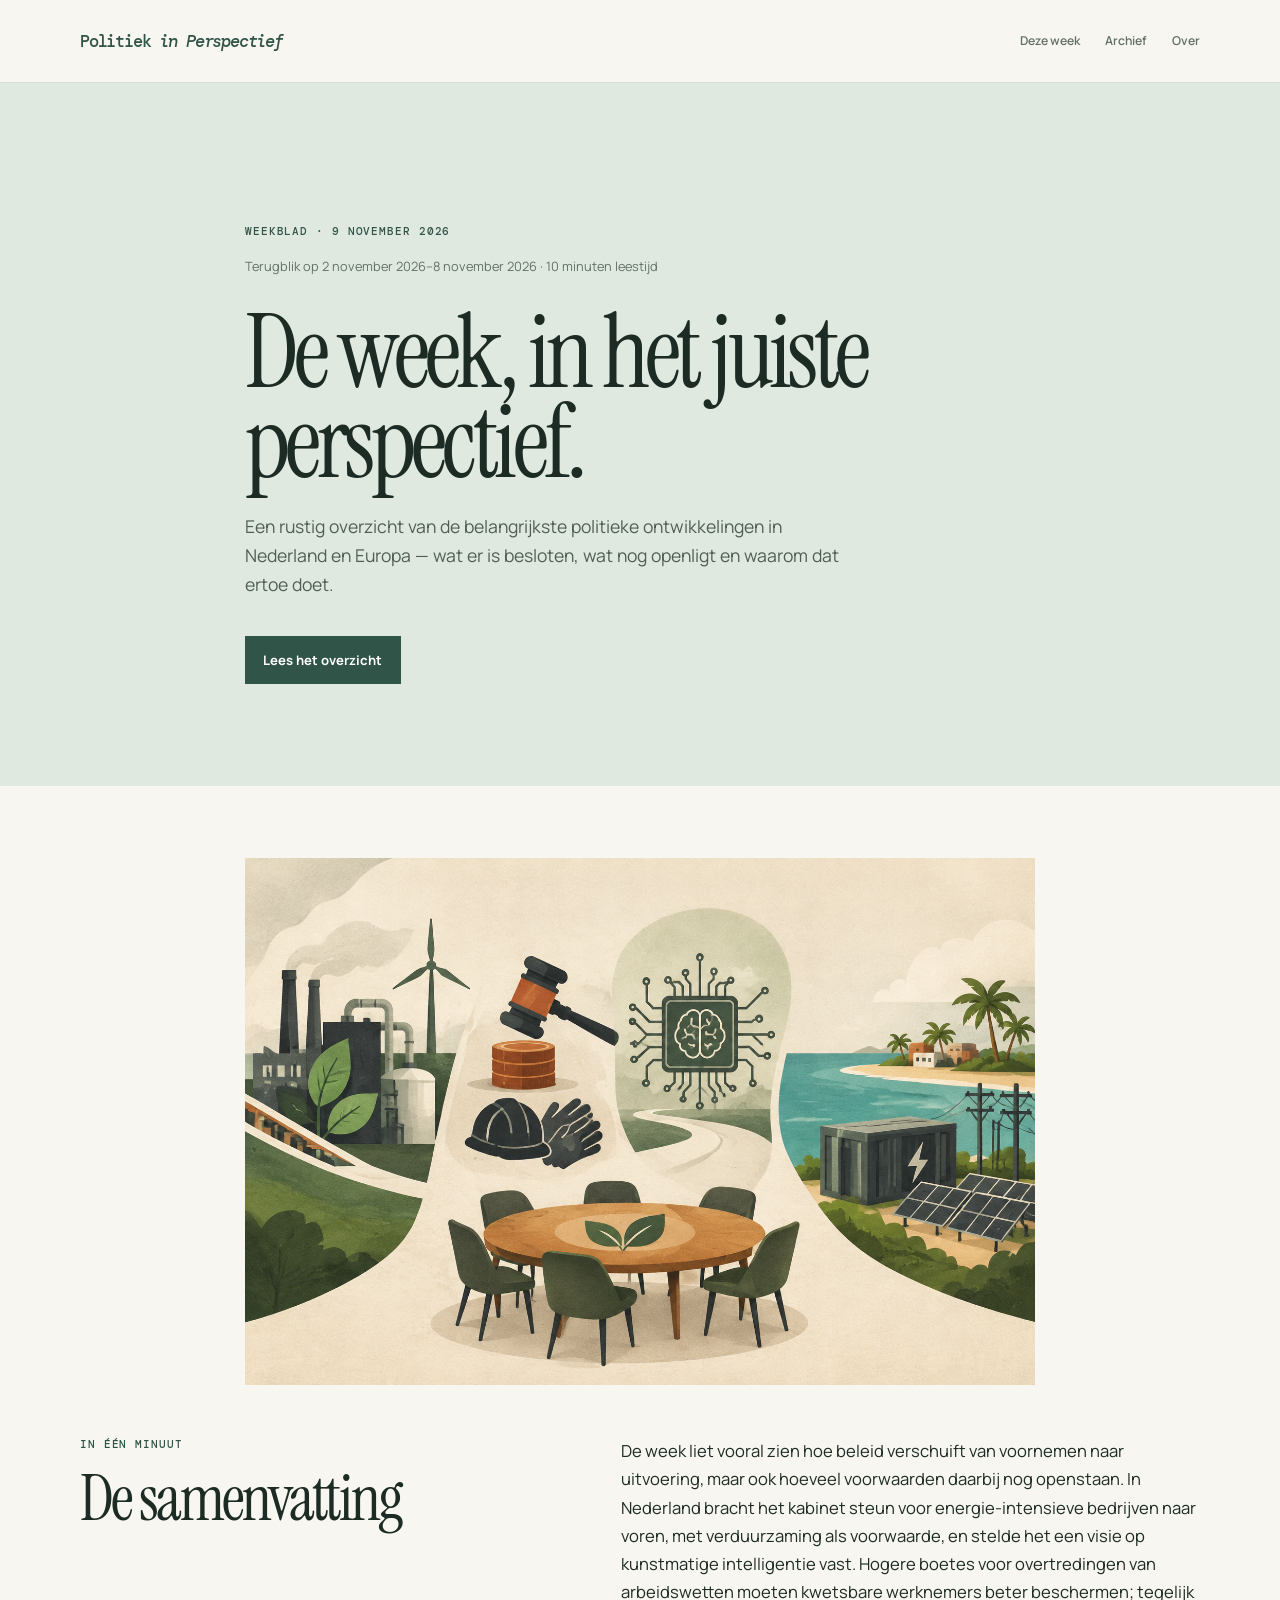
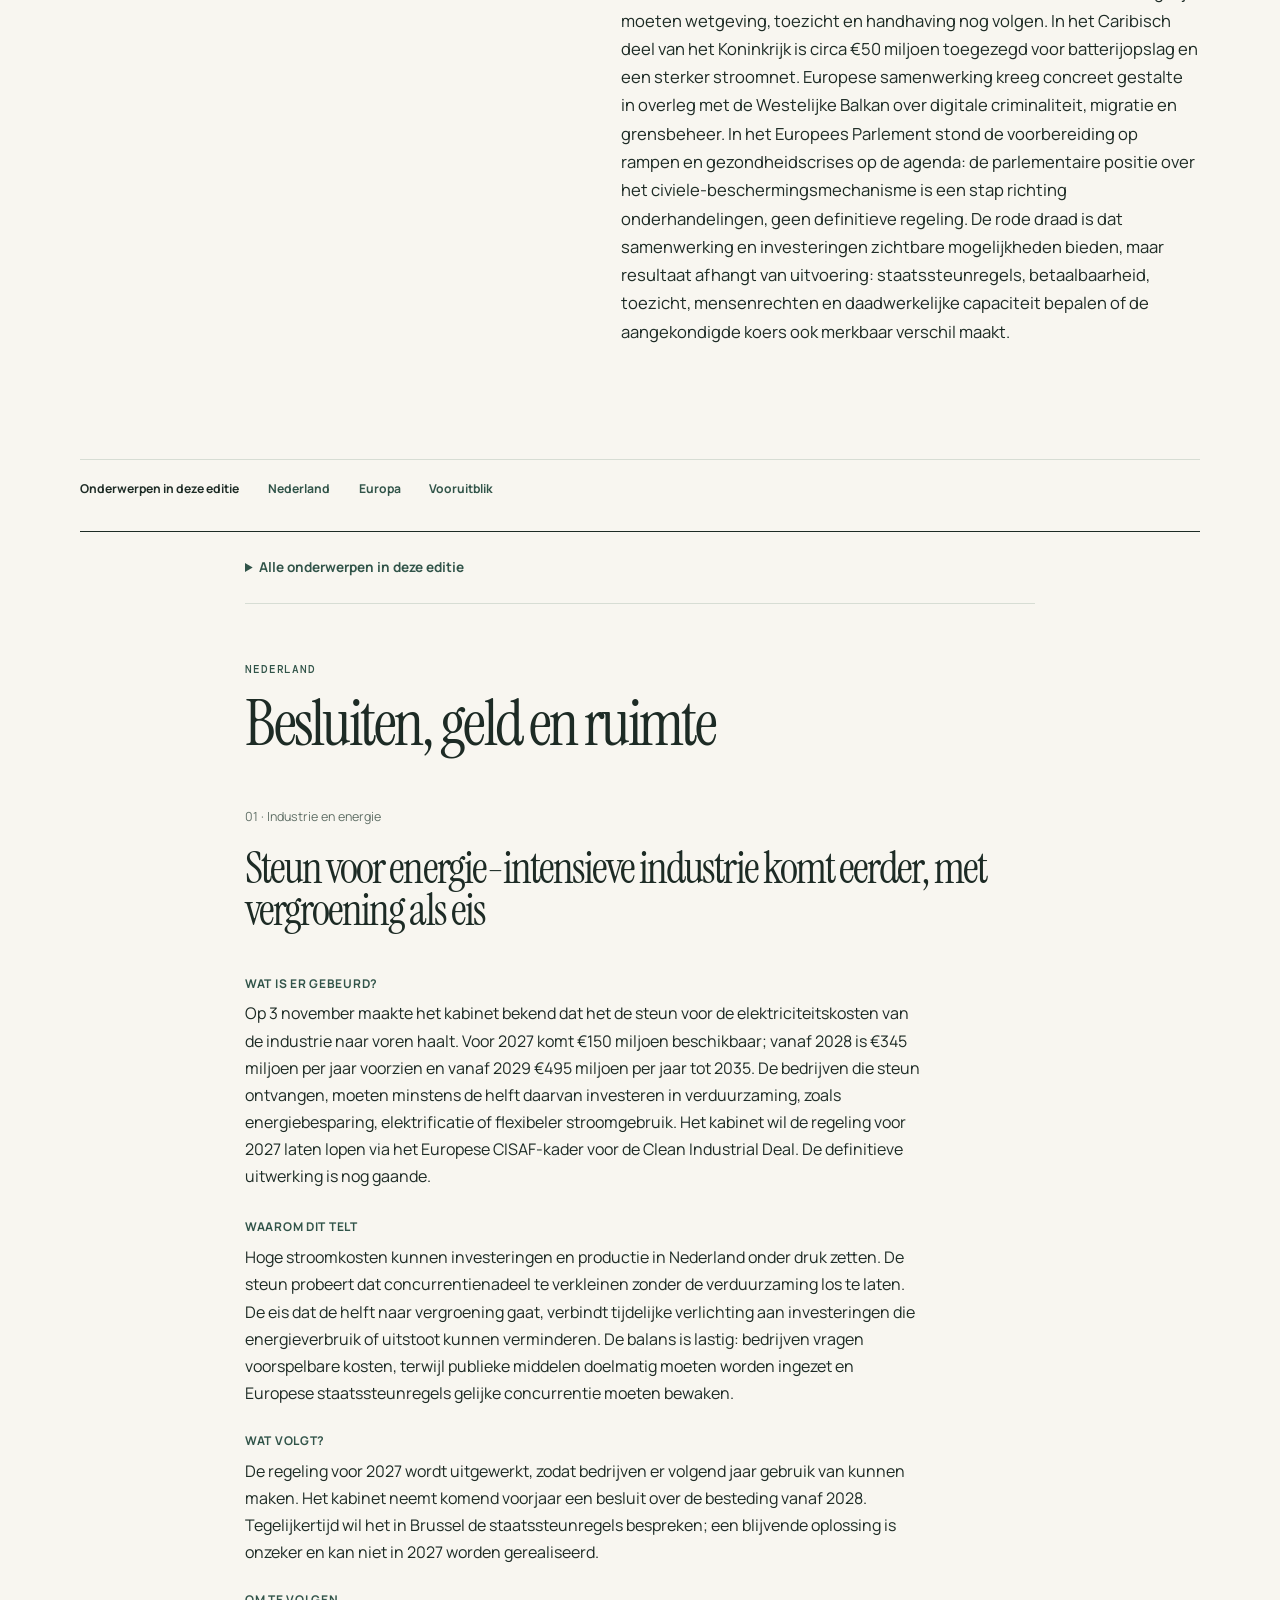
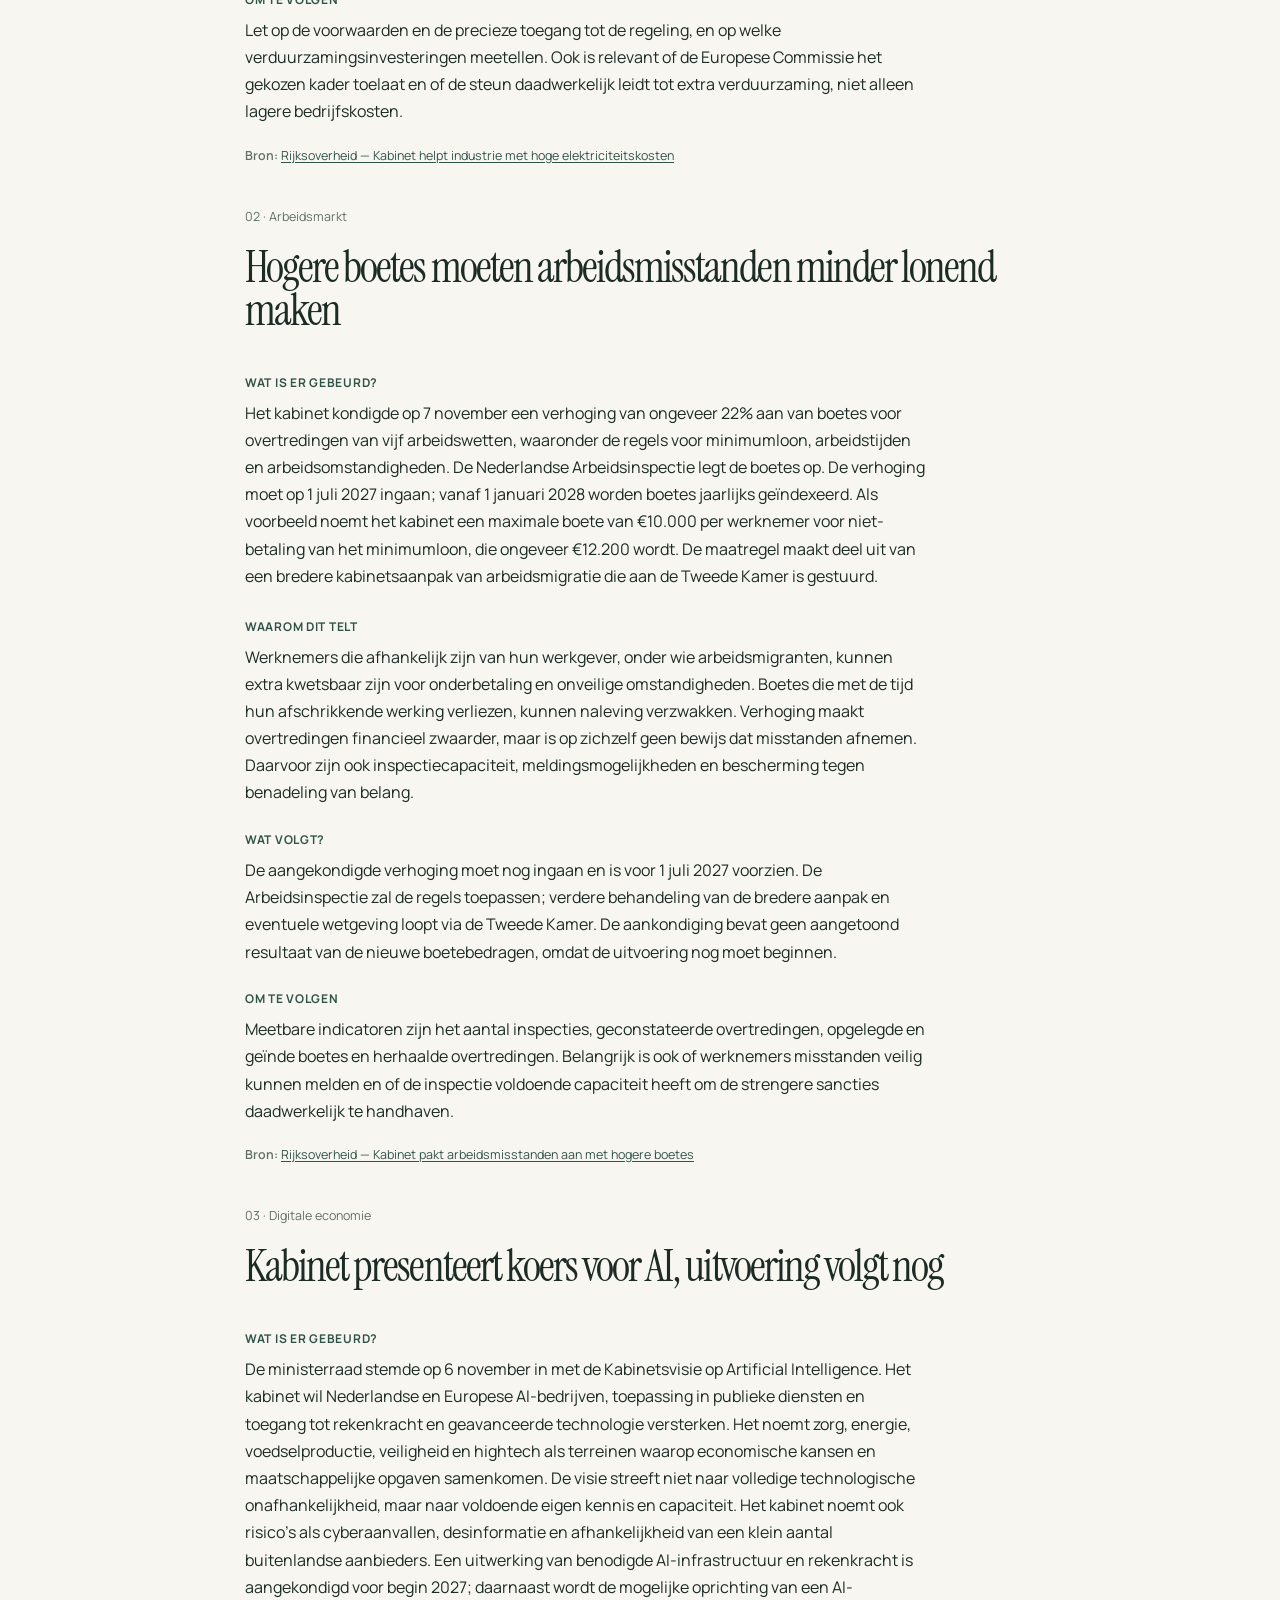
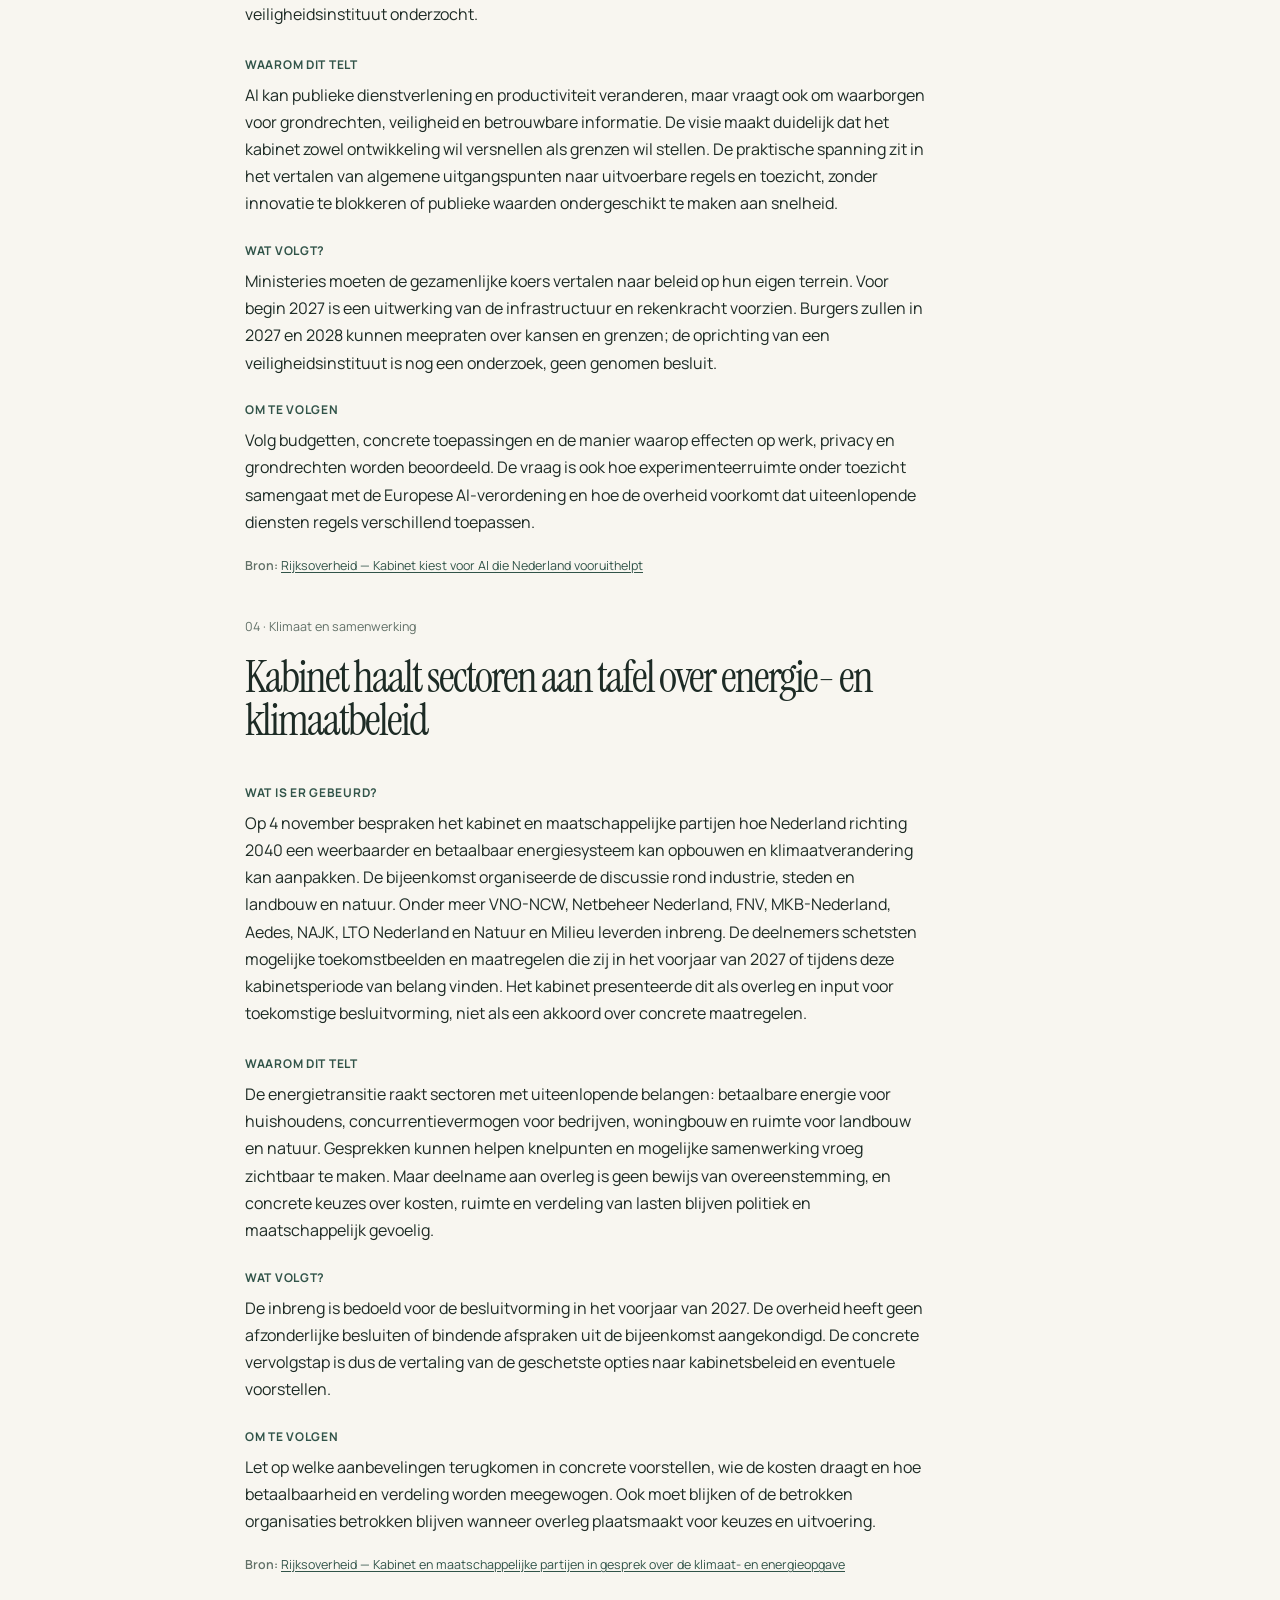
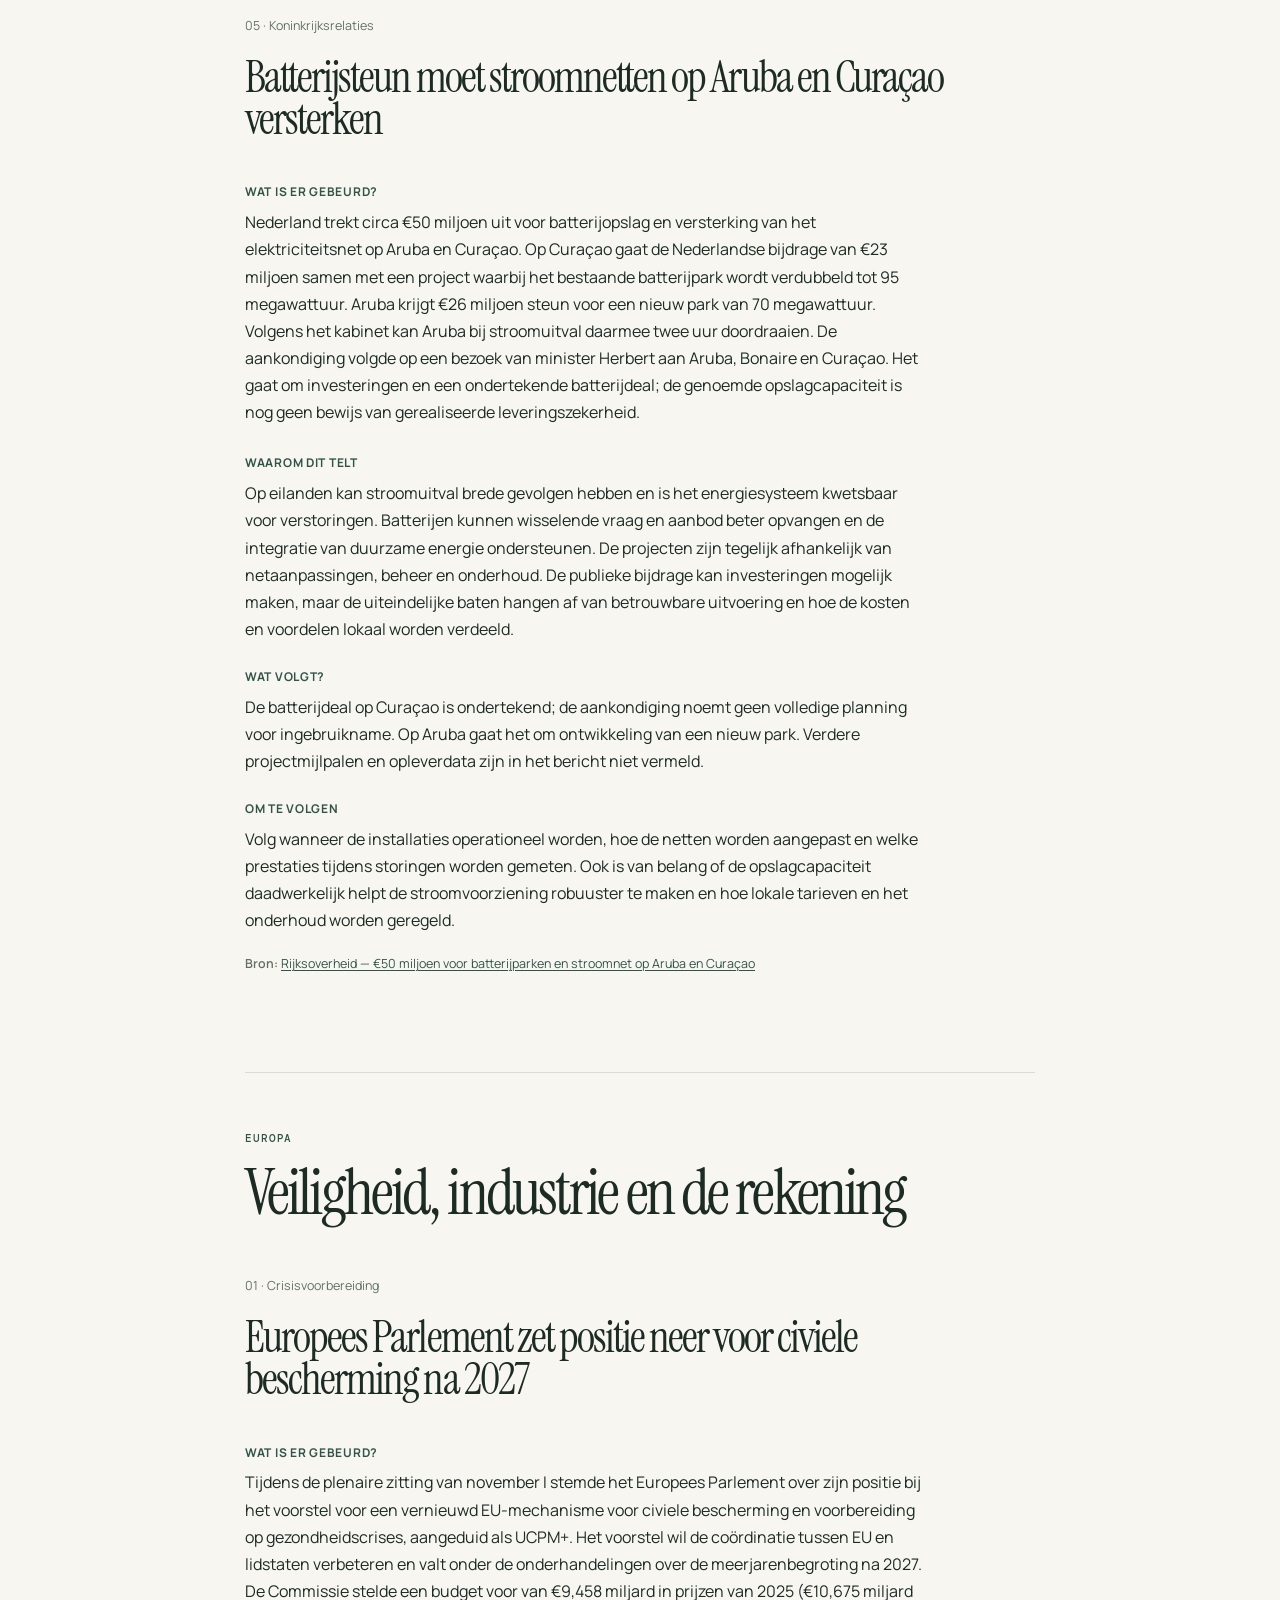
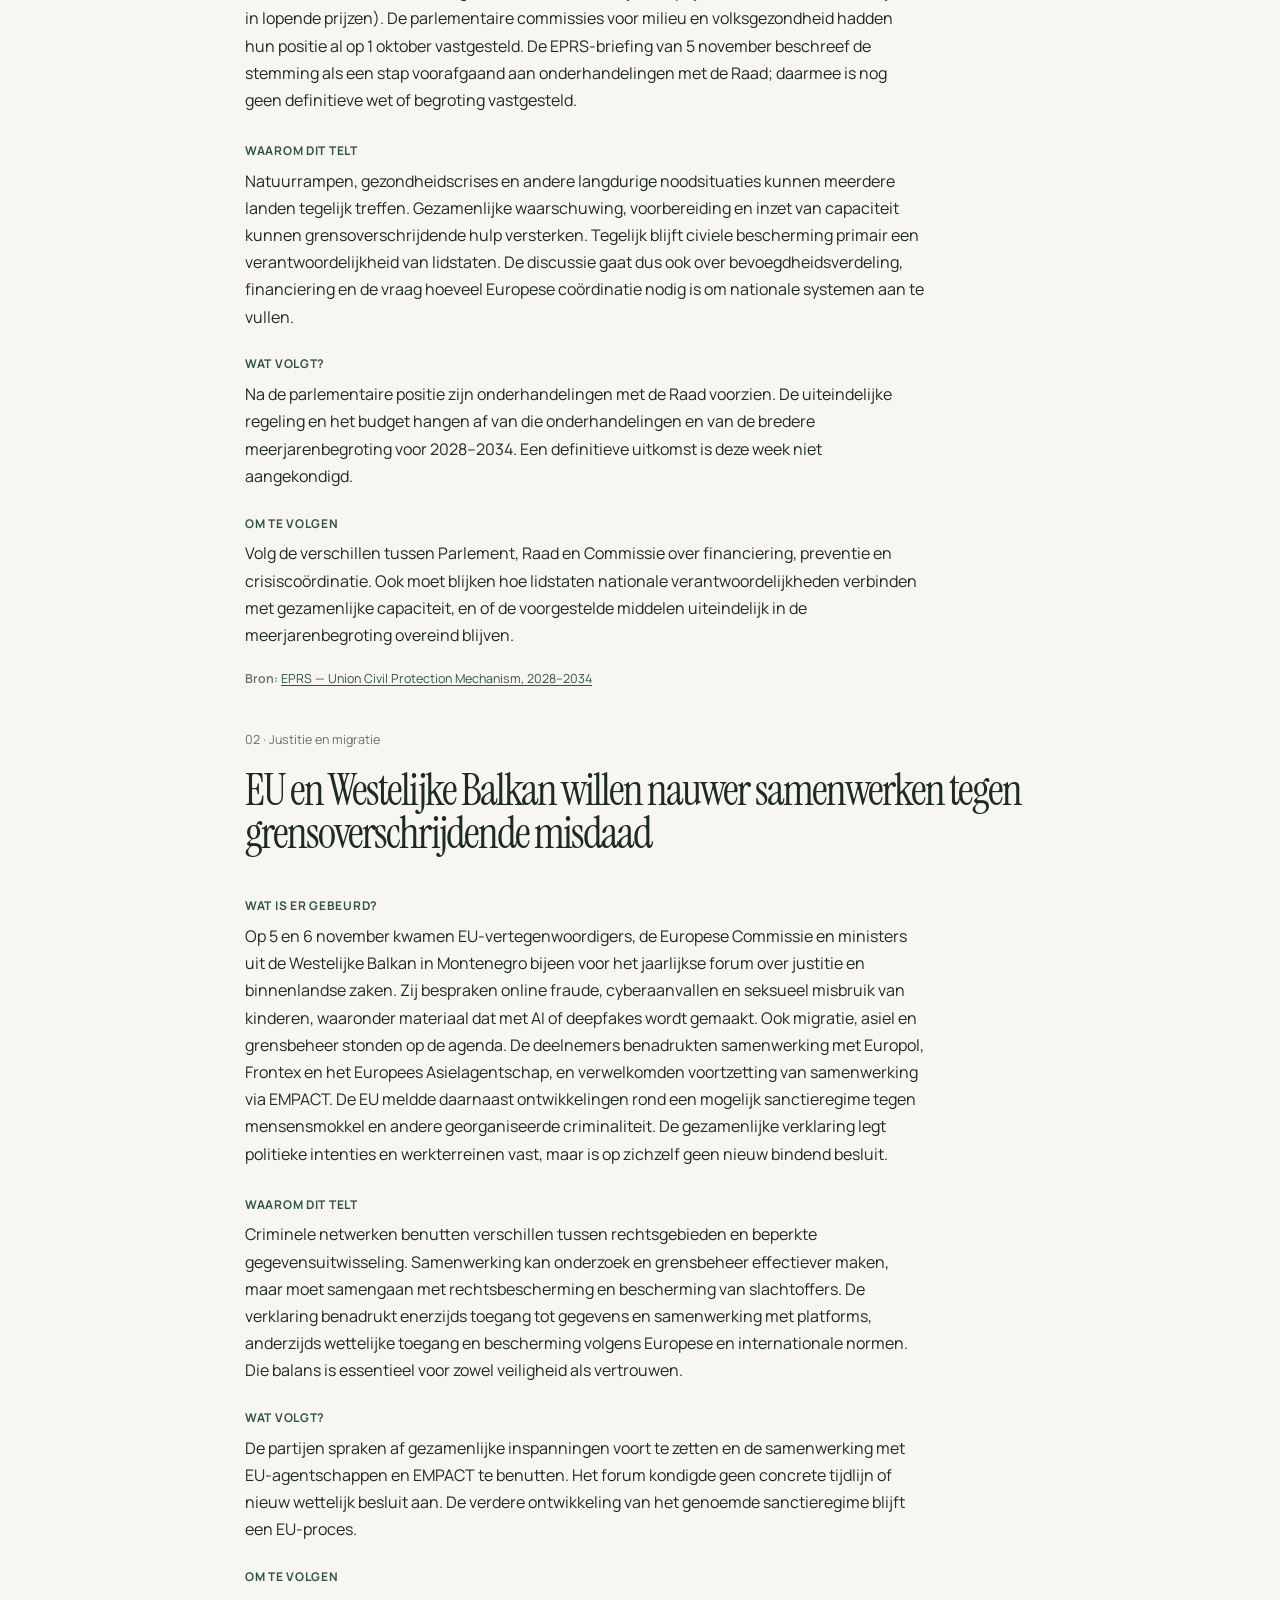
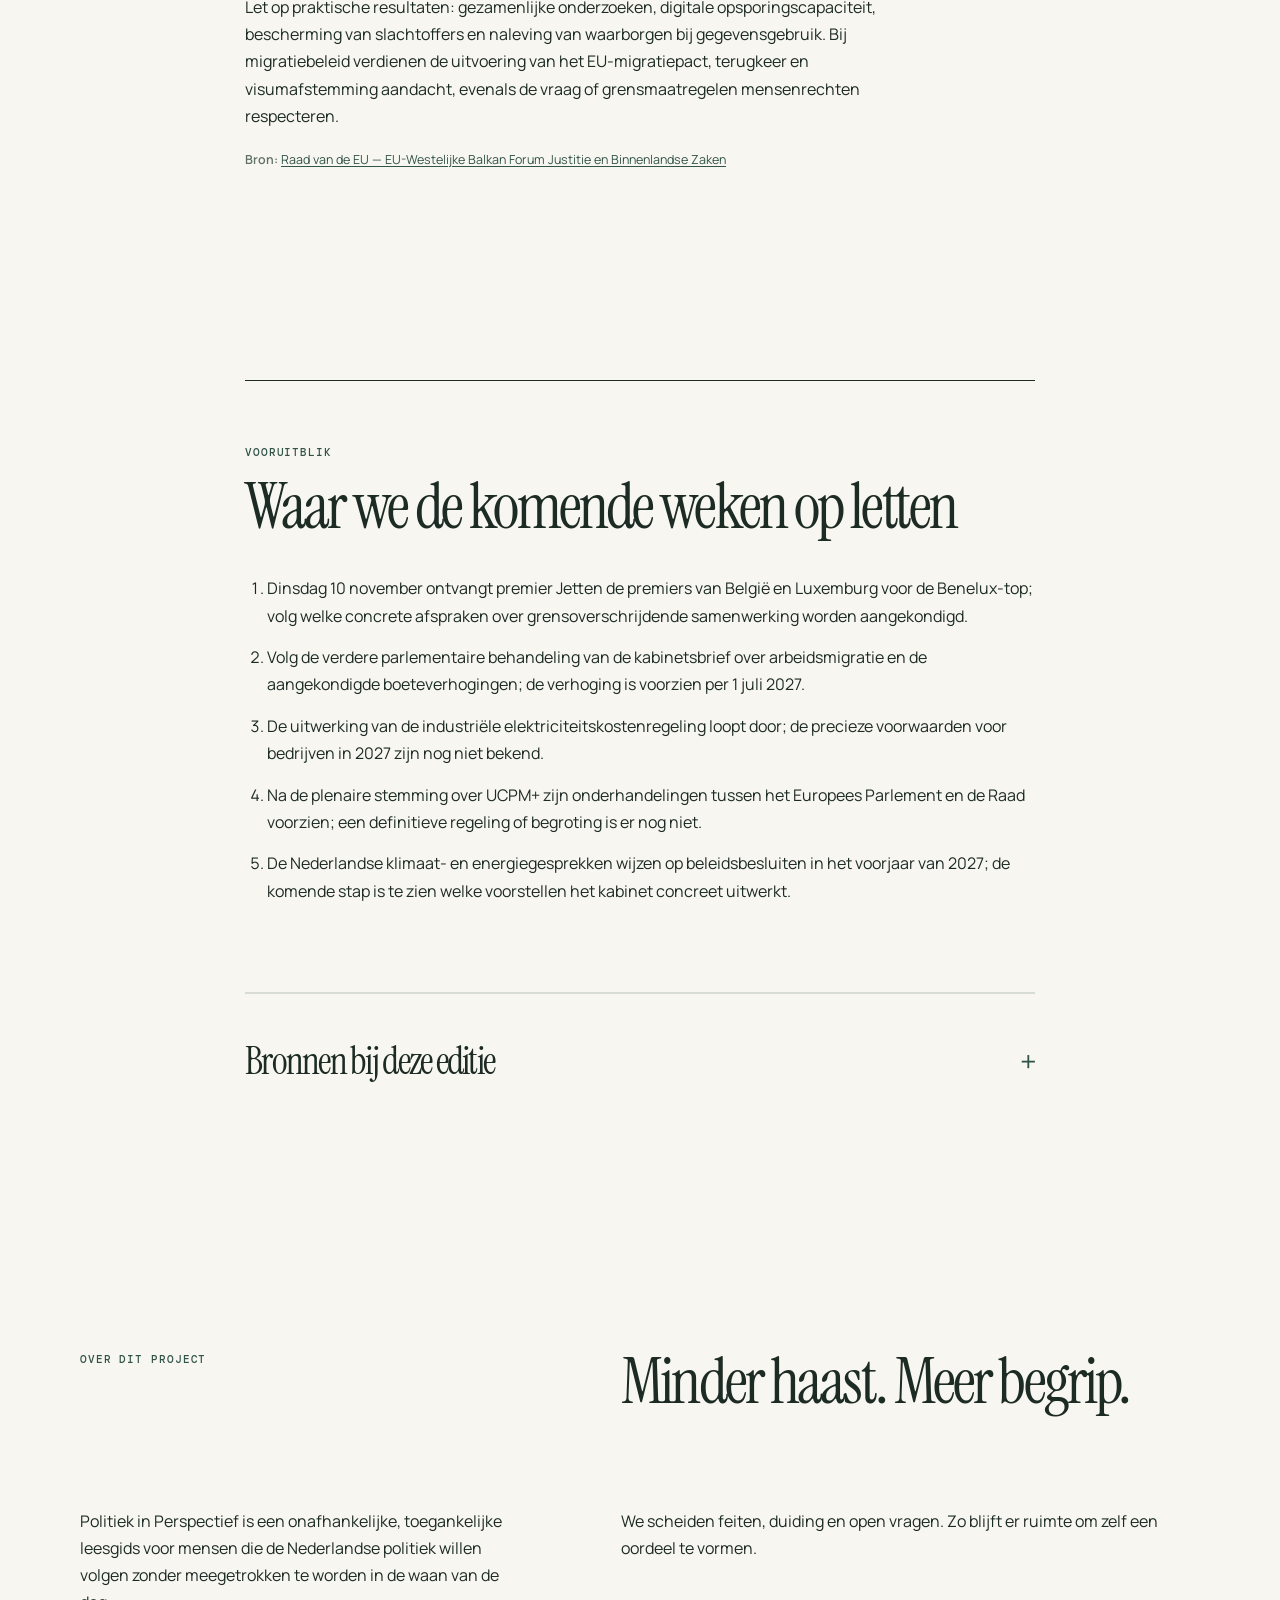
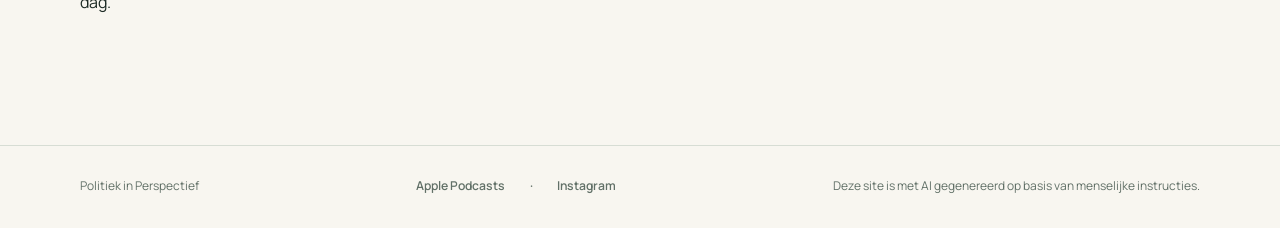
==== commit 2e0ccbc8: "Voeg Apple Podcasts en Instagram toe aan de footer" ====
--- a/index.html
+++ b/index.html
@@ -84,4 +84,4 @@
     </div>
   </section>
 <section class="outlook shell" id="vooruitblik"><p class="eyebrow">VOORUITBLIK</p><h2>Waar we de komende weken op letten</h2><ol><li>Dinsdag 10 november ontvangt premier Jetten de premiers van België en Luxemburg voor de Benelux-top; volg welke concrete afspraken over grensoverschrijdende samenwerking worden aangekondigd.</li><li>Volg de verdere parlementaire behandeling van de kabinetsbrief over arbeidsmigratie en de aangekondigde boeteverhogingen; de verhoging is voorzien per 1 juli 2027.</li><li>De uitwerking van de industriële elektriciteitskostenregeling loopt door; de precieze voorwaarden voor bedrijven in 2027 zijn nog niet bekend.</li><li>Na de plenaire stemming over UCPM+ zijn onderhandelingen tussen het Europees Parlement en de Raad voorzien; een definitieve regeling of begroting is er nog niet.</li><li>De Nederlandse klimaat- en energiegesprekken wijzen op beleidsbesluiten in het voorjaar van 2027; de komende stap is te zien welke voorstellen het kabinet concreet uitwerkt.</li></ol></section><details class="sources shell"><summary>Bronnen bij deze editie</summary><ul><li><a href="https://www.rijksoverheid.nl/actueel/nieuws/2026/11/03/kabinet-helpt-industrie-met-hoge-elektriciteitskosten" rel="noopener noreferrer">Rijksoverheid — Kabinet helpt industrie met hoge elektriciteitskosten</a></li><li><a href="https://www.rijksoverheid.nl/actueel/nieuws/2026/11/07/kabinet-pakt-arbeidsmisstanden-aan-met-hogere-boetes" rel="noopener noreferrer">Rijksoverheid — Kabinet pakt arbeidsmisstanden aan met hogere boetes</a></li><li><a href="https://www.rijksoverheid.nl/actueel/nieuws/2026/11/06/kabinet-kiest-voor-ai-die-nederland-vooruithelpt" rel="noopener noreferrer">Rijksoverheid — Kabinet kiest voor AI die Nederland vooruithelpt</a></li><li><a href="https://www.rijksoverheid.nl/actueel/nieuws/2026/11/04/kabinet-en-maatschappelijke-partijen-in-gesprek-over-de-klimaat-en-energieopgave" rel="noopener noreferrer">Rijksoverheid — Kabinet en maatschappelijke partijen in gesprek over de klimaat- en energieopgave</a></li><li><a href="https://www.rijksoverheid.nl/actueel/nieuws/2026/11/06/50-miljoen-voor-batterijparken-en-stroomnet-op-aruba-en-curacao" rel="noopener noreferrer">Rijksoverheid — €50 miljoen voor batterijparken en stroomnet op Aruba en Curaçao</a></li><li><a href="https://eprs.europarl.europa.eu/EPRS_ATA(2026)797016?locale=EN" rel="noopener noreferrer">EPRS — Union Civil Protection Mechanism, 2028–2034</a></li><li><a href="https://www.consilium.europa.eu/en/press/press-releases/2026/11/05/joint-press-release-eu-western-balkans-ministerial-forum-on-justice-and-home-affairs-budva-montenegro-5-6-november-2026/" rel="noopener noreferrer">Raad van de EU — EU-Westelijke Balkan Forum Justitie en Binnenlandse Zaken</a></li></ul></details>
-<section class="about shell" id="over"><p class="eyebrow">OVER DIT PROJECT</p><h2>Minder haast. Meer begrip.</h2><p>Politiek in Perspectief is een onafhankelijke, toegankelijke leesgids voor mensen die de Nederlandse politiek willen volgen zonder meegetrokken te worden in de waan van de dag.</p><p>We scheiden feiten, duiding en open vragen. Zo blijft er ruimte om zelf een oordeel te vormen.</p></section></main><footer class="site-footer"><div class="shell footer-inner"><p>Politiek in Perspectief</p><p>Deze site is met AI gegenereerd op basis van menselijke instructies.</p></div></footer></body></html>+<section class="about shell" id="over"><p class="eyebrow">OVER DIT PROJECT</p><h2>Minder haast. Meer begrip.</h2><p>Politiek in Perspectief is een onafhankelijke, toegankelijke leesgids voor mensen die de Nederlandse politiek willen volgen zonder meegetrokken te worden in de waan van de dag.</p><p>We scheiden feiten, duiding en open vragen. Zo blijft er ruimte om zelf een oordeel te vormen.</p></section></main><footer class="site-footer"><div class="shell footer-inner"><p>Politiek in Perspectief</p><nav aria-label="Luisteren en volgen"><a href="https://podcasts.apple.com/nl/podcast/politiek-in-perspectief/id6827139253">Apple Podcasts</a> · <a href="https://www.instagram.com/politiekinperspectief/">Instagram</a></nav><p>Deze site is met AI gegenereerd op basis van menselijke instructies.</p></div></footer></body></html>
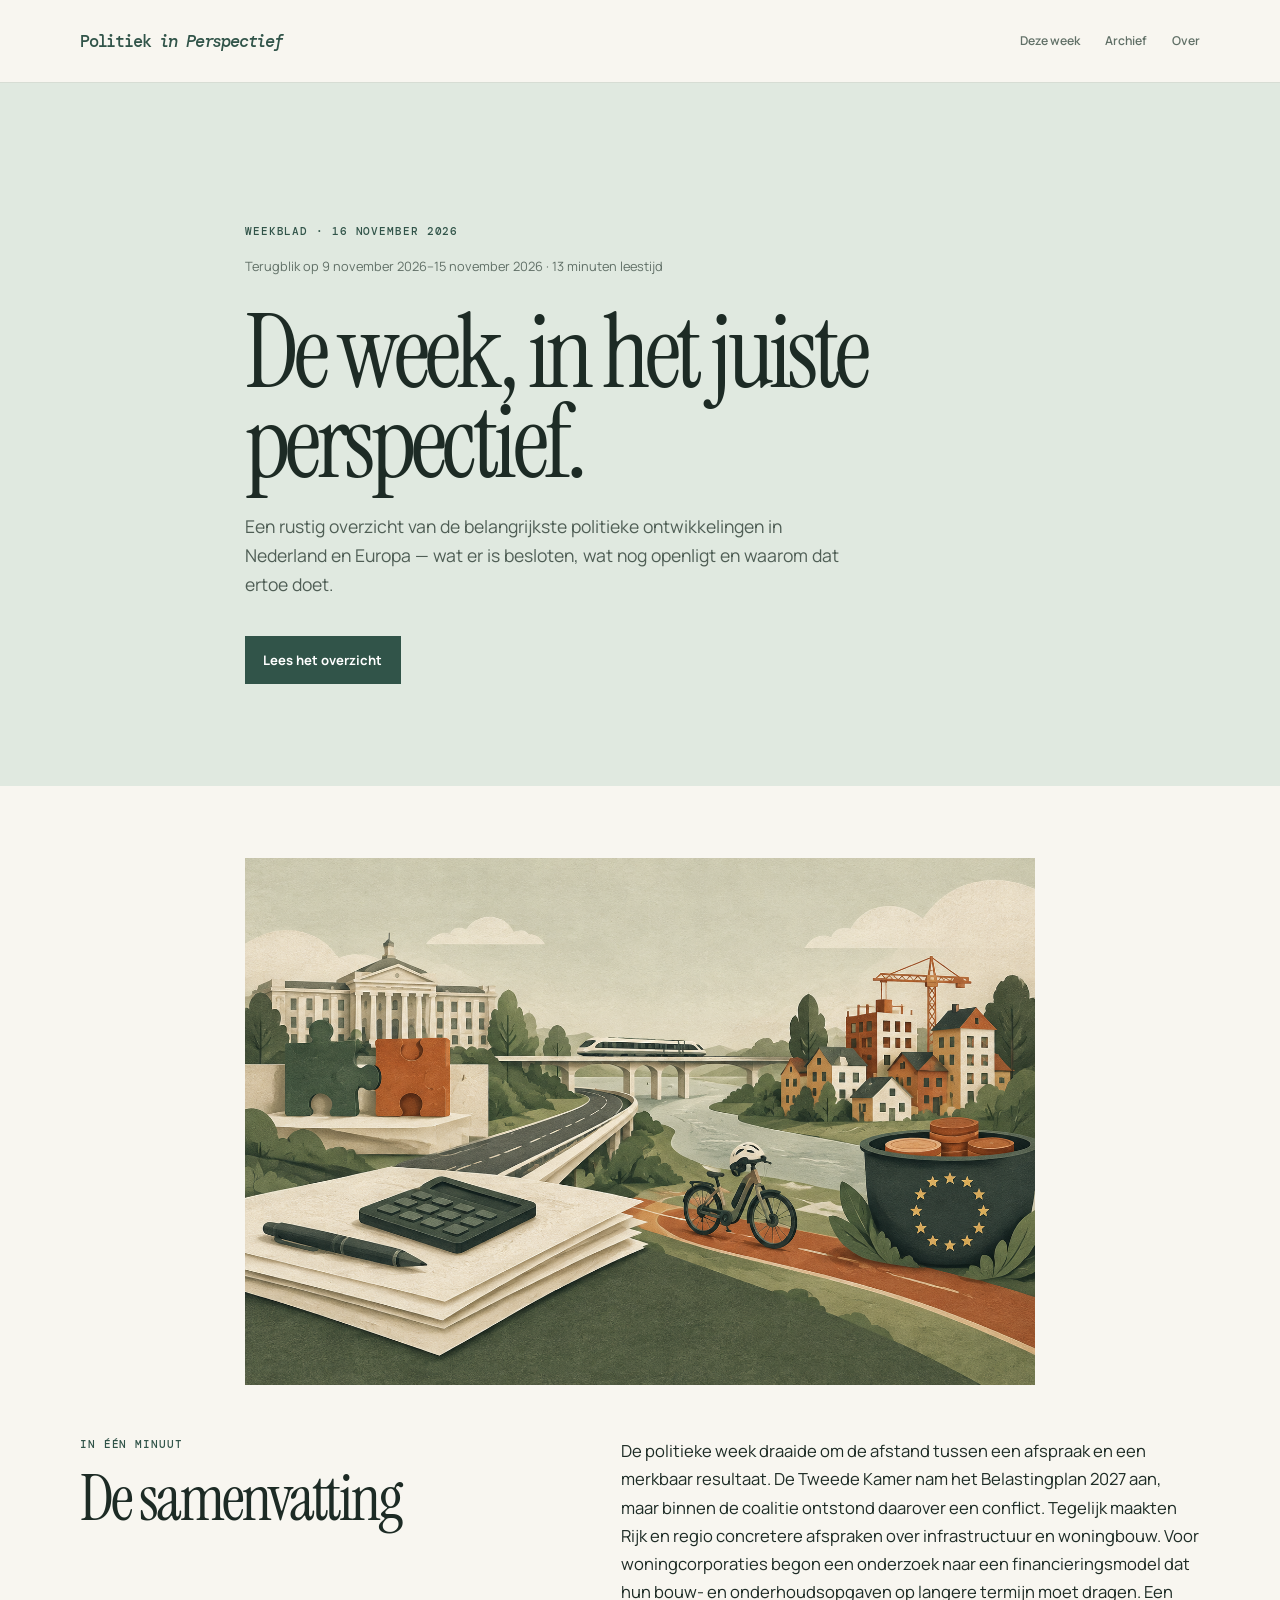
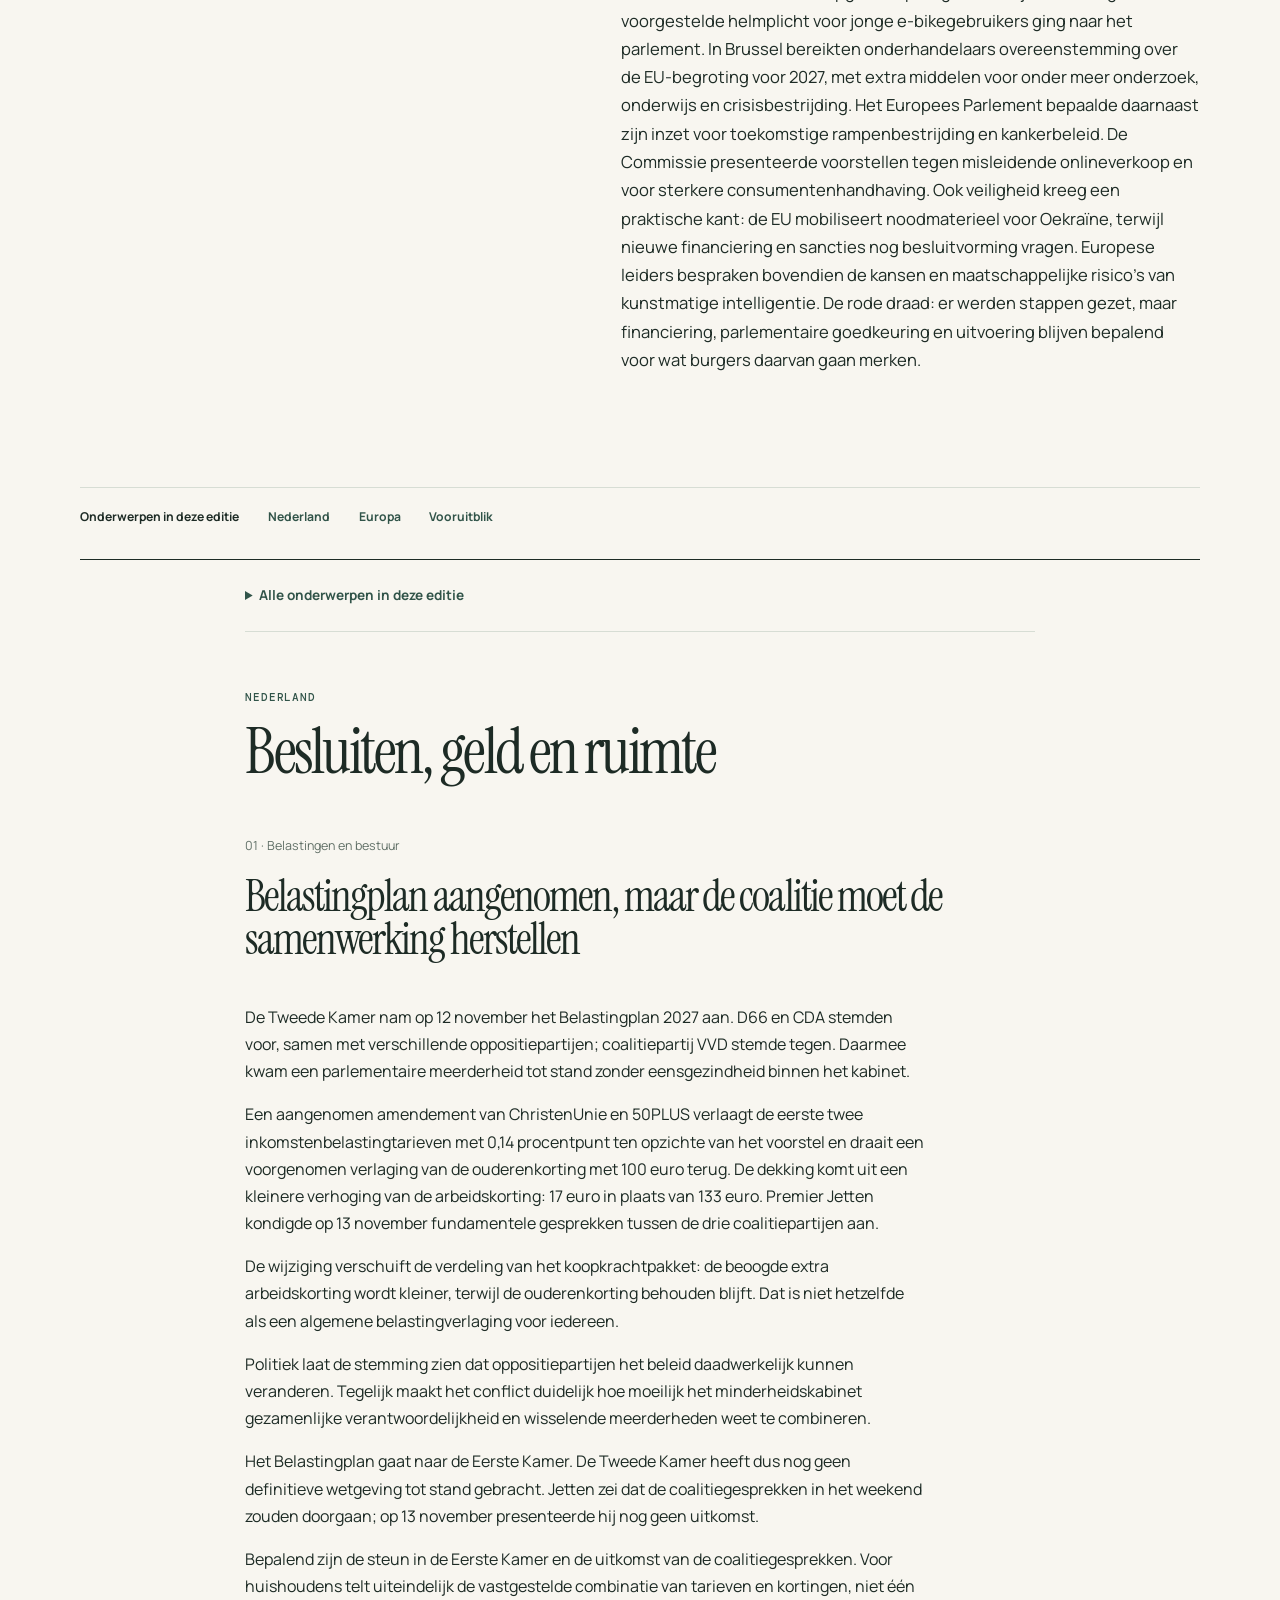
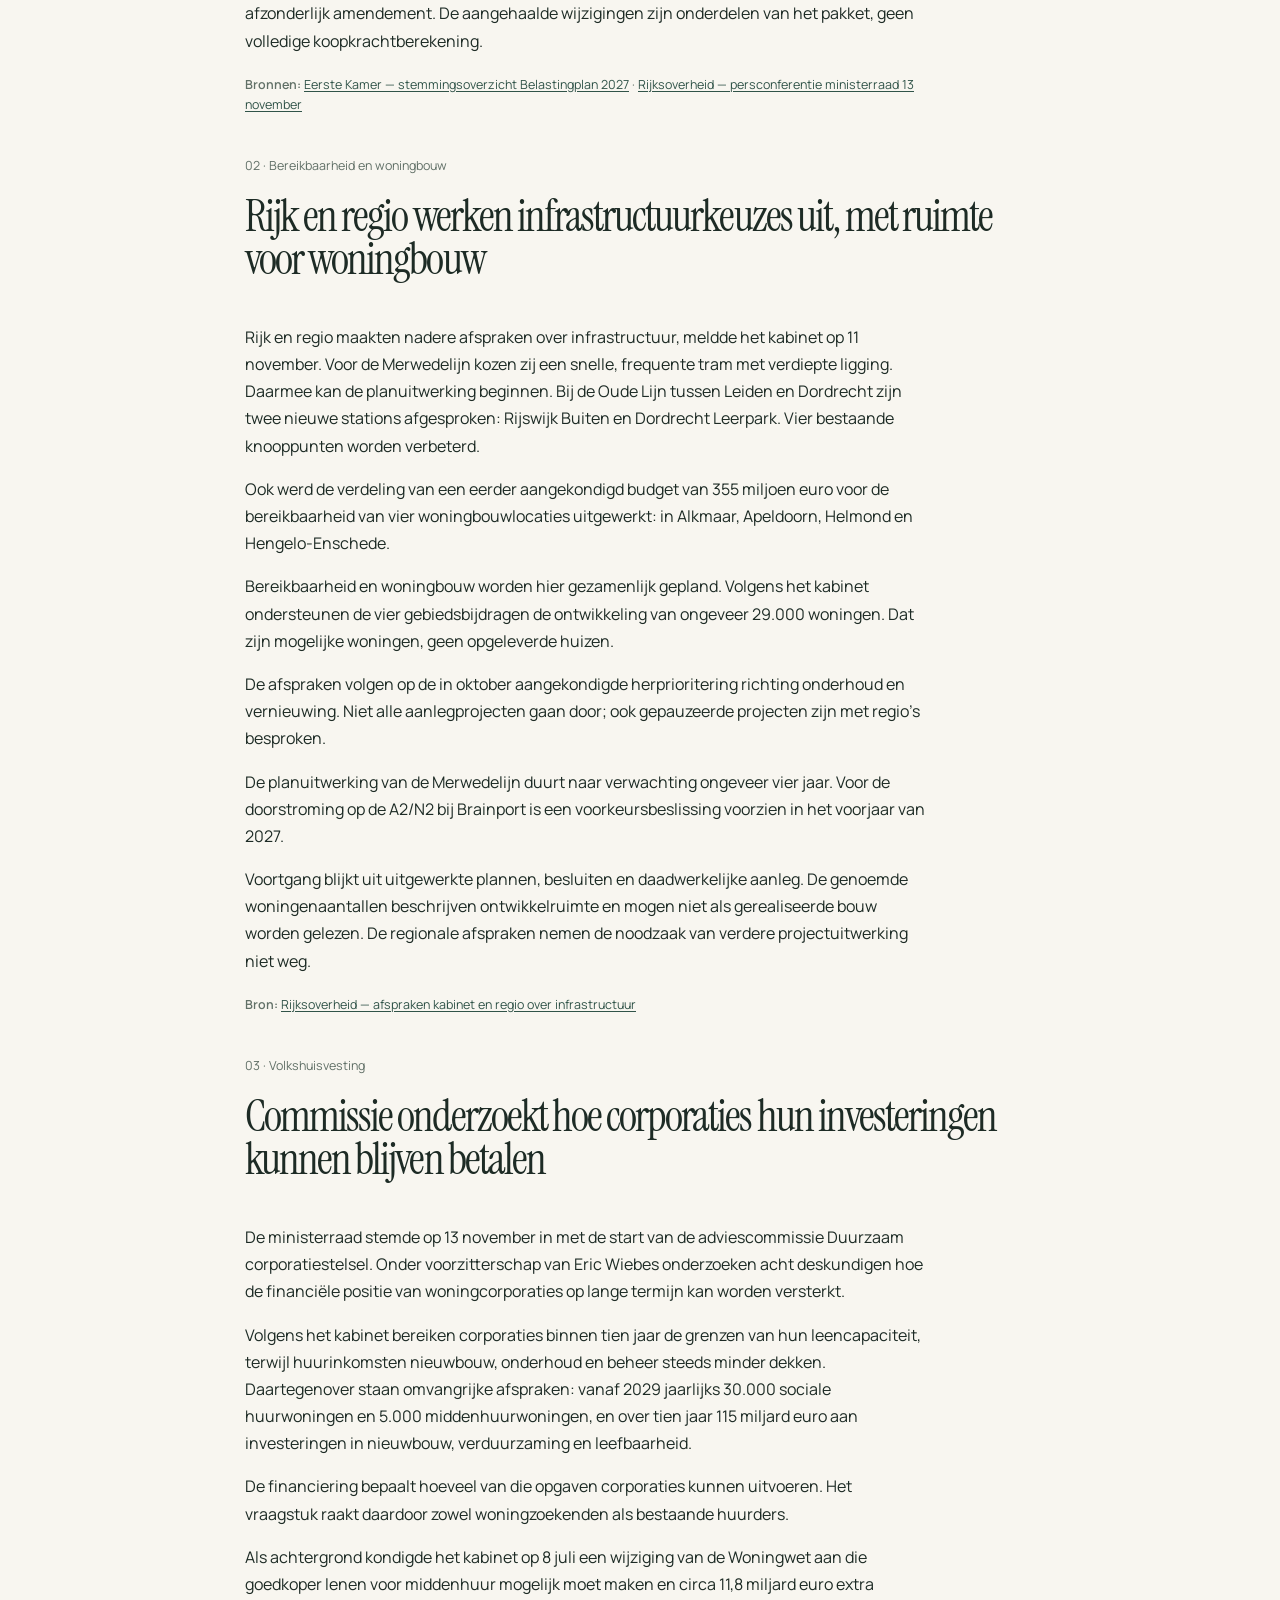
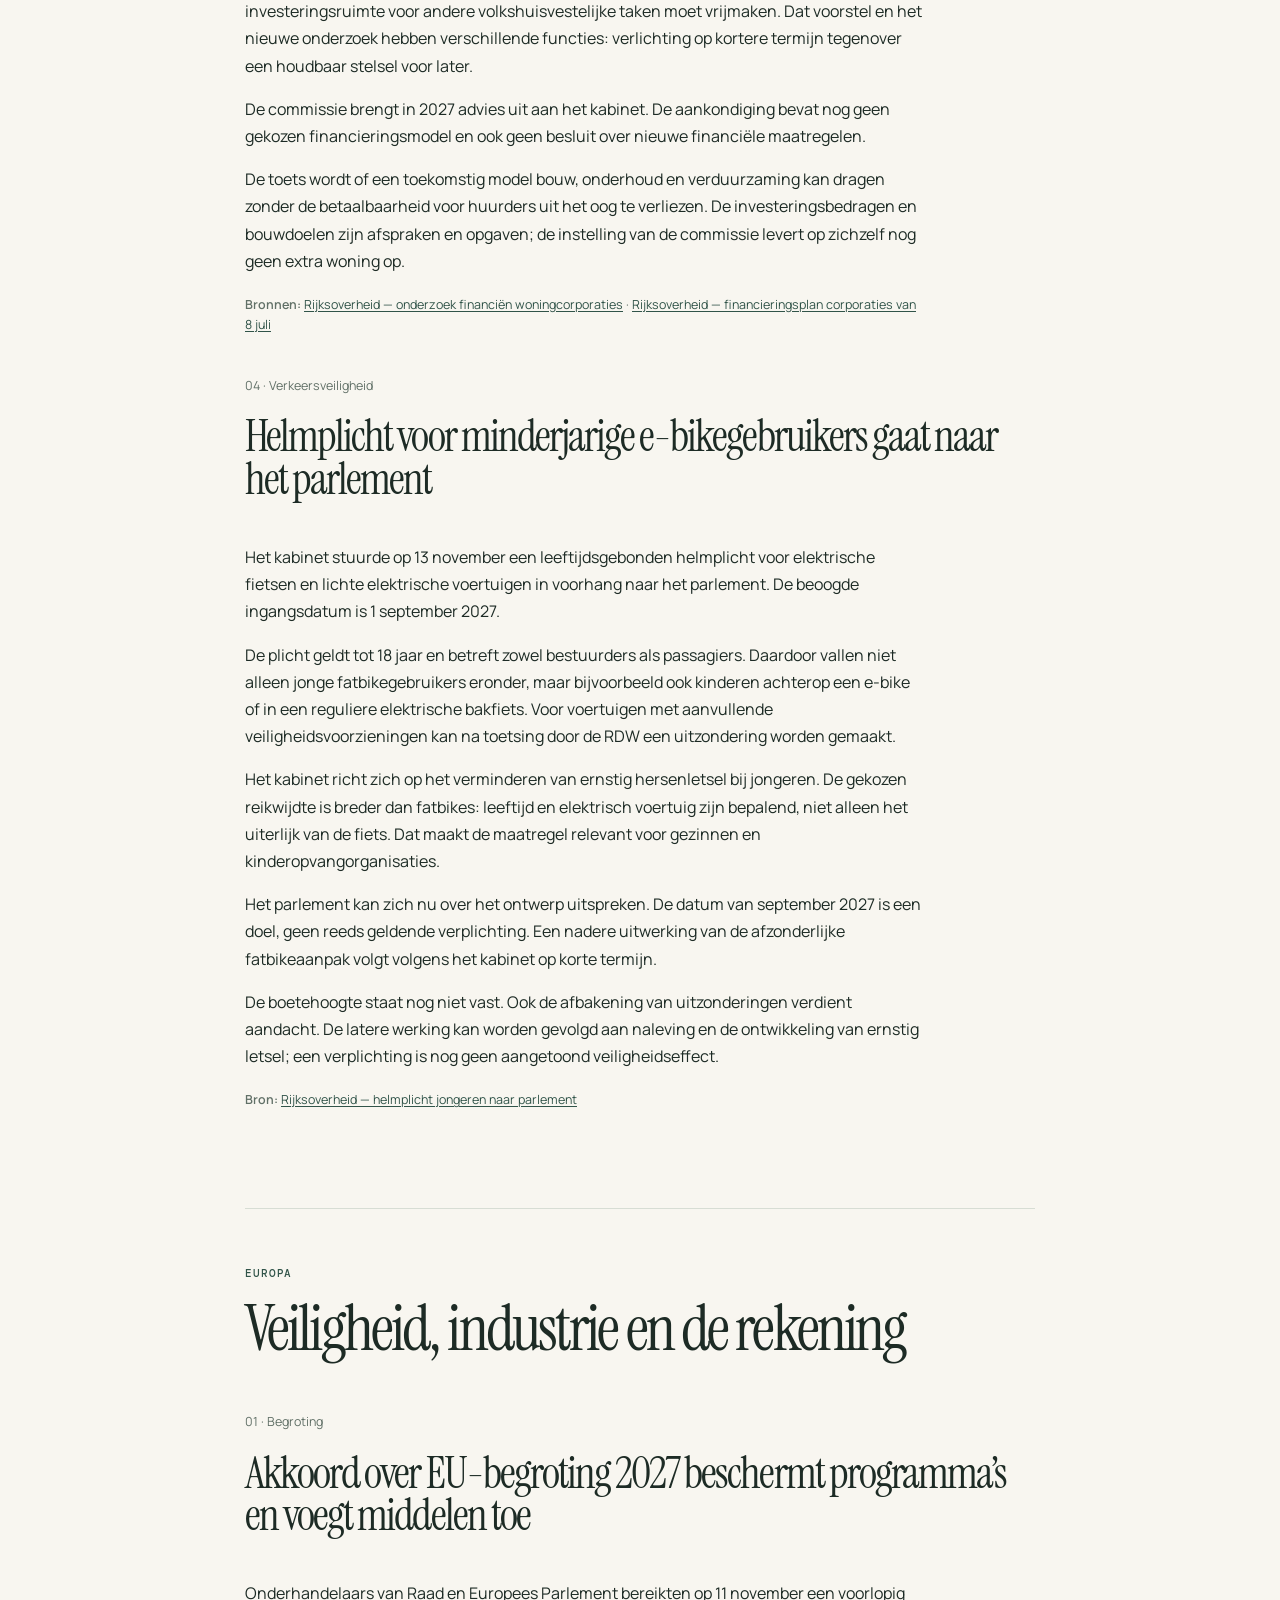
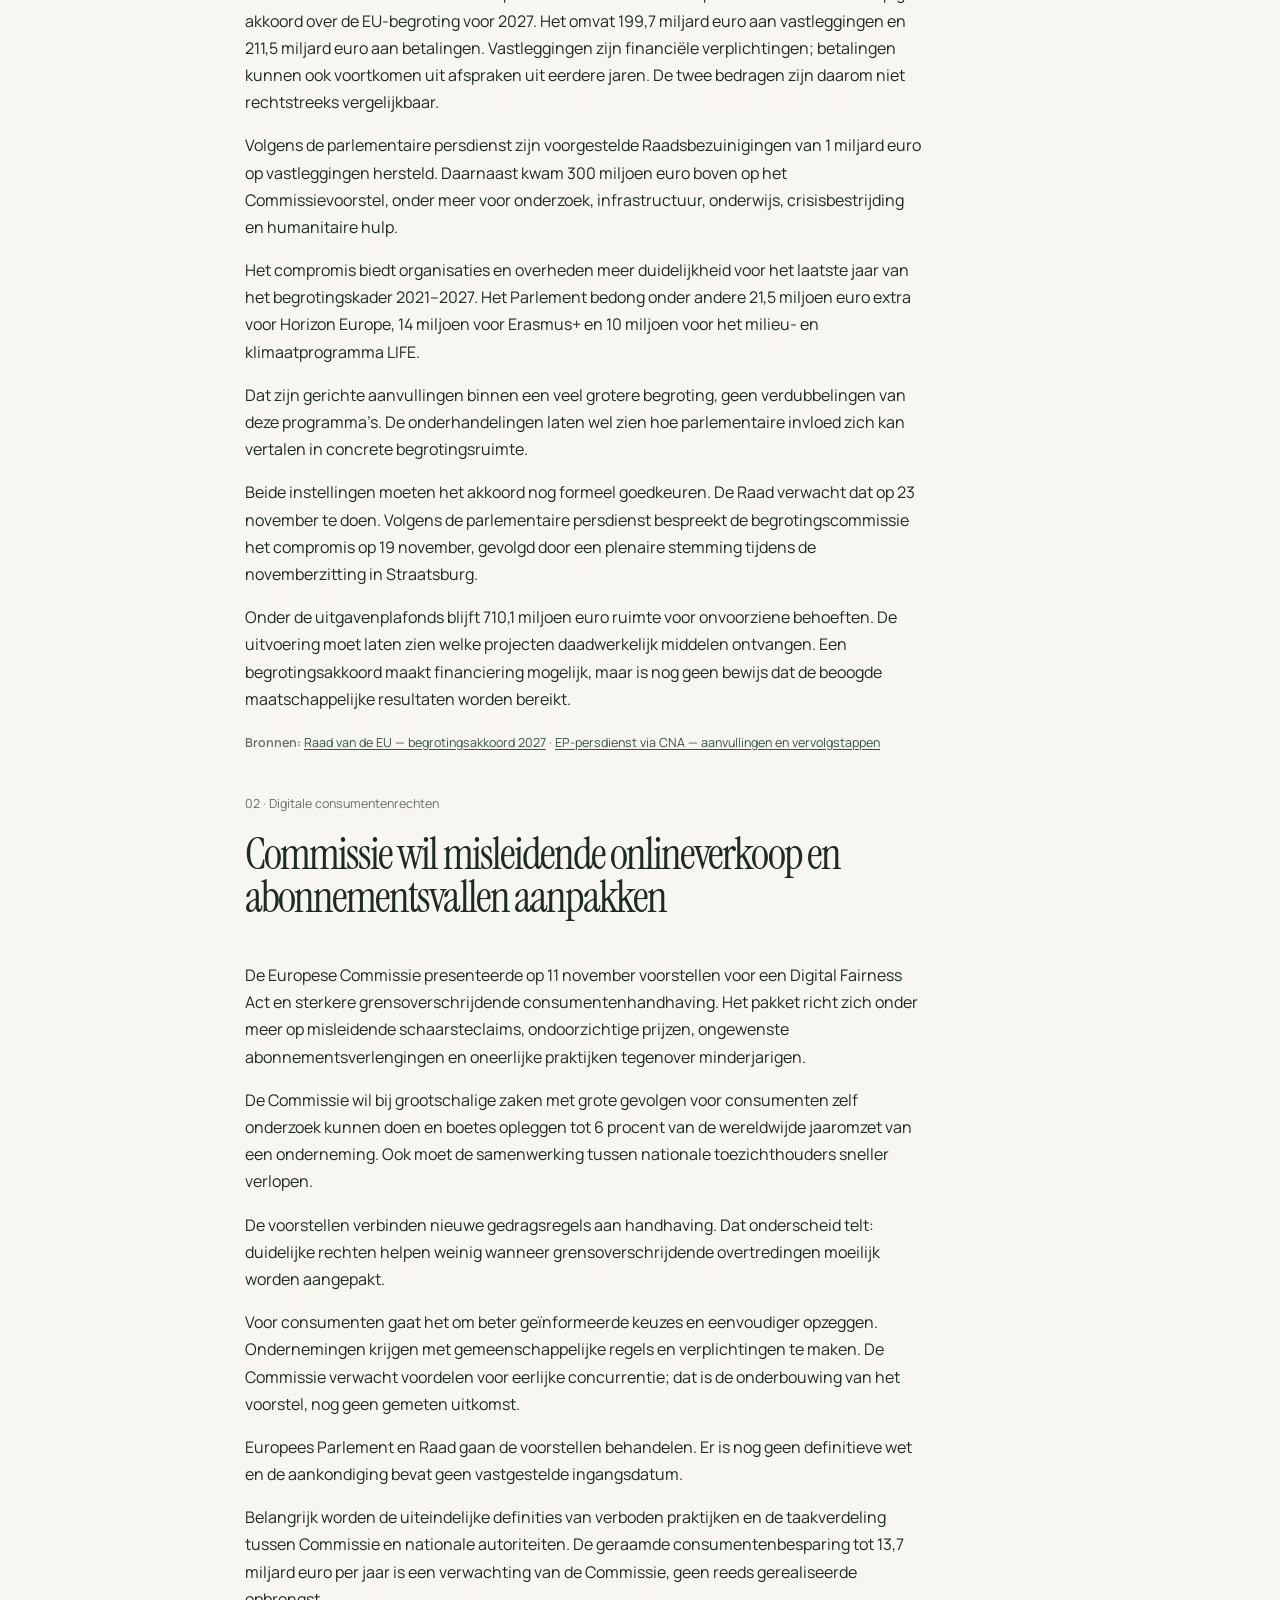
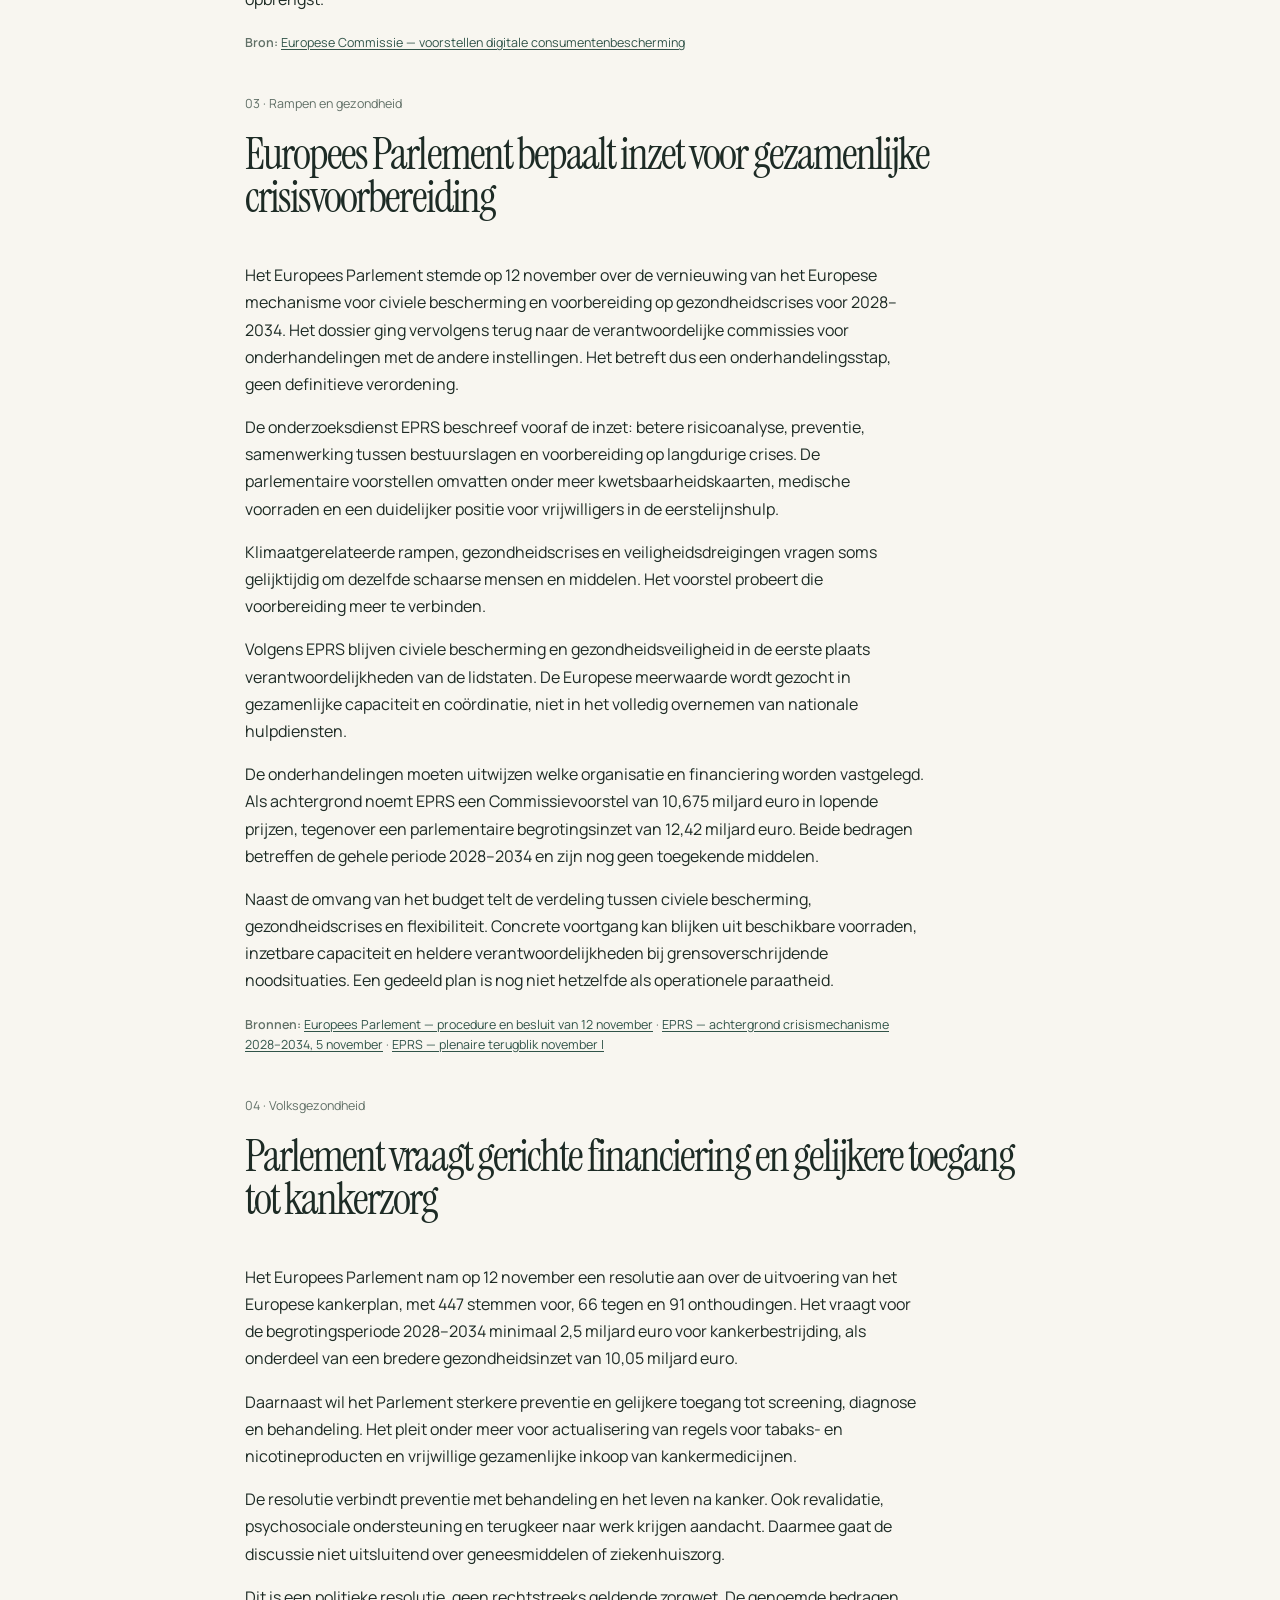
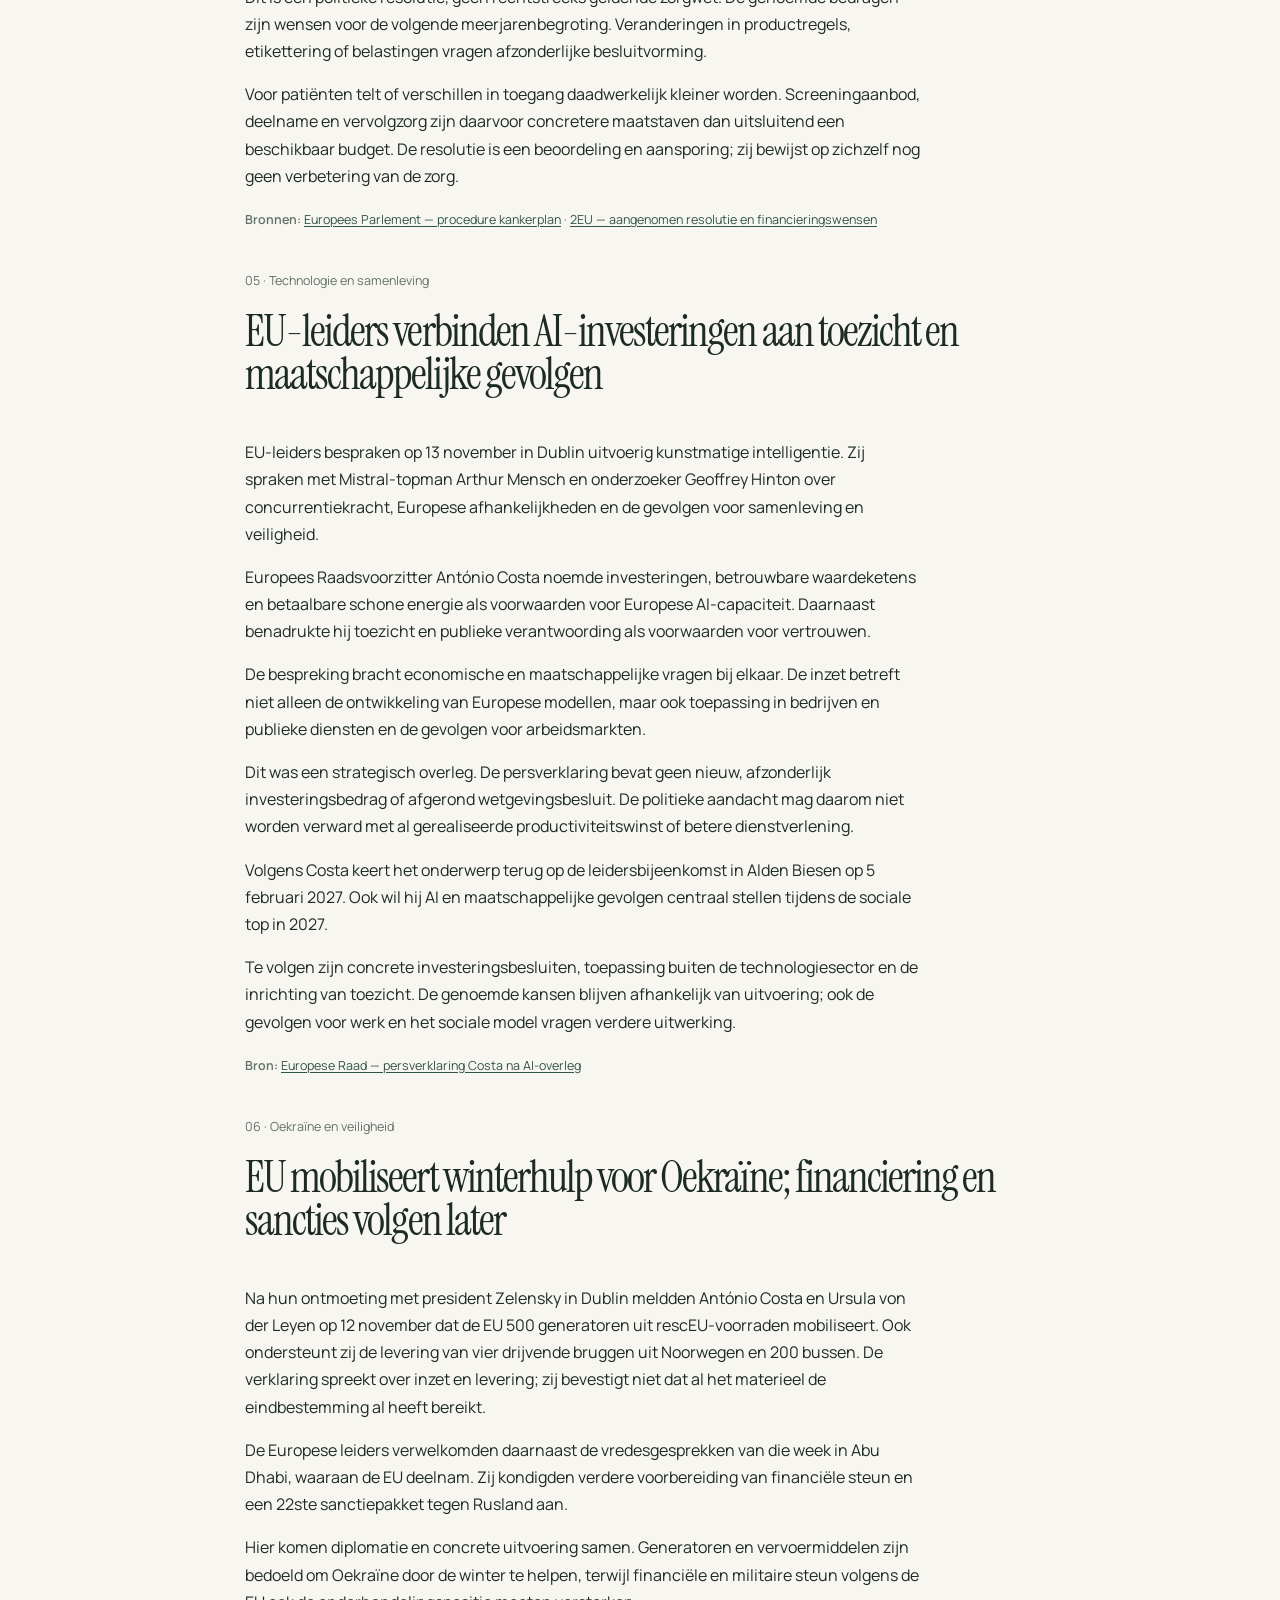
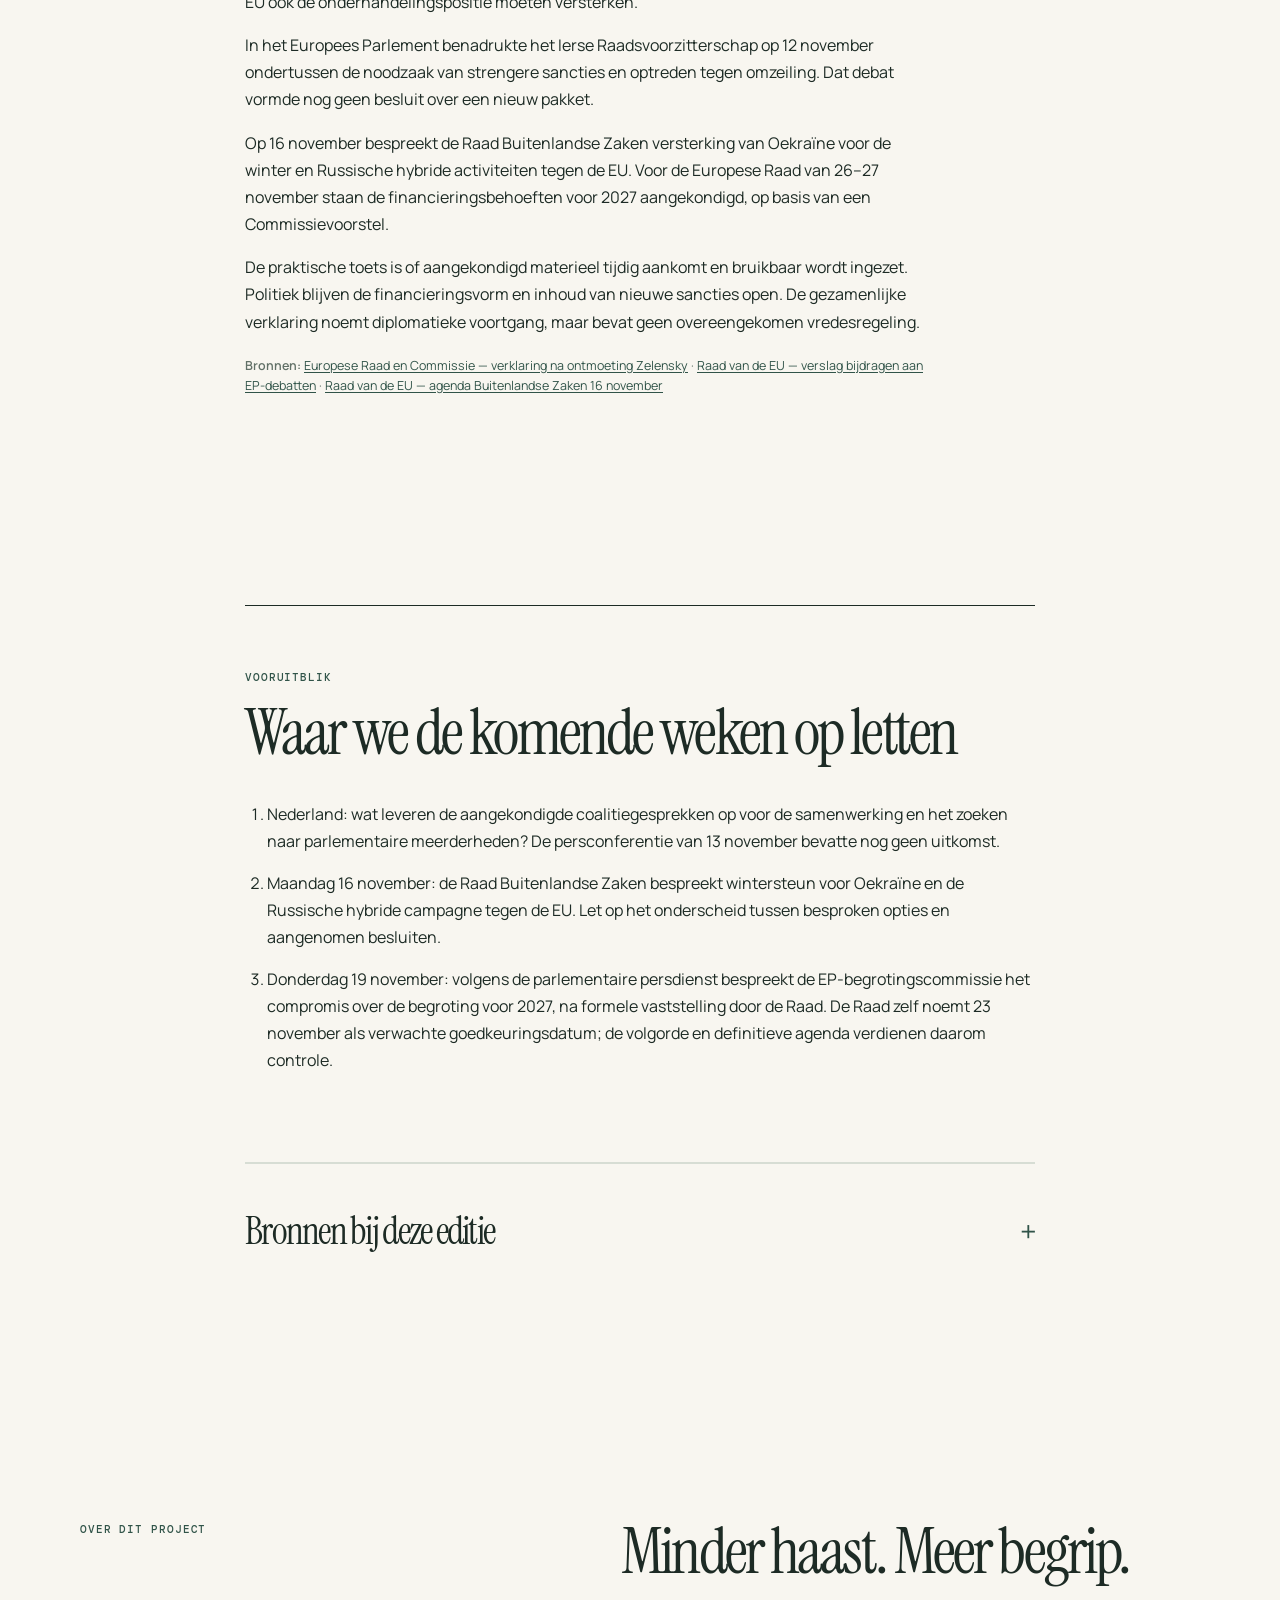
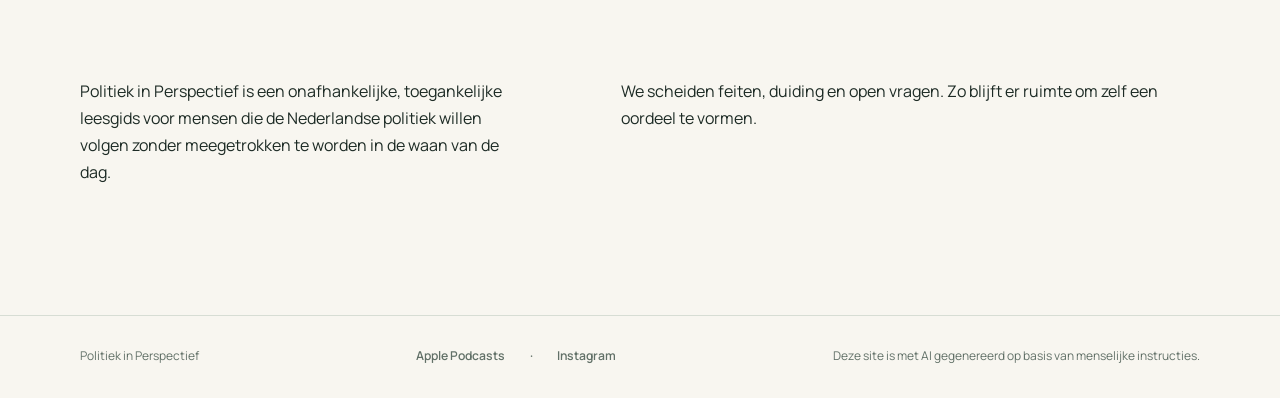
==== commit 7df4239a: "Publiceer weekeditie 2026-11-16" ====
--- a/index.html
+++ b/index.html
@@ -1,60 +1,62 @@
 <!doctype html>
-<html lang="nl"><head><meta charset="utf-8"><meta name="viewport" content="width=device-width, initial-scale=1"><meta name="description" content="Wekelijkse politieke context van 2 november 2026–8 november 2026."><title>Weekblad 2 november 2026–8 november 2026 — Politiek in Perspectief</title><link rel="stylesheet" href="assets/styles.css"></head>
+<html lang="nl"><head><meta charset="utf-8"><meta name="viewport" content="width=device-width, initial-scale=1"><meta name="description" content="Wekelijkse politieke context van 9 november 2026–15 november 2026."><title>Weekblad 9 november 2026–15 november 2026 — Politiek in Perspectief</title><link rel="stylesheet" href="assets/styles.css"></head>
 <body><a class="skip-link" href="#inhoud">Direct naar de inhoud</a><header class="site-header"><div class="shell header-inner"><a class="wordmark" href="index.html">Politiek <span>in Perspectief</span></a><nav aria-label="Hoofdnavigatie"><a href="index.html">Deze week</a><a href="archief.html">Archief</a><a href="#over">Over</a></nav></div></header>
-<main id="inhoud"><section class="hero"><div class="shell hero-inner"><p class="eyebrow">WEEKBLAD · 9 NOVEMBER 2026</p><p class="edition-meta">Terugblik op 2 november 2026–8 november 2026 · 10 minuten leestijd</p><h1>De week, in het juiste perspectief.</h1><p class="intro">Een rustig overzicht van de belangrijkste politieke ontwikkelingen in Nederland en Europa — wat er is besloten, wat nog openligt en waarom dat ertoe doet.</p><a class="button" href="#samenvatting">Lees het overzicht</a></div></section>
-<figure class="edition-illustration shell"><img src="assets/edities/2026-11-08.webp" alt="Abstracte redactionele illustratie bij de politieke week van 2 november 2026–8 november 2026." width="1536" height="1024"></figure>
-<section class="brief shell" id="samenvatting"><div class="brief-label"><p class="eyebrow">IN ÉÉN MINUUT</p><h2>De samenvatting</h2></div><div class="brief-copy"><p>De week liet vooral zien hoe beleid verschuift van voornemen naar uitvoering, maar ook hoeveel voorwaarden daarbij nog openstaan. In Nederland bracht het kabinet steun voor energie-intensieve bedrijven naar voren, met verduurzaming als voorwaarde, en stelde het een visie op kunstmatige intelligentie vast. Hogere boetes voor overtredingen van arbeidswetten moeten kwetsbare werknemers beter beschermen; tegelijk moeten wetgeving, toezicht en handhaving nog volgen. In het Caribisch deel van het Koninkrijk is circa €50 miljoen toegezegd voor batterijopslag en een sterker stroomnet. Europese samenwerking kreeg concreet gestalte in overleg met de Westelijke Balkan over digitale criminaliteit, migratie en grensbeheer. In het Europees Parlement stond de voorbereiding op rampen en gezondheidscrises op de agenda: de parlementaire positie over het civiele-beschermingsmechanisme is een stap richting onderhandelingen, geen definitieve regeling. De rode draad is dat samenwerking en investeringen zichtbare mogelijkheden bieden, maar resultaat afhangt van uitvoering: staatssteunregels, betaalbaarheid, toezicht, mensenrechten en daadwerkelijke capaciteit bepalen of de aangekondigde koers ook merkbaar verschil maakt.</p></div></section>
+<main id="inhoud"><section class="hero"><div class="shell hero-inner"><p class="eyebrow">WEEKBLAD · 16 NOVEMBER 2026</p><p class="edition-meta">Terugblik op 9 november 2026–15 november 2026 · 13 minuten leestijd</p><h1>De week, in het juiste perspectief.</h1><p class="intro">Een rustig overzicht van de belangrijkste politieke ontwikkelingen in Nederland en Europa — wat er is besloten, wat nog openligt en waarom dat ertoe doet.</p><a class="button" href="#samenvatting">Lees het overzicht</a></div></section>
+<figure class="edition-illustration shell"><img src="assets/edities/2026-11-15.webp" alt="Abstracte redactionele illustratie bij de politieke week van 9 november 2026–15 november 2026." width="1536" height="1024"></figure>
+<section class="brief shell" id="samenvatting"><div class="brief-label"><p class="eyebrow">IN ÉÉN MINUUT</p><h2>De samenvatting</h2></div><div class="brief-copy"><p>De politieke week draaide om de afstand tussen een afspraak en een merkbaar resultaat. De Tweede Kamer nam het Belastingplan 2027 aan, maar binnen de coalitie ontstond daarover een conflict. Tegelijk maakten Rijk en regio concretere afspraken over infrastructuur en woningbouw. Voor woningcorporaties begon een onderzoek naar een financieringsmodel dat hun bouw- en onderhoudsopgaven op langere termijn moet dragen. Een voorgestelde helmplicht voor jonge e-bikegebruikers ging naar het parlement.
+
+In Brussel bereikten onderhandelaars overeenstemming over de EU-begroting voor 2027, met extra middelen voor onder meer onderzoek, onderwijs en crisisbestrijding. Het Europees Parlement bepaalde daarnaast zijn inzet voor toekomstige rampenbestrijding en kankerbeleid. De Commissie presenteerde voorstellen tegen misleidende onlineverkoop en voor sterkere consumentenhandhaving.
+
+Ook veiligheid kreeg een praktische kant: de EU mobiliseert noodmaterieel voor Oekraïne, terwijl nieuwe financiering en sancties nog besluitvorming vragen. Europese leiders bespraken bovendien de kansen en maatschappelijke risico’s van kunstmatige intelligentie. De rode draad: er werden stappen gezet, maar financiering, parlementaire goedkeuring en uitvoering blijven bepalend voor wat burgers daarvan gaan merken.</p></div></section>
 <nav class="edition-nav shell" aria-label="Onderwerpen in deze editie"><p>Onderwerpen in deze editie</p><a href="#nederland">Nederland</a><a href="#europa">Europa</a><a href="#vooruitblik">Vooruitblik</a></nav>
-<details class="edition-contents shell"><summary>Alle onderwerpen in deze editie</summary><ol><li><a href="#nederland-1">Steun voor energie-intensieve industrie komt eerder, met vergroening als eis</a></li><li><a href="#nederland-2">Hogere boetes moeten arbeidsmisstanden minder lonend maken</a></li><li><a href="#nederland-3">Kabinet presenteert koers voor AI, uitvoering volgt nog</a></li><li><a href="#nederland-4">Kabinet haalt sectoren aan tafel over energie- en klimaatbeleid</a></li><li><a href="#nederland-5">Batterijsteun moet stroomnetten op Aruba en Curaçao versterken</a></li><li><a href="#europa-1">Europees Parlement zet positie neer voor civiele bescherming na 2027</a></li><li><a href="#europa-2">EU en Westelijke Balkan willen nauwer samenwerken tegen grensoverschrijdende misdaad</a></li></ol></details>
+<details class="edition-contents shell"><summary>Alle onderwerpen in deze editie</summary><ol><li><a href="#nederland-1">Belastingplan aangenomen, maar de coalitie moet de samenwerking herstellen</a></li><li><a href="#nederland-2">Rijk en regio werken infrastructuurkeuzes uit, met ruimte voor woningbouw</a></li><li><a href="#nederland-3">Commissie onderzoekt hoe corporaties hun investeringen kunnen blijven betalen</a></li><li><a href="#nederland-4">Helmplicht voor minderjarige e-bikegebruikers gaat naar het parlement</a></li><li><a href="#europa-1">Akkoord over EU-begroting 2027 beschermt programma’s en voegt middelen toe</a></li><li><a href="#europa-2">Commissie wil misleidende onlineverkoop en abonnementsvallen aanpakken</a></li><li><a href="#europa-3">Europees Parlement bepaalt inzet voor gezamenlijke crisisvoorbereiding</a></li><li><a href="#europa-4">Parlement vraagt gerichte financiering en gelijkere toegang tot kankerzorg</a></li><li><a href="#europa-5">EU-leiders verbinden AI-investeringen aan toezicht en maatschappelijke gevolgen</a></li><li><a href="#europa-6">EU mobiliseert winterhulp voor Oekraïne; financiering en sancties volgen later</a></li></ol></details>
 
   <section class="news-section" id="nederland">
     <div class="section-inner">
       <p class="eyebrow">NEDERLAND</p>
       <h2>Besluiten, geld en ruimte</h2>
       <article class="news-item" id="nederland-1">
-        <p class="news-meta">01 · Industrie en energie</p>
-        <h3>Steun voor energie-intensieve industrie komt eerder, met vergroening als eis</h3>
-        <div class="story-body"><h4>Wat is er gebeurd?</h4><p class="news-copy">Op 3 november maakte het kabinet bekend dat het de steun voor de elektriciteitskosten van de industrie naar voren haalt. Voor 2027 komt €150 miljoen beschikbaar; vanaf 2028 is €345 miljoen per jaar voorzien en vanaf 2029 €495 miljoen per jaar tot 2035. De bedrijven die steun ontvangen, moeten minstens de helft daarvan investeren in verduurzaming, zoals energiebesparing, elektrificatie of flexibeler stroomgebruik. Het kabinet wil de regeling voor 2027 laten lopen via het Europese CISAF-kader voor de Clean Industrial Deal. De definitieve uitwerking is nog gaande.</p></div>
-        <div class="question"><h4>Waarom dit telt</h4><p>Hoge stroomkosten kunnen investeringen en productie in Nederland onder druk zetten. De steun probeert dat concurrentienadeel te verkleinen zonder de verduurzaming los te laten. De eis dat de helft naar vergroening gaat, verbindt tijdelijke verlichting aan investeringen die energieverbruik of uitstoot kunnen verminderen. De balans is lastig: bedrijven vragen voorspelbare kosten, terwijl publieke middelen doelmatig moeten worden ingezet en Europese staatssteunregels gelijke concurrentie moeten bewaken.</p></div>
-        <div class="story-follow-up"><h4>Wat volgt?</h4><p>De regeling voor 2027 wordt uitgewerkt, zodat bedrijven er volgend jaar gebruik van kunnen maken. Het kabinet neemt komend voorjaar een besluit over de besteding vanaf 2028. Tegelijkertijd wil het in Brussel de staatssteunregels bespreken; een blijvende oplossing is onzeker en kan niet in 2027 worden gerealiseerd.</p></div>
-        <div class="story-follow-up"><h4>Om te volgen</h4><p>Let op de voorwaarden en de precieze toegang tot de regeling, en op welke verduurzamingsinvesteringen meetellen. Ook is relevant of de Europese Commissie het gekozen kader toelaat en of de steun daadwerkelijk leidt tot extra verduurzaming, niet alleen lagere bedrijfskosten.</p></div>
-        <p class="article-sources"><span>Bron:</span> <a href="https://www.rijksoverheid.nl/actueel/nieuws/2026/11/03/kabinet-helpt-industrie-met-hoge-elektriciteitskosten" rel="noopener noreferrer">Rijksoverheid — Kabinet helpt industrie met hoge elektriciteitskosten</a></p>
+        <p class="news-meta">01 · Belastingen en bestuur</p>
+        <h3>Belastingplan aangenomen, maar de coalitie moet de samenwerking herstellen</h3>
+        <div class="story-body"><p class="news-copy">De Tweede Kamer nam op 12 november het Belastingplan 2027 aan. D66 en CDA stemden voor, samen met verschillende oppositiepartijen; coalitiepartij VVD stemde tegen. Daarmee kwam een parlementaire meerderheid tot stand zonder eensgezindheid binnen het kabinet.</p>
+<p class="news-copy">Een aangenomen amendement van ChristenUnie en 50PLUS verlaagt de eerste twee inkomstenbelastingtarieven met 0,14 procentpunt ten opzichte van het voorstel en draait een voorgenomen verlaging van de ouderenkorting met 100 euro terug. De dekking komt uit een kleinere verhoging van de arbeidskorting: 17 euro in plaats van 133 euro. Premier Jetten kondigde op 13 november fundamentele gesprekken tussen de drie coalitiepartijen aan.</p>
+<p class="news-copy">De wijziging verschuift de verdeling van het koopkrachtpakket: de beoogde extra arbeidskorting wordt kleiner, terwijl de ouderenkorting behouden blijft. Dat is niet hetzelfde als een algemene belastingverlaging voor iedereen.</p>
+<p class="news-copy">Politiek laat de stemming zien dat oppositiepartijen het beleid daadwerkelijk kunnen veranderen. Tegelijk maakt het conflict duidelijk hoe moeilijk het minderheidskabinet gezamenlijke verantwoordelijkheid en wisselende meerderheden weet te combineren.</p>
+<p class="news-copy">Het Belastingplan gaat naar de Eerste Kamer. De Tweede Kamer heeft dus nog geen definitieve wetgeving tot stand gebracht. Jetten zei dat de coalitiegesprekken in het weekend zouden doorgaan; op 13 november presenteerde hij nog geen uitkomst.</p>
+<p class="news-copy">Bepalend zijn de steun in de Eerste Kamer en de uitkomst van de coalitiegesprekken. Voor huishoudens telt uiteindelijk de vastgestelde combinatie van tarieven en kortingen, niet één afzonderlijk amendement. De aangehaalde wijzigingen zijn onderdelen van het pakket, geen volledige koopkrachtberekening.</p></div>
+        <p class="article-sources"><span>Bronnen:</span> <a href="https://www.eerstekamer.nl/behandeling/20261112/stemmingsoverzicht_tweede_kamer_4" rel="noopener noreferrer">Eerste Kamer — stemmingsoverzicht Belastingplan 2027</a><span aria-hidden="true"> · </span><a href="https://www.rijksoverheid.nl/documenten/2026/11/13/letterlijke-tekst-persconferentie-na-ministerraad-13-november-2026" rel="noopener noreferrer">Rijksoverheid — persconferentie ministerraad 13 november</a></p>
       </article>
 <article class="news-item" id="nederland-2">
-        <p class="news-meta">02 · Arbeidsmarkt</p>
-        <h3>Hogere boetes moeten arbeidsmisstanden minder lonend maken</h3>
-        <div class="story-body"><h4>Wat is er gebeurd?</h4><p class="news-copy">Het kabinet kondigde op 7 november een verhoging van ongeveer 22% aan van boetes voor overtredingen van vijf arbeidswetten, waaronder de regels voor minimumloon, arbeidstijden en arbeidsomstandigheden. De Nederlandse Arbeidsinspectie legt de boetes op. De verhoging moet op 1 juli 2027 ingaan; vanaf 1 januari 2028 worden boetes jaarlijks geïndexeerd. Als voorbeeld noemt het kabinet een maximale boete van €10.000 per werknemer voor niet-betaling van het minimumloon, die ongeveer €12.200 wordt. De maatregel maakt deel uit van een bredere kabinetsaanpak van arbeidsmigratie die aan de Tweede Kamer is gestuurd.</p></div>
-        <div class="question"><h4>Waarom dit telt</h4><p>Werknemers die afhankelijk zijn van hun werkgever, onder wie arbeidsmigranten, kunnen extra kwetsbaar zijn voor onderbetaling en onveilige omstandigheden. Boetes die met de tijd hun afschrikkende werking verliezen, kunnen naleving verzwakken. Verhoging maakt overtredingen financieel zwaarder, maar is op zichzelf geen bewijs dat misstanden afnemen. Daarvoor zijn ook inspectiecapaciteit, meldingsmogelijkheden en bescherming tegen benadeling van belang.</p></div>
-        <div class="story-follow-up"><h4>Wat volgt?</h4><p>De aangekondigde verhoging moet nog ingaan en is voor 1 juli 2027 voorzien. De Arbeidsinspectie zal de regels toepassen; verdere behandeling van de bredere aanpak en eventuele wetgeving loopt via de Tweede Kamer. De aankondiging bevat geen aangetoond resultaat van de nieuwe boetebedragen, omdat de uitvoering nog moet beginnen.</p></div>
-        <div class="story-follow-up"><h4>Om te volgen</h4><p>Meetbare indicatoren zijn het aantal inspecties, geconstateerde overtredingen, opgelegde en geïnde boetes en herhaalde overtredingen. Belangrijk is ook of werknemers misstanden veilig kunnen melden en of de inspectie voldoende capaciteit heeft om de strengere sancties daadwerkelijk te handhaven.</p></div>
-        <p class="article-sources"><span>Bron:</span> <a href="https://www.rijksoverheid.nl/actueel/nieuws/2026/11/07/kabinet-pakt-arbeidsmisstanden-aan-met-hogere-boetes" rel="noopener noreferrer">Rijksoverheid — Kabinet pakt arbeidsmisstanden aan met hogere boetes</a></p>
+        <p class="news-meta">02 · Bereikbaarheid en woningbouw</p>
+        <h3>Rijk en regio werken infrastructuurkeuzes uit, met ruimte voor woningbouw</h3>
+        <div class="story-body"><p class="news-copy">Rijk en regio maakten nadere afspraken over infrastructuur, meldde het kabinet op 11 november. Voor de Merwedelijn kozen zij een snelle, frequente tram met verdiepte ligging. Daarmee kan de planuitwerking beginnen. Bij de Oude Lijn tussen Leiden en Dordrecht zijn twee nieuwe stations afgesproken: Rijswijk Buiten en Dordrecht Leerpark. Vier bestaande knooppunten worden verbeterd.</p>
+<p class="news-copy">Ook werd de verdeling van een eerder aangekondigd budget van 355 miljoen euro voor de bereikbaarheid van vier woningbouwlocaties uitgewerkt: in Alkmaar, Apeldoorn, Helmond en Hengelo-Enschede.</p>
+<p class="news-copy">Bereikbaarheid en woningbouw worden hier gezamenlijk gepland. Volgens het kabinet ondersteunen de vier gebiedsbijdragen de ontwikkeling van ongeveer 29.000 woningen. Dat zijn mogelijke woningen, geen opgeleverde huizen.</p>
+<p class="news-copy">De afspraken volgen op de in oktober aangekondigde herprioritering richting onderhoud en vernieuwing. Niet alle aanlegprojecten gaan door; ook gepauzeerde projecten zijn met regio’s besproken.</p>
+<p class="news-copy">De planuitwerking van de Merwedelijn duurt naar verwachting ongeveer vier jaar. Voor de doorstroming op de A2/N2 bij Brainport is een voorkeursbeslissing voorzien in het voorjaar van 2027.</p>
+<p class="news-copy">Voortgang blijkt uit uitgewerkte plannen, besluiten en daadwerkelijke aanleg. De genoemde woningenaantallen beschrijven ontwikkelruimte en mogen niet als gerealiseerde bouw worden gelezen. De regionale afspraken nemen de noodzaak van verdere projectuitwerking niet weg.</p></div>
+        <p class="article-sources"><span>Bron:</span> <a href="https://www.rijksoverheid.nl/actueel/nieuws/2026/11/11/kabinet-en-regio-geven-verdere-invulling-aan-prioritering" rel="noopener noreferrer">Rijksoverheid — afspraken kabinet en regio over infrastructuur</a></p>
       </article>
 <article class="news-item" id="nederland-3">
-        <p class="news-meta">03 · Digitale economie</p>
-        <h3>Kabinet presenteert koers voor AI, uitvoering volgt nog</h3>
-        <div class="story-body"><h4>Wat is er gebeurd?</h4><p class="news-copy">De ministerraad stemde op 6 november in met de Kabinetsvisie op Artificial Intelligence. Het kabinet wil Nederlandse en Europese AI-bedrijven, toepassing in publieke diensten en toegang tot rekenkracht en geavanceerde technologie versterken. Het noemt zorg, energie, voedselproductie, veiligheid en hightech als terreinen waarop economische kansen en maatschappelijke opgaven samenkomen. De visie streeft niet naar volledige technologische onafhankelijkheid, maar naar voldoende eigen kennis en capaciteit. Het kabinet noemt ook risico’s als cyberaanvallen, desinformatie en afhankelijkheid van een klein aantal buitenlandse aanbieders. Een uitwerking van benodigde AI-infrastructuur en rekenkracht is aangekondigd voor begin 2027; daarnaast wordt de mogelijke oprichting van een AI-veiligheidsinstituut onderzocht.</p></div>
-        <div class="question"><h4>Waarom dit telt</h4><p>AI kan publieke dienstverlening en productiviteit veranderen, maar vraagt ook om waarborgen voor grondrechten, veiligheid en betrouwbare informatie. De visie maakt duidelijk dat het kabinet zowel ontwikkeling wil versnellen als grenzen wil stellen. De praktische spanning zit in het vertalen van algemene uitgangspunten naar uitvoerbare regels en toezicht, zonder innovatie te blokkeren of publieke waarden ondergeschikt te maken aan snelheid.</p></div>
-        <div class="story-follow-up"><h4>Wat volgt?</h4><p>Ministeries moeten de gezamenlijke koers vertalen naar beleid op hun eigen terrein. Voor begin 2027 is een uitwerking van de infrastructuur en rekenkracht voorzien. Burgers zullen in 2027 en 2028 kunnen meepraten over kansen en grenzen; de oprichting van een veiligheidsinstituut is nog een onderzoek, geen genomen besluit.</p></div>
-        <div class="story-follow-up"><h4>Om te volgen</h4><p>Volg budgetten, concrete toepassingen en de manier waarop effecten op werk, privacy en grondrechten worden beoordeeld. De vraag is ook hoe experimenteerruimte onder toezicht samengaat met de Europese AI-verordening en hoe de overheid voorkomt dat uiteenlopende diensten regels verschillend toepassen.</p></div>
-        <p class="article-sources"><span>Bron:</span> <a href="https://www.rijksoverheid.nl/actueel/nieuws/2026/11/06/kabinet-kiest-voor-ai-die-nederland-vooruithelpt" rel="noopener noreferrer">Rijksoverheid — Kabinet kiest voor AI die Nederland vooruithelpt</a></p>
+        <p class="news-meta">03 · Volkshuisvesting</p>
+        <h3>Commissie onderzoekt hoe corporaties hun investeringen kunnen blijven betalen</h3>
+        <div class="story-body"><p class="news-copy">De ministerraad stemde op 13 november in met de start van de adviescommissie Duurzaam corporatiestelsel. Onder voorzitterschap van Eric Wiebes onderzoeken acht deskundigen hoe de financiële positie van woningcorporaties op lange termijn kan worden versterkt.</p>
+<p class="news-copy">Volgens het kabinet bereiken corporaties binnen tien jaar de grenzen van hun leencapaciteit, terwijl huurinkomsten nieuwbouw, onderhoud en beheer steeds minder dekken. Daartegenover staan omvangrijke afspraken: vanaf 2029 jaarlijks 30.000 sociale huurwoningen en 5.000 middenhuurwoningen, en over tien jaar 115 miljard euro aan investeringen in nieuwbouw, verduurzaming en leefbaarheid.</p>
+<p class="news-copy">De financiering bepaalt hoeveel van die opgaven corporaties kunnen uitvoeren. Het vraagstuk raakt daardoor zowel woningzoekenden als bestaande huurders.</p>
+<p class="news-copy">Als achtergrond kondigde het kabinet op 8 juli een wijziging van de Woningwet aan die goedkoper lenen voor middenhuur mogelijk moet maken en circa 11,8 miljard euro extra investeringsruimte voor andere volkshuisvestelijke taken moet vrijmaken. Dat voorstel en het nieuwe onderzoek hebben verschillende functies: verlichting op kortere termijn tegenover een houdbaar stelsel voor later.</p>
+<p class="news-copy">De commissie brengt in 2027 advies uit aan het kabinet. De aankondiging bevat nog geen gekozen financieringsmodel en ook geen besluit over nieuwe financiële maatregelen.</p>
+<p class="news-copy">De toets wordt of een toekomstig model bouw, onderhoud en verduurzaming kan dragen zonder de betaalbaarheid voor huurders uit het oog te verliezen. De investeringsbedragen en bouwdoelen zijn afspraken en opgaven; de instelling van de commissie levert op zichzelf nog geen extra woning op.</p></div>
+        <p class="article-sources"><span>Bronnen:</span> <a href="https://www.rijksoverheid.nl/actueel/nieuws/2026/11/13/commissie-onderzoekt-verbetering-financien-woningcorporaties" rel="noopener noreferrer">Rijksoverheid — onderzoek financiën woningcorporaties</a><span aria-hidden="true"> · </span><a href="https://www.rijksoverheid.nl/actueel/nieuws/2026/07/08/kabinet-gaat-woningcorporaties-meer-ruimte-geven-voor-bouw-middenhuurwoningen" rel="noopener noreferrer">Rijksoverheid — financieringsplan corporaties van 8 juli</a></p>
       </article>
 <article class="news-item" id="nederland-4">
-        <p class="news-meta">04 · Klimaat en samenwerking</p>
-        <h3>Kabinet haalt sectoren aan tafel over energie- en klimaatbeleid</h3>
-        <div class="story-body"><h4>Wat is er gebeurd?</h4><p class="news-copy">Op 4 november bespraken het kabinet en maatschappelijke partijen hoe Nederland richting 2040 een weerbaarder en betaalbaar energiesysteem kan opbouwen en klimaatverandering kan aanpakken. De bijeenkomst organiseerde de discussie rond industrie, steden en landbouw en natuur. Onder meer VNO-NCW, Netbeheer Nederland, FNV, MKB-Nederland, Aedes, NAJK, LTO Nederland en Natuur en Milieu leverden inbreng. De deelnemers schetsten mogelijke toekomstbeelden en maatregelen die zij in het voorjaar van 2027 of tijdens deze kabinetsperiode van belang vinden. Het kabinet presenteerde dit als overleg en input voor toekomstige besluitvorming, niet als een akkoord over concrete maatregelen.</p></div>
-        <div class="question"><h4>Waarom dit telt</h4><p>De energietransitie raakt sectoren met uiteenlopende belangen: betaalbare energie voor huishoudens, concurrentievermogen voor bedrijven, woningbouw en ruimte voor landbouw en natuur. Gesprekken kunnen helpen knelpunten en mogelijke samenwerking vroeg zichtbaar te maken. Maar deelname aan overleg is geen bewijs van overeenstemming, en concrete keuzes over kosten, ruimte en verdeling van lasten blijven politiek en maatschappelijk gevoelig.</p></div>
-        <div class="story-follow-up"><h4>Wat volgt?</h4><p>De inbreng is bedoeld voor de besluitvorming in het voorjaar van 2027. De overheid heeft geen afzonderlijke besluiten of bindende afspraken uit de bijeenkomst aangekondigd. De concrete vervolgstap is dus de vertaling van de geschetste opties naar kabinetsbeleid en eventuele voorstellen.</p></div>
-        <div class="story-follow-up"><h4>Om te volgen</h4><p>Let op welke aanbevelingen terugkomen in concrete voorstellen, wie de kosten draagt en hoe betaalbaarheid en verdeling worden meegewogen. Ook moet blijken of de betrokken organisaties betrokken blijven wanneer overleg plaatsmaakt voor keuzes en uitvoering.</p></div>
-        <p class="article-sources"><span>Bron:</span> <a href="https://www.rijksoverheid.nl/actueel/nieuws/2026/11/04/kabinet-en-maatschappelijke-partijen-in-gesprek-over-de-klimaat-en-energieopgave" rel="noopener noreferrer">Rijksoverheid — Kabinet en maatschappelijke partijen in gesprek over de klimaat- en energieopgave</a></p>
-      </article>
-<article class="news-item" id="nederland-5">
-        <p class="news-meta">05 · Koninkrijksrelaties</p>
-        <h3>Batterijsteun moet stroomnetten op Aruba en Curaçao versterken</h3>
-        <div class="story-body"><h4>Wat is er gebeurd?</h4><p class="news-copy">Nederland trekt circa €50 miljoen uit voor batterijopslag en versterking van het elektriciteitsnet op Aruba en Curaçao. Op Curaçao gaat de Nederlandse bijdrage van €23 miljoen samen met een project waarbij het bestaande batterijpark wordt verdubbeld tot 95 megawattuur. Aruba krijgt €26 miljoen steun voor een nieuw park van 70 megawattuur. Volgens het kabinet kan Aruba bij stroomuitval daarmee twee uur doordraaien. De aankondiging volgde op een bezoek van minister Herbert aan Aruba, Bonaire en Curaçao. Het gaat om investeringen en een ondertekende batterijdeal; de genoemde opslagcapaciteit is nog geen bewijs van gerealiseerde leveringszekerheid.</p></div>
-        <div class="question"><h4>Waarom dit telt</h4><p>Op eilanden kan stroomuitval brede gevolgen hebben en is het energiesysteem kwetsbaar voor verstoringen. Batterijen kunnen wisselende vraag en aanbod beter opvangen en de integratie van duurzame energie ondersteunen. De projecten zijn tegelijk afhankelijk van netaanpassingen, beheer en onderhoud. De publieke bijdrage kan investeringen mogelijk maken, maar de uiteindelijke baten hangen af van betrouwbare uitvoering en hoe de kosten en voordelen lokaal worden verdeeld.</p></div>
-        <div class="story-follow-up"><h4>Wat volgt?</h4><p>De batterijdeal op Curaçao is ondertekend; de aankondiging noemt geen volledige planning voor ingebruikname. Op Aruba gaat het om ontwikkeling van een nieuw park. Verdere projectmijlpalen en opleverdata zijn in het bericht niet vermeld.</p></div>
-        <div class="story-follow-up"><h4>Om te volgen</h4><p>Volg wanneer de installaties operationeel worden, hoe de netten worden aangepast en welke prestaties tijdens storingen worden gemeten. Ook is van belang of de opslagcapaciteit daadwerkelijk helpt de stroomvoorziening robuuster te maken en hoe lokale tarieven en het onderhoud worden geregeld.</p></div>
-        <p class="article-sources"><span>Bron:</span> <a href="https://www.rijksoverheid.nl/actueel/nieuws/2026/11/06/50-miljoen-voor-batterijparken-en-stroomnet-op-aruba-en-curacao" rel="noopener noreferrer">Rijksoverheid — €50 miljoen voor batterijparken en stroomnet op Aruba en Curaçao</a></p>
+        <p class="news-meta">04 · Verkeersveiligheid</p>
+        <h3>Helmplicht voor minderjarige e-bikegebruikers gaat naar het parlement</h3>
+        <div class="story-body"><p class="news-copy">Het kabinet stuurde op 13 november een leeftijdsgebonden helmplicht voor elektrische fietsen en lichte elektrische voertuigen in voorhang naar het parlement. De beoogde ingangsdatum is 1 september 2027.</p>
+<p class="news-copy">De plicht geldt tot 18 jaar en betreft zowel bestuurders als passagiers. Daardoor vallen niet alleen jonge fatbikegebruikers eronder, maar bijvoorbeeld ook kinderen achterop een e-bike of in een reguliere elektrische bakfiets. Voor voertuigen met aanvullende veiligheidsvoorzieningen kan na toetsing door de RDW een uitzondering worden gemaakt.</p>
+<p class="news-copy">Het kabinet richt zich op het verminderen van ernstig hersenletsel bij jongeren. De gekozen reikwijdte is breder dan fatbikes: leeftijd en elektrisch voertuig zijn bepalend, niet alleen het uiterlijk van de fiets. Dat maakt de maatregel relevant voor gezinnen en kinderopvangorganisaties.</p>
+<p class="news-copy">Het parlement kan zich nu over het ontwerp uitspreken. De datum van september 2027 is een doel, geen reeds geldende verplichting. Een nadere uitwerking van de afzonderlijke fatbikeaanpak volgt volgens het kabinet op korte termijn.</p>
+<p class="news-copy">De boetehoogte staat nog niet vast. Ook de afbakening van uitzonderingen verdient aandacht. De latere werking kan worden gevolgd aan naleving en de ontwikkeling van ernstig letsel; een verplichting is nog geen aangetoond veiligheidseffect.</p></div>
+        <p class="article-sources"><span>Bron:</span> <a href="https://www.rijksoverheid.nl/actueel/nieuws/2026/11/13/helmplicht-voor-jongeren-op-fatbikes-en-andere-e-bikes-gaat-naar-tweede-kamer" rel="noopener noreferrer">Rijksoverheid — helmplicht jongeren naar parlement</a></p>
       </article>
     </div>
   </section>
@@ -64,24 +66,71 @@
       <p class="eyebrow">EUROPA</p>
       <h2>Veiligheid, industrie en de rekening</h2>
       <article class="news-item" id="europa-1">
-        <p class="news-meta">01 · Crisisvoorbereiding</p>
-        <h3>Europees Parlement zet positie neer voor civiele bescherming na 2027</h3>
-        <div class="story-body"><h4>Wat is er gebeurd?</h4><p class="news-copy">Tijdens de plenaire zitting van november I stemde het Europees Parlement over zijn positie bij het voorstel voor een vernieuwd EU-mechanisme voor civiele bescherming en voorbereiding op gezondheidscrises, aangeduid als UCPM+. Het voorstel wil de coördinatie tussen EU en lidstaten verbeteren en valt onder de onderhandelingen over de meerjarenbegroting na 2027. De Commissie stelde een budget voor van €9,458 miljard in prijzen van 2025 (€10,675 miljard in lopende prijzen). De parlementaire commissies voor milieu en volksgezondheid hadden hun positie al op 1 oktober vastgesteld. De EPRS-briefing van 5 november beschreef de stemming als een stap voorafgaand aan onderhandelingen met de Raad; daarmee is nog geen definitieve wet of begroting vastgesteld.</p></div>
-        <div class="question"><h4>Waarom dit telt</h4><p>Natuurrampen, gezondheidscrises en andere langdurige noodsituaties kunnen meerdere landen tegelijk treffen. Gezamenlijke waarschuwing, voorbereiding en inzet van capaciteit kunnen grensoverschrijdende hulp versterken. Tegelijk blijft civiele bescherming primair een verantwoordelijkheid van lidstaten. De discussie gaat dus ook over bevoegdheidsverdeling, financiering en de vraag hoeveel Europese coördinatie nodig is om nationale systemen aan te vullen.</p></div>
-        <div class="story-follow-up"><h4>Wat volgt?</h4><p>Na de parlementaire positie zijn onderhandelingen met de Raad voorzien. De uiteindelijke regeling en het budget hangen af van die onderhandelingen en van de bredere meerjarenbegroting voor 2028–2034. Een definitieve uitkomst is deze week niet aangekondigd.</p></div>
-        <div class="story-follow-up"><h4>Om te volgen</h4><p>Volg de verschillen tussen Parlement, Raad en Commissie over financiering, preventie en crisiscoördinatie. Ook moet blijken hoe lidstaten nationale verantwoordelijkheden verbinden met gezamenlijke capaciteit, en of de voorgestelde middelen uiteindelijk in de meerjarenbegroting overeind blijven.</p></div>
-        <p class="article-sources"><span>Bron:</span> <a href="https://eprs.europarl.europa.eu/EPRS_ATA(2026)797016?locale=EN" rel="noopener noreferrer">EPRS — Union Civil Protection Mechanism, 2028–2034</a></p>
+        <p class="news-meta">01 · Begroting</p>
+        <h3>Akkoord over EU-begroting 2027 beschermt programma’s en voegt middelen toe</h3>
+        <div class="story-body"><p class="news-copy">Onderhandelaars van Raad en Europees Parlement bereikten op 11 november een voorlopig akkoord over de EU-begroting voor 2027. Het omvat 199,7 miljard euro aan vastleggingen en 211,5 miljard euro aan betalingen. Vastleggingen zijn financiële verplichtingen; betalingen kunnen ook voortkomen uit afspraken uit eerdere jaren. De twee bedragen zijn daarom niet rechtstreeks vergelijkbaar.</p>
+<p class="news-copy">Volgens de parlementaire persdienst zijn voorgestelde Raadsbezuinigingen van 1 miljard euro op vastleggingen hersteld. Daarnaast kwam 300 miljoen euro boven op het Commissievoorstel, onder meer voor onderzoek, infrastructuur, onderwijs, crisisbestrijding en humanitaire hulp.</p>
+<p class="news-copy">Het compromis biedt organisaties en overheden meer duidelijkheid voor het laatste jaar van het begrotingskader 2021–2027. Het Parlement bedong onder andere 21,5 miljoen euro extra voor Horizon Europe, 14 miljoen voor Erasmus+ en 10 miljoen voor het milieu- en klimaatprogramma LIFE.</p>
+<p class="news-copy">Dat zijn gerichte aanvullingen binnen een veel grotere begroting, geen verdubbelingen van deze programma’s. De onderhandelingen laten wel zien hoe parlementaire invloed zich kan vertalen in concrete begrotingsruimte.</p>
+<p class="news-copy">Beide instellingen moeten het akkoord nog formeel goedkeuren. De Raad verwacht dat op 23 november te doen. Volgens de parlementaire persdienst bespreekt de begrotingscommissie het compromis op 19 november, gevolgd door een plenaire stemming tijdens de novemberzitting in Straatsburg.</p>
+<p class="news-copy">Onder de uitgavenplafonds blijft 710,1 miljoen euro ruimte voor onvoorziene behoeften. De uitvoering moet laten zien welke projecten daadwerkelijk middelen ontvangen. Een begrotingsakkoord maakt financiering mogelijk, maar is nog geen bewijs dat de beoogde maatschappelijke resultaten worden bereikt.</p></div>
+        <p class="article-sources"><span>Bronnen:</span> <a href="https://www.consilium.europa.eu/en/press/press-releases/2026/11/11/eu-budget-for-2027-council-and-parliament-reach-agreement/" rel="noopener noreferrer">Raad van de EU — begrotingsakkoord 2027</a><span aria-hidden="true"> · </span><a href="https://cna.org.cy/en/press_releases/article/11182960/press-release-european-parliament" rel="noopener noreferrer">EP-persdienst via CNA — aanvullingen en vervolgstappen</a></p>
       </article>
 <article class="news-item" id="europa-2">
-        <p class="news-meta">02 · Justitie en migratie</p>
-        <h3>EU en Westelijke Balkan willen nauwer samenwerken tegen grensoverschrijdende misdaad</h3>
-        <div class="story-body"><h4>Wat is er gebeurd?</h4><p class="news-copy">Op 5 en 6 november kwamen EU-vertegenwoordigers, de Europese Commissie en ministers uit de Westelijke Balkan in Montenegro bijeen voor het jaarlijkse forum over justitie en binnenlandse zaken. Zij bespraken online fraude, cyberaanvallen en seksueel misbruik van kinderen, waaronder materiaal dat met AI of deepfakes wordt gemaakt. Ook migratie, asiel en grensbeheer stonden op de agenda. De deelnemers benadrukten samenwerking met Europol, Frontex en het Europees Asielagentschap, en verwelkomden voortzetting van samenwerking via EMPACT. De EU meldde daarnaast ontwikkelingen rond een mogelijk sanctieregime tegen mensensmokkel en andere georganiseerde criminaliteit. De gezamenlijke verklaring legt politieke intenties en werkterreinen vast, maar is op zichzelf geen nieuw bindend besluit.</p></div>
-        <div class="question"><h4>Waarom dit telt</h4><p>Criminele netwerken benutten verschillen tussen rechtsgebieden en beperkte gegevensuitwisseling. Samenwerking kan onderzoek en grensbeheer effectiever maken, maar moet samengaan met rechtsbescherming en bescherming van slachtoffers. De verklaring benadrukt enerzijds toegang tot gegevens en samenwerking met platforms, anderzijds wettelijke toegang en bescherming volgens Europese en internationale normen. Die balans is essentieel voor zowel veiligheid als vertrouwen.</p></div>
-        <div class="story-follow-up"><h4>Wat volgt?</h4><p>De partijen spraken af gezamenlijke inspanningen voort te zetten en de samenwerking met EU-agentschappen en EMPACT te benutten. Het forum kondigde geen concrete tijdlijn of nieuw wettelijk besluit aan. De verdere ontwikkeling van het genoemde sanctieregime blijft een EU-proces.</p></div>
-        <div class="story-follow-up"><h4>Om te volgen</h4><p>Let op praktische resultaten: gezamenlijke onderzoeken, digitale opsporingscapaciteit, bescherming van slachtoffers en naleving van waarborgen bij gegevensgebruik. Bij migratiebeleid verdienen de uitvoering van het EU-migratiepact, terugkeer en visumafstemming aandacht, evenals de vraag of grensmaatregelen mensenrechten respecteren.</p></div>
-        <p class="article-sources"><span>Bron:</span> <a href="https://www.consilium.europa.eu/en/press/press-releases/2026/11/05/joint-press-release-eu-western-balkans-ministerial-forum-on-justice-and-home-affairs-budva-montenegro-5-6-november-2026/" rel="noopener noreferrer">Raad van de EU — EU-Westelijke Balkan Forum Justitie en Binnenlandse Zaken</a></p>
+        <p class="news-meta">02 · Digitale consumentenrechten</p>
+        <h3>Commissie wil misleidende onlineverkoop en abonnementsvallen aanpakken</h3>
+        <div class="story-body"><p class="news-copy">De Europese Commissie presenteerde op 11 november voorstellen voor een Digital Fairness Act en sterkere grensoverschrijdende consumentenhandhaving. Het pakket richt zich onder meer op misleidende schaarsteclaims, ondoorzichtige prijzen, ongewenste abonnementsverlengingen en oneerlijke praktijken tegenover minderjarigen.</p>
+<p class="news-copy">De Commissie wil bij grootschalige zaken met grote gevolgen voor consumenten zelf onderzoek kunnen doen en boetes opleggen tot 6 procent van de wereldwijde jaaromzet van een onderneming. Ook moet de samenwerking tussen nationale toezichthouders sneller verlopen.</p>
+<p class="news-copy">De voorstellen verbinden nieuwe gedragsregels aan handhaving. Dat onderscheid telt: duidelijke rechten helpen weinig wanneer grensoverschrijdende overtredingen moeilijk worden aangepakt.</p>
+<p class="news-copy">Voor consumenten gaat het om beter geïnformeerde keuzes en eenvoudiger opzeggen. Ondernemingen krijgen met gemeenschappelijke regels en verplichtingen te maken. De Commissie verwacht voordelen voor eerlijke concurrentie; dat is de onderbouwing van het voorstel, nog geen gemeten uitkomst.</p>
+<p class="news-copy">Europees Parlement en Raad gaan de voorstellen behandelen. Er is nog geen definitieve wet en de aankondiging bevat geen vastgestelde ingangsdatum.</p>
+<p class="news-copy">Belangrijk worden de uiteindelijke definities van verboden praktijken en de taakverdeling tussen Commissie en nationale autoriteiten. De geraamde consumentenbesparing tot 13,7 miljard euro per jaar is een verwachting van de Commissie, geen reeds gerealiseerde opbrengst.</p></div>
+        <p class="article-sources"><span>Bron:</span> <a href="https://ec.europa.eu/commission/presscorner/api/files/document/print/en/ip_26_2407/IP_26_2407_EN.pdf" rel="noopener noreferrer">Europese Commissie — voorstellen digitale consumentenbescherming</a></p>
+      </article>
+<article class="news-item" id="europa-3">
+        <p class="news-meta">03 · Rampen en gezondheid</p>
+        <h3>Europees Parlement bepaalt inzet voor gezamenlijke crisisvoorbereiding</h3>
+        <div class="story-body"><p class="news-copy">Het Europees Parlement stemde op 12 november over de vernieuwing van het Europese mechanisme voor civiele bescherming en voorbereiding op gezondheidscrises voor 2028–2034. Het dossier ging vervolgens terug naar de verantwoordelijke commissies voor onderhandelingen met de andere instellingen. Het betreft dus een onderhandelingsstap, geen definitieve verordening.</p>
+<p class="news-copy">De onderzoeksdienst EPRS beschreef vooraf de inzet: betere risicoanalyse, preventie, samenwerking tussen bestuurslagen en voorbereiding op langdurige crises. De parlementaire voorstellen omvatten onder meer kwetsbaarheidskaarten, medische voorraden en een duidelijker positie voor vrijwilligers in de eerstelijnshulp.</p>
+<p class="news-copy">Klimaatgerelateerde rampen, gezondheidscrises en veiligheidsdreigingen vragen soms gelijktijdig om dezelfde schaarse mensen en middelen. Het voorstel probeert die voorbereiding meer te verbinden.</p>
+<p class="news-copy">Volgens EPRS blijven civiele bescherming en gezondheidsveiligheid in de eerste plaats verantwoordelijkheden van de lidstaten. De Europese meerwaarde wordt gezocht in gezamenlijke capaciteit en coördinatie, niet in het volledig overnemen van nationale hulpdiensten.</p>
+<p class="news-copy">De onderhandelingen moeten uitwijzen welke organisatie en financiering worden vastgelegd. Als achtergrond noemt EPRS een Commissievoorstel van 10,675 miljard euro in lopende prijzen, tegenover een parlementaire begrotingsinzet van 12,42 miljard euro. Beide bedragen betreffen de gehele periode 2028–2034 en zijn nog geen toegekende middelen.</p>
+<p class="news-copy">Naast de omvang van het budget telt de verdeling tussen civiele bescherming, gezondheidscrises en flexibiliteit. Concrete voortgang kan blijken uit beschikbare voorraden, inzetbare capaciteit en heldere verantwoordelijkheden bij grensoverschrijdende noodsituaties. Een gedeeld plan is nog niet hetzelfde als operationele paraatheid.</p></div>
+        <p class="article-sources"><span>Bronnen:</span> <a href="https://oeil.europarl.europa.eu/oeil/en/procedure-file?reference=2025%2F0223%28COD%29" rel="noopener noreferrer">Europees Parlement — procedure en besluit van 12 november</a><span aria-hidden="true"> · </span><a href="https://eprs.europarl.europa.eu/EPRS_ATA(2026)797016" rel="noopener noreferrer">EPRS — achtergrond crisismechanisme 2028–2034, 5 november</a><span aria-hidden="true"> · </span><a href="https://eprs.europarl.europa.eu/EPRS_ATA(2026)797036" rel="noopener noreferrer">EPRS — plenaire terugblik november I</a></p>
+      </article>
+<article class="news-item" id="europa-4">
+        <p class="news-meta">04 · Volksgezondheid</p>
+        <h3>Parlement vraagt gerichte financiering en gelijkere toegang tot kankerzorg</h3>
+        <div class="story-body"><p class="news-copy">Het Europees Parlement nam op 12 november een resolutie aan over de uitvoering van het Europese kankerplan, met 447 stemmen voor, 66 tegen en 91 onthoudingen. Het vraagt voor de begrotingsperiode 2028–2034 minimaal 2,5 miljard euro voor kankerbestrijding, als onderdeel van een bredere gezondheidsinzet van 10,05 miljard euro.</p>
+<p class="news-copy">Daarnaast wil het Parlement sterkere preventie en gelijkere toegang tot screening, diagnose en behandeling. Het pleit onder meer voor actualisering van regels voor tabaks- en nicotineproducten en vrijwillige gezamenlijke inkoop van kankermedicijnen.</p>
+<p class="news-copy">De resolutie verbindt preventie met behandeling en het leven na kanker. Ook revalidatie, psychosociale ondersteuning en terugkeer naar werk krijgen aandacht. Daarmee gaat de discussie niet uitsluitend over geneesmiddelen of ziekenhuiszorg.</p>
+<p class="news-copy">Dit is een politieke resolutie, geen rechtstreeks geldende zorgwet. De genoemde bedragen zijn wensen voor de volgende meerjarenbegroting. Veranderingen in productregels, etikettering of belastingen vragen afzonderlijke besluitvorming.</p>
+<p class="news-copy">Voor patiënten telt of verschillen in toegang daadwerkelijk kleiner worden. Screeningaanbod, deelname en vervolgzorg zijn daarvoor concretere maatstaven dan uitsluitend een beschikbaar budget. De resolutie is een beoordeling en aansporing; zij bewijst op zichzelf nog geen verbetering van de zorg.</p></div>
+        <p class="article-sources"><span>Bronnen:</span> <a href="https://oeil.europarl.europa.eu/oeil/es/procedure-file?reference=2025%2F2139%28INI%29" rel="noopener noreferrer">Europees Parlement — procedure kankerplan</a><span aria-hidden="true"> · </span><a href="https://2eu.brussels/index.php/en/news/european-parliament-calls-for-at-least-2-5-billion-for-cancer-action-in-the-20282034-eu-budget" rel="noopener noreferrer">2EU — aangenomen resolutie en financieringswensen</a></p>
+      </article>
+<article class="news-item" id="europa-5">
+        <p class="news-meta">05 · Technologie en samenleving</p>
+        <h3>EU-leiders verbinden AI-investeringen aan toezicht en maatschappelijke gevolgen</h3>
+        <div class="story-body"><p class="news-copy">EU-leiders bespraken op 13 november in Dublin uitvoerig kunstmatige intelligentie. Zij spraken met Mistral-topman Arthur Mensch en onderzoeker Geoffrey Hinton over concurrentiekracht, Europese afhankelijkheden en de gevolgen voor samenleving en veiligheid.</p>
+<p class="news-copy">Europees Raadsvoorzitter António Costa noemde investeringen, betrouwbare waardeketens en betaalbare schone energie als voorwaarden voor Europese AI-capaciteit. Daarnaast benadrukte hij toezicht en publieke verantwoording als voorwaarden voor vertrouwen.</p>
+<p class="news-copy">De bespreking bracht economische en maatschappelijke vragen bij elkaar. De inzet betreft niet alleen de ontwikkeling van Europese modellen, maar ook toepassing in bedrijven en publieke diensten en de gevolgen voor arbeidsmarkten.</p>
+<p class="news-copy">Dit was een strategisch overleg. De persverklaring bevat geen nieuw, afzonderlijk investeringsbedrag of afgerond wetgevingsbesluit. De politieke aandacht mag daarom niet worden verward met al gerealiseerde productiviteitswinst of betere dienstverlening.</p>
+<p class="news-copy">Volgens Costa keert het onderwerp terug op de leidersbijeenkomst in Alden Biesen op 5 februari 2027. Ook wil hij AI en maatschappelijke gevolgen centraal stellen tijdens de sociale top in 2027.</p>
+<p class="news-copy">Te volgen zijn concrete investeringsbesluiten, toepassing buiten de technologiesector en de inrichting van toezicht. De genoemde kansen blijven afhankelijk van uitvoering; ook de gevolgen voor werk en het sociale model vragen verdere uitwerking.</p></div>
+        <p class="article-sources"><span>Bron:</span> <a href="https://www.consilium.europa.eu/de/press/press-releases/2026/11/13/remarks-by-president-antonio-costa-at-the-press-conference-following-the-informal-meeting-of-heads-of-state-or-government-of-13-november-2026/" rel="noopener noreferrer">Europese Raad — persverklaring Costa na AI-overleg</a></p>
+      </article>
+<article class="news-item" id="europa-6">
+        <p class="news-meta">06 · Oekraïne en veiligheid</p>
+        <h3>EU mobiliseert winterhulp voor Oekraïne; financiering en sancties volgen later</h3>
+        <div class="story-body"><p class="news-copy">Na hun ontmoeting met president Zelensky in Dublin meldden António Costa en Ursula von der Leyen op 12 november dat de EU 500 generatoren uit rescEU-voorraden mobiliseert. Ook ondersteunt zij de levering van vier drijvende bruggen uit Noorwegen en 200 bussen. De verklaring spreekt over inzet en levering; zij bevestigt niet dat al het materieel de eindbestemming al heeft bereikt.</p>
+<p class="news-copy">De Europese leiders verwelkomden daarnaast de vredesgesprekken van die week in Abu Dhabi, waaraan de EU deelnam. Zij kondigden verdere voorbereiding van financiële steun en een 22ste sanctiepakket tegen Rusland aan.</p>
+<p class="news-copy">Hier komen diplomatie en concrete uitvoering samen. Generatoren en vervoermiddelen zijn bedoeld om Oekraïne door de winter te helpen, terwijl financiële en militaire steun volgens de EU ook de onderhandelingspositie moeten versterken.</p>
+<p class="news-copy">In het Europees Parlement benadrukte het Ierse Raadsvoorzitterschap op 12 november ondertussen de noodzaak van strengere sancties en optreden tegen omzeiling. Dat debat vormde nog geen besluit over een nieuw pakket.</p>
+<p class="news-copy">Op 16 november bespreekt de Raad Buitenlandse Zaken versterking van Oekraïne voor de winter en Russische hybride activiteiten tegen de EU. Voor de Europese Raad van 26–27 november staan de financieringsbehoeften voor 2027 aangekondigd, op basis van een Commissievoorstel.</p>
+<p class="news-copy">De praktische toets is of aangekondigd materieel tijdig aankomt en bruikbaar wordt ingezet. Politiek blijven de financieringsvorm en inhoud van nieuwe sancties open. De gezamenlijke verklaring noemt diplomatieke voortgang, maar bevat geen overeengekomen vredesregeling.</p></div>
+        <p class="article-sources"><span>Bronnen:</span> <a href="https://www.consilium.europa.eu/en/press/press-releases/2026/11/12/joint-statement-by-president-costa-and-president-von-der-leyen-following-their-meeting-with-president-zelenskyy-in-dublin/" rel="noopener noreferrer">Europese Raad en Commissie — verklaring na ontmoeting Zelensky</a><span aria-hidden="true"> · </span><a href="https://data.consilium.europa.eu/doc/document/ST-15670-2026-INIT/en/pdf" rel="noopener noreferrer">Raad van de EU — verslag bijdragen aan EP-debatten</a><span aria-hidden="true"> · </span><a href="https://www.consilium.europa.eu/en/press/press-releases/2026/11/13/media-advisory-foreign-affairs-council-of-16-november-2026/pdf/" rel="noopener noreferrer">Raad van de EU — agenda Buitenlandse Zaken 16 november</a></p>
       </article>
     </div>
   </section>
-<section class="outlook shell" id="vooruitblik"><p class="eyebrow">VOORUITBLIK</p><h2>Waar we de komende weken op letten</h2><ol><li>Dinsdag 10 november ontvangt premier Jetten de premiers van België en Luxemburg voor de Benelux-top; volg welke concrete afspraken over grensoverschrijdende samenwerking worden aangekondigd.</li><li>Volg de verdere parlementaire behandeling van de kabinetsbrief over arbeidsmigratie en de aangekondigde boeteverhogingen; de verhoging is voorzien per 1 juli 2027.</li><li>De uitwerking van de industriële elektriciteitskostenregeling loopt door; de precieze voorwaarden voor bedrijven in 2027 zijn nog niet bekend.</li><li>Na de plenaire stemming over UCPM+ zijn onderhandelingen tussen het Europees Parlement en de Raad voorzien; een definitieve regeling of begroting is er nog niet.</li><li>De Nederlandse klimaat- en energiegesprekken wijzen op beleidsbesluiten in het voorjaar van 2027; de komende stap is te zien welke voorstellen het kabinet concreet uitwerkt.</li></ol></section><details class="sources shell"><summary>Bronnen bij deze editie</summary><ul><li><a href="https://www.rijksoverheid.nl/actueel/nieuws/2026/11/03/kabinet-helpt-industrie-met-hoge-elektriciteitskosten" rel="noopener noreferrer">Rijksoverheid — Kabinet helpt industrie met hoge elektriciteitskosten</a></li><li><a href="https://www.rijksoverheid.nl/actueel/nieuws/2026/11/07/kabinet-pakt-arbeidsmisstanden-aan-met-hogere-boetes" rel="noopener noreferrer">Rijksoverheid — Kabinet pakt arbeidsmisstanden aan met hogere boetes</a></li><li><a href="https://www.rijksoverheid.nl/actueel/nieuws/2026/11/06/kabinet-kiest-voor-ai-die-nederland-vooruithelpt" rel="noopener noreferrer">Rijksoverheid — Kabinet kiest voor AI die Nederland vooruithelpt</a></li><li><a href="https://www.rijksoverheid.nl/actueel/nieuws/2026/11/04/kabinet-en-maatschappelijke-partijen-in-gesprek-over-de-klimaat-en-energieopgave" rel="noopener noreferrer">Rijksoverheid — Kabinet en maatschappelijke partijen in gesprek over de klimaat- en energieopgave</a></li><li><a href="https://www.rijksoverheid.nl/actueel/nieuws/2026/11/06/50-miljoen-voor-batterijparken-en-stroomnet-op-aruba-en-curacao" rel="noopener noreferrer">Rijksoverheid — €50 miljoen voor batterijparken en stroomnet op Aruba en Curaçao</a></li><li><a href="https://eprs.europarl.europa.eu/EPRS_ATA(2026)797016?locale=EN" rel="noopener noreferrer">EPRS — Union Civil Protection Mechanism, 2028–2034</a></li><li><a href="https://www.consilium.europa.eu/en/press/press-releases/2026/11/05/joint-press-release-eu-western-balkans-ministerial-forum-on-justice-and-home-affairs-budva-montenegro-5-6-november-2026/" rel="noopener noreferrer">Raad van de EU — EU-Westelijke Balkan Forum Justitie en Binnenlandse Zaken</a></li></ul></details>
+<section class="outlook shell" id="vooruitblik"><p class="eyebrow">VOORUITBLIK</p><h2>Waar we de komende weken op letten</h2><ol><li>Nederland: wat leveren de aangekondigde coalitiegesprekken op voor de samenwerking en het zoeken naar parlementaire meerderheden? De persconferentie van 13 november bevatte nog geen uitkomst.</li><li>Maandag 16 november: de Raad Buitenlandse Zaken bespreekt wintersteun voor Oekraïne en de Russische hybride campagne tegen de EU. Let op het onderscheid tussen besproken opties en aangenomen besluiten.</li><li>Donderdag 19 november: volgens de parlementaire persdienst bespreekt de EP-begrotingscommissie het compromis over de begroting voor 2027, na formele vaststelling door de Raad. De Raad zelf noemt 23 november als verwachte goedkeuringsdatum; de volgorde en definitieve agenda verdienen daarom controle.</li></ol></section><details class="sources shell"><summary>Bronnen bij deze editie</summary><ul><li><a href="https://www.eerstekamer.nl/behandeling/20261112/stemmingsoverzicht_tweede_kamer_4" rel="noopener noreferrer">Eerste Kamer — stemmingsoverzicht Belastingplan 2027</a></li><li><a href="https://www.rijksoverheid.nl/documenten/2026/11/13/letterlijke-tekst-persconferentie-na-ministerraad-13-november-2026" rel="noopener noreferrer">Rijksoverheid — persconferentie ministerraad 13 november</a></li><li><a href="https://www.rijksoverheid.nl/actueel/nieuws/2026/11/11/kabinet-en-regio-geven-verdere-invulling-aan-prioritering" rel="noopener noreferrer">Rijksoverheid — afspraken kabinet en regio over infrastructuur</a></li><li><a href="https://www.rijksoverheid.nl/actueel/nieuws/2026/11/13/commissie-onderzoekt-verbetering-financien-woningcorporaties" rel="noopener noreferrer">Rijksoverheid — onderzoek financiën woningcorporaties</a></li><li><a href="https://www.rijksoverheid.nl/actueel/nieuws/2026/07/08/kabinet-gaat-woningcorporaties-meer-ruimte-geven-voor-bouw-middenhuurwoningen" rel="noopener noreferrer">Rijksoverheid — financieringsplan corporaties van 8 juli</a></li><li><a href="https://www.rijksoverheid.nl/actueel/nieuws/2026/11/13/helmplicht-voor-jongeren-op-fatbikes-en-andere-e-bikes-gaat-naar-tweede-kamer" rel="noopener noreferrer">Rijksoverheid — helmplicht jongeren naar parlement</a></li><li><a href="https://www.consilium.europa.eu/en/press/press-releases/2026/11/11/eu-budget-for-2027-council-and-parliament-reach-agreement/" rel="noopener noreferrer">Raad van de EU — begrotingsakkoord 2027</a></li><li><a href="https://cna.org.cy/en/press_releases/article/11182960/press-release-european-parliament" rel="noopener noreferrer">EP-persdienst via CNA — aanvullingen en vervolgstappen</a></li><li><a href="https://ec.europa.eu/commission/presscorner/api/files/document/print/en/ip_26_2407/IP_26_2407_EN.pdf" rel="noopener noreferrer">Europese Commissie — voorstellen digitale consumentenbescherming</a></li><li><a href="https://oeil.europarl.europa.eu/oeil/en/procedure-file?reference=2025%2F0223%28COD%29" rel="noopener noreferrer">Europees Parlement — procedure en besluit van 12 november</a></li><li><a href="https://eprs.europarl.europa.eu/EPRS_ATA(2026)797016" rel="noopener noreferrer">EPRS — achtergrond crisismechanisme 2028–2034, 5 november</a></li><li><a href="https://eprs.europarl.europa.eu/EPRS_ATA(2026)797036" rel="noopener noreferrer">EPRS — plenaire terugblik november I</a></li><li><a href="https://oeil.europarl.europa.eu/oeil/es/procedure-file?reference=2025%2F2139%28INI%29" rel="noopener noreferrer">Europees Parlement — procedure kankerplan</a></li><li><a href="https://2eu.brussels/index.php/en/news/european-parliament-calls-for-at-least-2-5-billion-for-cancer-action-in-the-20282034-eu-budget" rel="noopener noreferrer">2EU — aangenomen resolutie en financieringswensen</a></li><li><a href="https://www.consilium.europa.eu/de/press/press-releases/2026/11/13/remarks-by-president-antonio-costa-at-the-press-conference-following-the-informal-meeting-of-heads-of-state-or-government-of-13-november-2026/" rel="noopener noreferrer">Europese Raad — persverklaring Costa na AI-overleg</a></li><li><a href="https://www.consilium.europa.eu/en/press/press-releases/2026/11/12/joint-statement-by-president-costa-and-president-von-der-leyen-following-their-meeting-with-president-zelenskyy-in-dublin/" rel="noopener noreferrer">Europese Raad en Commissie — verklaring na ontmoeting Zelensky</a></li><li><a href="https://data.consilium.europa.eu/doc/document/ST-15670-2026-INIT/en/pdf" rel="noopener noreferrer">Raad van de EU — verslag bijdragen aan EP-debatten</a></li><li><a href="https://www.consilium.europa.eu/en/press/press-releases/2026/11/13/media-advisory-foreign-affairs-council-of-16-november-2026/pdf/" rel="noopener noreferrer">Raad van de EU — agenda Buitenlandse Zaken 16 november</a></li></ul></details>
 <section class="about shell" id="over"><p class="eyebrow">OVER DIT PROJECT</p><h2>Minder haast. Meer begrip.</h2><p>Politiek in Perspectief is een onafhankelijke, toegankelijke leesgids voor mensen die de Nederlandse politiek willen volgen zonder meegetrokken te worden in de waan van de dag.</p><p>We scheiden feiten, duiding en open vragen. Zo blijft er ruimte om zelf een oordeel te vormen.</p></section></main><footer class="site-footer"><div class="shell footer-inner"><p>Politiek in Perspectief</p><nav aria-label="Luisteren en volgen"><a href="https://podcasts.apple.com/nl/podcast/politiek-in-perspectief/id6827139253">Apple Podcasts</a> · <a href="https://www.instagram.com/politiekinperspectief/">Instagram</a></nav><p>Deze site is met AI gegenereerd op basis van menselijke instructies.</p></div></footer></body></html>
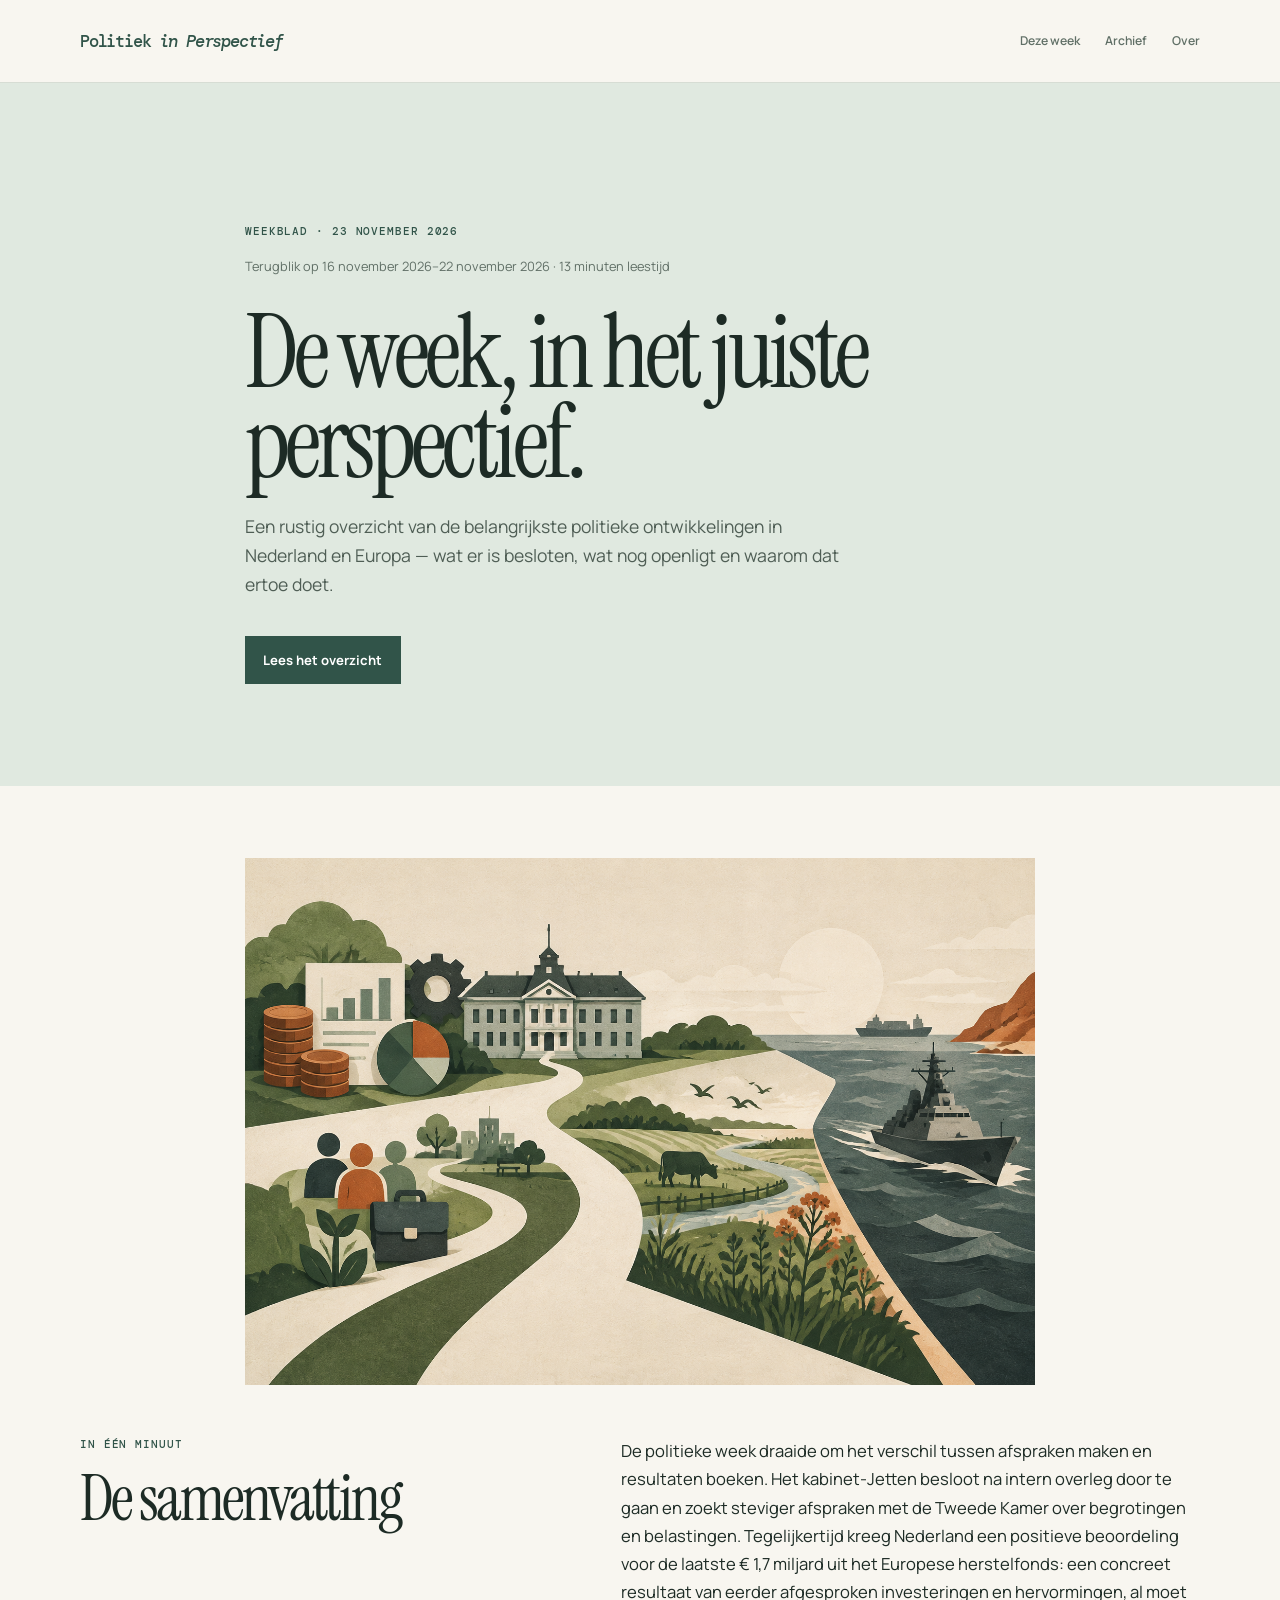
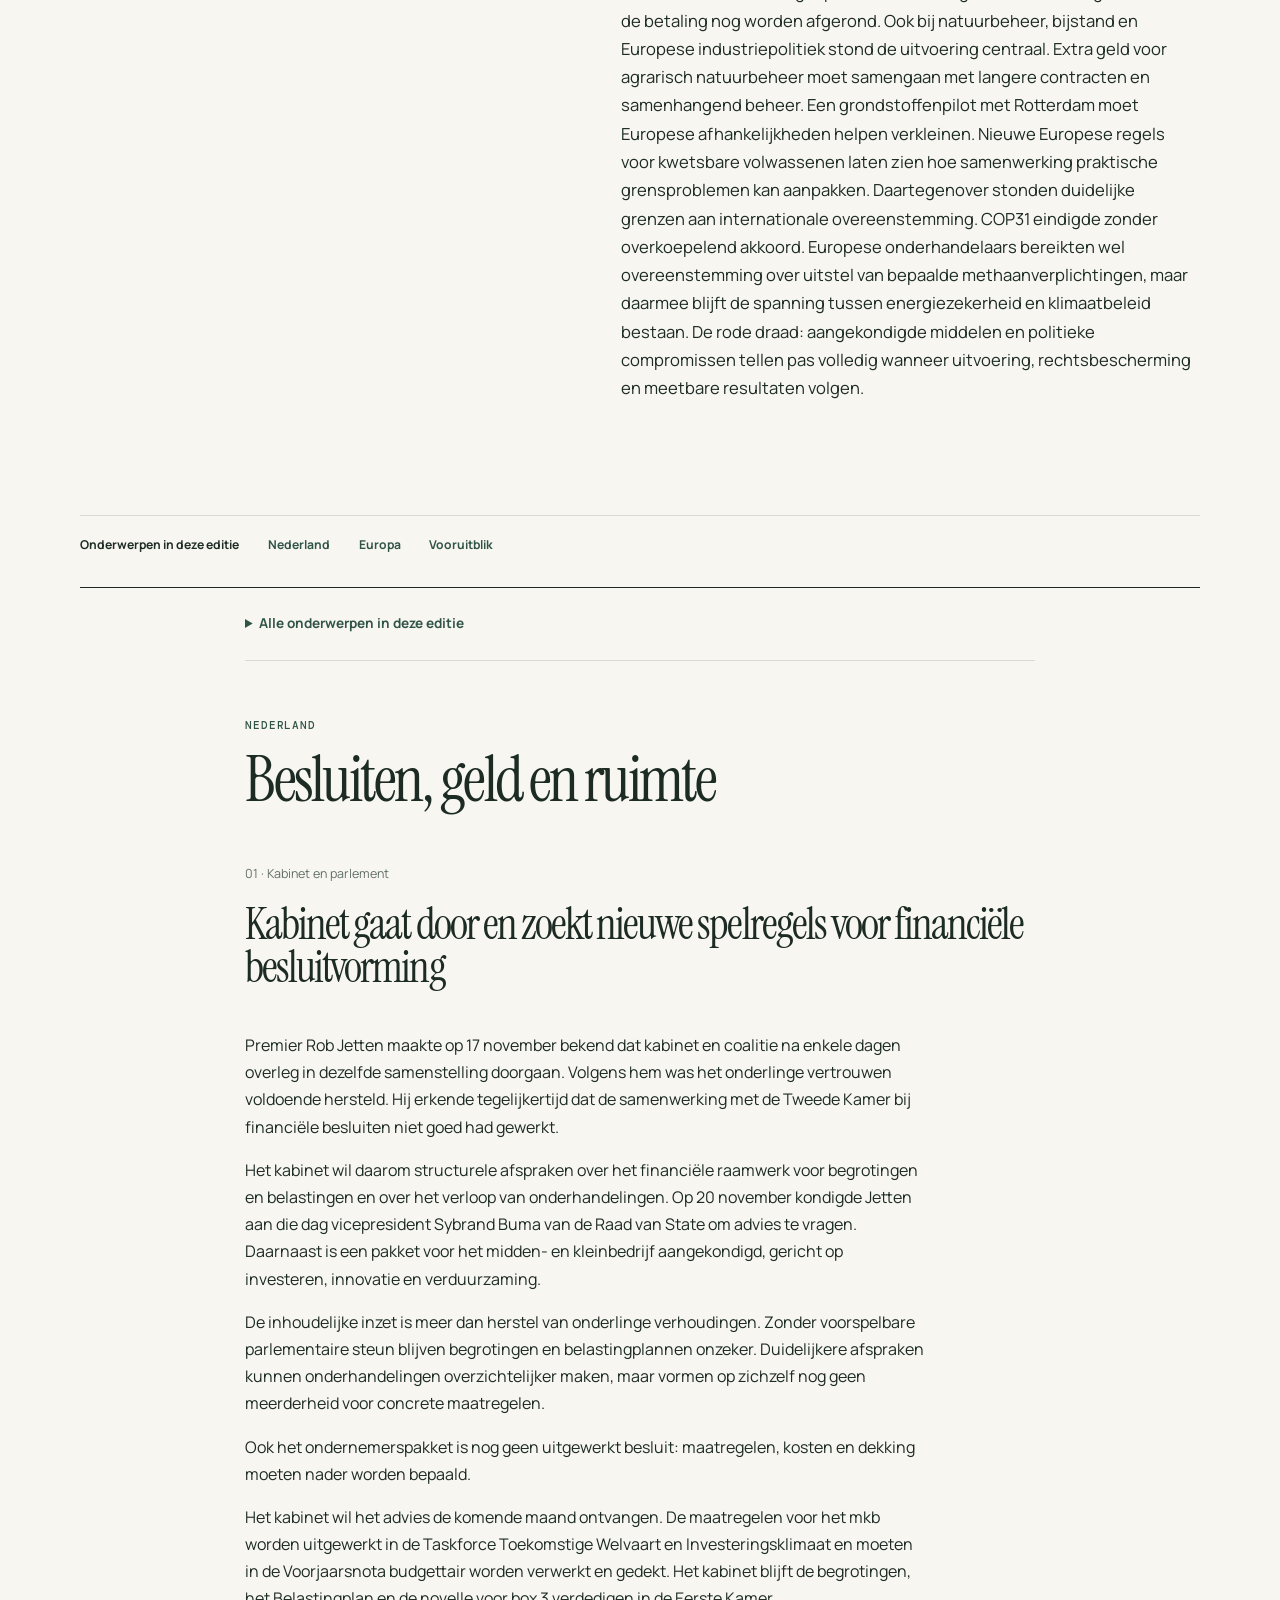
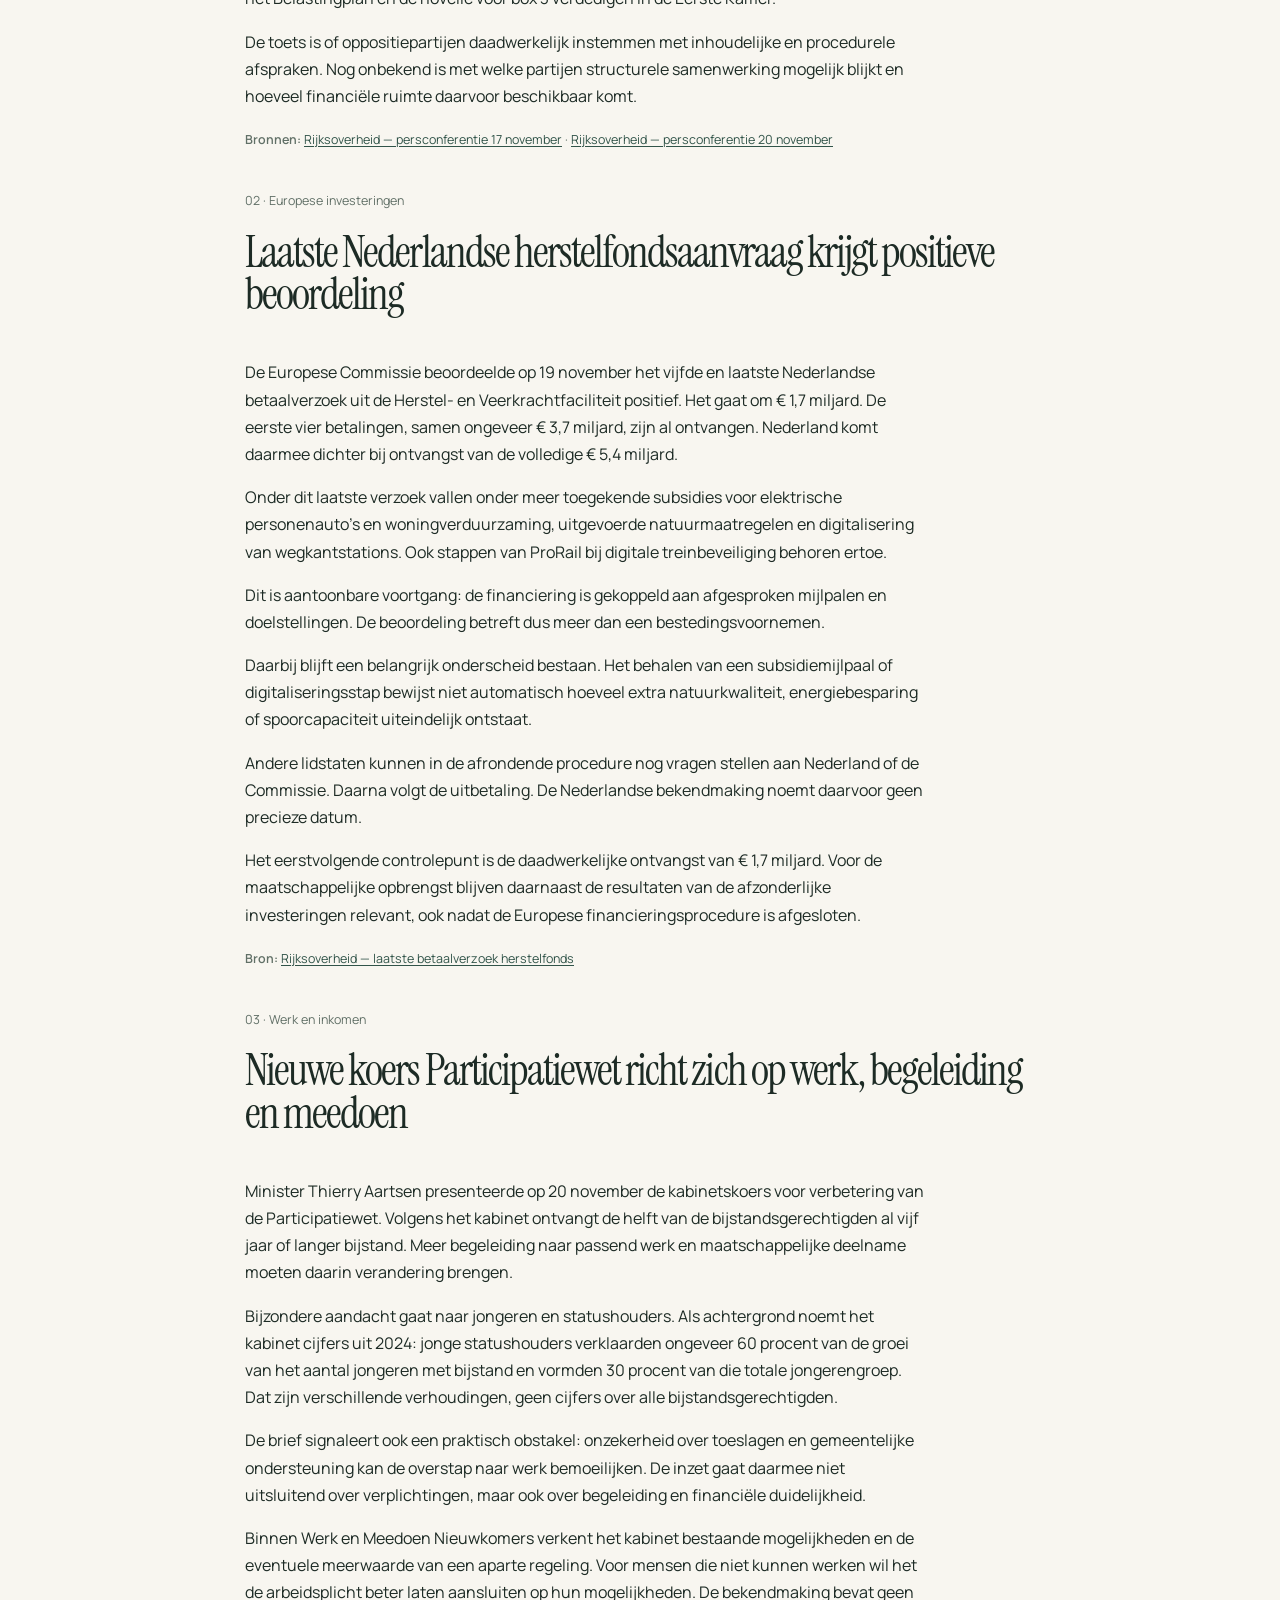
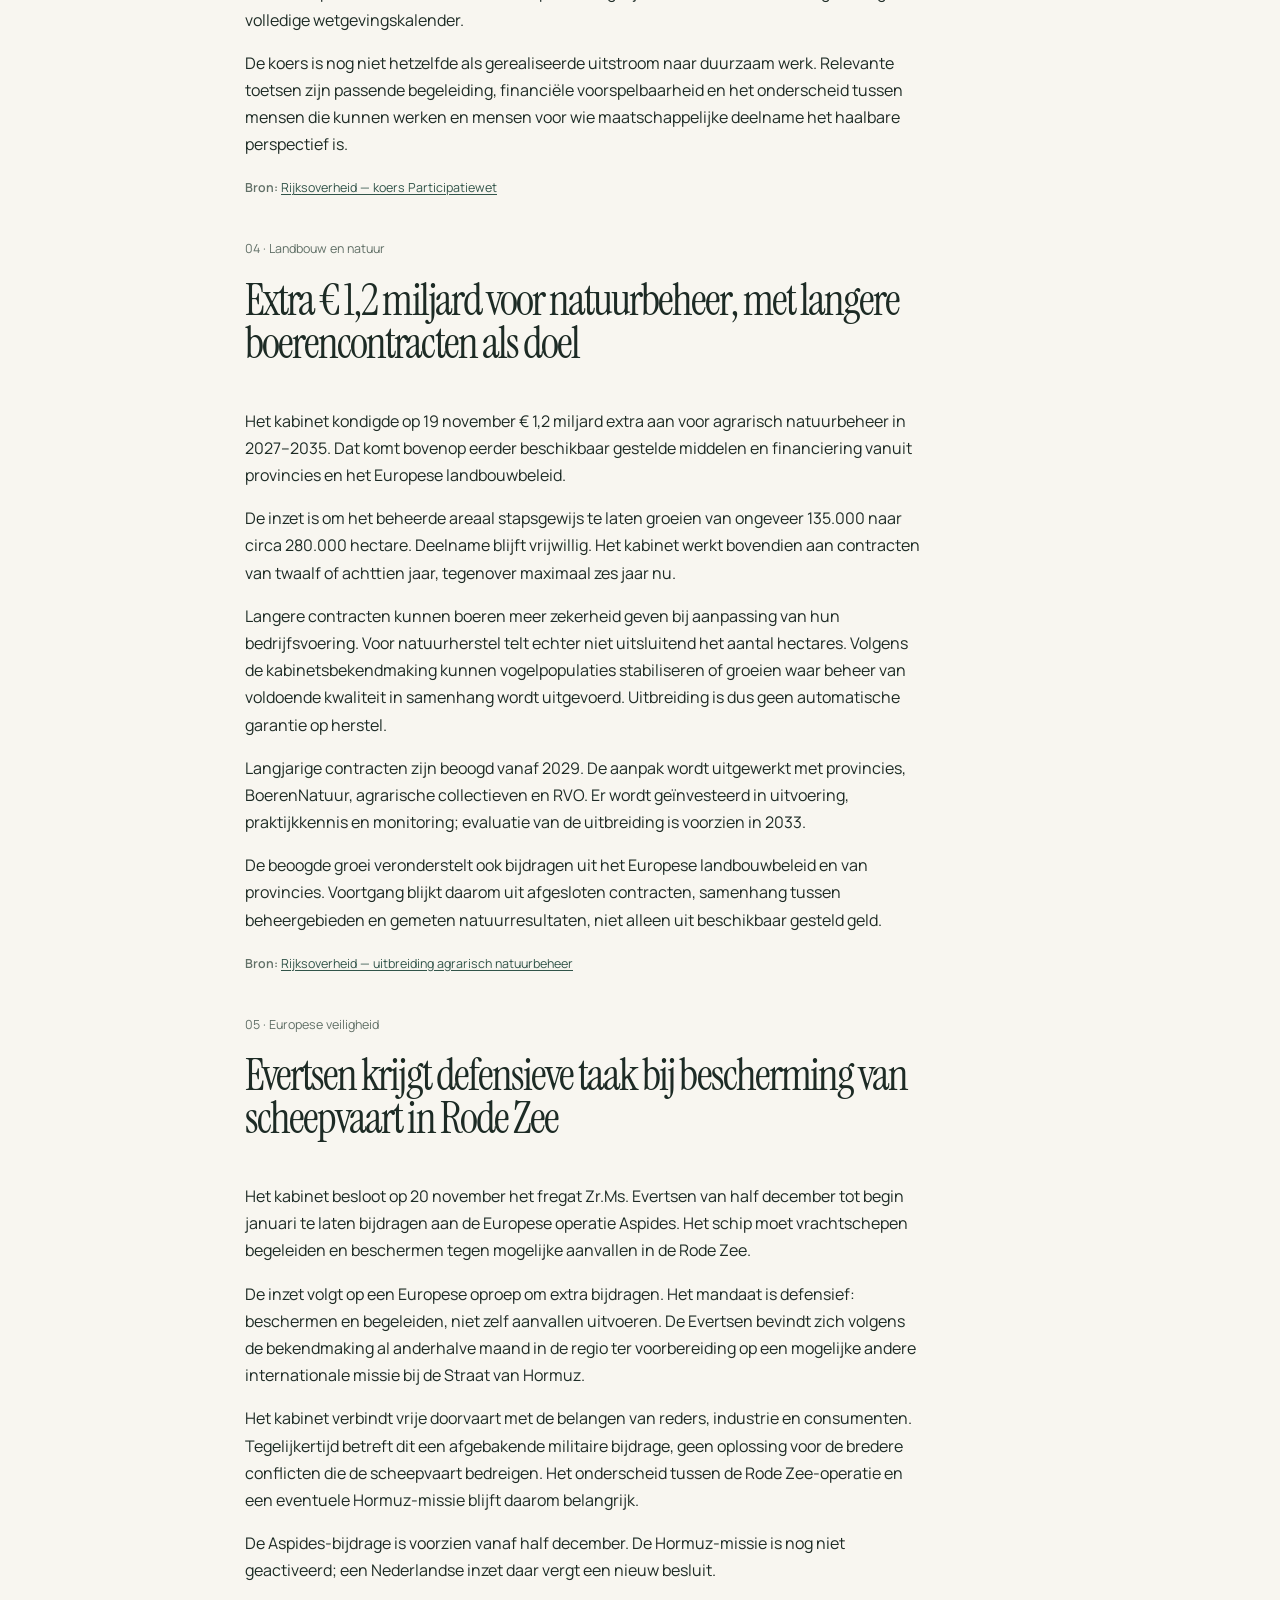
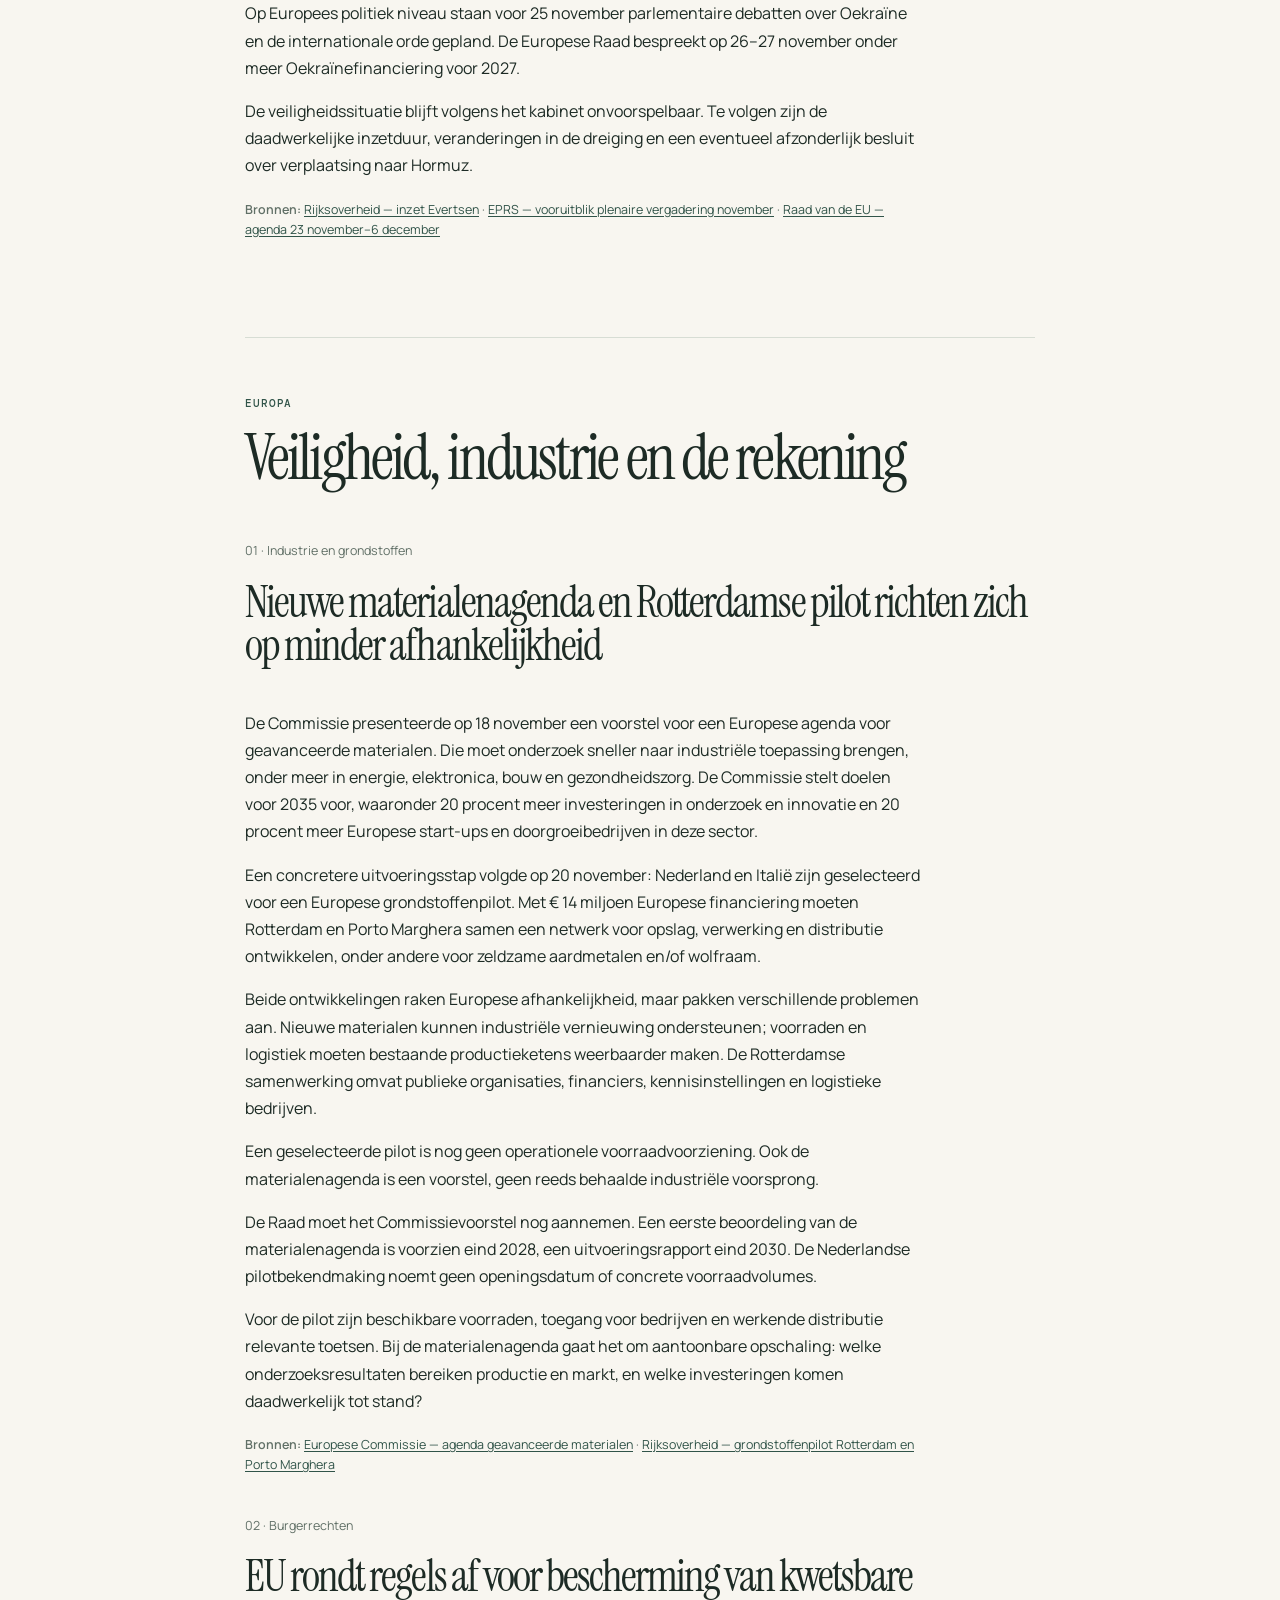
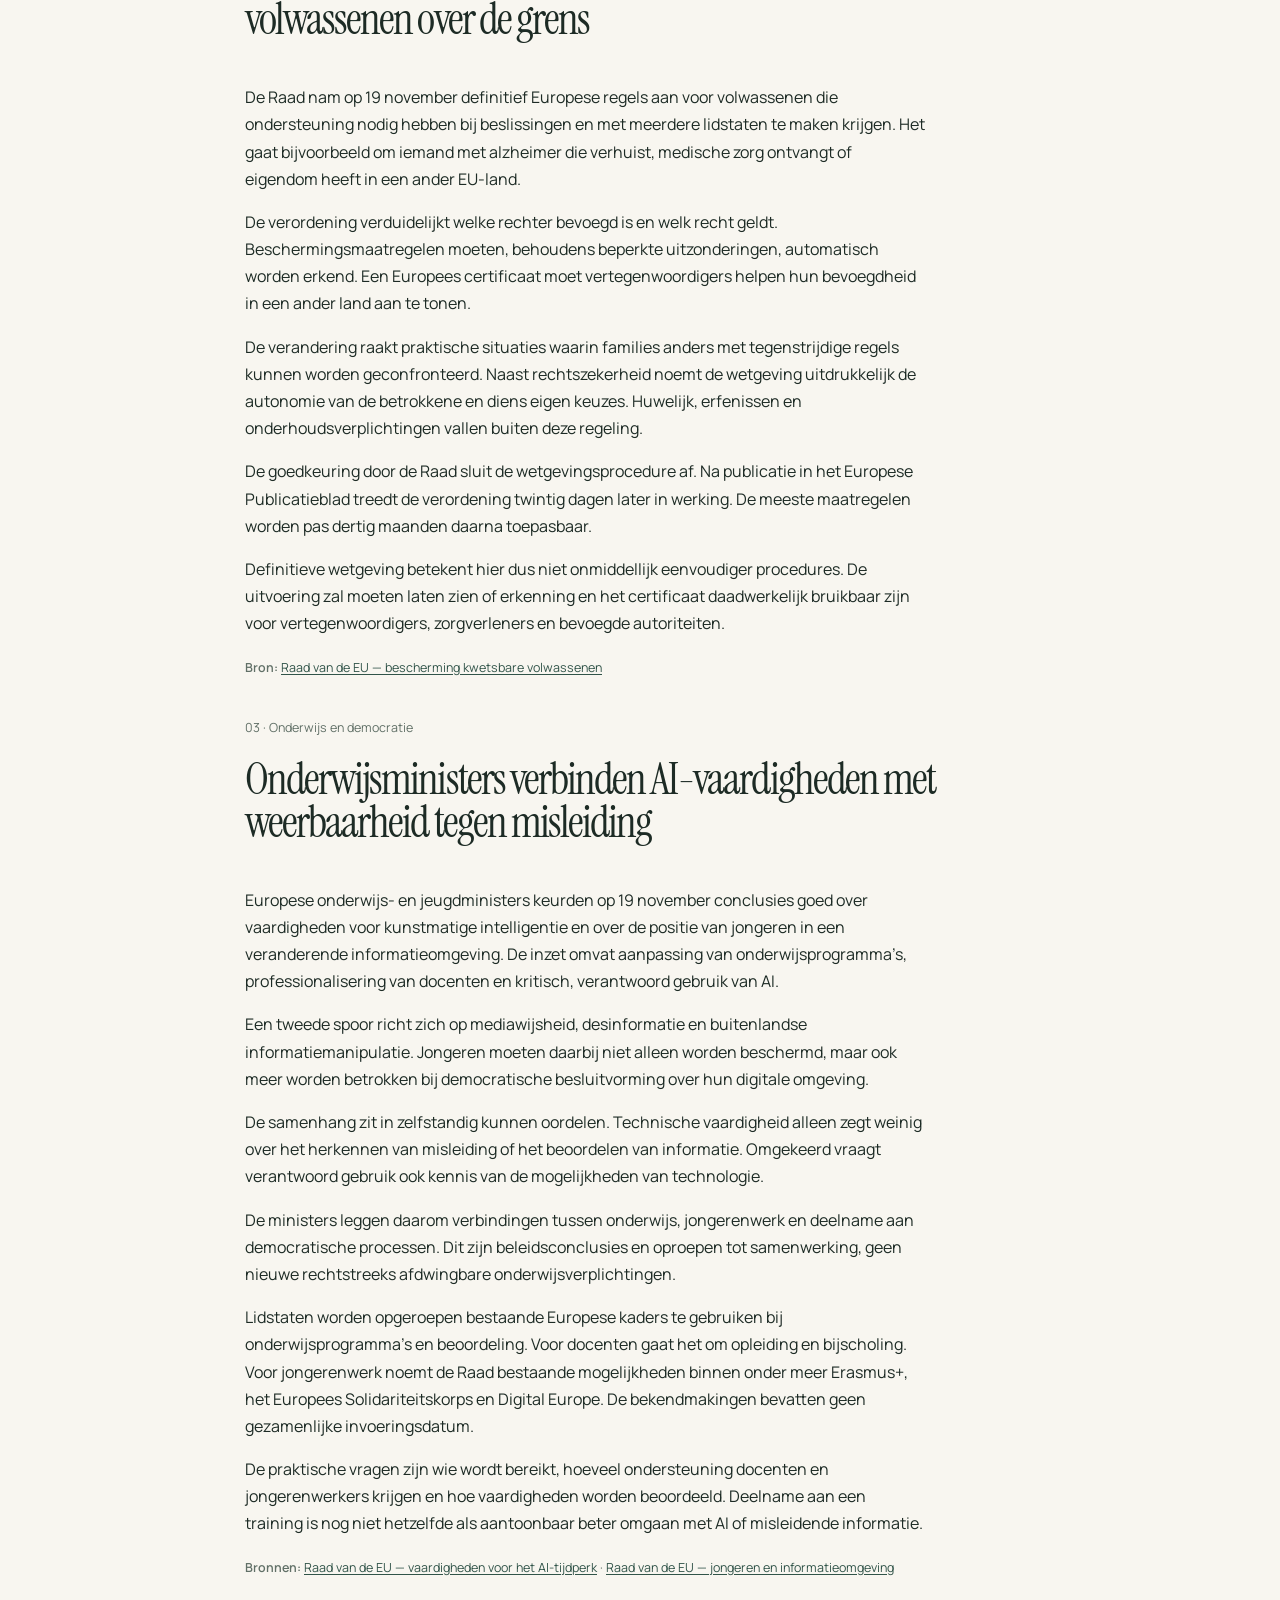
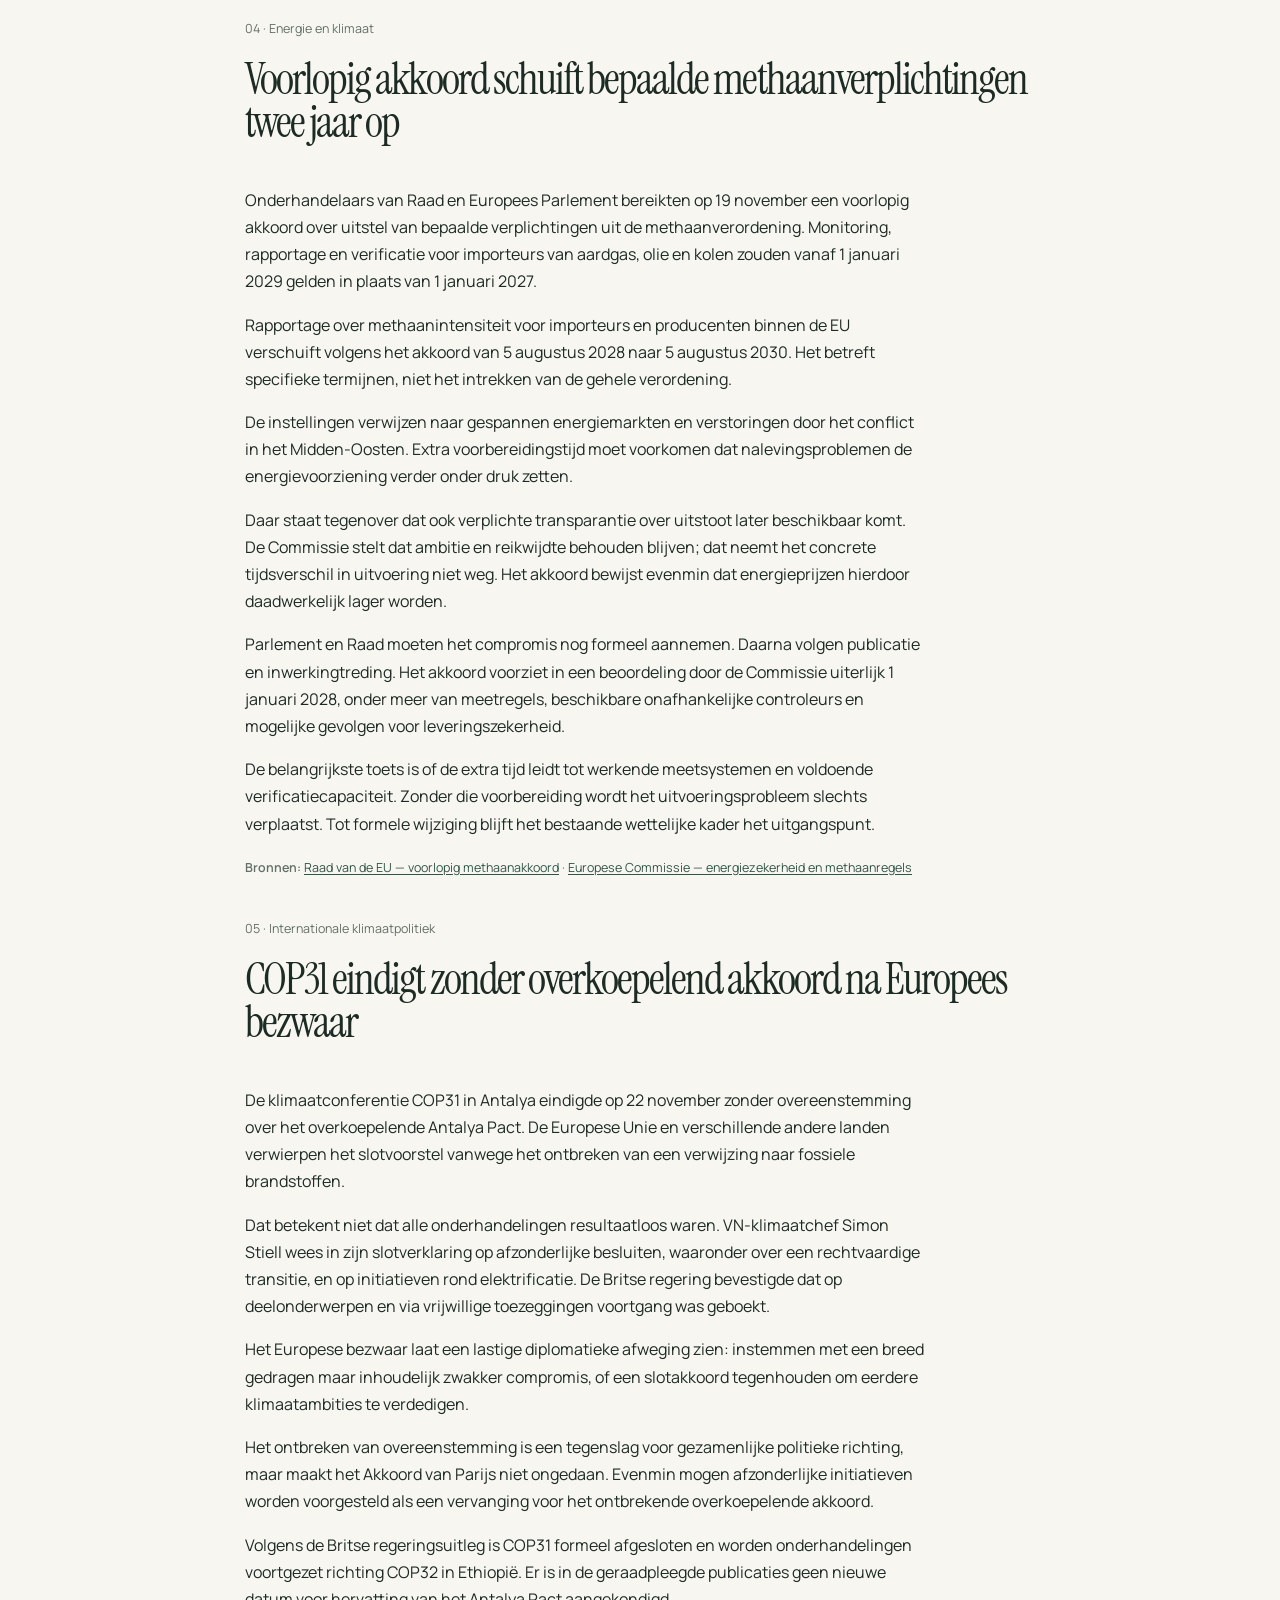
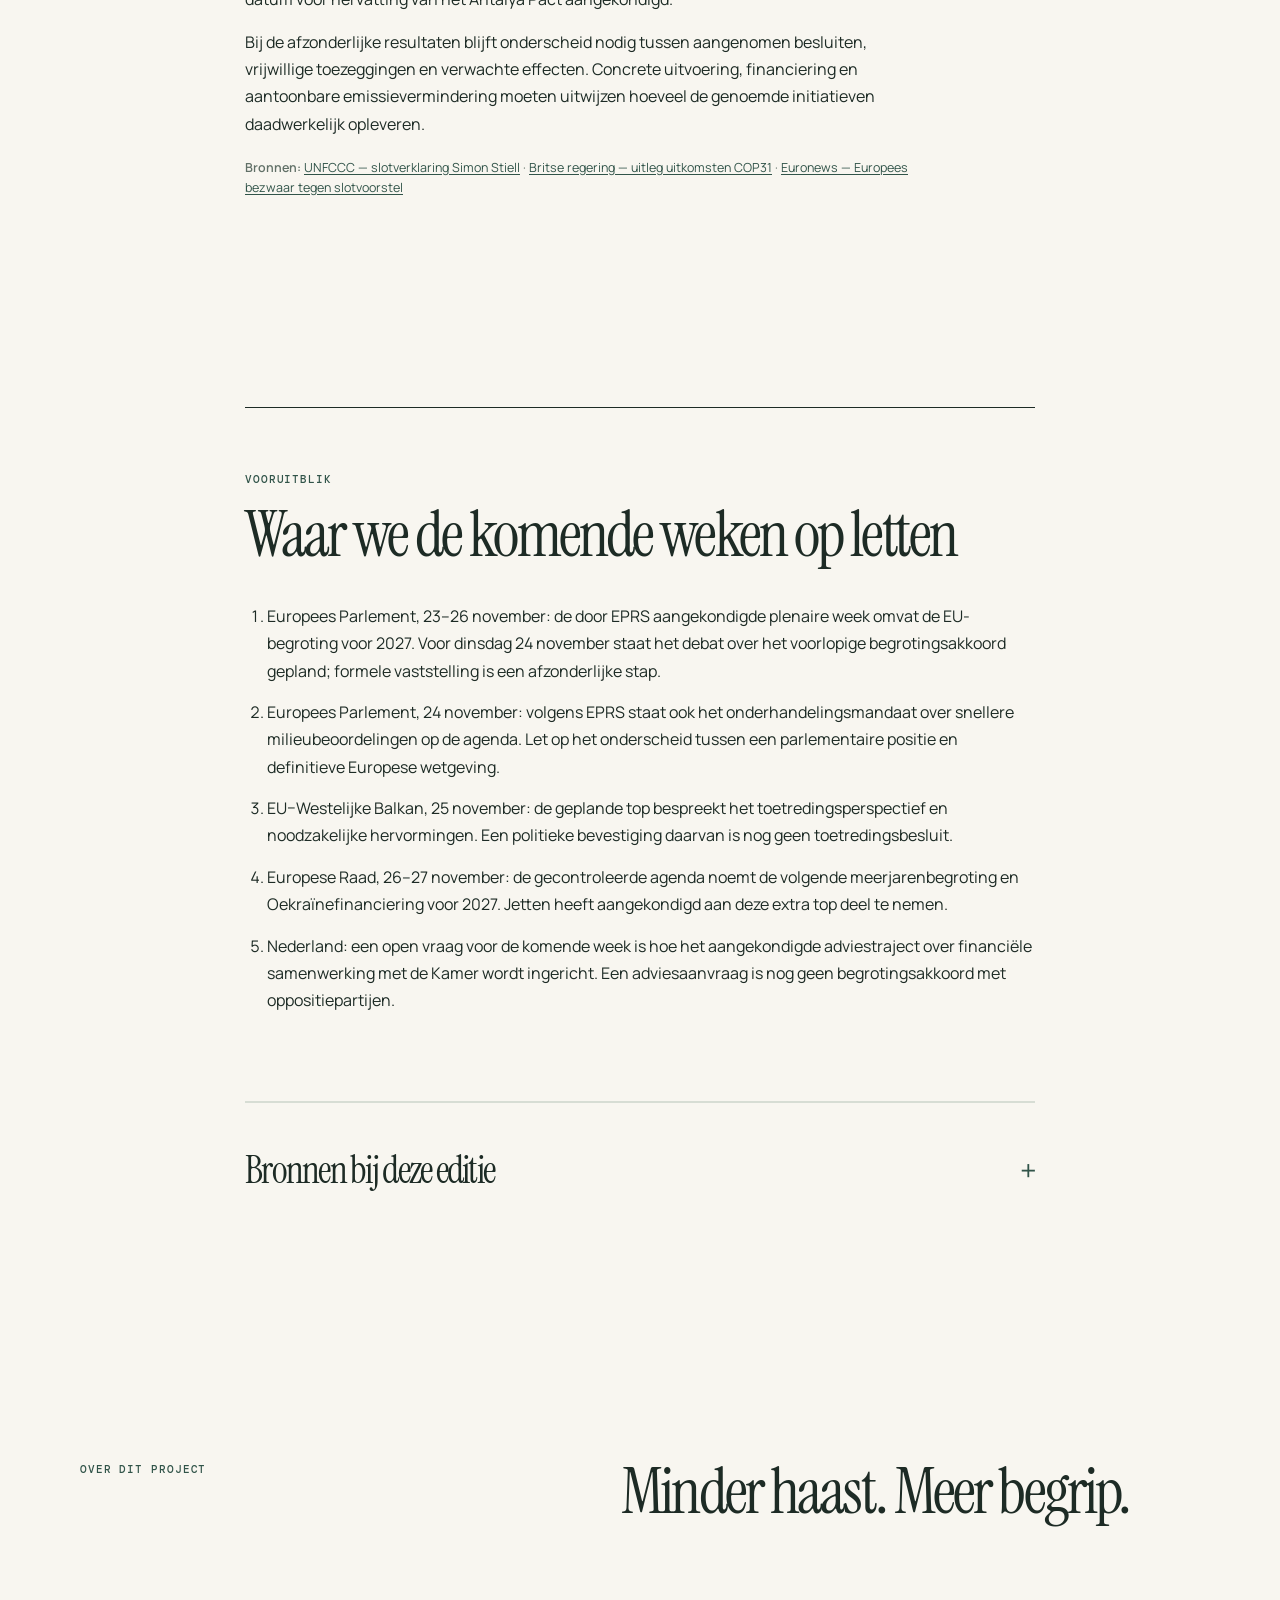
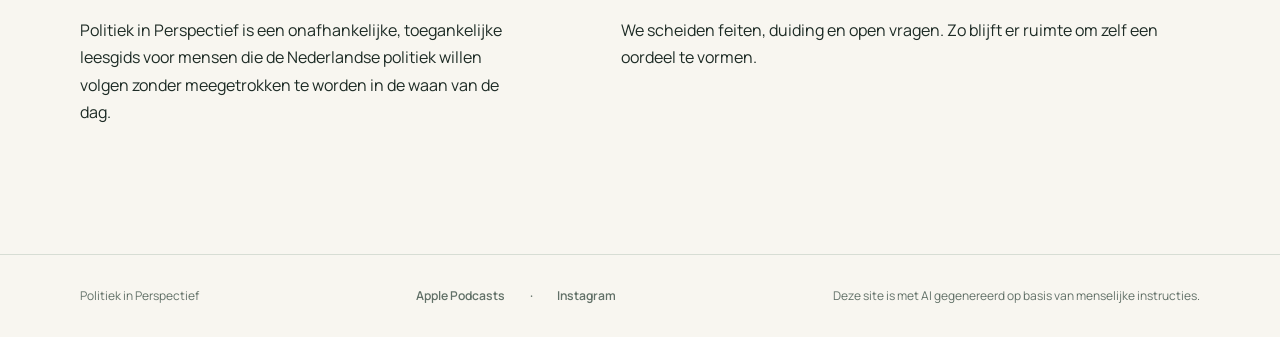
==== commit 53d30cd9: "Publiceer weekeditie 2026-11-23" ====
--- a/index.html
+++ b/index.html
@@ -1,62 +1,72 @@
 <!doctype html>
-<html lang="nl"><head><meta charset="utf-8"><meta name="viewport" content="width=device-width, initial-scale=1"><meta name="description" content="Wekelijkse politieke context van 9 november 2026–15 november 2026."><title>Weekblad 9 november 2026–15 november 2026 — Politiek in Perspectief</title><link rel="stylesheet" href="assets/styles.css"></head>
+<html lang="nl"><head><meta charset="utf-8"><meta name="viewport" content="width=device-width, initial-scale=1"><meta name="description" content="Wekelijkse politieke context van 16 november 2026–22 november 2026."><title>Weekblad 16 november 2026–22 november 2026 — Politiek in Perspectief</title><link rel="stylesheet" href="assets/styles.css"></head>
 <body><a class="skip-link" href="#inhoud">Direct naar de inhoud</a><header class="site-header"><div class="shell header-inner"><a class="wordmark" href="index.html">Politiek <span>in Perspectief</span></a><nav aria-label="Hoofdnavigatie"><a href="index.html">Deze week</a><a href="archief.html">Archief</a><a href="#over">Over</a></nav></div></header>
-<main id="inhoud"><section class="hero"><div class="shell hero-inner"><p class="eyebrow">WEEKBLAD · 16 NOVEMBER 2026</p><p class="edition-meta">Terugblik op 9 november 2026–15 november 2026 · 13 minuten leestijd</p><h1>De week, in het juiste perspectief.</h1><p class="intro">Een rustig overzicht van de belangrijkste politieke ontwikkelingen in Nederland en Europa — wat er is besloten, wat nog openligt en waarom dat ertoe doet.</p><a class="button" href="#samenvatting">Lees het overzicht</a></div></section>
-<figure class="edition-illustration shell"><img src="assets/edities/2026-11-15.webp" alt="Abstracte redactionele illustratie bij de politieke week van 9 november 2026–15 november 2026." width="1536" height="1024"></figure>
-<section class="brief shell" id="samenvatting"><div class="brief-label"><p class="eyebrow">IN ÉÉN MINUUT</p><h2>De samenvatting</h2></div><div class="brief-copy"><p>De politieke week draaide om de afstand tussen een afspraak en een merkbaar resultaat. De Tweede Kamer nam het Belastingplan 2027 aan, maar binnen de coalitie ontstond daarover een conflict. Tegelijk maakten Rijk en regio concretere afspraken over infrastructuur en woningbouw. Voor woningcorporaties begon een onderzoek naar een financieringsmodel dat hun bouw- en onderhoudsopgaven op langere termijn moet dragen. Een voorgestelde helmplicht voor jonge e-bikegebruikers ging naar het parlement.
+<main id="inhoud"><section class="hero"><div class="shell hero-inner"><p class="eyebrow">WEEKBLAD · 23 NOVEMBER 2026</p><p class="edition-meta">Terugblik op 16 november 2026–22 november 2026 · 13 minuten leestijd</p><h1>De week, in het juiste perspectief.</h1><p class="intro">Een rustig overzicht van de belangrijkste politieke ontwikkelingen in Nederland en Europa — wat er is besloten, wat nog openligt en waarom dat ertoe doet.</p><a class="button" href="#samenvatting">Lees het overzicht</a></div></section>
+<figure class="edition-illustration shell"><img src="assets/edities/2026-11-22.webp" alt="Abstracte redactionele illustratie bij de politieke week van 16 november 2026–22 november 2026." width="1536" height="1024"></figure>
+<section class="brief shell" id="samenvatting"><div class="brief-label"><p class="eyebrow">IN ÉÉN MINUUT</p><h2>De samenvatting</h2></div><div class="brief-copy"><p>De politieke week draaide om het verschil tussen afspraken maken en resultaten boeken. Het kabinet-Jetten besloot na intern overleg door te gaan en zoekt steviger afspraken met de Tweede Kamer over begrotingen en belastingen. Tegelijkertijd kreeg Nederland een positieve beoordeling voor de laatste € 1,7 miljard uit het Europese herstelfonds: een concreet resultaat van eerder afgesproken investeringen en hervormingen, al moet de betaling nog worden afgerond.
 
-In Brussel bereikten onderhandelaars overeenstemming over de EU-begroting voor 2027, met extra middelen voor onder meer onderzoek, onderwijs en crisisbestrijding. Het Europees Parlement bepaalde daarnaast zijn inzet voor toekomstige rampenbestrijding en kankerbeleid. De Commissie presenteerde voorstellen tegen misleidende onlineverkoop en voor sterkere consumentenhandhaving.
+Ook bij natuurbeheer, bijstand en Europese industriepolitiek stond de uitvoering centraal. Extra geld voor agrarisch natuurbeheer moet samengaan met langere contracten en samenhangend beheer. Een grondstoffenpilot met Rotterdam moet Europese afhankelijkheden helpen verkleinen. Nieuwe Europese regels voor kwetsbare volwassenen laten zien hoe samenwerking praktische grensproblemen kan aanpakken.
 
-Ook veiligheid kreeg een praktische kant: de EU mobiliseert noodmaterieel voor Oekraïne, terwijl nieuwe financiering en sancties nog besluitvorming vragen. Europese leiders bespraken bovendien de kansen en maatschappelijke risico’s van kunstmatige intelligentie. De rode draad: er werden stappen gezet, maar financiering, parlementaire goedkeuring en uitvoering blijven bepalend voor wat burgers daarvan gaan merken.</p></div></section>
+Daartegenover stonden duidelijke grenzen aan internationale overeenstemming. COP31 eindigde zonder overkoepelend akkoord. Europese onderhandelaars bereikten wel overeenstemming over uitstel van bepaalde methaanverplichtingen, maar daarmee blijft de spanning tussen energiezekerheid en klimaatbeleid bestaan. De rode draad: aangekondigde middelen en politieke compromissen tellen pas volledig wanneer uitvoering, rechtsbescherming en meetbare resultaten volgen.</p></div></section>
 <nav class="edition-nav shell" aria-label="Onderwerpen in deze editie"><p>Onderwerpen in deze editie</p><a href="#nederland">Nederland</a><a href="#europa">Europa</a><a href="#vooruitblik">Vooruitblik</a></nav>
-<details class="edition-contents shell"><summary>Alle onderwerpen in deze editie</summary><ol><li><a href="#nederland-1">Belastingplan aangenomen, maar de coalitie moet de samenwerking herstellen</a></li><li><a href="#nederland-2">Rijk en regio werken infrastructuurkeuzes uit, met ruimte voor woningbouw</a></li><li><a href="#nederland-3">Commissie onderzoekt hoe corporaties hun investeringen kunnen blijven betalen</a></li><li><a href="#nederland-4">Helmplicht voor minderjarige e-bikegebruikers gaat naar het parlement</a></li><li><a href="#europa-1">Akkoord over EU-begroting 2027 beschermt programma’s en voegt middelen toe</a></li><li><a href="#europa-2">Commissie wil misleidende onlineverkoop en abonnementsvallen aanpakken</a></li><li><a href="#europa-3">Europees Parlement bepaalt inzet voor gezamenlijke crisisvoorbereiding</a></li><li><a href="#europa-4">Parlement vraagt gerichte financiering en gelijkere toegang tot kankerzorg</a></li><li><a href="#europa-5">EU-leiders verbinden AI-investeringen aan toezicht en maatschappelijke gevolgen</a></li><li><a href="#europa-6">EU mobiliseert winterhulp voor Oekraïne; financiering en sancties volgen later</a></li></ol></details>
+<details class="edition-contents shell"><summary>Alle onderwerpen in deze editie</summary><ol><li><a href="#nederland-1">Kabinet gaat door en zoekt nieuwe spelregels voor financiële besluitvorming</a></li><li><a href="#nederland-2">Laatste Nederlandse herstelfondsaanvraag krijgt positieve beoordeling</a></li><li><a href="#nederland-3">Nieuwe koers Participatiewet richt zich op werk, begeleiding en meedoen</a></li><li><a href="#nederland-4">Extra € 1,2 miljard voor natuurbeheer, met langere boerencontracten als doel</a></li><li><a href="#nederland-5">Evertsen krijgt defensieve taak bij bescherming van scheepvaart in Rode Zee</a></li><li><a href="#europa-1">Nieuwe materialenagenda en Rotterdamse pilot richten zich op minder afhankelijkheid</a></li><li><a href="#europa-2">EU rondt regels af voor bescherming van kwetsbare volwassenen over de grens</a></li><li><a href="#europa-3">Onderwijsministers verbinden AI-vaardigheden met weerbaarheid tegen misleiding</a></li><li><a href="#europa-4">Voorlopig akkoord schuift bepaalde methaanverplichtingen twee jaar op</a></li><li><a href="#europa-5">COP31 eindigt zonder overkoepelend akkoord na Europees bezwaar</a></li></ol></details>
 
   <section class="news-section" id="nederland">
     <div class="section-inner">
       <p class="eyebrow">NEDERLAND</p>
       <h2>Besluiten, geld en ruimte</h2>
       <article class="news-item" id="nederland-1">
-        <p class="news-meta">01 · Belastingen en bestuur</p>
-        <h3>Belastingplan aangenomen, maar de coalitie moet de samenwerking herstellen</h3>
-        <div class="story-body"><p class="news-copy">De Tweede Kamer nam op 12 november het Belastingplan 2027 aan. D66 en CDA stemden voor, samen met verschillende oppositiepartijen; coalitiepartij VVD stemde tegen. Daarmee kwam een parlementaire meerderheid tot stand zonder eensgezindheid binnen het kabinet.</p>
-<p class="news-copy">Een aangenomen amendement van ChristenUnie en 50PLUS verlaagt de eerste twee inkomstenbelastingtarieven met 0,14 procentpunt ten opzichte van het voorstel en draait een voorgenomen verlaging van de ouderenkorting met 100 euro terug. De dekking komt uit een kleinere verhoging van de arbeidskorting: 17 euro in plaats van 133 euro. Premier Jetten kondigde op 13 november fundamentele gesprekken tussen de drie coalitiepartijen aan.</p>
-<p class="news-copy">De wijziging verschuift de verdeling van het koopkrachtpakket: de beoogde extra arbeidskorting wordt kleiner, terwijl de ouderenkorting behouden blijft. Dat is niet hetzelfde als een algemene belastingverlaging voor iedereen.</p>
-<p class="news-copy">Politiek laat de stemming zien dat oppositiepartijen het beleid daadwerkelijk kunnen veranderen. Tegelijk maakt het conflict duidelijk hoe moeilijk het minderheidskabinet gezamenlijke verantwoordelijkheid en wisselende meerderheden weet te combineren.</p>
-<p class="news-copy">Het Belastingplan gaat naar de Eerste Kamer. De Tweede Kamer heeft dus nog geen definitieve wetgeving tot stand gebracht. Jetten zei dat de coalitiegesprekken in het weekend zouden doorgaan; op 13 november presenteerde hij nog geen uitkomst.</p>
-<p class="news-copy">Bepalend zijn de steun in de Eerste Kamer en de uitkomst van de coalitiegesprekken. Voor huishoudens telt uiteindelijk de vastgestelde combinatie van tarieven en kortingen, niet één afzonderlijk amendement. De aangehaalde wijzigingen zijn onderdelen van het pakket, geen volledige koopkrachtberekening.</p></div>
-        <p class="article-sources"><span>Bronnen:</span> <a href="https://www.eerstekamer.nl/behandeling/20261112/stemmingsoverzicht_tweede_kamer_4" rel="noopener noreferrer">Eerste Kamer — stemmingsoverzicht Belastingplan 2027</a><span aria-hidden="true"> · </span><a href="https://www.rijksoverheid.nl/documenten/2026/11/13/letterlijke-tekst-persconferentie-na-ministerraad-13-november-2026" rel="noopener noreferrer">Rijksoverheid — persconferentie ministerraad 13 november</a></p>
+        <p class="news-meta">01 · Kabinet en parlement</p>
+        <h3>Kabinet gaat door en zoekt nieuwe spelregels voor financiële besluitvorming</h3>
+        <div class="story-body"><p class="news-copy">Premier Rob Jetten maakte op 17 november bekend dat kabinet en coalitie na enkele dagen overleg in dezelfde samenstelling doorgaan. Volgens hem was het onderlinge vertrouwen voldoende hersteld. Hij erkende tegelijkertijd dat de samenwerking met de Tweede Kamer bij financiële besluiten niet goed had gewerkt.</p>
+<p class="news-copy">Het kabinet wil daarom structurele afspraken over het financiële raamwerk voor begrotingen en belastingen en over het verloop van onderhandelingen. Op 20 november kondigde Jetten aan die dag vicepresident Sybrand Buma van de Raad van State om advies te vragen. Daarnaast is een pakket voor het midden- en kleinbedrijf aangekondigd, gericht op investeren, innovatie en verduurzaming.</p>
+<p class="news-copy">De inhoudelijke inzet is meer dan herstel van onderlinge verhoudingen. Zonder voorspelbare parlementaire steun blijven begrotingen en belastingplannen onzeker. Duidelijkere afspraken kunnen onderhandelingen overzichtelijker maken, maar vormen op zichzelf nog geen meerderheid voor concrete maatregelen.</p>
+<p class="news-copy">Ook het ondernemerspakket is nog geen uitgewerkt besluit: maatregelen, kosten en dekking moeten nader worden bepaald.</p>
+<p class="news-copy">Het kabinet wil het advies de komende maand ontvangen. De maatregelen voor het mkb worden uitgewerkt in de Taskforce Toekomstige Welvaart en Investeringsklimaat en moeten in de Voorjaarsnota budgettair worden verwerkt en gedekt. Het kabinet blijft de begrotingen, het Belastingplan en de novelle voor box 3 verdedigen in de Eerste Kamer.</p>
+<p class="news-copy">De toets is of oppositiepartijen daadwerkelijk instemmen met inhoudelijke en procedurele afspraken. Nog onbekend is met welke partijen structurele samenwerking mogelijk blijkt en hoeveel financiële ruimte daarvoor beschikbaar komt.</p></div>
+        <p class="article-sources"><span>Bronnen:</span> <a href="https://www.rijksoverheid.nl/documenten/2026/11/17/letterlijke-tekst-persconferentie-na-ministerraad-17-november-2026" rel="noopener noreferrer">Rijksoverheid — persconferentie 17 november</a><span aria-hidden="true"> · </span><a href="https://www.rijksoverheid.nl/documenten/2026/11/20/letterlijke-tekst-persconferentie-na-ministerraad-20-november-2026" rel="noopener noreferrer">Rijksoverheid — persconferentie 20 november</a></p>
       </article>
 <article class="news-item" id="nederland-2">
-        <p class="news-meta">02 · Bereikbaarheid en woningbouw</p>
-        <h3>Rijk en regio werken infrastructuurkeuzes uit, met ruimte voor woningbouw</h3>
-        <div class="story-body"><p class="news-copy">Rijk en regio maakten nadere afspraken over infrastructuur, meldde het kabinet op 11 november. Voor de Merwedelijn kozen zij een snelle, frequente tram met verdiepte ligging. Daarmee kan de planuitwerking beginnen. Bij de Oude Lijn tussen Leiden en Dordrecht zijn twee nieuwe stations afgesproken: Rijswijk Buiten en Dordrecht Leerpark. Vier bestaande knooppunten worden verbeterd.</p>
-<p class="news-copy">Ook werd de verdeling van een eerder aangekondigd budget van 355 miljoen euro voor de bereikbaarheid van vier woningbouwlocaties uitgewerkt: in Alkmaar, Apeldoorn, Helmond en Hengelo-Enschede.</p>
-<p class="news-copy">Bereikbaarheid en woningbouw worden hier gezamenlijk gepland. Volgens het kabinet ondersteunen de vier gebiedsbijdragen de ontwikkeling van ongeveer 29.000 woningen. Dat zijn mogelijke woningen, geen opgeleverde huizen.</p>
-<p class="news-copy">De afspraken volgen op de in oktober aangekondigde herprioritering richting onderhoud en vernieuwing. Niet alle aanlegprojecten gaan door; ook gepauzeerde projecten zijn met regio’s besproken.</p>
-<p class="news-copy">De planuitwerking van de Merwedelijn duurt naar verwachting ongeveer vier jaar. Voor de doorstroming op de A2/N2 bij Brainport is een voorkeursbeslissing voorzien in het voorjaar van 2027.</p>
-<p class="news-copy">Voortgang blijkt uit uitgewerkte plannen, besluiten en daadwerkelijke aanleg. De genoemde woningenaantallen beschrijven ontwikkelruimte en mogen niet als gerealiseerde bouw worden gelezen. De regionale afspraken nemen de noodzaak van verdere projectuitwerking niet weg.</p></div>
-        <p class="article-sources"><span>Bron:</span> <a href="https://www.rijksoverheid.nl/actueel/nieuws/2026/11/11/kabinet-en-regio-geven-verdere-invulling-aan-prioritering" rel="noopener noreferrer">Rijksoverheid — afspraken kabinet en regio over infrastructuur</a></p>
+        <p class="news-meta">02 · Europese investeringen</p>
+        <h3>Laatste Nederlandse herstelfondsaanvraag krijgt positieve beoordeling</h3>
+        <div class="story-body"><p class="news-copy">De Europese Commissie beoordeelde op 19 november het vijfde en laatste Nederlandse betaalverzoek uit de Herstel- en Veerkrachtfaciliteit positief. Het gaat om € 1,7 miljard. De eerste vier betalingen, samen ongeveer € 3,7 miljard, zijn al ontvangen. Nederland komt daarmee dichter bij ontvangst van de volledige € 5,4 miljard.</p>
+<p class="news-copy">Onder dit laatste verzoek vallen onder meer toegekende subsidies voor elektrische personenauto’s en woningverduurzaming, uitgevoerde natuurmaatregelen en digitalisering van wegkantstations. Ook stappen van ProRail bij digitale treinbeveiliging behoren ertoe.</p>
+<p class="news-copy">Dit is aantoonbare voortgang: de financiering is gekoppeld aan afgesproken mijlpalen en doelstellingen. De beoordeling betreft dus meer dan een bestedingsvoornemen.</p>
+<p class="news-copy">Daarbij blijft een belangrijk onderscheid bestaan. Het behalen van een subsidiemijlpaal of digitaliseringsstap bewijst niet automatisch hoeveel extra natuurkwaliteit, energiebesparing of spoorcapaciteit uiteindelijk ontstaat.</p>
+<p class="news-copy">Andere lidstaten kunnen in de afrondende procedure nog vragen stellen aan Nederland of de Commissie. Daarna volgt de uitbetaling. De Nederlandse bekendmaking noemt daarvoor geen precieze datum.</p>
+<p class="news-copy">Het eerstvolgende controlepunt is de daadwerkelijke ontvangst van € 1,7 miljard. Voor de maatschappelijke opbrengst blijven daarnaast de resultaten van de afzonderlijke investeringen relevant, ook nadat de Europese financieringsprocedure is afgesloten.</p></div>
+        <p class="article-sources"><span>Bron:</span> <a href="https://www.rijksoverheid.nl/actueel/nieuws/2026/11/20/positieve-beoordeling-vijfde-betaalverzoek-nederlands-herstel-en-veerkrachtplan" rel="noopener noreferrer">Rijksoverheid — laatste betaalverzoek herstelfonds</a></p>
       </article>
 <article class="news-item" id="nederland-3">
-        <p class="news-meta">03 · Volkshuisvesting</p>
-        <h3>Commissie onderzoekt hoe corporaties hun investeringen kunnen blijven betalen</h3>
-        <div class="story-body"><p class="news-copy">De ministerraad stemde op 13 november in met de start van de adviescommissie Duurzaam corporatiestelsel. Onder voorzitterschap van Eric Wiebes onderzoeken acht deskundigen hoe de financiële positie van woningcorporaties op lange termijn kan worden versterkt.</p>
-<p class="news-copy">Volgens het kabinet bereiken corporaties binnen tien jaar de grenzen van hun leencapaciteit, terwijl huurinkomsten nieuwbouw, onderhoud en beheer steeds minder dekken. Daartegenover staan omvangrijke afspraken: vanaf 2029 jaarlijks 30.000 sociale huurwoningen en 5.000 middenhuurwoningen, en over tien jaar 115 miljard euro aan investeringen in nieuwbouw, verduurzaming en leefbaarheid.</p>
-<p class="news-copy">De financiering bepaalt hoeveel van die opgaven corporaties kunnen uitvoeren. Het vraagstuk raakt daardoor zowel woningzoekenden als bestaande huurders.</p>
-<p class="news-copy">Als achtergrond kondigde het kabinet op 8 juli een wijziging van de Woningwet aan die goedkoper lenen voor middenhuur mogelijk moet maken en circa 11,8 miljard euro extra investeringsruimte voor andere volkshuisvestelijke taken moet vrijmaken. Dat voorstel en het nieuwe onderzoek hebben verschillende functies: verlichting op kortere termijn tegenover een houdbaar stelsel voor later.</p>
-<p class="news-copy">De commissie brengt in 2027 advies uit aan het kabinet. De aankondiging bevat nog geen gekozen financieringsmodel en ook geen besluit over nieuwe financiële maatregelen.</p>
-<p class="news-copy">De toets wordt of een toekomstig model bouw, onderhoud en verduurzaming kan dragen zonder de betaalbaarheid voor huurders uit het oog te verliezen. De investeringsbedragen en bouwdoelen zijn afspraken en opgaven; de instelling van de commissie levert op zichzelf nog geen extra woning op.</p></div>
-        <p class="article-sources"><span>Bronnen:</span> <a href="https://www.rijksoverheid.nl/actueel/nieuws/2026/11/13/commissie-onderzoekt-verbetering-financien-woningcorporaties" rel="noopener noreferrer">Rijksoverheid — onderzoek financiën woningcorporaties</a><span aria-hidden="true"> · </span><a href="https://www.rijksoverheid.nl/actueel/nieuws/2026/07/08/kabinet-gaat-woningcorporaties-meer-ruimte-geven-voor-bouw-middenhuurwoningen" rel="noopener noreferrer">Rijksoverheid — financieringsplan corporaties van 8 juli</a></p>
+        <p class="news-meta">03 · Werk en inkomen</p>
+        <h3>Nieuwe koers Participatiewet richt zich op werk, begeleiding en meedoen</h3>
+        <div class="story-body"><p class="news-copy">Minister Thierry Aartsen presenteerde op 20 november de kabinetskoers voor verbetering van de Participatiewet. Volgens het kabinet ontvangt de helft van de bijstandsgerechtigden al vijf jaar of langer bijstand. Meer begeleiding naar passend werk en maatschappelijke deelname moeten daarin verandering brengen.</p>
+<p class="news-copy">Bijzondere aandacht gaat naar jongeren en statushouders. Als achtergrond noemt het kabinet cijfers uit 2024: jonge statushouders verklaarden ongeveer 60 procent van de groei van het aantal jongeren met bijstand en vormden 30 procent van die totale jongerengroep. Dat zijn verschillende verhoudingen, geen cijfers over alle bijstandsgerechtigden.</p>
+<p class="news-copy">De brief signaleert ook een praktisch obstakel: onzekerheid over toeslagen en gemeentelijke ondersteuning kan de overstap naar werk bemoeilijken. De inzet gaat daarmee niet uitsluitend over verplichtingen, maar ook over begeleiding en financiële duidelijkheid.</p>
+<p class="news-copy">Binnen Werk en Meedoen Nieuwkomers verkent het kabinet bestaande mogelijkheden en de eventuele meerwaarde van een aparte regeling. Voor mensen die niet kunnen werken wil het de arbeidsplicht beter laten aansluiten op hun mogelijkheden. De bekendmaking bevat geen volledige wetgevingskalender.</p>
+<p class="news-copy">De koers is nog niet hetzelfde als gerealiseerde uitstroom naar duurzaam werk. Relevante toetsen zijn passende begeleiding, financiële voorspelbaarheid en het onderscheid tussen mensen die kunnen werken en mensen voor wie maatschappelijke deelname het haalbare perspectief is.</p></div>
+        <p class="article-sources"><span>Bron:</span> <a href="https://www.rijksoverheid.nl/actueel/nieuws/2026/11/20/kabinet-zet-werk-en-meedoen-centraal-in-de-participatiewet" rel="noopener noreferrer">Rijksoverheid — koers Participatiewet</a></p>
       </article>
 <article class="news-item" id="nederland-4">
-        <p class="news-meta">04 · Verkeersveiligheid</p>
-        <h3>Helmplicht voor minderjarige e-bikegebruikers gaat naar het parlement</h3>
-        <div class="story-body"><p class="news-copy">Het kabinet stuurde op 13 november een leeftijdsgebonden helmplicht voor elektrische fietsen en lichte elektrische voertuigen in voorhang naar het parlement. De beoogde ingangsdatum is 1 september 2027.</p>
-<p class="news-copy">De plicht geldt tot 18 jaar en betreft zowel bestuurders als passagiers. Daardoor vallen niet alleen jonge fatbikegebruikers eronder, maar bijvoorbeeld ook kinderen achterop een e-bike of in een reguliere elektrische bakfiets. Voor voertuigen met aanvullende veiligheidsvoorzieningen kan na toetsing door de RDW een uitzondering worden gemaakt.</p>
-<p class="news-copy">Het kabinet richt zich op het verminderen van ernstig hersenletsel bij jongeren. De gekozen reikwijdte is breder dan fatbikes: leeftijd en elektrisch voertuig zijn bepalend, niet alleen het uiterlijk van de fiets. Dat maakt de maatregel relevant voor gezinnen en kinderopvangorganisaties.</p>
-<p class="news-copy">Het parlement kan zich nu over het ontwerp uitspreken. De datum van september 2027 is een doel, geen reeds geldende verplichting. Een nadere uitwerking van de afzonderlijke fatbikeaanpak volgt volgens het kabinet op korte termijn.</p>
-<p class="news-copy">De boetehoogte staat nog niet vast. Ook de afbakening van uitzonderingen verdient aandacht. De latere werking kan worden gevolgd aan naleving en de ontwikkeling van ernstig letsel; een verplichting is nog geen aangetoond veiligheidseffect.</p></div>
-        <p class="article-sources"><span>Bron:</span> <a href="https://www.rijksoverheid.nl/actueel/nieuws/2026/11/13/helmplicht-voor-jongeren-op-fatbikes-en-andere-e-bikes-gaat-naar-tweede-kamer" rel="noopener noreferrer">Rijksoverheid — helmplicht jongeren naar parlement</a></p>
+        <p class="news-meta">04 · Landbouw en natuur</p>
+        <h3>Extra € 1,2 miljard voor natuurbeheer, met langere boerencontracten als doel</h3>
+        <div class="story-body"><p class="news-copy">Het kabinet kondigde op 19 november € 1,2 miljard extra aan voor agrarisch natuurbeheer in 2027–2035. Dat komt bovenop eerder beschikbaar gestelde middelen en financiering vanuit provincies en het Europese landbouwbeleid.</p>
+<p class="news-copy">De inzet is om het beheerde areaal stapsgewijs te laten groeien van ongeveer 135.000 naar circa 280.000 hectare. Deelname blijft vrijwillig. Het kabinet werkt bovendien aan contracten van twaalf of achttien jaar, tegenover maximaal zes jaar nu.</p>
+<p class="news-copy">Langere contracten kunnen boeren meer zekerheid geven bij aanpassing van hun bedrijfsvoering. Voor natuurherstel telt echter niet uitsluitend het aantal hectares. Volgens de kabinetsbekendmaking kunnen vogelpopulaties stabiliseren of groeien waar beheer van voldoende kwaliteit in samenhang wordt uitgevoerd. Uitbreiding is dus geen automatische garantie op herstel.</p>
+<p class="news-copy">Langjarige contracten zijn beoogd vanaf 2029. De aanpak wordt uitgewerkt met provincies, BoerenNatuur, agrarische collectieven en RVO. Er wordt geïnvesteerd in uitvoering, praktijkkennis en monitoring; evaluatie van de uitbreiding is voorzien in 2033.</p>
+<p class="news-copy">De beoogde groei veronderstelt ook bijdragen uit het Europese landbouwbeleid en van provincies. Voortgang blijkt daarom uit afgesloten contracten, samenhang tussen beheergebieden en gemeten natuurresultaten, niet alleen uit beschikbaar gesteld geld.</p></div>
+        <p class="article-sources"><span>Bron:</span> <a href="https://www.rijksoverheid.nl/actueel/nieuws/2026/11/19/kabinet-trekt-extra-geld-uit-voor-agrarisch-natuurbeheer" rel="noopener noreferrer">Rijksoverheid — uitbreiding agrarisch natuurbeheer</a></p>
+      </article>
+<article class="news-item" id="nederland-5">
+        <p class="news-meta">05 · Europese veiligheid</p>
+        <h3>Evertsen krijgt defensieve taak bij bescherming van scheepvaart in Rode Zee</h3>
+        <div class="story-body"><p class="news-copy">Het kabinet besloot op 20 november het fregat Zr.Ms. Evertsen van half december tot begin januari te laten bijdragen aan de Europese operatie Aspides. Het schip moet vrachtschepen begeleiden en beschermen tegen mogelijke aanvallen in de Rode Zee.</p>
+<p class="news-copy">De inzet volgt op een Europese oproep om extra bijdragen. Het mandaat is defensief: beschermen en begeleiden, niet zelf aanvallen uitvoeren. De Evertsen bevindt zich volgens de bekendmaking al anderhalve maand in de regio ter voorbereiding op een mogelijke andere internationale missie bij de Straat van Hormuz.</p>
+<p class="news-copy">Het kabinet verbindt vrije doorvaart met de belangen van reders, industrie en consumenten. Tegelijkertijd betreft dit een afgebakende militaire bijdrage, geen oplossing voor de bredere conflicten die de scheepvaart bedreigen. Het onderscheid tussen de Rode Zee-operatie en een eventuele Hormuz-missie blijft daarom belangrijk.</p>
+<p class="news-copy">De Aspides-bijdrage is voorzien vanaf half december. De Hormuz-missie is nog niet geactiveerd; een Nederlandse inzet daar vergt een nieuw besluit.</p>
+<p class="news-copy">Op Europees politiek niveau staan voor 25 november parlementaire debatten over Oekraïne en de internationale orde gepland. De Europese Raad bespreekt op 26–27 november onder meer Oekraïnefinanciering voor 2027.</p>
+<p class="news-copy">De veiligheidssituatie blijft volgens het kabinet onvoorspelbaar. Te volgen zijn de daadwerkelijke inzetduur, veranderingen in de dreiging en een eventueel afzonderlijk besluit over verplaatsing naar Hormuz.</p></div>
+        <p class="article-sources"><span>Bronnen:</span> <a href="https://www.rijksoverheid.nl/actueel/nieuws/2026/11/20/zr.ms.-evertsen-helpt-schepen-beschermen-in-de-rode-zee" rel="noopener noreferrer">Rijksoverheid — inzet Evertsen</a><span aria-hidden="true"> · </span><a href="https://research.europarl.europa.eu/home/topics/plenary-session/plenary-november-ii-2026.html" rel="noopener noreferrer">EPRS — vooruitblik plenaire vergadering november</a><span aria-hidden="true"> · </span><a href="https://www.consilium.europa.eu/en/press/press-releases/2026/11/20/forward-look-2026/" rel="noopener noreferrer">Raad van de EU — agenda 23 november–6 december</a></p>
       </article>
     </div>
   </section>
@@ -66,71 +76,60 @@
       <p class="eyebrow">EUROPA</p>
       <h2>Veiligheid, industrie en de rekening</h2>
       <article class="news-item" id="europa-1">
-        <p class="news-meta">01 · Begroting</p>
-        <h3>Akkoord over EU-begroting 2027 beschermt programma’s en voegt middelen toe</h3>
-        <div class="story-body"><p class="news-copy">Onderhandelaars van Raad en Europees Parlement bereikten op 11 november een voorlopig akkoord over de EU-begroting voor 2027. Het omvat 199,7 miljard euro aan vastleggingen en 211,5 miljard euro aan betalingen. Vastleggingen zijn financiële verplichtingen; betalingen kunnen ook voortkomen uit afspraken uit eerdere jaren. De twee bedragen zijn daarom niet rechtstreeks vergelijkbaar.</p>
-<p class="news-copy">Volgens de parlementaire persdienst zijn voorgestelde Raadsbezuinigingen van 1 miljard euro op vastleggingen hersteld. Daarnaast kwam 300 miljoen euro boven op het Commissievoorstel, onder meer voor onderzoek, infrastructuur, onderwijs, crisisbestrijding en humanitaire hulp.</p>
-<p class="news-copy">Het compromis biedt organisaties en overheden meer duidelijkheid voor het laatste jaar van het begrotingskader 2021–2027. Het Parlement bedong onder andere 21,5 miljoen euro extra voor Horizon Europe, 14 miljoen voor Erasmus+ en 10 miljoen voor het milieu- en klimaatprogramma LIFE.</p>
-<p class="news-copy">Dat zijn gerichte aanvullingen binnen een veel grotere begroting, geen verdubbelingen van deze programma’s. De onderhandelingen laten wel zien hoe parlementaire invloed zich kan vertalen in concrete begrotingsruimte.</p>
-<p class="news-copy">Beide instellingen moeten het akkoord nog formeel goedkeuren. De Raad verwacht dat op 23 november te doen. Volgens de parlementaire persdienst bespreekt de begrotingscommissie het compromis op 19 november, gevolgd door een plenaire stemming tijdens de novemberzitting in Straatsburg.</p>
-<p class="news-copy">Onder de uitgavenplafonds blijft 710,1 miljoen euro ruimte voor onvoorziene behoeften. De uitvoering moet laten zien welke projecten daadwerkelijk middelen ontvangen. Een begrotingsakkoord maakt financiering mogelijk, maar is nog geen bewijs dat de beoogde maatschappelijke resultaten worden bereikt.</p></div>
-        <p class="article-sources"><span>Bronnen:</span> <a href="https://www.consilium.europa.eu/en/press/press-releases/2026/11/11/eu-budget-for-2027-council-and-parliament-reach-agreement/" rel="noopener noreferrer">Raad van de EU — begrotingsakkoord 2027</a><span aria-hidden="true"> · </span><a href="https://cna.org.cy/en/press_releases/article/11182960/press-release-european-parliament" rel="noopener noreferrer">EP-persdienst via CNA — aanvullingen en vervolgstappen</a></p>
+        <p class="news-meta">01 · Industrie en grondstoffen</p>
+        <h3>Nieuwe materialenagenda en Rotterdamse pilot richten zich op minder afhankelijkheid</h3>
+        <div class="story-body"><p class="news-copy">De Commissie presenteerde op 18 november een voorstel voor een Europese agenda voor geavanceerde materialen. Die moet onderzoek sneller naar industriële toepassing brengen, onder meer in energie, elektronica, bouw en gezondheidszorg. De Commissie stelt doelen voor 2035 voor, waaronder 20 procent meer investeringen in onderzoek en innovatie en 20 procent meer Europese start-ups en doorgroeibedrijven in deze sector.</p>
+<p class="news-copy">Een concretere uitvoeringsstap volgde op 20 november: Nederland en Italië zijn geselecteerd voor een Europese grondstoffenpilot. Met € 14 miljoen Europese financiering moeten Rotterdam en Porto Marghera samen een netwerk voor opslag, verwerking en distributie ontwikkelen, onder andere voor zeldzame aardmetalen en/of wolfraam.</p>
+<p class="news-copy">Beide ontwikkelingen raken Europese afhankelijkheid, maar pakken verschillende problemen aan. Nieuwe materialen kunnen industriële vernieuwing ondersteunen; voorraden en logistiek moeten bestaande productieketens weerbaarder maken. De Rotterdamse samenwerking omvat publieke organisaties, financiers, kennisinstellingen en logistieke bedrijven.</p>
+<p class="news-copy">Een geselecteerde pilot is nog geen operationele voorraadvoorziening. Ook de materialenagenda is een voorstel, geen reeds behaalde industriële voorsprong.</p>
+<p class="news-copy">De Raad moet het Commissievoorstel nog aannemen. Een eerste beoordeling van de materialenagenda is voorzien eind 2028, een uitvoeringsrapport eind 2030. De Nederlandse pilotbekendmaking noemt geen openingsdatum of concrete voorraadvolumes.</p>
+<p class="news-copy">Voor de pilot zijn beschikbare voorraden, toegang voor bedrijven en werkende distributie relevante toetsen. Bij de materialenagenda gaat het om aantoonbare opschaling: welke onderzoeksresultaten bereiken productie en markt, en welke investeringen komen daadwerkelijk tot stand?</p></div>
+        <p class="article-sources"><span>Bronnen:</span> <a href="https://luxembourg.representation.ec.europa.eu/actualites-et-evenements/actualites/commission-proposes-boost-advanced-materials-europes-innovation-and-industrial-leadership-2026-11-18_en?prefLang=hu" rel="noopener noreferrer">Europese Commissie — agenda geavanceerde materialen</a><span aria-hidden="true"> · </span><a href="https://www.rijksoverheid.nl/actueel/nieuws/2026/11/20/pilot-voorraadvorming-kritieke-grondstoffen-in-havens-rotterdam-en-porto-marghera" rel="noopener noreferrer">Rijksoverheid — grondstoffenpilot Rotterdam en Porto Marghera</a></p>
       </article>
 <article class="news-item" id="europa-2">
-        <p class="news-meta">02 · Digitale consumentenrechten</p>
-        <h3>Commissie wil misleidende onlineverkoop en abonnementsvallen aanpakken</h3>
-        <div class="story-body"><p class="news-copy">De Europese Commissie presenteerde op 11 november voorstellen voor een Digital Fairness Act en sterkere grensoverschrijdende consumentenhandhaving. Het pakket richt zich onder meer op misleidende schaarsteclaims, ondoorzichtige prijzen, ongewenste abonnementsverlengingen en oneerlijke praktijken tegenover minderjarigen.</p>
-<p class="news-copy">De Commissie wil bij grootschalige zaken met grote gevolgen voor consumenten zelf onderzoek kunnen doen en boetes opleggen tot 6 procent van de wereldwijde jaaromzet van een onderneming. Ook moet de samenwerking tussen nationale toezichthouders sneller verlopen.</p>
-<p class="news-copy">De voorstellen verbinden nieuwe gedragsregels aan handhaving. Dat onderscheid telt: duidelijke rechten helpen weinig wanneer grensoverschrijdende overtredingen moeilijk worden aangepakt.</p>
-<p class="news-copy">Voor consumenten gaat het om beter geïnformeerde keuzes en eenvoudiger opzeggen. Ondernemingen krijgen met gemeenschappelijke regels en verplichtingen te maken. De Commissie verwacht voordelen voor eerlijke concurrentie; dat is de onderbouwing van het voorstel, nog geen gemeten uitkomst.</p>
-<p class="news-copy">Europees Parlement en Raad gaan de voorstellen behandelen. Er is nog geen definitieve wet en de aankondiging bevat geen vastgestelde ingangsdatum.</p>
-<p class="news-copy">Belangrijk worden de uiteindelijke definities van verboden praktijken en de taakverdeling tussen Commissie en nationale autoriteiten. De geraamde consumentenbesparing tot 13,7 miljard euro per jaar is een verwachting van de Commissie, geen reeds gerealiseerde opbrengst.</p></div>
-        <p class="article-sources"><span>Bron:</span> <a href="https://ec.europa.eu/commission/presscorner/api/files/document/print/en/ip_26_2407/IP_26_2407_EN.pdf" rel="noopener noreferrer">Europese Commissie — voorstellen digitale consumentenbescherming</a></p>
+        <p class="news-meta">02 · Burgerrechten</p>
+        <h3>EU rondt regels af voor bescherming van kwetsbare volwassenen over de grens</h3>
+        <div class="story-body"><p class="news-copy">De Raad nam op 19 november definitief Europese regels aan voor volwassenen die ondersteuning nodig hebben bij beslissingen en met meerdere lidstaten te maken krijgen. Het gaat bijvoorbeeld om iemand met alzheimer die verhuist, medische zorg ontvangt of eigendom heeft in een ander EU-land.</p>
+<p class="news-copy">De verordening verduidelijkt welke rechter bevoegd is en welk recht geldt. Beschermingsmaatregelen moeten, behoudens beperkte uitzonderingen, automatisch worden erkend. Een Europees certificaat moet vertegenwoordigers helpen hun bevoegdheid in een ander land aan te tonen.</p>
+<p class="news-copy">De verandering raakt praktische situaties waarin families anders met tegenstrijdige regels kunnen worden geconfronteerd. Naast rechtszekerheid noemt de wetgeving uitdrukkelijk de autonomie van de betrokkene en diens eigen keuzes. Huwelijk, erfenissen en onderhoudsverplichtingen vallen buiten deze regeling.</p>
+<p class="news-copy">De goedkeuring door de Raad sluit de wetgevingsprocedure af. Na publicatie in het Europese Publicatieblad treedt de verordening twintig dagen later in werking. De meeste maatregelen worden pas dertig maanden daarna toepasbaar.</p>
+<p class="news-copy">Definitieve wetgeving betekent hier dus niet onmiddellijk eenvoudiger procedures. De uitvoering zal moeten laten zien of erkenning en het certificaat daadwerkelijk bruikbaar zijn voor vertegenwoordigers, zorgverleners en bevoegde autoriteiten.</p></div>
+        <p class="article-sources"><span>Bron:</span> <a href="https://www.consilium.europa.eu/en/press/press-releases/2026/11/19/council-greenlights-new-eu-rules-to-protect-vulnerable-adults/" rel="noopener noreferrer">Raad van de EU — bescherming kwetsbare volwassenen</a></p>
       </article>
 <article class="news-item" id="europa-3">
-        <p class="news-meta">03 · Rampen en gezondheid</p>
-        <h3>Europees Parlement bepaalt inzet voor gezamenlijke crisisvoorbereiding</h3>
-        <div class="story-body"><p class="news-copy">Het Europees Parlement stemde op 12 november over de vernieuwing van het Europese mechanisme voor civiele bescherming en voorbereiding op gezondheidscrises voor 2028–2034. Het dossier ging vervolgens terug naar de verantwoordelijke commissies voor onderhandelingen met de andere instellingen. Het betreft dus een onderhandelingsstap, geen definitieve verordening.</p>
-<p class="news-copy">De onderzoeksdienst EPRS beschreef vooraf de inzet: betere risicoanalyse, preventie, samenwerking tussen bestuurslagen en voorbereiding op langdurige crises. De parlementaire voorstellen omvatten onder meer kwetsbaarheidskaarten, medische voorraden en een duidelijker positie voor vrijwilligers in de eerstelijnshulp.</p>
-<p class="news-copy">Klimaatgerelateerde rampen, gezondheidscrises en veiligheidsdreigingen vragen soms gelijktijdig om dezelfde schaarse mensen en middelen. Het voorstel probeert die voorbereiding meer te verbinden.</p>
-<p class="news-copy">Volgens EPRS blijven civiele bescherming en gezondheidsveiligheid in de eerste plaats verantwoordelijkheden van de lidstaten. De Europese meerwaarde wordt gezocht in gezamenlijke capaciteit en coördinatie, niet in het volledig overnemen van nationale hulpdiensten.</p>
-<p class="news-copy">De onderhandelingen moeten uitwijzen welke organisatie en financiering worden vastgelegd. Als achtergrond noemt EPRS een Commissievoorstel van 10,675 miljard euro in lopende prijzen, tegenover een parlementaire begrotingsinzet van 12,42 miljard euro. Beide bedragen betreffen de gehele periode 2028–2034 en zijn nog geen toegekende middelen.</p>
-<p class="news-copy">Naast de omvang van het budget telt de verdeling tussen civiele bescherming, gezondheidscrises en flexibiliteit. Concrete voortgang kan blijken uit beschikbare voorraden, inzetbare capaciteit en heldere verantwoordelijkheden bij grensoverschrijdende noodsituaties. Een gedeeld plan is nog niet hetzelfde als operationele paraatheid.</p></div>
-        <p class="article-sources"><span>Bronnen:</span> <a href="https://oeil.europarl.europa.eu/oeil/en/procedure-file?reference=2025%2F0223%28COD%29" rel="noopener noreferrer">Europees Parlement — procedure en besluit van 12 november</a><span aria-hidden="true"> · </span><a href="https://eprs.europarl.europa.eu/EPRS_ATA(2026)797016" rel="noopener noreferrer">EPRS — achtergrond crisismechanisme 2028–2034, 5 november</a><span aria-hidden="true"> · </span><a href="https://eprs.europarl.europa.eu/EPRS_ATA(2026)797036" rel="noopener noreferrer">EPRS — plenaire terugblik november I</a></p>
+        <p class="news-meta">03 · Onderwijs en democratie</p>
+        <h3>Onderwijsministers verbinden AI-vaardigheden met weerbaarheid tegen misleiding</h3>
+        <div class="story-body"><p class="news-copy">Europese onderwijs- en jeugdministers keurden op 19 november conclusies goed over vaardigheden voor kunstmatige intelligentie en over de positie van jongeren in een veranderende informatieomgeving. De inzet omvat aanpassing van onderwijsprogramma’s, professionalisering van docenten en kritisch, verantwoord gebruik van AI.</p>
+<p class="news-copy">Een tweede spoor richt zich op mediawijsheid, desinformatie en buitenlandse informatiemanipulatie. Jongeren moeten daarbij niet alleen worden beschermd, maar ook meer worden betrokken bij democratische besluitvorming over hun digitale omgeving.</p>
+<p class="news-copy">De samenhang zit in zelfstandig kunnen oordelen. Technische vaardigheid alleen zegt weinig over het herkennen van misleiding of het beoordelen van informatie. Omgekeerd vraagt verantwoord gebruik ook kennis van de mogelijkheden van technologie.</p>
+<p class="news-copy">De ministers leggen daarom verbindingen tussen onderwijs, jongerenwerk en deelname aan democratische processen. Dit zijn beleidsconclusies en oproepen tot samenwerking, geen nieuwe rechtstreeks afdwingbare onderwijsverplichtingen.</p>
+<p class="news-copy">Lidstaten worden opgeroepen bestaande Europese kaders te gebruiken bij onderwijsprogramma’s en beoordeling. Voor docenten gaat het om opleiding en bijscholing. Voor jongerenwerk noemt de Raad bestaande mogelijkheden binnen onder meer Erasmus+, het Europees Solidariteitskorps en Digital Europe. De bekendmakingen bevatten geen gezamenlijke invoeringsdatum.</p>
+<p class="news-copy">De praktische vragen zijn wie wordt bereikt, hoeveel ondersteuning docenten en jongerenwerkers krijgen en hoe vaardigheden worden beoordeeld. Deelname aan een training is nog niet hetzelfde als aantoonbaar beter omgaan met AI of misleidende informatie.</p></div>
+        <p class="article-sources"><span>Bronnen:</span> <a href="https://www.consilium.europa.eu/en/press/press-releases/2026/11/19/equipping-europeans-for-the-age-of-ai-council-approves-conclusions/" rel="noopener noreferrer">Raad van de EU — vaardigheden voor het AI-tijdperk</a><span aria-hidden="true"> · </span><a href="https://www.consilium.europa.eu/en/press/press-releases/2026/11/19/council-calls-for-action-to-empower-young-people-in-an-evolving-information-environment/" rel="noopener noreferrer">Raad van de EU — jongeren en informatieomgeving</a></p>
       </article>
 <article class="news-item" id="europa-4">
-        <p class="news-meta">04 · Volksgezondheid</p>
-        <h3>Parlement vraagt gerichte financiering en gelijkere toegang tot kankerzorg</h3>
-        <div class="story-body"><p class="news-copy">Het Europees Parlement nam op 12 november een resolutie aan over de uitvoering van het Europese kankerplan, met 447 stemmen voor, 66 tegen en 91 onthoudingen. Het vraagt voor de begrotingsperiode 2028–2034 minimaal 2,5 miljard euro voor kankerbestrijding, als onderdeel van een bredere gezondheidsinzet van 10,05 miljard euro.</p>
-<p class="news-copy">Daarnaast wil het Parlement sterkere preventie en gelijkere toegang tot screening, diagnose en behandeling. Het pleit onder meer voor actualisering van regels voor tabaks- en nicotineproducten en vrijwillige gezamenlijke inkoop van kankermedicijnen.</p>
-<p class="news-copy">De resolutie verbindt preventie met behandeling en het leven na kanker. Ook revalidatie, psychosociale ondersteuning en terugkeer naar werk krijgen aandacht. Daarmee gaat de discussie niet uitsluitend over geneesmiddelen of ziekenhuiszorg.</p>
-<p class="news-copy">Dit is een politieke resolutie, geen rechtstreeks geldende zorgwet. De genoemde bedragen zijn wensen voor de volgende meerjarenbegroting. Veranderingen in productregels, etikettering of belastingen vragen afzonderlijke besluitvorming.</p>
-<p class="news-copy">Voor patiënten telt of verschillen in toegang daadwerkelijk kleiner worden. Screeningaanbod, deelname en vervolgzorg zijn daarvoor concretere maatstaven dan uitsluitend een beschikbaar budget. De resolutie is een beoordeling en aansporing; zij bewijst op zichzelf nog geen verbetering van de zorg.</p></div>
-        <p class="article-sources"><span>Bronnen:</span> <a href="https://oeil.europarl.europa.eu/oeil/es/procedure-file?reference=2025%2F2139%28INI%29" rel="noopener noreferrer">Europees Parlement — procedure kankerplan</a><span aria-hidden="true"> · </span><a href="https://2eu.brussels/index.php/en/news/european-parliament-calls-for-at-least-2-5-billion-for-cancer-action-in-the-20282034-eu-budget" rel="noopener noreferrer">2EU — aangenomen resolutie en financieringswensen</a></p>
+        <p class="news-meta">04 · Energie en klimaat</p>
+        <h3>Voorlopig akkoord schuift bepaalde methaanverplichtingen twee jaar op</h3>
+        <div class="story-body"><p class="news-copy">Onderhandelaars van Raad en Europees Parlement bereikten op 19 november een voorlopig akkoord over uitstel van bepaalde verplichtingen uit de methaanverordening. Monitoring, rapportage en verificatie voor importeurs van aardgas, olie en kolen zouden vanaf 1 januari 2029 gelden in plaats van 1 januari 2027.</p>
+<p class="news-copy">Rapportage over methaanintensiteit voor importeurs en producenten binnen de EU verschuift volgens het akkoord van 5 augustus 2028 naar 5 augustus 2030. Het betreft specifieke termijnen, niet het intrekken van de gehele verordening.</p>
+<p class="news-copy">De instellingen verwijzen naar gespannen energiemarkten en verstoringen door het conflict in het Midden-Oosten. Extra voorbereidingstijd moet voorkomen dat nalevingsproblemen de energievoorziening verder onder druk zetten.</p>
+<p class="news-copy">Daar staat tegenover dat ook verplichte transparantie over uitstoot later beschikbaar komt. De Commissie stelt dat ambitie en reikwijdte behouden blijven; dat neemt het concrete tijdsverschil in uitvoering niet weg. Het akkoord bewijst evenmin dat energieprijzen hierdoor daadwerkelijk lager worden.</p>
+<p class="news-copy">Parlement en Raad moeten het compromis nog formeel aannemen. Daarna volgen publicatie en inwerkingtreding. Het akkoord voorziet in een beoordeling door de Commissie uiterlijk 1 januari 2028, onder meer van meetregels, beschikbare onafhankelijke controleurs en mogelijke gevolgen voor leveringszekerheid.</p>
+<p class="news-copy">De belangrijkste toets is of de extra tijd leidt tot werkende meetsystemen en voldoende verificatiecapaciteit. Zonder die voorbereiding wordt het uitvoeringsprobleem slechts verplaatst. Tot formele wijziging blijft het bestaande wettelijke kader het uitgangspunt.</p></div>
+        <p class="article-sources"><span>Bronnen:</span> <a href="https://www.consilium.europa.eu/en/press/press-releases/2026/11/19/methane-regulation-eu-agrees-targeted-amendment-to-safeguard-security-of-supply/" rel="noopener noreferrer">Raad van de EU — voorlopig methaanakkoord</a><span aria-hidden="true"> · </span><a href="https://energy.ec.europa.eu/news/co-legislators-agree-targeted-amendment-methane-regulation-ensure-supply-security-amid-energy-crisis-2026-11-19_en?prefLang=el" rel="noopener noreferrer">Europese Commissie — energiezekerheid en methaanregels</a></p>
       </article>
 <article class="news-item" id="europa-5">
-        <p class="news-meta">05 · Technologie en samenleving</p>
-        <h3>EU-leiders verbinden AI-investeringen aan toezicht en maatschappelijke gevolgen</h3>
-        <div class="story-body"><p class="news-copy">EU-leiders bespraken op 13 november in Dublin uitvoerig kunstmatige intelligentie. Zij spraken met Mistral-topman Arthur Mensch en onderzoeker Geoffrey Hinton over concurrentiekracht, Europese afhankelijkheden en de gevolgen voor samenleving en veiligheid.</p>
-<p class="news-copy">Europees Raadsvoorzitter António Costa noemde investeringen, betrouwbare waardeketens en betaalbare schone energie als voorwaarden voor Europese AI-capaciteit. Daarnaast benadrukte hij toezicht en publieke verantwoording als voorwaarden voor vertrouwen.</p>
-<p class="news-copy">De bespreking bracht economische en maatschappelijke vragen bij elkaar. De inzet betreft niet alleen de ontwikkeling van Europese modellen, maar ook toepassing in bedrijven en publieke diensten en de gevolgen voor arbeidsmarkten.</p>
-<p class="news-copy">Dit was een strategisch overleg. De persverklaring bevat geen nieuw, afzonderlijk investeringsbedrag of afgerond wetgevingsbesluit. De politieke aandacht mag daarom niet worden verward met al gerealiseerde productiviteitswinst of betere dienstverlening.</p>
-<p class="news-copy">Volgens Costa keert het onderwerp terug op de leidersbijeenkomst in Alden Biesen op 5 februari 2027. Ook wil hij AI en maatschappelijke gevolgen centraal stellen tijdens de sociale top in 2027.</p>
-<p class="news-copy">Te volgen zijn concrete investeringsbesluiten, toepassing buiten de technologiesector en de inrichting van toezicht. De genoemde kansen blijven afhankelijk van uitvoering; ook de gevolgen voor werk en het sociale model vragen verdere uitwerking.</p></div>
-        <p class="article-sources"><span>Bron:</span> <a href="https://www.consilium.europa.eu/de/press/press-releases/2026/11/13/remarks-by-president-antonio-costa-at-the-press-conference-following-the-informal-meeting-of-heads-of-state-or-government-of-13-november-2026/" rel="noopener noreferrer">Europese Raad — persverklaring Costa na AI-overleg</a></p>
-      </article>
-<article class="news-item" id="europa-6">
-        <p class="news-meta">06 · Oekraïne en veiligheid</p>
-        <h3>EU mobiliseert winterhulp voor Oekraïne; financiering en sancties volgen later</h3>
-        <div class="story-body"><p class="news-copy">Na hun ontmoeting met president Zelensky in Dublin meldden António Costa en Ursula von der Leyen op 12 november dat de EU 500 generatoren uit rescEU-voorraden mobiliseert. Ook ondersteunt zij de levering van vier drijvende bruggen uit Noorwegen en 200 bussen. De verklaring spreekt over inzet en levering; zij bevestigt niet dat al het materieel de eindbestemming al heeft bereikt.</p>
-<p class="news-copy">De Europese leiders verwelkomden daarnaast de vredesgesprekken van die week in Abu Dhabi, waaraan de EU deelnam. Zij kondigden verdere voorbereiding van financiële steun en een 22ste sanctiepakket tegen Rusland aan.</p>
-<p class="news-copy">Hier komen diplomatie en concrete uitvoering samen. Generatoren en vervoermiddelen zijn bedoeld om Oekraïne door de winter te helpen, terwijl financiële en militaire steun volgens de EU ook de onderhandelingspositie moeten versterken.</p>
-<p class="news-copy">In het Europees Parlement benadrukte het Ierse Raadsvoorzitterschap op 12 november ondertussen de noodzaak van strengere sancties en optreden tegen omzeiling. Dat debat vormde nog geen besluit over een nieuw pakket.</p>
-<p class="news-copy">Op 16 november bespreekt de Raad Buitenlandse Zaken versterking van Oekraïne voor de winter en Russische hybride activiteiten tegen de EU. Voor de Europese Raad van 26–27 november staan de financieringsbehoeften voor 2027 aangekondigd, op basis van een Commissievoorstel.</p>
-<p class="news-copy">De praktische toets is of aangekondigd materieel tijdig aankomt en bruikbaar wordt ingezet. Politiek blijven de financieringsvorm en inhoud van nieuwe sancties open. De gezamenlijke verklaring noemt diplomatieke voortgang, maar bevat geen overeengekomen vredesregeling.</p></div>
-        <p class="article-sources"><span>Bronnen:</span> <a href="https://www.consilium.europa.eu/en/press/press-releases/2026/11/12/joint-statement-by-president-costa-and-president-von-der-leyen-following-their-meeting-with-president-zelenskyy-in-dublin/" rel="noopener noreferrer">Europese Raad en Commissie — verklaring na ontmoeting Zelensky</a><span aria-hidden="true"> · </span><a href="https://data.consilium.europa.eu/doc/document/ST-15670-2026-INIT/en/pdf" rel="noopener noreferrer">Raad van de EU — verslag bijdragen aan EP-debatten</a><span aria-hidden="true"> · </span><a href="https://www.consilium.europa.eu/en/press/press-releases/2026/11/13/media-advisory-foreign-affairs-council-of-16-november-2026/pdf/" rel="noopener noreferrer">Raad van de EU — agenda Buitenlandse Zaken 16 november</a></p>
+        <p class="news-meta">05 · Internationale klimaatpolitiek</p>
+        <h3>COP31 eindigt zonder overkoepelend akkoord na Europees bezwaar</h3>
+        <div class="story-body"><p class="news-copy">De klimaatconferentie COP31 in Antalya eindigde op 22 november zonder overeenstemming over het overkoepelende Antalya Pact. De Europese Unie en verschillende andere landen verwierpen het slotvoorstel vanwege het ontbreken van een verwijzing naar fossiele brandstoffen.</p>
+<p class="news-copy">Dat betekent niet dat alle onderhandelingen resultaatloos waren. VN-klimaatchef Simon Stiell wees in zijn slotverklaring op afzonderlijke besluiten, waaronder over een rechtvaardige transitie, en op initiatieven rond elektrificatie. De Britse regering bevestigde dat op deelonderwerpen en via vrijwillige toezeggingen voortgang was geboekt.</p>
+<p class="news-copy">Het Europese bezwaar laat een lastige diplomatieke afweging zien: instemmen met een breed gedragen maar inhoudelijk zwakker compromis, of een slotakkoord tegenhouden om eerdere klimaatambities te verdedigen.</p>
+<p class="news-copy">Het ontbreken van overeenstemming is een tegenslag voor gezamenlijke politieke richting, maar maakt het Akkoord van Parijs niet ongedaan. Evenmin mogen afzonderlijke initiatieven worden voorgesteld als een vervanging voor het ontbrekende overkoepelende akkoord.</p>
+<p class="news-copy">Volgens de Britse regeringsuitleg is COP31 formeel afgesloten en worden onderhandelingen voortgezet richting COP32 in Ethiopië. Er is in de geraadpleegde publicaties geen nieuwe datum voor hervatting van het Antalya Pact aangekondigd.</p>
+<p class="news-copy">Bij de afzonderlijke resultaten blijft onderscheid nodig tussen aangenomen besluiten, vrijwillige toezeggingen en verwachte effecten. Concrete uitvoering, financiering en aantoonbare emissievermindering moeten uitwijzen hoeveel de genoemde initiatieven daadwerkelijk opleveren.</p></div>
+        <p class="article-sources"><span>Bronnen:</span> <a href="https://unfccc.int/news/un-climate-change-executive-secretary-simon-stiell-remarks-at-the-closing-plenary-of-cop31" rel="noopener noreferrer">UNFCCC — slotverklaring Simon Stiell</a><span aria-hidden="true"> · </span><a href="https://www.gov.uk/government/news/cop31-outcomes-your-questions-answered" rel="noopener noreferrer">Britse regering — uitleg uitkomsten COP31</a><span aria-hidden="true"> · </span><a href="https://www.euronews.com/2026/11/22/cop31-climate-talks-fail-after-eu-and-others-reject-final-deal-proposal" rel="noopener noreferrer">Euronews — Europees bezwaar tegen slotvoorstel</a></p>
       </article>
     </div>
   </section>
-<section class="outlook shell" id="vooruitblik"><p class="eyebrow">VOORUITBLIK</p><h2>Waar we de komende weken op letten</h2><ol><li>Nederland: wat leveren de aangekondigde coalitiegesprekken op voor de samenwerking en het zoeken naar parlementaire meerderheden? De persconferentie van 13 november bevatte nog geen uitkomst.</li><li>Maandag 16 november: de Raad Buitenlandse Zaken bespreekt wintersteun voor Oekraïne en de Russische hybride campagne tegen de EU. Let op het onderscheid tussen besproken opties en aangenomen besluiten.</li><li>Donderdag 19 november: volgens de parlementaire persdienst bespreekt de EP-begrotingscommissie het compromis over de begroting voor 2027, na formele vaststelling door de Raad. De Raad zelf noemt 23 november als verwachte goedkeuringsdatum; de volgorde en definitieve agenda verdienen daarom controle.</li></ol></section><details class="sources shell"><summary>Bronnen bij deze editie</summary><ul><li><a href="https://www.eerstekamer.nl/behandeling/20261112/stemmingsoverzicht_tweede_kamer_4" rel="noopener noreferrer">Eerste Kamer — stemmingsoverzicht Belastingplan 2027</a></li><li><a href="https://www.rijksoverheid.nl/documenten/2026/11/13/letterlijke-tekst-persconferentie-na-ministerraad-13-november-2026" rel="noopener noreferrer">Rijksoverheid — persconferentie ministerraad 13 november</a></li><li><a href="https://www.rijksoverheid.nl/actueel/nieuws/2026/11/11/kabinet-en-regio-geven-verdere-invulling-aan-prioritering" rel="noopener noreferrer">Rijksoverheid — afspraken kabinet en regio over infrastructuur</a></li><li><a href="https://www.rijksoverheid.nl/actueel/nieuws/2026/11/13/commissie-onderzoekt-verbetering-financien-woningcorporaties" rel="noopener noreferrer">Rijksoverheid — onderzoek financiën woningcorporaties</a></li><li><a href="https://www.rijksoverheid.nl/actueel/nieuws/2026/07/08/kabinet-gaat-woningcorporaties-meer-ruimte-geven-voor-bouw-middenhuurwoningen" rel="noopener noreferrer">Rijksoverheid — financieringsplan corporaties van 8 juli</a></li><li><a href="https://www.rijksoverheid.nl/actueel/nieuws/2026/11/13/helmplicht-voor-jongeren-op-fatbikes-en-andere-e-bikes-gaat-naar-tweede-kamer" rel="noopener noreferrer">Rijksoverheid — helmplicht jongeren naar parlement</a></li><li><a href="https://www.consilium.europa.eu/en/press/press-releases/2026/11/11/eu-budget-for-2027-council-and-parliament-reach-agreement/" rel="noopener noreferrer">Raad van de EU — begrotingsakkoord 2027</a></li><li><a href="https://cna.org.cy/en/press_releases/article/11182960/press-release-european-parliament" rel="noopener noreferrer">EP-persdienst via CNA — aanvullingen en vervolgstappen</a></li><li><a href="https://ec.europa.eu/commission/presscorner/api/files/document/print/en/ip_26_2407/IP_26_2407_EN.pdf" rel="noopener noreferrer">Europese Commissie — voorstellen digitale consumentenbescherming</a></li><li><a href="https://oeil.europarl.europa.eu/oeil/en/procedure-file?reference=2025%2F0223%28COD%29" rel="noopener noreferrer">Europees Parlement — procedure en besluit van 12 november</a></li><li><a href="https://eprs.europarl.europa.eu/EPRS_ATA(2026)797016" rel="noopener noreferrer">EPRS — achtergrond crisismechanisme 2028–2034, 5 november</a></li><li><a href="https://eprs.europarl.europa.eu/EPRS_ATA(2026)797036" rel="noopener noreferrer">EPRS — plenaire terugblik november I</a></li><li><a href="https://oeil.europarl.europa.eu/oeil/es/procedure-file?reference=2025%2F2139%28INI%29" rel="noopener noreferrer">Europees Parlement — procedure kankerplan</a></li><li><a href="https://2eu.brussels/index.php/en/news/european-parliament-calls-for-at-least-2-5-billion-for-cancer-action-in-the-20282034-eu-budget" rel="noopener noreferrer">2EU — aangenomen resolutie en financieringswensen</a></li><li><a href="https://www.consilium.europa.eu/de/press/press-releases/2026/11/13/remarks-by-president-antonio-costa-at-the-press-conference-following-the-informal-meeting-of-heads-of-state-or-government-of-13-november-2026/" rel="noopener noreferrer">Europese Raad — persverklaring Costa na AI-overleg</a></li><li><a href="https://www.consilium.europa.eu/en/press/press-releases/2026/11/12/joint-statement-by-president-costa-and-president-von-der-leyen-following-their-meeting-with-president-zelenskyy-in-dublin/" rel="noopener noreferrer">Europese Raad en Commissie — verklaring na ontmoeting Zelensky</a></li><li><a href="https://data.consilium.europa.eu/doc/document/ST-15670-2026-INIT/en/pdf" rel="noopener noreferrer">Raad van de EU — verslag bijdragen aan EP-debatten</a></li><li><a href="https://www.consilium.europa.eu/en/press/press-releases/2026/11/13/media-advisory-foreign-affairs-council-of-16-november-2026/pdf/" rel="noopener noreferrer">Raad van de EU — agenda Buitenlandse Zaken 16 november</a></li></ul></details>
+<section class="outlook shell" id="vooruitblik"><p class="eyebrow">VOORUITBLIK</p><h2>Waar we de komende weken op letten</h2><ol><li>Europees Parlement, 23–26 november: de door EPRS aangekondigde plenaire week omvat de EU-begroting voor 2027. Voor dinsdag 24 november staat het debat over het voorlopige begrotingsakkoord gepland; formele vaststelling is een afzonderlijke stap.</li><li>Europees Parlement, 24 november: volgens EPRS staat ook het onderhandelingsmandaat over snellere milieubeoordelingen op de agenda. Let op het onderscheid tussen een parlementaire positie en definitieve Europese wetgeving.</li><li>EU–Westelijke Balkan, 25 november: de geplande top bespreekt het toetredingsperspectief en noodzakelijke hervormingen. Een politieke bevestiging daarvan is nog geen toetredingsbesluit.</li><li>Europese Raad, 26–27 november: de gecontroleerde agenda noemt de volgende meerjarenbegroting en Oekraïnefinanciering voor 2027. Jetten heeft aangekondigd aan deze extra top deel te nemen.</li><li>Nederland: een open vraag voor de komende week is hoe het aangekondigde adviestraject over financiële samenwerking met de Kamer wordt ingericht. Een adviesaanvraag is nog geen begrotingsakkoord met oppositiepartijen.</li></ol></section><details class="sources shell"><summary>Bronnen bij deze editie</summary><ul><li><a href="https://www.rijksoverheid.nl/documenten/2026/11/17/letterlijke-tekst-persconferentie-na-ministerraad-17-november-2026" rel="noopener noreferrer">Rijksoverheid — persconferentie 17 november</a></li><li><a href="https://www.rijksoverheid.nl/documenten/2026/11/20/letterlijke-tekst-persconferentie-na-ministerraad-20-november-2026" rel="noopener noreferrer">Rijksoverheid — persconferentie 20 november</a></li><li><a href="https://www.rijksoverheid.nl/actueel/nieuws/2026/11/20/positieve-beoordeling-vijfde-betaalverzoek-nederlands-herstel-en-veerkrachtplan" rel="noopener noreferrer">Rijksoverheid — laatste betaalverzoek herstelfonds</a></li><li><a href="https://www.rijksoverheid.nl/actueel/nieuws/2026/11/20/kabinet-zet-werk-en-meedoen-centraal-in-de-participatiewet" rel="noopener noreferrer">Rijksoverheid — koers Participatiewet</a></li><li><a href="https://www.rijksoverheid.nl/actueel/nieuws/2026/11/19/kabinet-trekt-extra-geld-uit-voor-agrarisch-natuurbeheer" rel="noopener noreferrer">Rijksoverheid — uitbreiding agrarisch natuurbeheer</a></li><li><a href="https://www.rijksoverheid.nl/actueel/nieuws/2026/11/20/zr.ms.-evertsen-helpt-schepen-beschermen-in-de-rode-zee" rel="noopener noreferrer">Rijksoverheid — inzet Evertsen</a></li><li><a href="https://research.europarl.europa.eu/home/topics/plenary-session/plenary-november-ii-2026.html" rel="noopener noreferrer">EPRS — vooruitblik plenaire vergadering november</a></li><li><a href="https://www.consilium.europa.eu/en/press/press-releases/2026/11/20/forward-look-2026/" rel="noopener noreferrer">Raad van de EU — agenda 23 november–6 december</a></li><li><a href="https://luxembourg.representation.ec.europa.eu/actualites-et-evenements/actualites/commission-proposes-boost-advanced-materials-europes-innovation-and-industrial-leadership-2026-11-18_en?prefLang=hu" rel="noopener noreferrer">Europese Commissie — agenda geavanceerde materialen</a></li><li><a href="https://www.rijksoverheid.nl/actueel/nieuws/2026/11/20/pilot-voorraadvorming-kritieke-grondstoffen-in-havens-rotterdam-en-porto-marghera" rel="noopener noreferrer">Rijksoverheid — grondstoffenpilot Rotterdam en Porto Marghera</a></li><li><a href="https://www.consilium.europa.eu/en/press/press-releases/2026/11/19/council-greenlights-new-eu-rules-to-protect-vulnerable-adults/" rel="noopener noreferrer">Raad van de EU — bescherming kwetsbare volwassenen</a></li><li><a href="https://www.consilium.europa.eu/en/press/press-releases/2026/11/19/equipping-europeans-for-the-age-of-ai-council-approves-conclusions/" rel="noopener noreferrer">Raad van de EU — vaardigheden voor het AI-tijdperk</a></li><li><a href="https://www.consilium.europa.eu/en/press/press-releases/2026/11/19/council-calls-for-action-to-empower-young-people-in-an-evolving-information-environment/" rel="noopener noreferrer">Raad van de EU — jongeren en informatieomgeving</a></li><li><a href="https://www.consilium.europa.eu/en/press/press-releases/2026/11/19/methane-regulation-eu-agrees-targeted-amendment-to-safeguard-security-of-supply/" rel="noopener noreferrer">Raad van de EU — voorlopig methaanakkoord</a></li><li><a href="https://energy.ec.europa.eu/news/co-legislators-agree-targeted-amendment-methane-regulation-ensure-supply-security-amid-energy-crisis-2026-11-19_en?prefLang=el" rel="noopener noreferrer">Europese Commissie — energiezekerheid en methaanregels</a></li><li><a href="https://unfccc.int/news/un-climate-change-executive-secretary-simon-stiell-remarks-at-the-closing-plenary-of-cop31" rel="noopener noreferrer">UNFCCC — slotverklaring Simon Stiell</a></li><li><a href="https://www.gov.uk/government/news/cop31-outcomes-your-questions-answered" rel="noopener noreferrer">Britse regering — uitleg uitkomsten COP31</a></li><li><a href="https://www.euronews.com/2026/11/22/cop31-climate-talks-fail-after-eu-and-others-reject-final-deal-proposal" rel="noopener noreferrer">Euronews — Europees bezwaar tegen slotvoorstel</a></li></ul></details>
 <section class="about shell" id="over"><p class="eyebrow">OVER DIT PROJECT</p><h2>Minder haast. Meer begrip.</h2><p>Politiek in Perspectief is een onafhankelijke, toegankelijke leesgids voor mensen die de Nederlandse politiek willen volgen zonder meegetrokken te worden in de waan van de dag.</p><p>We scheiden feiten, duiding en open vragen. Zo blijft er ruimte om zelf een oordeel te vormen.</p></section></main><footer class="site-footer"><div class="shell footer-inner"><p>Politiek in Perspectief</p><nav aria-label="Luisteren en volgen"><a href="https://podcasts.apple.com/nl/podcast/politiek-in-perspectief/id6827139253">Apple Podcasts</a> · <a href="https://www.instagram.com/politiekinperspectief/">Instagram</a></nav><p>Deze site is met AI gegenereerd op basis van menselijke instructies.</p></div></footer></body></html>
